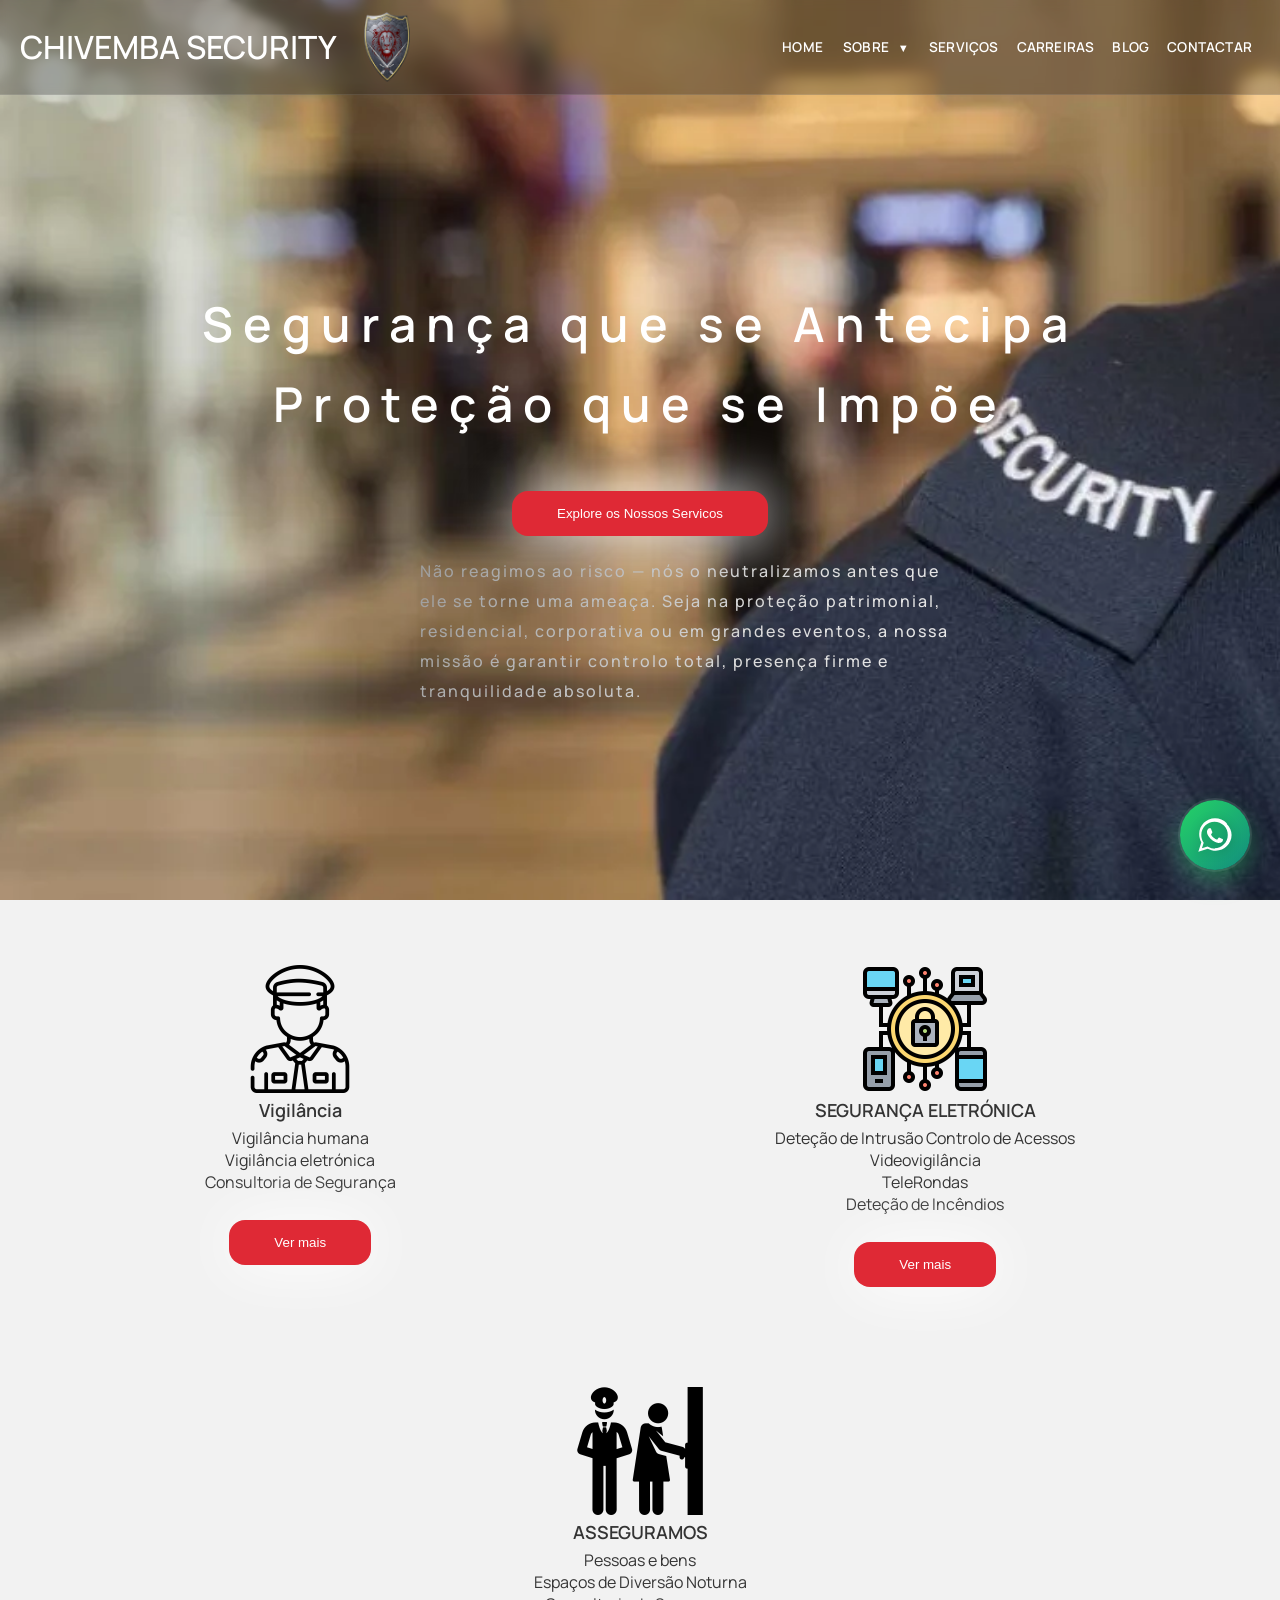
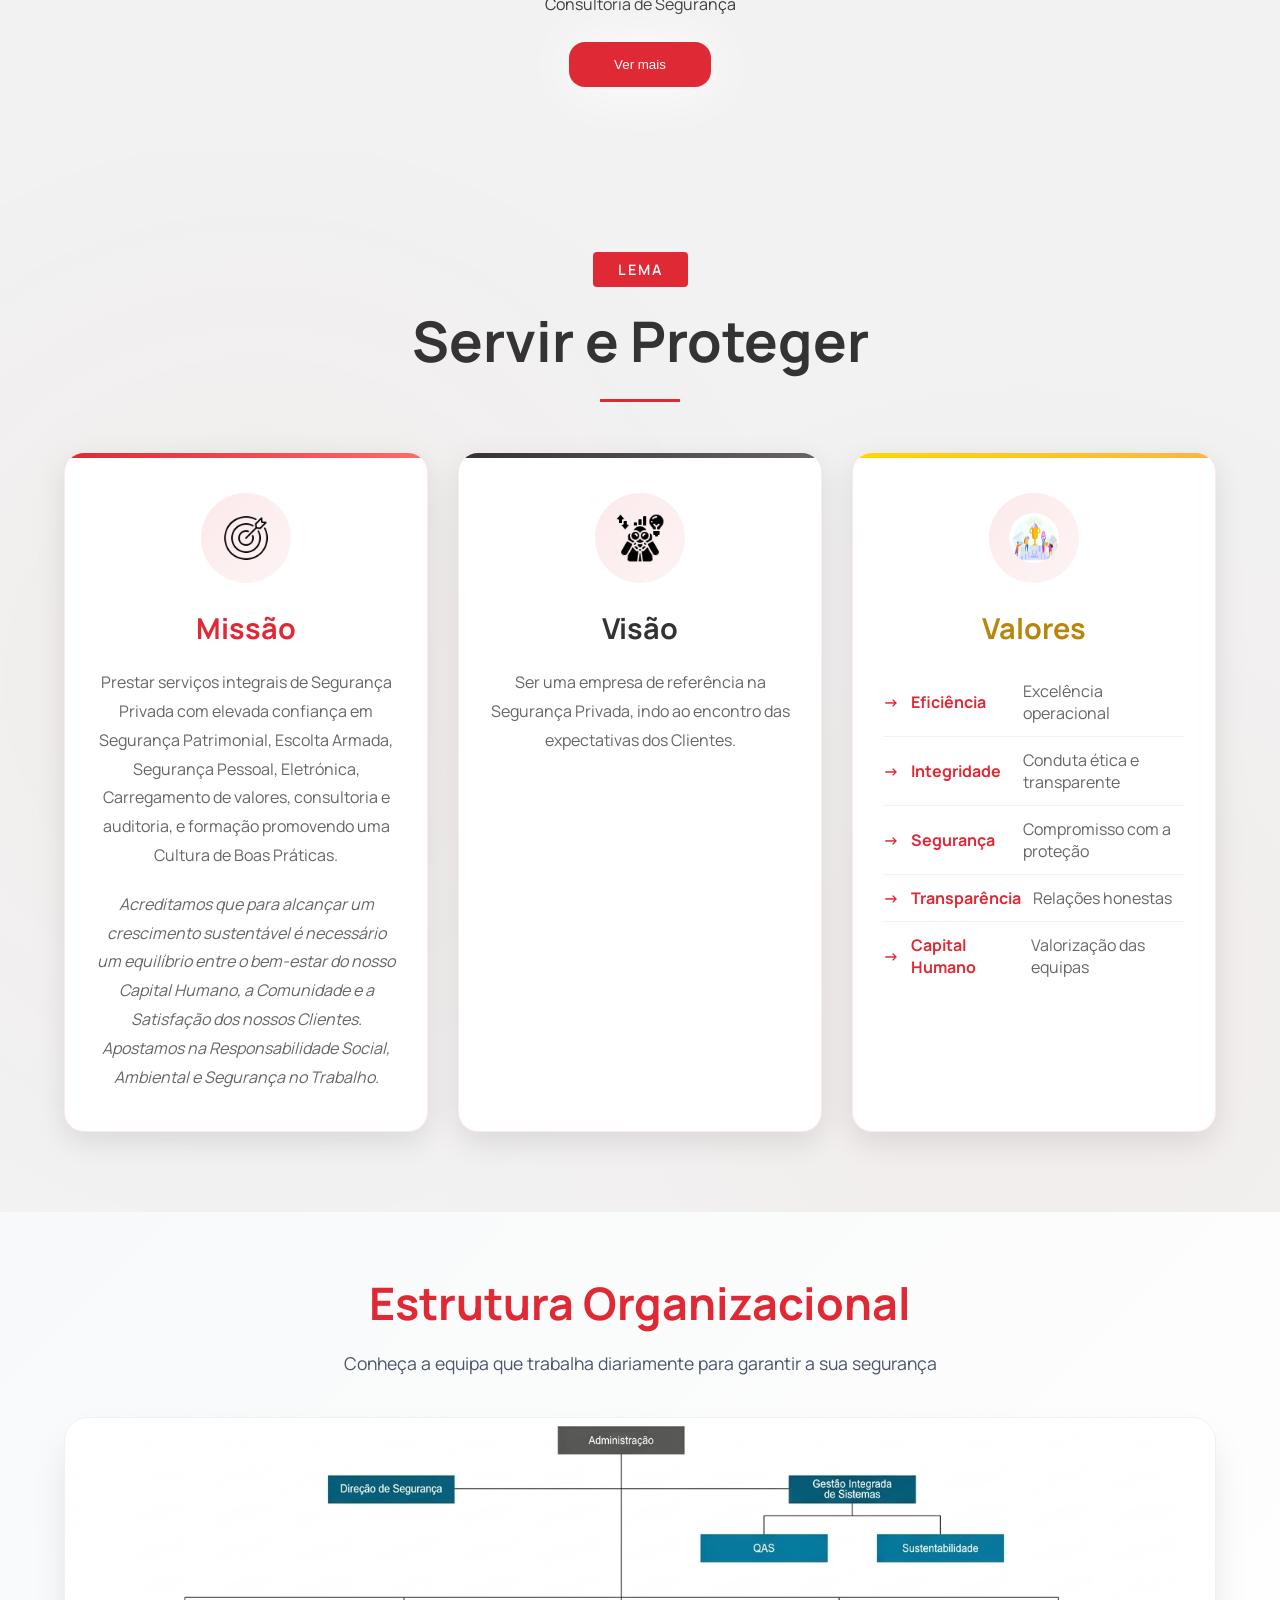
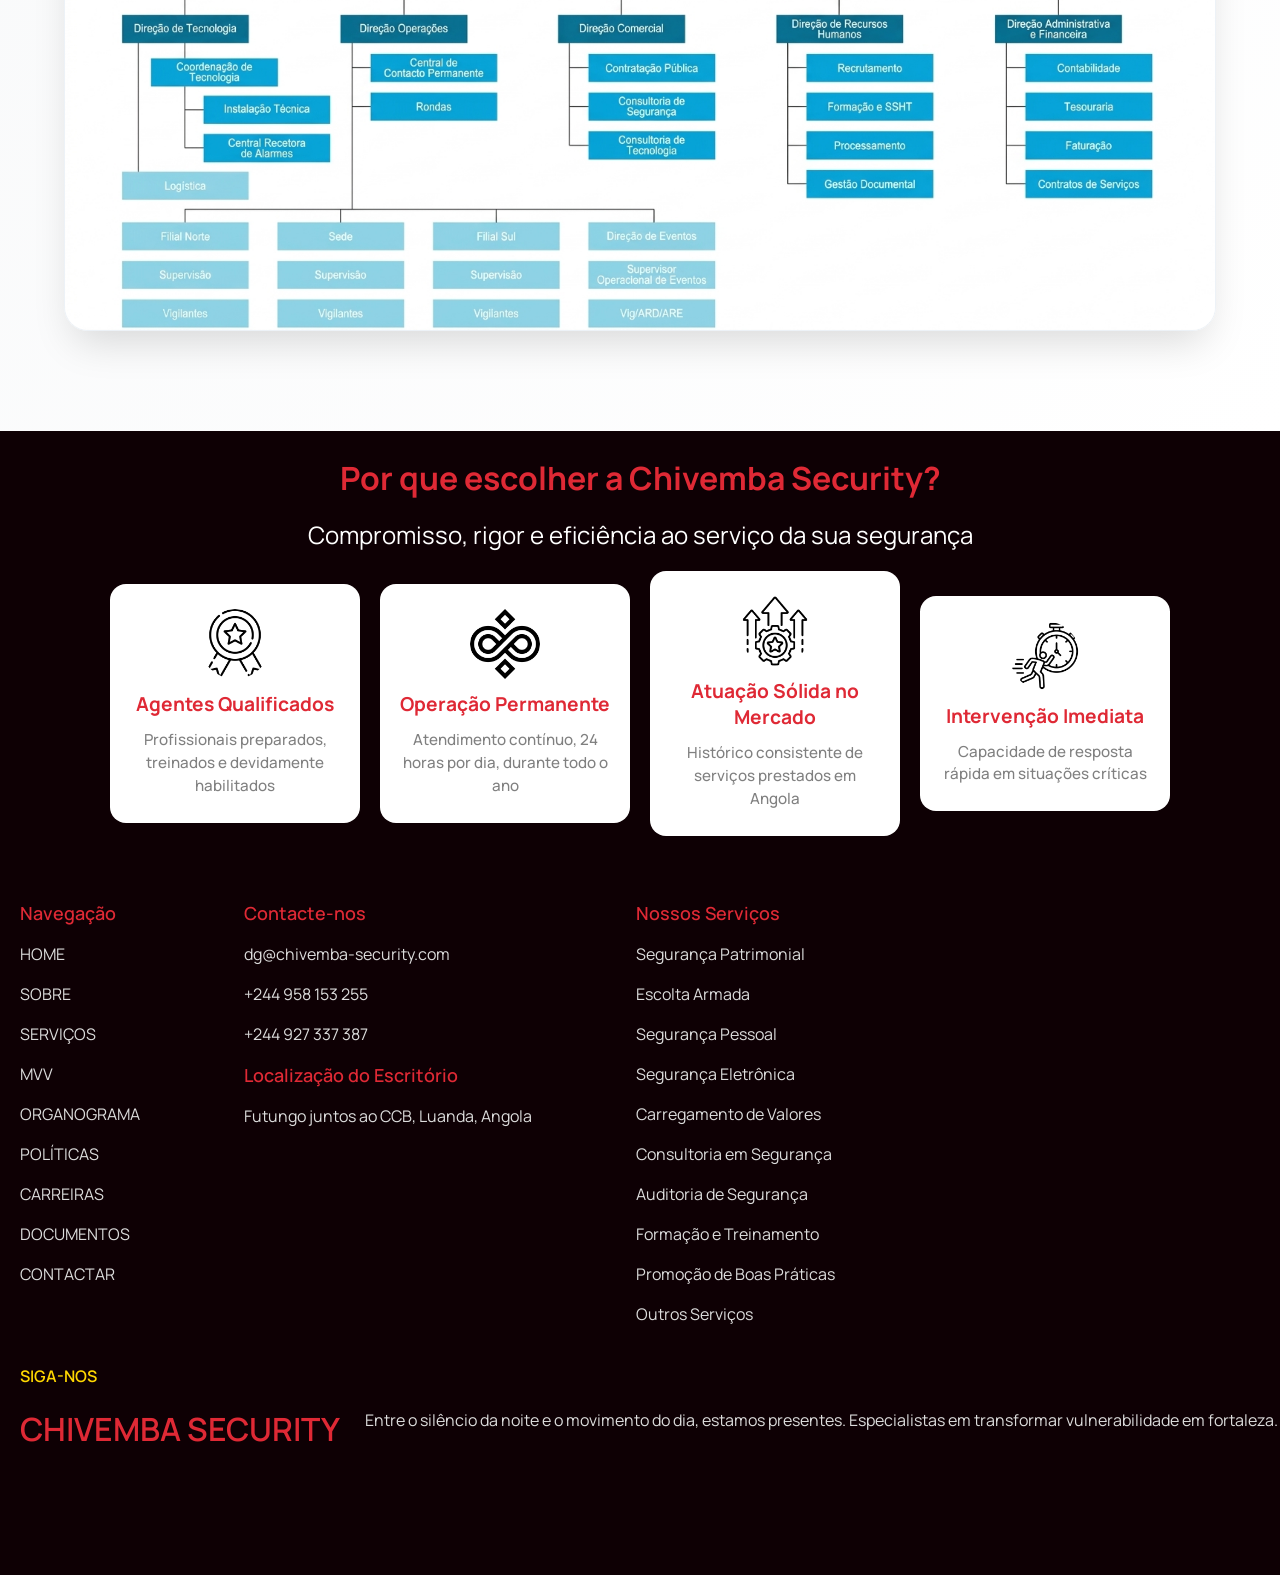
==== index.html @ 6d1ec011 "sem o segundo mvv" ====
<!DOCTYPE html>
<html lang="pt-ao">
<head>
    <meta charset="UTF-8" />
    <meta name="viewport" content="width=device-width, initial-scale=1.0" />
    <meta name="google-site-verification" content="66P3OJf4pydYgvdV8TDS2RHOzUoGbXMP9zAayxoKlvI" />
    
    <!-- SEO PRINCIPAL - OTIMIZADO COM EMAIL E TELEFONE ADICIONAIS -->
    <title>Chivemba Security | Empresa de Segurança Privada em Luanda, Angola - Fundada por Almerindo Chivemba</title>
    <meta name="description" content="Chivemba Security é empresa de segurança privada em Luanda, Angola fundada por Almerindo Chivemba. Oferecemos vigilância 24h, escolta armada, segurança eletrónica e proteção patrimonial. Contacte-nos: dg@chivemba-security.com | +244 958 153 255 | +244 927 337 387" />
    <meta name="keywords" content="segurança privada Luanda, empresa segurança Angola, Almerindo Chivemba, vigilância 24h Luanda, escolta armada, segurança eletrónica Angola, proteção patrimonial, segurança pessoal Luanda, Chivemba Security" />
    <meta name="author" content="Almerindo Chivemba, Fundador da Chivemba Security" />
    <meta name="robots" content="index, follow" />
    <meta name="revisit-after" content="7 days" />
    <meta name="language" content="Portuguese" />
    <meta name="geo.region" content="AO-LUA" />
    <meta name="geo.placename" content="Luanda, Angola" />
    <meta name="geo.position" content="-8.838333;13.234444" />
    <meta name="ICBM" content="-8.838333, 13.234444" />
    
    <!-- CANONICAL URL -->
    <link rel="canonical" href="https://chivemba-security.com/" />
    
    <!-- OPEN GRAPH / FACEBOOK -->
    <meta property="og:type" content="website" />
    <meta property="og:url" content="https://chivemba-security.com/" />
    <meta property="og:title" content="Chivemba Security - Segurança Privada em Luanda - Fundada por Almerindo Chivemba" />
    <meta property="og:description" content="Empresa líder em segurança privada em Luanda fundada por Almerindo Chivemba. Vigilância 24h, escolta armada e segurança eletrónica. Contactos: dg@chivemba-security.com | +244 958 153 255 | +244 927 337 387" />
    <meta property="og:image" content="https://chivemba-security.com/assets/imagens/logo.png" />
    <meta property="og:image:alt" content="Logo da Chivemba Security - Empresa fundada por Almerindo Chivemba" />
    <meta property="og:locale" content="pt_AO" />
    <meta property="og:site_name" content="Chivemba Security" />
    
    <!-- TWITTER CARD -->
    <meta name="twitter:card" content="summary_large_image" />
    <meta name="twitter:title" content="Chivemba Security - Segurança Privada em Luanda" />
    <meta name="twitter:description" content="Proteção patrimonial, vigilância 24h e escolta armada em Luanda. Empresa fundada por Almerindo Chivemba." />
    <meta name="twitter:image" content="https://chivemba-security.com/assets/imagens/logo.png" />
    
    <!-- META TAGS ADICIONAIS PARA SEO -->
    <meta name="format-detection" content="telephone=no" />
    <meta name="theme-color" content="#df2935" />
    <meta name="mobile-web-app-capable" content="yes" />
    <meta name="apple-mobile-web-app-capable" content="yes" />
    <meta name="apple-mobile-web-app-status-bar-style" content="black-translucent" />
    <meta name="apple-mobile-web-app-title" content="Chivemba Security" />
    
    <!-- FAVICON E TOUCH ICONS -->
    <link rel="icon" type="image/jpeg" href="assets/imagens/logo.png" />
    <link rel="apple-touch-icon" href="assets/imagens/logo.png" />
    <link rel="shortcut icon" href="assets/imagens/logo.png" type="image/jpeg" />
    
    <!-- FONTES -->
    <link rel="preconnect" href="https://fonts.googleapis.com" />
    <link rel="preconnect" href="https://fonts.gstatic.com" crossorigin />
    <link href="https://fonts.googleapis.com/css2?family=Manrope:wght@400;500;600;700;800&display=swap" rel="stylesheet" />
    
    <!-- CSS EXISTENTE - INALTERADO -->
    <link rel="stylesheet" href="assets/css/header.css" />
    <link rel="stylesheet" href="assets/css/main.css" />
    
    <!-- DADOS ESTRUTURADOS - ORGANIZAÇÃO ATUALIZADO COM FUNDADOR E CONTACTOS -->
    <script type="application/ld+json">
    {
      "@context": "https://schema.org",
      "@type": "Organization",
      "@id": "https://chivemba-security.com/#organization",
      "name": "Chivemba Security",
      "url": "https://chivemba-security.com/",
      "logo": {
        "@type": "ImageObject",
        "url": "https://chivemba-security.com/assets/imagens/logo.png",
        "width": "200",
        "height": "200"
      },
      "founder": {
        "@type": "Person",
        "name": "Almerindo Chivemba",
        "jobTitle": "Fundador & Diretor Geral"
      },
      "description": "Empresa de segurança privada em Luanda, Angola, fundada por Almerindo Chivemba, especializada em vigilância patrimonial, escolta armada e segurança eletrónica.",
      "address": {
        "@type": "PostalAddress",
        "addressLocality": "Luanda",
        "addressRegion": "Luanda",
        "addressCountry": "AO"
      },
      "contactPoint": [
        {
          "@type": "ContactPoint",
          "telephone": "+244-958-153-255",
          "contactType": "customer service",
          "availableLanguage": ["Portuguese"]
        },
        {
          "@type": "ContactPoint",
          "telephone": "+244-927-337-387",
          "contactType": "customer service",
          "availableLanguage": ["Portuguese"]
        },
        {
          "@type": "ContactPoint",
          "email": "dg@chivemba-security.com",
          "contactType": "customer service",
          "availableLanguage": ["Portuguese"]
        }
      ],
      "sameAs": [
        "https://www.facebook.com/chivembasecurity",
        "https://www.instagram.com/chivembasecurity",
        "https://www.linkedin.com/company/chivemba-security"
      ]
    }
    </script>
    
    <!-- DADOS ESTRUTURADOS - LOCAL BUSINESS (ATUALIZADO) -->
    <script type="application/ld+json">
    {
      "@context": "https://schema.org",
      "@type": "SecurityService",
      "@id": "https://chivemba-security.com/#business",
      "name": "Chivemba Security - Segurança Privada",
      "image": "https://chivemba-security.com/assets/imagens/logo.png",
      "url": "https://chivemba-security.com/",
      "telephone": "+244958153255",
      "priceRange": "$$",
      "address": {
        "@type": "PostalAddress",
        "streetAddress": "Futungo, junto ao CCB",
        "addressLocality": "Luanda",
        "addressRegion": "Luanda",
        "postalCode": "1000",
        "addressCountry": "AO"
      },
      "founder": {
        "@type": "Person",
        "name": "Almerindo Chivemba"
      },
      "geo": {
        "@type": "GeoCoordinates",
        "latitude": "-8.838333",
        "longitude": "13.234444"
      },
      "openingHoursSpecification": [
        {
          "@type": "OpeningHoursSpecification",
          "dayOfWeek": ["Monday", "Tuesday", "Wednesday", "Thursday", "Friday", "Saturday", "Sunday"],
          "opens": "00:00",
          "closes": "23:59"
        }
      ],
      "areaServed": {
        "@type": "City",
        "name": "Luanda"
      },
      "description": "Empresa de segurança privada em Luanda fundada por Almerindo Chivemba, com serviços de vigilância 24h, escolta armada, segurança eletrónica e proteção patrimonial.",
      "hasOfferCatalog": {
        "@type": "OfferCatalog",
        "name": "Serviços de Segurança",
        "itemListElement": [
          {
            "@type": "Offer",
            "itemOffered": {
              "@type": "Service",
              "name": "Vigilância Patrimonial"
            }
          },
          {
            "@type": "Offer",
            "itemOffered": {
              "@type": "Service",
              "name": "Escolta Armada"
            }
          },
          {
            "@type": "Offer",
            "itemOffered": {
              "@type": "Service",
              "name": "Segurança Eletrónica"
            }
          }
        ]
      }
    }
    </script>
    
    <!-- DADOS ESTRUTURADOS - FAQ (ATUALIZADO) -->
    <script type="application/ld+json">
    {
      "@context": "https://schema.org",
      "@type": "FAQPage",
      "@id": "https://chivemba-security.com/#faq",
      "mainEntity": [
        {
          "@type": "Question",
          "name": "Quem é o fundador da Chivemba Security?",
          "acceptedAnswer": {
            "@type": "Answer",
            "text": "A Chivemba Security foi fundada por Almerindo Chivemba, profissional com vasta experiência no setor de segurança privada em Angola, que lidera a empresa com visão estratégica e compromisso com a excelência."
          }
        },
        {
          "@type": "Question",
          "name": "Como contratar segurança privada em Luanda?",
          "acceptedAnswer": {
            "@type": "Answer",
            "text": "Para contratar os serviços da Chivemba Security em Luanda, basta preencher o formulário de contato em nosso site ou ligar para +244 958 153 255 ou +244 927 337 387. Nossa equipe responderá rapidamente com um orçamento personalizado."
          }
        },
        {
          "@type": "Question",
          "name": "Quanto custa um serviço de vigilância 24h em Luanda?",
          "acceptedAnswer": {
            "@type": "Answer",
            "text": "O valor dos serviços de vigilância 24h em Luanda varia conforme o tipo de proteção necessária, área a ser coberta e nível de risco. Entre em contato para um orçamento personalizado e sem compromisso."
          }
        },
        {
          "@type": "Question",
          "name": "A Chivemba Security oferece escolta armada em Angola?",
          "acceptedAnswer": {
            "@type": "Answer",
            "text": "Sim, disponibilizamos serviços de escolta armada em Luanda e em outras províncias de Angola, com profissionais treinados e devidamente habilitados para garantir a segurança durante transportes de valores, executivos ou mercadorias."
          }
        }
      ]
    }
    </script>
    
    <!-- DADOS ESTRUTURADOS - BREADCRUMB (MIGALHAS) -->
    <script type="application/ld+json">
    {
      "@context": "https://schema.org",
      "@type": "BreadcrumbList",
      "@id": "https://chivemba-security.com/#breadcrumb",
      "itemListElement": [
        {
          "@type": "ListItem",
          "position": 1,
          "name": "Início",
          "item": "https://chivemba-security.com/"
        },
        {
          "@type": "ListItem",
          "position": 2,
          "name": "Serviços",
          "item": "https://chivemba-security.com/#servicos"
        },
        {
          "@type": "ListItem",
          "position": 3,
          "name": "MVV",
          "item": "https://chivemba-security.com/#mvv"
        },
        {
          "@type": "ListItem",
          "position": 4,
          "name": "Organograma",
          "item": "https://chivemba-security.com/#organograma"
        },
        {
          "@type": "ListItem",
          "position": 5,
          "name": "Políticas",
          "item": "https://chivemba-security.com/#politicas"
        },
        {
          "@type": "ListItem",
          "position": 6,
          "name": "Carreiras",
          "item": "https://chivemba-security.com/#emprego"
        },
        {
          "@type": "ListItem",
          "position": 7,
          "name": "Documentos",
          "item": "https://chivemba-security.com/#documentos"
        },
        {
          "@type": "ListItem",
          "position": 8,
          "name": "Contacto",
          "item": "https://chivemba-security.com/#contact"
        }
      ]
    }
    </script>
    
    <!-- DADOS ESTRUTURADOS - SITELINKS SEARCH BOX -->
    <script type="application/ld+json">
    {
      "@context": "https://schema.org",
      "@type": "WebSite",
      "@id": "https://chivemba-security.com/#website",
      "url": "https://chivemba-security.com/",
      "name": "Chivemba Security",
      "description": "Empresa de segurança privada em Luanda, Angola, fundada por Almerindo Chivemba",
      "potentialAction": {
        "@type": "SearchAction",
        "target": "https://chivemba-security.com/?s={search_term_string}",
        "query-input": "required name=search_term_string"
      }
    }
    </script>
    
    <!-- CONTEÚDO SEO INVISÍVEL COM INFORMAÇÃO DO FUNDADOR -->
    <style>
      .seo-only {
        position: absolute;
        width: 1px;
        height: 1px;
        padding: 0;
        margin: -1px;
        overflow: hidden;
        clip: rect(0, 0, 0, 0);
        white-space: nowrap;
        border-width: 0;
      }
    </style>
    
    <!-- CSS ADICIONAL PARA MENU HAMBURGER (ORIGINAL - INALTERADO) -->
    <style>
      /* CSS adicional para o menu hamburger */
      .menu-hamburger {
        display: none;
        flex-direction: column;
        justify-content: space-between;
        width: 30px;
        height: 21px;
        cursor: pointer;
        z-index: 1001;
      }

      .menu-hamburger span {
        display: block;
        width: 100%;
        height: 3px;
        background-color: #fff;
        border-radius: 3px;
        transition: all 0.3s ease;
      }

      .menu-hamburger.active span:nth-child(1) {
        transform: rotate(45deg) translate(5px, 5px);
      }

      .menu-hamburger.active span:nth-child(2) {
        opacity: 0;
      }

      .menu-hamburger.active span:nth-child(3) {
        transform: rotate(-45deg) translate(7px, -6px);
      }

      .menu-overlay {
        display: none;
        position: fixed;
        top: 0;
        left: 0;
        width: 100vw;
        height: 100vh;
        background-color: rgba(0, 0, 0, 0.5);
        backdrop-filter: blur(3px);
        z-index: 998;
      }

      .menu-overlay.active {
        display: block;
      }

      @media (max-width: 750px) {
        .menu-hamburger {
          display: flex;
        }

        #linkssecoes {
          position: fixed;
          top: 0;
          right: -100%;
          width: 70%;
          max-width: 300px;
          height: 100vh;
          background-color: rgba(20, 20, 20, 0.95);
          backdrop-filter: blur(10px);
          transition: right 0.3s ease;
          z-index: 1000;
          padding: 80px 20px 20px;
          box-shadow: -2px 0 10px rgba(0, 0, 0, 0.3);
        }

        #linkssecoes.active {
          right: 0;
        }

        
        /* ===== BLOCO A REMOVER DO INDEX.HTML ===== */
/* Estilo dos links no mobile - TAMANHO FIXO SEM ALTERAÇÕES */
#ulsecoes li {
  width: 100%;
  padding: 18px 20px !important;
  font-size: 1.2rem !important;
  font-weight: 600;
  border-radius: 12px;
  background-color: rgba(255, 255, 255, 0.05);
  border: 1px solid rgba(255, 255, 255, 0.1);
  justify-content: flex-start;
  text-transform: uppercase;
  letter-spacing: 0.5px;
  transition: all 0.2s ease;
  margin: 0;
  box-sizing: border-box;
}

/* Efeito hover nos links */
#ulsecoes li:hover,
#ulsecoes li:active {
  padding-left: 28px !important;
  background-color: #df2935;
  color: #fff;
  border-color: #df2935;
  transform: scale(1.02);
}

/* Garantir que todos os links sejam visíveis */
#ulsecoes li:last-child {
  margin-bottom: 20px;
}

        #ulsecoes li:hover {
          padding-left: 30px;
          background-color: rgb(248, 38, 52);
          color: #fff;
          transform: scale(1);
        }
      }

      /* ===== NOVOS ESTILOS MODERNOS ===== */
      
      /* Seções modernas */
      .modern-section {
        padding: 80px 5%;
        position: relative;
        overflow: hidden;
      }

      .modern-section-title {
        font-size: clamp(2rem, 5vw, 2.8rem);
        font-weight: 700;
        text-align: center;
        margin-bottom: 1rem;
        font-family: "Manrope", sans-serif;
        color: #df2935;
      }

      .modern-section-subtitle {
        text-align: center;
        color: #666;
        font-size: 1.1rem;
        max-width: 700px;
        margin: 0 auto 50px;
        line-height: 1.8;
        font-family: "Manrope", sans-serif;
      }

      /* MVV Cards Modernos */
      .mvv-grid-moderno {
        display: grid;
        grid-template-columns: repeat(auto-fit, minmax(300px, 1fr));
        gap: 30px;
        margin-top: 30px;
      }

      .mvv-card-moderno {
        background: white;
        border-radius: 20px;
        padding: 40px 30px;
        box-shadow: 0 10px 30px rgba(0,0,0,0.1);
        transition: all 0.3s;
        border: 1px solid rgba(223, 41, 53, 0.1);
        position: relative;
        overflow: hidden;
      }

      .mvv-card-moderno:hover {
        transform: translateY(-10px);
        box-shadow: 0 20px 40px rgba(223, 41, 53, 0.15);
      }

      .mvv-card-moderno::before {
        content: '';
        position: absolute;
        top: 0;
        left: 0;
        width: 100%;
        height: 5px;
      }

      .mvv-card-moderno.missao::before { background: linear-gradient(90deg, #df2935, #ff6b6b); }
      .mvv-card-moderno.visao::before { background: linear-gradient(90deg, #333, #666); }
      .mvv-card-moderno.valores::before { background: linear-gradient(90deg, #FFD700, #ffb347); }

      .mvv-icon-moderno {
        width: 90px;
        height: 90px;
        background: linear-gradient(135deg, rgba(223, 41, 53, 0.1), rgba(223, 41, 53, 0.05));
        border-radius: 50%;
        display: flex;
        align-items: center;
        justify-content: center;
        margin: 0 auto 25px;
      }

      .mvv-icon-moderno img {
        width: 50px;
        height: 50px;
      }

      .mvv-card-moderno h3 {
        font-size: 1.8rem;
        text-align: center;
        margin-bottom: 20px;
        font-weight: 700;
      }

      .mvv-card-moderno.missao h3 { color: #df2935; }
      .mvv-card-moderno.visao h3 { color: #333; }
      .mvv-card-moderno.valores h3 { color: #b8860b; }

      .mvv-card-moderno p {
        color: #666;
        line-height: 1.8;
        text-align: center;
        font-size: 1rem;
      }

      .valores-lista-moderna {
        list-style: none;
        padding: 0;
      }

      .valores-lista-moderna li {
        padding: 12px 0;
        border-bottom: 1px solid rgba(0,0,0,0.05);
        display: flex;
        align-items: center;
        gap: 12px;
        color: #666;
      }

      .valores-lista-moderna li:last-child {
        border-bottom: none;
      }

      .valores-lista-moderna li strong {
        color: #df2935;
        min-width: 100px;
      }

      .valores-lista-moderna li::before {
        content: "→";
        color: #df2935;
        font-weight: bold;
      }

      /* Organograma Moderno */
      .organograma-wrapper-moderno {
        background: linear-gradient(135deg, #f8f9fa 0%, #e9ecef 100%);
        border-radius: 40px;
        padding: 50px 30px;
        margin: 30px 0;
      }

      .org-tree-moderno {
        display: flex;
        flex-direction: column;
        align-items: center;
        gap: 30px;
      }

      .org-node-main-moderno {
        background: linear-gradient(135deg, #df2935, #ff4d4d);
        padding: 20px 50px;
        border-radius: 50px;
        color: white;
        text-align: center;
        box-shadow: 0 10px 20px rgba(223, 41, 53, 0.3);
        position: relative;
      }

      .org-node-main-moderno::after {
        content: '';
        position: absolute;
        bottom: -20px;
        left: 50%;
        transform: translateX(-50%);
        width: 2px;
        height: 20px;
        background: #df2935;
      }

      .org-children-moderno {
        display: flex;
        flex-wrap: wrap;
        justify-content: center;
        gap: 20px;
        position: relative;
        padding-top: 30px;
      }

      .org-children-moderno::before {
        content: '';
        position: absolute;
        top: 0;
        left: 10%;
        right: 10%;
        height: 1px;
        background: linear-gradient(90deg, transparent, #df2935, transparent);
      }

      .org-card-moderno {
        background: white;
        padding: 20px;
        border-radius: 20px;
        min-width: 180px;
        text-align: center;
        box-shadow: 0 5px 15px rgba(0,0,0,0.1);
        transition: all 0.3s;
        border: 1px solid rgba(223, 41, 53, 0.1);
      }

      .org-card-moderno:hover {
        transform: translateY(-5px);
        box-shadow: 0 15px 30px rgba(223, 41, 53, 0.15);
        border-color: #df2935;
      }

      .org-card-moderno .cargo {
        color: #df2935;
        font-weight: 700;
        margin-bottom: 8px;
        font-size: 1.1rem;
      }

      .org-card-moderno .nome {
        color: #666;
        font-size: 0.95rem;
      }

      /* Políticas Modernas */
      .politicas-grid-moderno {
        display: grid;
        grid-template-columns: repeat(auto-fit, minmax(280px, 1fr));
        gap: 25px;
        margin-top: 30px;
      }

      .politica-card-moderno {
        background: white;
        border-radius: 20px;
        padding: 30px;
        box-shadow: 0 10px 30px rgba(0,0,0,0.1);
        transition: all 0.3s;
        border-left: 4px solid #df2935;
        position: relative;
        overflow: hidden;
      }

      .politica-card-moderno:hover {
        transform: translateY(-5px);
        box-shadow: 0 20px 40px rgba(223, 41, 53, 0.15);
      }

      .politica-icon-moderno {
        font-size: 2.5rem;
        margin-bottom: 20px;
      }

      .politica-card-moderno h3 {
        font-size: 1.4rem;
        margin-bottom: 15px;
        color: #333;
      }

      .politica-card-moderno p {
        color: #666;
        line-height: 1.6;
        margin-bottom: 25px;
      }

      .btn-download-moderno {
        display: inline-flex;
        align-items: center;
        gap: 10px;
        padding: 10px 20px;
        background: transparent;
        border: 2px solid #df2935;
        color: #df2935;
        border-radius: 50px;
        text-decoration: none;
        font-weight: 600;
        transition: all 0.3s;
      }

      .btn-download-moderno:hover {
        background: #df2935;
        color: white;
        gap: 15px;
      }

      /* Vagas Modernas */
      .vagas-destaque-moderno {
        background: linear-gradient(135deg, #0E0004 0%, #2a0a1a 100%);
        border-radius: 40px;
        padding: 50px 30px;
        margin: 30px 0;
      }

      .vagas-grid-moderno {
        display: grid;
        grid-template-columns: repeat(auto-fit, minmax(280px, 1fr));
        gap: 25px;
      }

      .vaga-card-premium {
        background: rgba(255, 255, 255, 0.1);
        backdrop-filter: blur(10px);
        border: 1px solid rgba(255, 255, 255, 0.1);
        border-radius: 20px;
        padding: 30px;
        transition: all 0.3s;
        color: white;
      }

      .vaga-card-premium:hover {
        background: rgba(255, 255, 255, 0.15);
        transform: translateY(-5px);
        border-color: #df2935;
      }

      .vaga-tag-moderno {
        display: inline-block;
        padding: 5px 15px;
        background: #df2935;
        border-radius: 50px;
        font-size: 0.8rem;
        margin-bottom: 15px;
      }

      .vaga-card-premium h3 {
        font-size: 1.4rem;
        margin-bottom: 15px;
        color: white;
      }

      .vaga-meta-moderno {
        display: flex;
        gap: 20px;
        margin-bottom: 15px;
        color: rgba(255, 255, 255, 0.7);
        font-size: 0.9rem;
      }

      .vaga-meta-moderno span {
        display: flex;
        align-items: center;
        gap: 5px;
      }

      .btn-candidatar-premium {
        width: 100%;
        padding: 12px;
        background: transparent;
        border: 2px solid #df2935;
        color: white;
        border-radius: 50px;
        font-weight: 600;
        cursor: pointer;
        transition: all 0.3s;
        margin-top: 20px;
      }

      .btn-candidatar-premium:hover {
        background: #df2935;
        border-color: #df2935;
      }

      /* Documentos Modernos */
      .documentos-showcase-moderno {
        background: white;
        border-radius: 40px;
        padding: 40px;
        box-shadow: 0 20px 40px rgba(0,0,0,0.1);
      }

      .documentos-categorias-moderno {
        display: flex;
        flex-wrap: wrap;
        gap: 15px;
        justify-content: center;
        margin-bottom: 30px;
      }

      .categoria-btn-moderno {
        padding: 12px 25px;
        background: #f8f9fa;
        border: none;
        border-radius: 50px;
        cursor: pointer;
        font-weight: 600;
        color: #666;
        transition: all 0.3s;
      }

      .categoria-btn-moderno.active,
      .categoria-btn-moderno:hover {
        background: #df2935;
        color: white;
      }

      .documentos-grid-moderno {
        display: grid;
        grid-template-columns: repeat(auto-fit, minmax(250px, 1fr));
        gap: 20px;
      }

      .documento-item-premium {
        display: flex;
        align-items: center;
        gap: 15px;
        padding: 20px;
        background: #f8f9fa;
        border-radius: 20px;
        transition: all 0.3s;
        border: 1px solid transparent;
      }

      .documento-item-premium:hover {
        border-color: #df2935;
        background: white;
        transform: translateX(5px);
      }

      .doc-icon-moderno {
        width: 50px;
        height: 50px;
        background: white;
        border-radius: 15px;
        display: flex;
        align-items: center;
        justify-content: center;
        font-size: 1.5rem;
        color: #df2935;
        box-shadow: 0 5px 10px rgba(0,0,0,0.05);
      }

      .doc-info-moderno h4 {
        font-size: 1rem;
        margin-bottom: 5px;
        color: #333;
      }

      .doc-info-moderno p {
        font-size: 0.8rem;
        color: #999;
      }

      .download-link-premium {
        margin-left: auto;
        color: #df2935;
        text-decoration: none;
        font-size: 1.2rem;
        opacity: 0;
        transition: opacity 0.3s;
      }

      .documento-item-premium:hover .download-link-premium {
        opacity: 1;
      }

      .bg-pattern {
        position: absolute;
        top: 0;
        left: 0;
        right: 0;
        bottom: 0;
        background-image: 
          radial-gradient(circle at 20% 50%, rgba(223, 41, 53, 0.03) 0%, transparent 50%),
          radial-gradient(circle at 80% 80%, rgba(223, 41, 53, 0.03) 0%, transparent 50%);
        pointer-events: none;
      }

      @keyframes float {
        0%, 100% { transform: translateY(0); }
        50% { transform: translateY(-10px); }
      }

      .float-animation {
        animation: float 4s ease-in-out infinite;
      }

      /* Esconder seções inicialmente */
      #inicio, #servicos, #sobre, #why, #missao, #in, #allservices, 
      #contact, #mvv, #organograma, #politicas, #emprego, #documentos {
        display: none;
      }

      /* Estilo para mensagem de sucesso */
      .success-message {
        background: #4CAF50;
        color: white;
        padding: 15px;
        border-radius: 10px;
        text-align: center;
        margin-top: 20px;
        animation: slideIn 0.5s ease;
      }

      @keyframes slideIn {
        from {
          transform: translateY(-20px);
          opacity: 0;
        }
        to {
          transform: translateY(0);
          opacity: 1;
        }
      }
    </style>
    
    <!-- NOVA SEÇÃO SOBRE REDESENHADA - UI/UX NÍVEL HARD -->
    <style>
      /* ===== NOVA SEÇÃO SOBRE - UI/UX NÍVEL HARD ===== */
      .about-premium {
        position: relative;
        background: linear-gradient(135deg, #0b0c10 0%, #1a1f2e 100%);
        color: #fff;
        padding: 100px 5%;
        overflow: hidden;
      }

      .about-premium::before {
        content: '';
        position: absolute;
        top: -50%;
        right: -50%;
        width: 100%;
        height: 200%;
        background: radial-gradient(circle, rgba(223, 41, 53, 0.1) 0%, transparent 70%);
        animation: rotate 30s linear infinite;
      }

      @keyframes rotate {
        from { transform: rotate(0deg); }
        to { transform: rotate(360deg); }
      }

      .about-container {
        position: relative;
        z-index: 2;
        max-width: 1400px;
        margin: 0 auto;
      }

      /* Header da seção */
      .about-header {
        text-align: center;
        margin-bottom: 80px;
      }

      .about-tag {
        display: inline-block;
        padding: 8px 20px;
        background: rgba(223, 41, 53, 0.2);
        border: 1px solid rgba(223, 41, 53, 0.4);
        border-radius: 50px;
        color: #df2935;
        font-size: 0.9rem;
        font-weight: 600;
        letter-spacing: 2px;
        margin-bottom: 20px;
        backdrop-filter: blur(10px);
      }

      .about-header h2 {
        font-size: clamp(2.5rem, 8vw, 4.5rem);
        font-weight: 800;
        line-height: 1.2;
        margin-bottom: 30px;
        background: linear-gradient(135deg, #fff 0%, #df2935 100%);
        -webkit-background-clip: text;
        -webkit-text-fill-color: transparent;
      }

      .about-header p {
        font-size: 1.2rem;
        max-width: 800px;
        margin: 0 auto;
        color: #a0aec0;
        line-height: 1.8;
      }

      /* Grid de cards principais */
      .about-grid {
        display: grid;
        grid-template-columns: repeat(auto-fit, minmax(350px, 1fr));
        gap: 30px;
        margin-bottom: 80px;
      }

      .about-card {
        background: rgba(255, 255, 255, 0.03);
        backdrop-filter: blur(10px);
        border: 1px solid rgba(255, 255, 255, 0.05);
        border-radius: 40px;
        padding: 40px;
        transition: all 0.4s cubic-bezier(0.175, 0.885, 0.32, 1.275);
        position: relative;
        overflow: hidden;
      }

      .about-card::before {
        content: '';
        position: absolute;
        top: 0;
        left: 0;
        width: 100%;
        height: 100%;
        background: linear-gradient(135deg, rgba(223, 41, 53, 0.1) 0%, transparent 100%);
        opacity: 0;
        transition: opacity 0.4s;
      }

      .about-card:hover {
        transform: translateY(-20px) scale(1.02);
        border-color: #df2935;
        box-shadow: 0 30px 50px rgba(223, 41, 53, 0.2);
      }

      .about-card:hover::before {
        opacity: 1;
      }

      .card-icon {
        width: 80px;
        height: 80px;
        background: linear-gradient(135deg, #df2935, #ff6b6b);
        border-radius: 20px;
        display: flex;
        align-items: center;
        justify-content: center;
        margin-bottom: 30px;
        font-size: 2.5rem;
        position: relative;
        z-index: 2;
      }

      .about-card h3 {
        font-size: 2rem;
        font-weight: 700;
        margin-bottom: 20px;
        color: #fff;
        position: relative;
        z-index: 2;
      }

      .about-card p {
        color: #a0aec0;
        line-height: 1.8;
        margin-bottom: 30px;
        position: relative;
        z-index: 2;
      }

      .card-stats {
        display: flex;
        gap: 20px;
        border-top: 1px solid rgba(255, 255, 255, 0.1);
        padding-top: 30px;
        position: relative;
        z-index: 2;
      }

      .stat-item {
        flex: 1;
      }

      .stat-number {
        font-size: 1.8rem;
        font-weight: 800;
        color: #df2935;
        display: block;
      }

      .stat-label {
        font-size: 0.9rem;
        color: #718096;
      }

      /* Timeline/fundador */
      .founder-section {
        display: grid;
        grid-template-columns: 1fr 1fr;
        gap: 60px;
        align-items: center;
        margin-bottom: 80px;
        background: rgba(0, 0, 0, 0.3);
        border-radius: 60px;
        padding: 60px;
        border: 1px solid rgba(255, 255, 255, 0.05);
      }

      .founder-content {
        position: relative;
      }

      .founder-label {
        color: #df2935;
        font-weight: 600;
        letter-spacing: 3px;
        margin-bottom: 20px;
      }

      .founder-content h3 {
        font-size: 3rem;
        font-weight: 800;
        margin-bottom: 30px;
        line-height: 1.2;
      }

      .founder-content p {
        color: #a0aec0;
        line-height: 1.8;
        margin-bottom: 30px;
        font-size: 1.1rem;
      }

      .founder-quote {
        font-size: 1.3rem !important;
        font-style: italic;
        color: #fff !important;
        border-left: 4px solid #df2935;
        padding-left: 30px;
        margin: 40px 0;
      }

      .founder-image {
        position: relative;
      }

      .image-frame {
        position: relative;
        border-radius: 40px;
        overflow: hidden;
      }

      .image-frame::before {
        content: '';
        position: absolute;
        top: -2px;
        left: -2px;
        right: -2px;
        bottom: -2px;
        background: linear-gradient(135deg, #df2935, transparent);
        border-radius: 42px;
        z-index: 1;
      }

      .founder-image img {
        width: 100%;
        height: auto;
        border-radius: 40px;
        position: relative;
        z-index: 2;
        transform: scale(1);
        transition: transform 0.6s;
      }

      .founder-image:hover img {
        transform: scale(1.05);
      }

      .experience-badge {
        position: absolute;
        bottom: 30px;
        right: 30px;
        background: #df2935;
        padding: 20px;
        border-radius: 30px;
        text-align: center;
        z-index: 3;
        box-shadow: 0 10px 30px rgba(223, 41, 53, 0.4);
      }

      .experience-badge .years {
        font-size: 2.5rem;
        font-weight: 800;
        display: block;
        line-height: 1;
      }

      .experience-badge .text {
        font-size: 0.9rem;
        opacity: 0.9;
      }

      /* Métricas */
      .metrics-grid {
        display: grid;
        grid-template-columns: repeat(4, 1fr);
        gap: 30px;
        margin-top: 60px;
      }

      .metric-item {
        text-align: center;
        padding: 30px;
        background: rgba(255, 255, 255, 0.02);
        border-radius: 30px;
        border: 1px solid rgba(255, 255, 255, 0.05);
        transition: all 0.3s;
      }

      .metric-item:hover {
        background: rgba(223, 41, 53, 0.1);
        border-color: #df2935;
      }

      .metric-number {
        font-size: 3rem;
        font-weight: 800;
        color: #df2935;
        display: block;
        margin-bottom: 10px;
      }

      .metric-label {
        color: #a0aec0;
        font-size: 1rem;
        text-transform: uppercase;
        letter-spacing: 1px;
      }

      @media (max-width: 1024px) {
        .founder-section {
          grid-template-columns: 1fr;
          padding: 40px;
        }
        
        .metrics-grid {
          grid-template-columns: repeat(2, 1fr);
        }
      }

      @media (max-width: 768px) {
        .about-grid {
          grid-template-columns: 1fr;
        }
        
        .metrics-grid {
          grid-template-columns: 1fr;
        }
        
        .founder-content h3 {
          font-size: 2rem;
        }
      }

      /* Mantendo a seção original */
      #sobre {
        display: block;
      }
    </style>
    
    <style>
      /* Ajustes finos no design do organograma */
      .org-card-moderno {
        background: white;
        padding: 12px 18px;
        border-radius: 12px;
        min-width: 160px;
        text-align: center;
        box-shadow: 0 2px 8px rgba(0,0,0,0.03);
        transition: all 0.2s ease;
        border: 1px solid #edf2f7;
      }
      
      .org-card-moderno:hover {
        transform: translateY(-2px);
        box-shadow: 0 8px 16px rgba(0,0,0,0.05);
        border-color: #cbd5e1;
      }
      
      .org-node-main-moderno {
        background: linear-gradient(135deg, #1e2b3c, #2c3e50);
        padding: 18px 40px;
        border-radius: 40px;
        color: white;
        text-align: center;
        box-shadow: 0 10px 20px rgba(0,0,0,0.1);
        display: inline-block;
        margin-bottom: 20px;
      }
      
      .org-children-moderno {
        display: flex;
        flex-wrap: wrap;
        justify-content: center;
        gap: 16px;
        position: relative;
        padding: 20px 0;
        margin: 10px 0;
      }
      
      .org-children-moderno::before {
        content: '';
        position: absolute;
        top: 0;
        left: 15%;
        right: 15%;
        height: 1px;
        background: linear-gradient(90deg, transparent, #cbd5e1, transparent);
      }
      
      /* Remover a linha do primeiro nível */
      .org-node > .org-children-moderno:first-of-type::before {
        display: none;
      }
      
      /* Responsividade */
      @media (max-width: 768px) {
        .org-card-moderno {
          min-width: 120px;
          padding: 10px 12px;
          font-size: 0.85rem;
        }
        
        .org-node-main-moderno {
          padding: 14px 25px;
          font-size: 1rem;
        }
        
        .org-children-moderno {
          gap: 10px;
        }
      }
    </style>
    
    <style>
      .error-message {
        background: #f44336;
        color: white;
        padding: 15px;
        border-radius: 10px;
        text-align: center;
        margin-top: 20px;
        animation: slideIn 0.5s ease;
      }
    </style>

    <style>
      /* ÍCONES DE CDNs - NÃO PRECISA BAIXAR NADA */
.politica-icon-moderno,
.doc-icon-moderno,
.vaga-meta-moderno span {
    display: flex;
    align-items: center;
    justify-content: center;
}

.politica-icon-moderno svg,
.doc-icon-moderno svg {
    width: 40px;
    height: 40px;
    fill: none;
    stroke: #df2935;
    stroke-width: 2;
    stroke-linecap: round;
    stroke-linejoin: round;
}

.doc-icon-moderno svg {
    width: 28px;
    height: 28px;
}

.vaga-meta-moderno span svg {
    width: 16px;
    height: 16px;
    fill: none;
    stroke: white;
    stroke-width: 2;
    margin-right: 4px;
}

.vaga-tag-moderno {
    display: inline-block;
    padding: 4px 12px;
    background: #df2935;
    color: white;
    border-radius: 20px;
    font-size: 0.75rem;
    font-weight: 600;
    text-transform: uppercase;
    letter-spacing: 0.5px;
}
    </style>

    <style>
  /* BLOG PREMIUM - CORRIGIDO */
  .blog-premium {
    padding: 80px 5%;
    background: #f8fafc;
    position: relative;
    overflow: hidden;
    scroll-margin-top: 100px;
  }

  .blog-premium::before {
    content: '';
    position: absolute;
    top: 0;
    left: 0;
    width: 100%;
    height: 100%;
    background: radial-gradient(circle at 0% 0%, rgba(223, 41, 53, 0.03) 0%, transparent 50%);
    pointer-events: none;
  }

  .blog-container {
    max-width: 1400px;
    margin: 0 auto;
    position: relative;
    z-index: 2;
  }

  .blog-header {
    text-align: center;
    margin-bottom: 60px;
  }

  .blog-tag {
    display: inline-block;
    padding: 8px 20px;
    background: rgba(223, 41, 53, 0.1);
    border-radius: 50px;
    color: #df2935;
    font-weight: 600;
    font-size: 0.9rem;
    letter-spacing: 1px;
    margin-bottom: 20px;
  }

  .blog-header h2 {
    font-size: clamp(2rem, 5vw, 3rem);
    color: #1e293b;
    margin-bottom: 15px;
    font-weight: 700;
  }

  .blog-header p {
    color: #64748b;
    font-size: 1.1rem;
    max-width: 600px;
    margin: 0 auto;
  }

  .blog-grid {
    display: grid;
    grid-template-columns: repeat(auto-fit, minmax(300px, 1fr));
    gap: 30px;
    margin-bottom: 50px;
  }

  /* Card com imagem */
  .blog-card {
    background: white;
    border-radius: 24px;
    overflow: hidden;
    box-shadow: 0 10px 30px -10px rgba(0,0,0,0.1);
    transition: all 0.3s ease;
    height: fit-content;
    border: 1px solid rgba(0,0,0,0.05);
  }

  .blog-card.featured {
    grid-column: span 2;
    display: grid;
    grid-template-columns: 1.2fr 0.8fr;
  }

  /* CORREÇÃO: Imagem ocupa toda altura */
  .blog-card.featured .blog-image {
    height: 100%;
    min-height: 100%;
  }

  .blog-card.featured .blog-image img {
    width: 100%;
    height: 100%;
    object-fit: cover;
  }

  .blog-card:hover {
    transform: translateY(-5px);
    box-shadow: 0 20px 40px -10px rgba(223, 41, 53, 0.2);
  }

  .blog-image {
    width: 100%;
    height: 220px;
    overflow: hidden;
    position: relative;
  }

  .blog-image img {
    width: 100%;
    height: 100%;
    object-fit: cover;
    transition: transform 0.6s;
  }

  .blog-card:hover .blog-image img {
    transform: scale(1.05);
  }

  .blog-category {
    position: absolute;
    top: 15px;
    left: 15px;
    background: #df2935;
    color: white;
    padding: 5px 15px;
    border-radius: 50px;
    font-size: 0.8rem;
    font-weight: 600;
    z-index: 2;
  }

  .blog-content {
    padding: 25px;
  }

  .blog-meta {
    display: flex;
    gap: 15px;
    margin-bottom: 15px;
    color: #64748b;
    font-size: 0.9rem;
  }

  .blog-meta span {
    display: flex;
    align-items: center;
    gap: 5px;
  }

  .blog-meta svg {
    width: 16px;
    height: 16px;
    stroke: #df2935;
  }

  .blog-content h3 {
    font-size: 1.3rem;
    font-weight: 700;
    color: #1e293b;
    margin-bottom: 15px;
    line-height: 1.4;
  }

  .blog-content p {
    color: #475569;
    line-height: 1.6;
    margin-bottom: 20px;
    font-size: 0.95rem;
  }

  .blog-link {
    display: inline-flex;
    align-items: center;
    gap: 8px;
    color: #df2935;
    font-weight: 600;
    text-decoration: none;
    transition: gap 0.3s;
  }

  .blog-link:hover {
    gap: 12px;
  }

  /* Card sem imagem */
  .blog-card.minimal {
    background: linear-gradient(135deg, #fff 0%, #f8fafc 100%);
    border: 1px dashed rgba(223, 41, 53, 0.2);
  }

  .blog-card.minimal .blog-content {
    padding: 30px;
  }

  .blog-icon {
    width: 50px;
    height: 50px;
    background: rgba(223, 41, 53, 0.1);
    border-radius: 16px;
    display: flex;
    align-items: center;
    justify-content: center;
    margin-bottom: 20px;
  }

  .blog-icon svg {
    width: 28px;
    height: 28px;
    stroke: #df2935;
    fill: none;
    stroke-width: 2;
  }

  /* Newsletter */
  .blog-newsletter {
    background: linear-gradient(135deg, #1e293b 0%, #0f172a 100%);
    border-radius: 40px;
    padding: 60px;
    margin-top: 60px;
    display: grid;
    grid-template-columns: 1.5fr 1fr;
    align-items: center;
    gap: 40px;
    color: white;
  }

  .newsletter-content h3 {
    font-size: 2rem;
    font-weight: 700;
    margin-bottom: 15px;
  }

  .newsletter-content p {
    color: #94a3b8;
    line-height: 1.6;
  }

  .newsletter-form {
    display: flex;
    gap: 10px;
  }

  .newsletter-form input {
    flex: 1;
    padding: 15px 20px;
    border: none;
    border-radius: 16px;
    background: rgba(255,255,255,0.1);
    color: white;
    font-size: 1rem;
    border: 1px solid rgba(255,255,255,0.1);
  }

  .newsletter-form input::placeholder {
    color: rgba(255,255,255,0.5);
  }

  .newsletter-form button {
    padding: 15px 30px;
    background: #df2935;
    border: none;
    border-radius: 16px;
    color: white;
    font-weight: 600;
    cursor: pointer;
    transition: background 0.3s;
    white-space: nowrap;
  }

  .newsletter-form button:hover {
    background: #b71c1c;
  }

  /* Responsivo */
  @media (max-width: 1024px) {
    .blog-card.featured {
      grid-column: span 1;
      grid-template-columns: 1fr;
    }
    
    .blog-card.featured .blog-image {
      height: 220px; /* Altura fixa no mobile */
    }
    
    .blog-newsletter {
      grid-template-columns: 1fr;
      padding: 40px;
    }
    
    .newsletter-form {
      flex-direction: column;
    }
  }

  @media (max-width: 768px) {
    .blog-grid {
      grid-template-columns: 1fr;
    }
    
    .blog-newsletter {
      padding: 30px;
    }
    
    .newsletter-form button {
      width: 100%;
    }
  }
</style>

</head>
<body>
    <!-- CONTEÚDO SEO INVISÍVEL COM INFORMAÇÃO DO FUNDADOR -->
    <div class="seo-only">
        <h1>Chivemba Security - Empresa de Segurança Privada em Luanda, Angola - Fundada por Almerindo Chivemba</h1>
        <h2>Serviços de Vigilância 24h, Escolta Armada e Segurança Eletrónica em Luanda</h2>
        <p>A Chivemba Security, fundada por Almerindo Chivemba, é a principal empresa de segurança privada em Luanda, oferecendo soluções completas de proteção patrimonial, vigilância 24 horas, escolta armada, segurança eletrónica e proteção pessoal para clientes residenciais e corporativos em toda a província de Luanda.</p>
        <p>Sob a liderança do fundador Almerindo Chivemba, nossa equipe altamente treinada e equipamentos de última geração garantem a máxima proteção para seu patrimônio, família ou negócio. Atendemos em todas as áreas de Luanda: Ingombotas, Maianga, Kilamba Kiaxi, Rangel, Samba, Cazenga, Viana, Belas e Cacuaco.</p>
        <p>Contactos da empresa fundada por Almerindo Chivemba: Email: dg@chivemba-security.com | Telefones: +244 958 153 255 | +244 927 337 387</p>
    </div>

    <header id="cabecalho">
        <div id="emp">
            <span id="nomemph">CHIVEMBA SECURITY</span>
            <span id="imgl">
                <img src="assets/imagens/logo.png" id="logoheader" alt="Chivemba Security - Empresa de Segurança Privada em Luanda, Angola fundada por Almerindo Chivemba" title="Chivemba Security - Segurança Privada em Luanda" loading="lazy" />
            </span>
        </div>

        <!-- Menu Hamburger -->
        <div class="menu-hamburger" id="menuHamburger">
            <span></span>
            <span></span>
            <span></span>
        </div>

    <nav id="linkssecoes" aria-label="Menu principal">
    <ul id="ulsecoes">
        <li onclick="home(); closeMenu();" role="button" tabindex="0">HOME</li>
        
        <!-- Item SOBRE com dropdown -->
        <li class="has-dropdown" id="sobreDropdown">
            <span class="dropdown-trigger" onclick="sobre(); closeMenu();">SOBRE</span>
            <ul class="dropdown-menu">
                <li onclick="mvv(); closeMenu();">MVV</li>
                <li onclick="organograma(); closeMenu();">ORGANOGRAMA</li>
                <li onclick="politicas(); closeMenu();">POLÍTICAS</li>
                <li onclick="documentos(); closeMenu();">DOCUMENTOS</li>
            </ul>
        </li>
        
        <li onclick="servico(); closeMenu();" role="button" tabindex="0">SERVIÇOS</li>
        <li onclick="carreiras(); closeMenu();" role="button" tabindex="0">CARREIRAS</li>
        <li onclick="blog(); closeMenu();" role="button" tabindex="0">BLOG</li>
        <li onclick="contactar(); closeMenu();" role="button" tabindex="0">CONTACTAR</li>
    </ul>
</nav>
    
      </header>

    <!-- Overlay para menu mobile -->
    <div class="menu-overlay" id="menuOverlay"></div>

    <main>
        <!-- Seção Início (original) -->
        <section id="inicio" class="sinicio nav-section">
            <section id="inc">
                <div id="titulo1">
                    <div id="t1">Segurança que se Antecipa</div>
                    <div style="text-align: center" id="t2">Proteção que se Impõe</div>
                </div>
                <a href="#" onclick="servico(); return false;" aria-label="Explorar serviços de segurança">
                    <input type="button" class="btnservice" value="Explore os Nossos Servicos" />
                </a>
                <div id="titulo2">
                    <span>Não reagimos ao risco — nós o neutralizamos antes que ele se torne uma ameaça. Seja na proteção patrimonial, residencial, corporativa ou em grandes eventos, a nossa missão é garantir controlo total, presença firme e tranquilidade absoluta.</span>
                </div>
            </section>
        </section>

        <!-- Seção Serviços (original) -->
        <section id="servicos" class="cservicos nav-section">
            <div id="secservice">
                <section class="cardservice">
                    <img src="assets/imagens/observation.png" alt="Vigilância patrimonial em Luanda - Chivemba Security" loading="lazy" />
                    <span class="tituloserv"> Vigilância </span>
                    <span class="descserv">
                        <div>Vigilância humana</div>
                        <div class="descc">Vigilância eletrónica</div>
                        <div>Consultoria de Segurança</div>
                        <a href="#" onclick="contactar(); return false;" aria-label="Ver mais sobre vigilância">
                            <input type="button" class="btnservice" value="Ver mais" />
                        </a>
                    </span>
                </section>
                <section class="cardservice">
                    <img src="assets/imagens/cyber-security.png" alt="Segurança eletrónica em Luanda - CFTV e controlo de acessos" loading="lazy" />
                    <span class="tituloserv"> SEGURANÇA ELETRÓNICA </span>
                    <span class="descserv">
                        Deteção de Intrusão Controlo de Acessos
                        <div>Videovigilância</div>
                        <div>TeleRondas</div>
                        <div>Deteção de Incêndios</div>
                        <a href="#" onclick="contactar(); return false;" aria-label="Ver mais sobre segurança eletrónica">
                            <input type="button" class="btnservice" value="Ver mais" />
                        </a>
                    </span>
                </section>
                <section class="cardservice">
                    <img src="assets/imagens/bodyguard.png" alt="Escolta armada e segurança pessoal em Luanda" loading="lazy" />
                    <span class="tituloserv"> ASSEGURAMOS </span>
                    <span class="descserv">
                        <div>Pessoas e bens</div>
                        <div>Espaços de Diversão Noturna</div>
                        <div>Consultoria de Segurança</div>
                        <a href="#" onclick="contactar(); return false;" aria-label="Ver mais sobre serviços de segurança">
                            <input type="button" class="btnservice" value="Ver mais" />
                        </a>
                    </span>
                </section>
            </div>
        </section>

        <!-- BLOCO: MINHA HISTÓRIA - APARECE SOMENTE NO MVV -->
<section id="historia-mvv" class="minha-historia-hero">
    <div class="container-historia">
        <div class="rotulo-historia">
            <span>📖 MINHA HISTÓRIA</span>
        </div>
        <h2>Uma Jornada de Compromisso e Inovação</h2>
        <p>
            A história da Chivemba Security é construída sobre valores sólidos, trabalho árduo e a crença inabalável de que a segurança vai além da vigilância — é sobre confiança, 
            cuidado e antecipação. Desde o primeiro dia, cada passo foi guiado pela visão de criar uma empresa que colocasse as pessoas no centro, com soluções personalizadas e 
            tecnologia aplicada à proteção real.
        </p>
        <p>
            Mais do que números ou contratos, construímos relações baseadas na transparência e no respeito. Cada desafio superado nos ensinou que a excelência exige dedicação 
            constante e um olhar atento para as necessidades de quem nos confia o que há de mais valioso: a tranquilidade.
        </p>
    </div>
</section>
   <!-- NOVA SEÇÃO SOBRE REDESENHADA - SEM EMOJIS, COM SVGs -->
<section id="sobre-premium" class="about-premium nav-section">
    <div class="about-container">
        <div class="about-header">
            <span class="about-tag">DESDE 2025 • ANGOLA</span>
            <h2>Protegendo o Futuro com Excelência</h2>
            <p>Fundada por Almerindo Chivemba, a Chivemba Security nasceu com a missão de elevar os padrões de segurança privada em Angola, combinando experiência, tecnologia de ponta e um profundo compromisso com a proteção de pessoas e património.</p>
        </div>

        <div class="about-grid">
            <div class="about-card">
                <div class="card-icon">
                    <svg viewBox="0 0 24 24" width="40" height="40" fill="none" stroke="white" stroke-width="2">
                        <circle cx="12" cy="12" r="10"/>
                        <path d="M12 6v6l4 2"/>
                        <path d="M12 2v4"/>
                    </svg>
                </div>
                <h3>Nossa História</h3>
                <p>O que começou como uma visão ousada de Almerindo Chivemba transformou-se na mais respeitada empresa de segurança privada de Luanda. Mais de 1 ano de trajetória marcados pela inovação e excelência.</p>
                <div class="card-stats">
                    <div class="stat-item">
                        <span class="stat-number">1+</span>
                        <span class="stat-label">Anos</span>
                    </div>
                    <div class="stat-item">
                        <span class="stat-number">50+</span>
                        <span class="stat-label">Profissionais</span>
                    </div>
                    <div class="stat-item">
                        <span class="stat-number">10+</span>
                        <span class="stat-label">Clientes</span>
                    </div>
                </div>
            </div>

            <div class="about-card">
                <div class="card-icon">
                    <svg viewBox="0 0 24 24" width="40" height="40" fill="none" stroke="white" stroke-width="2">
                        <path d="M12 2L2 7l10 5 10-5-10-5z"/>
                        <path d="M2 17l10 5 10-5"/>
                        <path d="M2 12l10 5 10-5"/>
                    </svg>
                </div>
                <h3>Diferenciais</h3>
                <p>Nossa abordagem proativa antecipa ameaças antes que se concretizem. Cada protocolo é meticulosamente desenhado para garantir a máxima eficácia em todas as situações.</p>
                <div class="card-stats">
                    <div class="stat-item">
                        <span class="stat-number">99.8%</span>
                        <span class="stat-label">Eficácia</span>
                    </div>
                    <div class="stat-item">
                        <span class="stat-number">&lt;5min</span>
                        <span class="stat-label">Resposta</span>
                    </div>
                    <div class="stat-item">
                        <span class="stat-number">24/7</span>
                        <span class="stat-label">Operação</span>
                    </div>
                </div>
            </div>

            <div class="about-card">
                <div class="card-icon">
                    <svg viewBox="0 0 24 24" width="40" height="40" fill="none" stroke="white" stroke-width="2">
                        <circle cx="12" cy="12" r="10"/>
                        <path d="M12 2v20M2 12h20"/>
                    </svg>
                </div>
                <h3>Presença</h3>
                <p>Atuamos em toda a província de Luanda e expandimos nossos serviços para outras regiões de Angola, sempre mantendo o padrão de excelência que nos caracteriza.</p>
                <div class="card-stats">
                    <div class="stat-item">
                        <span class="stat-number">10+</span>
                        <span class="stat-label">Municípios</span>
                    </div>
                    <div class="stat-item">
                        <span class="stat-number">100%</span>
                        <span class="stat-label">Cobertura</span>
                    </div>
                    <div class="stat-item">
                        <span class="stat-number">24h</span>
                        <span class="stat-label">Suporte</span>
                    </div>
                </div>
            </div>
        </div>

        <!-- Seção do Fundador -->
        <div class="founder-section">
            <div class="founder-content">
                <span class="founder-label">O FUNDADOR</span>
                <h3>Almerindo Chivemba</h3>
                <p>Com mais de 5 anos de experiência no setor de segurança, Almerindo Chivemba construiu um legado baseado na integridade, inovação e compromisso inabalável com a excelência. Sua visão transformou a Chivemba Security na referência que é hoje.</p>
                <p>Graduado em Economia pelo ISPTEC, com especializações em Contabilidade, Finanças Corporativas e Mercados de Capitais. Membro da AFI - Associação Fiscal Angolana. A sua formação em gestão financeira e visão estratégica garante à Chivemba Security uma liderança focada no rigor, transparência e eficiência operacional.</p>
                <div class="founder-quote">
                    "Segurança não é apenas um serviço, é um compromisso sagrado com a tranquilidade de quem confia em nós. Cada cliente é uma família que nos permite proteger o seu legado."
                </div>
                <div class="card-stats" style="border-top: 1px solid rgba(255,255,255,0.1); padding-top: 30px;">
                    <div class="stat-item">
                        <span class="stat-number">5+</span>
                        <span class="stat-label">Anos de Exp.</span>
                    </div>
                    <div class="stat-item">
                        <span class="stat-number">3</span>
                        <span class="stat-label">Certificações</span>
                    </div>
                    <div class="stat-item">
                        <span class="stat-number">∞</span>
                        <span class="stat-label">Compromisso</span>
                    </div>
                </div>
            </div>
            <div class="founder-image">
                <div class="image-frame">
                    <img 
                        src="assets/imagens/almerindo.jpeg" 
                        alt="Almerindo Chivemba - Fundador da Chivemba Security"
                        title="Almerindo Chivemba, Fundador da Chivemba Security"
                        style="width: 100%; height: auto; border-radius: 40px; display: block;"
                        loading="lazy"
                    />
                </div>
                <div class="experience-badge">
                    <span class="years">5+</span>
                    <span class="text">Anos de<br>Excelência</span>
                </div>
            </div>
        </div>

        <!-- Métricas de impacto -->
        <div class="metrics-grid">
            <div class="metric-item">
                <span class="metric-number">50+</span>
                <span class="metric-label">Profissionais</span>
            </div>
            <div class="metric-item">
                <span class="metric-number">10+</span>
                <span class="metric-label">Clientes Ativos</span>
            </div>
            <div class="metric-item">
                <span class="metric-number">1</span>
                <span class="metric-label">Ano de Mercado</span>
            </div>
            <div class="metric-item">
                <span class="metric-number">100%</span>
                <span class="metric-label">Satisfação</span>
            </div>
        </div>
    </div>
</section>

<section id="blog" class="blog-premium nav-section">
  <div class="blog-container">
    <div class="blog-header">
      <span class="blog-tag" style="margin-top: 1.5rem;">BLOG & NOVIDADES</span>
      <h2>Últimas do Mundo da Segurança</h2>
      <p>Fique por dentro das tendências, dicas e novidades do setor</p>
    </div>

    <div class="blog-grid">
      <!-- Post 1 - Destaque com imagem - CFTV com IA -->
      <div class="blog-card featured">
        <div class="blog-image">
          <img src="https://placehold.co/800x600/1e293b/df2935?text=CFTV+IA&font=manrope" alt="Inteligência Artificial na segurança eletrónica">
          <span class="blog-category">Tecnologia</span>
        </div>
        <div class="blog-content">
          <div class="blog-meta">
            <span>
              <svg viewBox="0 0 24 24" width="16" height="16" fill="none" stroke="currentColor" stroke-width="2">
                <circle cx="12" cy="12" r="10"/>
                <polyline points="12 6 12 12 16 14"/>
              </svg>
              15 Mar 2025
            </span>
            <span>
              <svg viewBox="0 0 24 24" width="16" height="16" fill="none" stroke="currentColor" stroke-width="2">
                <path d="M20 21v-2a4 4 0 0 0-4-4H8a4 4 0 0 0-4 4v2"/>
                <circle cx="12" cy="7" r="4"/>
              </svg>
              Redação
            </span>
          </div>
          <h3>CFTV com IA: Como a inteligência artificial está a revolucionar a vigilância</h3>
          <p>Sistemas modernos já identificam comportamentos suspeitos em tempo real, reduzindo falsos alarmes em até 70%.</p>
          <a href="https://www.tecmundo.com.br/seguranca/282909-ia-revoluciona-seguranca-eletronica-como-funciona.htm" class="blog-link" target="_blank" rel="noopener noreferrer">
            Ler artigo completo
            <svg viewBox="0 0 24 24" width="18" height="18" stroke="currentColor" fill="none" stroke-width="2">
              <line x1="5" y1="12" x2="19" y2="12"/>
              <polyline points="12 5 19 12 12 19"/>
            </svg>
          </a>
        </div>
      </div>

      <!-- Post 2 - Sem imagem, minimalista - Nova Lei -->
      <div class="blog-card minimal">
        <div class="blog-content">
          <div class="blog-icon">
            <svg viewBox="0 0 24 24">
              <path d="M12 22s8-4 8-10V5l-8-3-8 3v7c0 6 8 10 8 10z"/>
            </svg>
          </div>
          <div class="blog-meta">
            <span>12 Mar 2025</span>
            <span>Departamento Jurídico</span>
          </div>
          <h3>Nova Lei da Segurança Privada: o que muda para as empresas</h3>
          <p>Conheça as principais alterações legislativas e como se adequar às novas exigências até ao final do ano.</p>
          <a href="https://www.lexpoint.ao/lei-seguranca-privada-angola/" class="blog-link" target="_blank" rel="noopener noreferrer">
            Saber mais →
          </a>
        </div>
      </div>

      <!-- Post 3 - Com imagem - Escolta Armada -->
      <div class="blog-card">
        <div class="blog-image">
          <img src="https://placehold.co/800x600/0f172a/df2935?text=Escolta+Armada&font=manrope" alt="Escolta armada em Angola">
          <span class="blog-category">Operações</span>
        </div>
        <div class="blog-content">
          <div class="blog-meta">
            <span>
              <svg viewBox="0 0 24 24" width="16" height="16" fill="none" stroke="currentColor" stroke-width="2">
                <circle cx="12" cy="12" r="10"/>
                <polyline points="12 6 12 12 16 14"/>
              </svg>
              10 Mar 2025
            </span>
          </div>
          <h3>Procedimentos de escolta armada: o que nunca te contaram</h3>
          <p>Conheça os protocolos rigorosos que garantem a segurança em transportes de valores e executivos.</p>
          <a href="https://www.seguranca.pt/escolta-armada-procedimentos/" class="blog-link" target="_blank" rel="noopener noreferrer">
            Ler mais →
          </a>
        </div>
      </div>

      <!-- Post 4 - Sem imagem, dica rápida - Auditoria -->
      <div class="blog-card minimal">
        <div class="blog-content">
          <div class="blog-icon">
            <svg viewBox="0 0 24 24">
              <circle cx="12" cy="12" r="10"/>
              <line x1="12" y1="8" x2="12" y2="12"/>
              <line x1="12" y1="16" x2="12.01" y2="16"/>
            </svg>
          </div>
          <div class="blog-meta">
            <span>8 Mar 2025</span>
            <span>Dica Rápida</span>
          </div>
          <h3>5 sinais de que a sua empresa precisa de uma auditoria de segurança</h3>
          <p>Identifique vulnerabilidades antes que se tornem problemas. Um checklist essencial para gestores.</p>
          <a href="https://www.portaldoseguranca.pt/auditoria-seguranca-empresa/" class="blog-link" target="_blank" rel="noopener noreferrer">
            Ver lista →
          </a>
        </div>
      </div>
    </div>

    <div class="blog-newsletter">
      <div class="newsletter-content">
        <h3>Receba novidades no seu email</h3>
        <p>Insights, tendências e conteúdos exclusivos sobre segurança privada em Angola.</p>
      </div>
      
      <!-- FORMULÁRIO NEWSLETTER COM FORMSUBMIT -->
      <form class="newsletter-form" action="https://formsubmit.co/dg@chivemba-security.com" method="POST">
        <input type="email" name="email" placeholder="O seu melhor email" required>
        
        <!-- Campos ocultos do FormSubmit -->
        <input type="hidden" name="_subject" value="Nova subscrição newsletter - Chivemba Security">
        <input type="hidden" name="_next" value="https://chivemba-security.com/">
        <input type="hidden" name="_captcha" value="true">
        <input type="hidden" name="_template" value="table">
        <input type="hidden" name="_autoresponse" value="Obrigado por subscrever a newsletter da Chivemba Security! Em breve receberá novidades e insights exclusivos sobre segurança privada em Angola.">
        <input type="text" name="_honey" style="display:none">
        
        <!-- Campo para identificar que é newsletter -->
        <input type="hidden" name="tipo" value="newsletter">
        
        <button type="submit">Subscrever</button>
      </form>
    </div>
  </div>
</section>
<!-- SEÇÃO MVV ATUALIZADA COM OS NOVOS DADOS -->
<section id="mvv" class="modern-section" style="scroll-margin-top: 100px;">
    <div class="bg-pattern"></div>
    
    <!-- Lema em destaque profissional -->
    <div style="text-align: center; margin-bottom: 50px; padding-top: 20px;">
        <span style="display: inline-block; padding: 8px 25px; background: #df2935; color: white; border-radius: 4px; font-weight: 600; font-size: 0.9rem; letter-spacing: 2px; margin-bottom: 20px;">LEMA</span>
        <h2 style="font-size: clamp(2.2rem, 6vw, 3.5rem); font-weight: 700; color: #333; margin: 0; line-height: 1.2;">Servir e Proteger</h2>
        <div style="width: 80px; height: 3px; background: #df2935; margin: 25px auto 0;"></div>
    </div>
    
    <div class="mvv-grid-moderno">
        <div class="mvv-card-moderno missao float-animation">
            <div class="mvv-icon-moderno">
                <img src="assets/imagens/mission.png" alt="Missão da Chivemba Security" loading="lazy" />
            </div>
            <h3>Missão</h3>
            <p>Prestar serviços integrais de Segurança Privada com elevada confiança em Segurança Patrimonial, Escolta Armada, Segurança Pessoal, Eletrónica, Carregamento de valores, consultoria e auditoria, e formação promovendo uma Cultura de Boas Práticas.</p>
            <p style="margin-top: 20px; font-style: italic; color: #666;">Acreditamos que para alcançar um crescimento sustentável é necessário um equilíbrio entre o bem-estar do nosso Capital Humano, a Comunidade e a Satisfação dos nossos Clientes. Apostamos na Responsabilidade Social, Ambiental e Segurança no Trabalho.</p>
        </div>

        <div class="mvv-card-moderno visao float-animation" style="animation-delay: 0.2s">
            <div class="mvv-icon-moderno">
                <img src="assets/imagens/vision.png" alt="Visão da Chivemba Security" loading="lazy" />
            </div>
            <h3>Visão</h3>
            <p>Ser uma empresa de referência na Segurança Privada, indo ao encontro das expectativas dos Clientes.</p>
        </div>

        <div class="mvv-card-moderno valores float-animation" style="animation-delay: 0.4s">
            <div class="mvv-icon-moderno">
                <img  style="border-radius: 50%;"  src="assets/imagens/valor.jpeg" alt="Valores da Chivemba Security" loading="lazy" />
            </div>
            <h3>Valores</h3>
            <ul class="valores-lista-moderna">
                <li><strong>Eficiência</strong> Excelência operacional</li>
                <li><strong>Integridade</strong> Conduta ética e transparente</li>
                <li><strong>Segurança</strong> Compromisso com a proteção</li>
                <li><strong>Transparência</strong> Relações honestas</li>
                <li><strong>Capital Humano</strong> Valorização das equipas</li>
            </ul>
        </div>
    </div>
</section>
        <!-- SEÇÃO ORGANOGRAMA - VERSÃO COM IMAGEM (mantida original) -->
        <section id="organograma" class="modern-section" style="background: linear-gradient(135deg, #f8f9fa 0%, #ffffff 100%); padding: 60px 5%;">
            <h2 class="modern-section-title">Estrutura Organizacional</h2>
            <p class="modern-section-subtitle">Conheça a equipa que trabalha diariamente para garantir a sua segurança</p>

            <div style="display: flex; justify-content: center; align-items: center; margin: 40px auto; max-width: 1300px;">
                <img src="assets/imagens/organograma.png" alt="Organograma da Chivemba Security - Estrutura organizacional completa" title="Organograma Chivemba Security" style="width: 100%; height: auto; max-width: 1200px; border-radius: 24px; box-shadow: 0 20px 40px -10px rgba(0,0,0,0.15); border: 1px solid #edf2f7;" loading="lazy" />
            </div>

        </section>

        <!-- CSS adicional para responsividade (mantido original) -->
        <style>
            /* Garantir que a imagem seja responsiva em todos os dispositivos */
            @media (max-width: 768px) {
                #organograma img {
                    border-radius: 16px;
                    box-shadow: 0 10px 20px -5px rgba(0,0,0,0.1);
                }
            }

            /* Efeito de hover sutil */
            #organograma img:hover {
                transform: scale(1.01);
                box-shadow: 0 25px 50px -12px rgba(0,0,0,0.25);
                transition: all 0.3s ease;
                cursor: zoom-in;
            }

            /* Manter a consistência com o design system */
            .modern-section {
                font-family: 'Manrope', sans-serif;
            }

            .modern-section-title {
                color: #df2935;
                font-weight: 700;
                text-align: center;
                margin-bottom: 1rem;
            }

            .modern-section-subtitle {
                color: #4a5568;
                text-align: center;
                max-width: 700px;
                margin: 0 auto;
                line-height: 1.6;
            }
        </style>

        <!-- SEÇÃO POLÍTICAS MODERNA (mantida original) -->
     <!-- SEÇÃO POLÍTICAS MODERNA - COM SVGs DO CDN -->
<section id="politicas" class="modern-section">
    <h2 class="modern-section-title">Políticas de Qualidade</h2>
    <p class="modern-section-subtitle">O nosso compromisso com a excelência e a melhoria contínua</p>
    
    <div class="politicas-grid-moderno">
        <div class="politica-card-moderno">
            <div class="politica-icon-moderno">
                <svg viewBox="0 0 24 24">
                    <path d="M12 2L2 7v10l10 5 10-5V7l-10-5z"/>
                    <path d="M2 7l10 5 10-5M12 22V12"/>
                </svg>
            </div>
            <h3>Política de Qualidade</h3>
            <p>Compromisso com os mais altos padrões de qualidade através da melhoria contínua dos processos e capacitação dos colaboradores.</p>
            <a href="#" class="btn-download-moderno" onclick="downloadDocumento('politica_qualidade.pdf', 'Política de Qualidade')" aria-label="Download Política de Qualidade">
                <span>Download PDF</span>
                <span>→</span>
            </a>
        </div>

        <div class="politica-card-moderno">
            <div class="politica-icon-moderno">
                <svg viewBox="0 0 24 24">
                    <path d="M12 2C8.13 2 5 5.13 5 9c0 5.25 7 13 7 13s7-7.75 7-13c0-3.87-3.13-7-7-7z"/>
                    <circle cx="12" cy="9" r="2.5"/>
                </svg>
            </div>
            <h3>Política de Segurança</h3>
            <p>Protocolos rigorosos, equipamentos modernos e equipa treinada para atuar com eficiência em todas as situações.</p>
            <a href="#" class="btn-download-moderno" onclick="downloadDocumento('politica_seguranca.pdf', 'Política de Segurança')" aria-label="Download Política de Segurança">
                <span>Download PDF</span>
                <span>→</span>
            </a>
        </div>

        <div class="politica-card-moderno">
            <div class="politica-icon-moderno">
                <svg viewBox="0 0 24 24">
                    <path d="M12 2v20M2 12h20M4 4l16 16M20 4L4 20"/>
                    <circle cx="12" cy="12" r="2"/>
                </svg>
            </div>
            <h3>Política Ambiental</h3>
            <p>Compromisso com a sustentabilidade, adotando práticas que minimizam impactos ambientais.</p>
            <a href="#" class="btn-download-moderno" onclick="downloadDocumento('politica_ambiental.pdf', 'Política Ambiental')" aria-label="Download Política Ambiental">
                <span>Download PDF</span>
                <span>→</span>
            </a>
        </div>

        <div class="politica-card-moderno">
            <div class="politica-icon-moderno">
                <svg viewBox="0 0 24 24">
                    <path d="M20 12H4M12 4v16M4 4l16 16M20 4L4 20"/>
                    <circle cx="12" cy="12" r="2"/>
                </svg>
            </div>
            <h3>Código de Ética</h3>
            <p>Ações guiadas por princípios éticos, integridade e transparência em todas as relações.</p>
            <a href="#" class="btn-download-moderno" onclick="downloadDocumento('codigo_etica.pdf', 'Código de Ética')" aria-label="Download Código de Ética">
                <span>Download PDF</span>
                <span>→</span>
            </a>
        </div>
    </div>
</section>
        <!-- SEÇÃO VAGAS MODERNA (mantida original) -->
        <section id="emprego" class="modern-section">
            <h2 class="modern-section-title">Trabalhe Connosco</h2>
            <p class="modern-section-subtitle">Faça parte da nossa equipa e construa uma carreira de sucesso</p>

            <div class="vagas-destaque-moderno">
                <div class="vagas-grid-moderno">
                    <div class="vaga-card-premium">
                        <span class="vaga-tag-moderno">🔴 URGENTE</span>
                        <h3>Agente de Segurança</h3>
                        <div class="vaga-meta-moderno">
                            <span>📍 Luanda</span>
                            <span>⏰ Período Integral</span>
                        </div>
                        <p>Formação em segurança, disponibilidade para turnos, curso de vigilante válido.</p>
                        <button class="btn-candidatar-premium" onclick="candidatarVaga('Agente de Segurança')" aria-label="Candidatar-se para Agente de Segurança">
                            Candidatar-se →
                        </button>
                    </div>

                    <div class="vaga-card-premium">
                        <span class="vaga-tag-moderno">🟢 NOVA</span>
                        <h3>Técnico de Segurança Eletrónica</h3>
                        <div class="vaga-meta-moderno">
                            <span>📍 Luanda</span>
                            <span>⏰ Período Integral</span>
                        </div>
                        <p>Experiência em CFTV, controle de acesso, alarmes. Formação técnica em eletrónica.</p>
                        <button class="btn-candidatar-premium" onclick="candidatarVaga('Técnico de Segurança Eletrónica')" aria-label="Candidatar-se para Técnico de Segurança Eletrónica">
                            Candidatar-se →
                        </button>
                    </div>

                    <div class="vaga-card-premium">
                        <span class="vaga-tag-moderno">🔵 DESTAQUE</span>
                        <h3>Coordenador de Operações</h3>
                        <div class="vaga-meta-moderno">
                            <span>📍 Luanda</span>
                            <span>⏰ Período Integral</span>
                        </div>
                        <p>Experiência em coordenação de equipas, gestão de escalas, conhecimento em segurança.</p>
                        <button class="btn-candidatar-premium" onclick="candidatarVaga('Coordenador de Operações')" aria-label="Candidatar-se para Coordenador de Operações">
                            Candidatar-se →
                        </button>
                    </div>
                </div>
            </div>
        </section>

   <!-- SEÇÃO DOCUMENTOS MODERNA - COM DOWNLOAD CORRIGIDO -->
<section id="documentos" class="modern-section">
    <h2 class="modern-section-title">Documentos Institucionais</h2>
    <p class="modern-section-subtitle">Aceda às nossas políticas, manuais e documentos oficiais</p>
    
    <div class="documentos-showcase-moderno">
        <div class="documentos-categorias-moderno">
            <button class="categoria-btn-moderno active" onclick="filtrarDocumentos('todos', this)">Todos</button>
            <button class="categoria-btn-moderno" onclick="filtrarDocumentos('estatutos', this)">Estatutos</button>
            <button class="categoria-btn-moderno" onclick="filtrarDocumentos('politicas', this)">Políticas</button>
        </div>

        <div class="documentos-grid-moderno" id="documentos-grid">
           <!-- Estatuto da Empresa (disponível) -->
<div class="documento-item-premium" data-categoria="estatutos">
    <div class="doc-icon-moderno">
        <svg viewBox="0 0 24 24">
            <path d="M14 2H6a2 2 0 0 0-2 2v16a2 2 0 0 0 2 2h12a2 2 0 0 0 2-2V8l-6-6z"/>
            <path d="M14 2v6h6M16 13H8M16 17H8M10 9H8"/>
        </svg>
    </div>
    <div class="doc-info-moderno">
        <h4>Estatuto Chivemba Security</h4>
        <p>PDF • 1.2 MB</p>
    </div>
    <a href="#" onclick="downloadPDF('docs/Estatuto Chivemba-Security.pdf', 'Estatuto Chivemba Security')" class="download-link-premium">↓</a>
</div>

<!-- Política de Emprego (disponível) -->
<div class="documento-item-premium" data-categoria="politicas">
    <div class="doc-icon-moderno">
        <svg viewBox="0 0 24 24">
            <path d="M14 2H6a2 2 0 0 0-2 2v16a2 2 0 0 0 2 2h12a2 2 0 0 0 2-2V8l-6-6z"/>
            <path d="M14 2v6h6M16 13H8M16 17H8M10 9H8"/>
        </svg>
    </div>
    <div class="doc-info-moderno">
        <h4>Política de Emprego</h4>
        <p>PDF • 850 KB</p>
    </div>
    <a href="#" onclick="downloadPDF('docs/politica_emprego.pdf', 'Política de Emprego')" class="download-link-premium">↓</a>
</div>

            <!-- DOCUMENTOS COMENTADOS (INDISPONÍVEIS) -->
            <!-- 
            <div class="documento-item-premium" data-categoria="politicas">
                <div class="doc-icon-moderno">
                    <svg viewBox="0 0 24 24">
                        <path d="M14 2H6a2 2 0 0 0-2 2v16a2 2 0 0 0 2 2h12a2 2 0 0 0 2-2V8l-6-6z"/>
                        <path d="M14 2v6h6M16 13H8M16 17H8M10 9H8"/>
                    </svg>
                </div>
                <div class="doc-info-moderno">
                    <h4>Política de Qualidade</h4>
                    <p>PDF • 245 KB</p>
                </div>
                <a href="#" onclick="downloadPDF('documentos/politica_qualidade.pdf', 'Política de Qualidade')" class="download-link-premium">↓</a>
            </div>

            <div class="documento-item-premium" data-categoria="manuais">
                <div class="doc-icon-moderno">
                    <svg viewBox="0 0 24 24">
                        <path d="M4 19.5A2.5 2.5 0 0 1 6.5 17H20"/>
                        <path d="M6.5 2H20v20H6.5A2.5 2.5 0 0 1 4 19.5v-15A2.5 2.5 0 0 1 6.5 2z"/>
                        <path d="M8 7h8M8 11h6M8 15h4"/>
                    </svg>
                </div>
                <div class="doc-info-moderno">
                    <h4>Manual de Procedimentos</h4>
                    <p>PDF • 1.2 MB</p>
                </div>
                <a href="#" onclick="downloadPDF('documentos/manual_procedimentos.pdf', 'Manual de Procedimentos')" class="download-link-premium">↓</a>
            </div>

            <div class="documento-item-premium" data-categoria="politicas">
                <div class="doc-icon-moderno">
                    <svg viewBox="0 0 24 24">
                        <path d="M14 2H6a2 2 0 0 0-2 2v16a2 2 0 0 0 2 2h12a2 2 0 0 0 2-2V8l-6-6z"/>
                        <path d="M14 2v6h6M12 18v-4M12 9v.01"/>
                    </svg>
                </div>
                <div class="doc-info-moderno">
                    <h4>Política Ambiental</h4>
                    <p>PDF • 180 KB</p>
                </div>
                <a href="#" onclick="downloadPDF('documentos/politica_ambiental.pdf', 'Política Ambiental')" class="download-link-premium">↓</a>
            </div>

            <div class="documento-item-premium" data-categoria="politicas">
                <div class="doc-icon-moderno">
                    <svg viewBox="0 0 24 24">
                        <path d="M14 2H6a2 2 0 0 0-2 2v16a2 2 0 0 0 2 2h12a2 2 0 0 0 2-2V8l-6-6z"/>
                        <path d="M14 2v6h6M9 15h6M9 11h6M9 19h4"/>
                    </svg>
                </div>
                <div class="doc-info-moderno">
                    <h4>Código de Ética</h4>
                    <p>PDF • 320 KB</p>
                </div>
                <a href="#" onclick="downloadPDF('documentos/codigo_etica.pdf', 'Código de Ética')" class="download-link-premium">↓</a>
            </div>

            <div class="documento-item-premium" data-categoria="relatorios">
                <div class="doc-icon-moderno">
                    <svg viewBox="0 0 24 24">
                        <path d="M14 2H6a2 2 0 0 0-2 2v16a2 2 0 0 0 2 2h12a2 2 0 0 0 2-2V8l-6-6z"/>
                        <path d="M14 2v6h6M16 13H8M16 17H8M10 9H8"/>
                        <path d="M8 21v-4M16 21v-4"/>
                    </svg>
                </div>
                <div class="doc-info-moderno">
                    <h4>Relatório de Sustentabilidade</h4>
                    <p>PDF • 850 KB</p>
                </div>
                <a href="#" onclick="downloadPDF('documentos/relatorio_sustentabilidade.pdf', 'Relatório de Sustentabilidade')" class="download-link-premium">↓</a>
            </div>

            <div class="documento-item-premium" data-categoria="politicas">
                <div class="doc-icon-moderno">
                    <svg viewBox="0 0 24 24">
                        <path d="M14 2H6a2 2 0 0 0-2 2v16a2 2 0 0 0 2 2h12a2 2 0 0 0 2-2V8l-6-6z"/>
                        <path d="M14 2v6h6M8 15h8M8 11h8M8 19h4"/>
                    </svg>
                </div>
                <div class="doc-info-moderno">
                    <h4>Política de RH</h4>
                    <p>PDF • 420 KB</p>
                </div>
                <a href="#" onclick="downloadPDF('documentos/politica_rh.pdf', 'Política de RH')" class="download-link-premium">↓</a>
            </div>
            -->
        </div>
    </div>
</section>   
        <section id="why" class="swhy nav-section">
            <div id="w">
                <span id="titulofilho">Por que escolher a Chivemba Security?</span>
                <span id="subtitulofilho">Compromisso, rigor e eficiência ao serviço da sua segurança</span>
            </div>
            <div class="cardsw">
                <div class="cardw">
                    <img src="assets/imagens/medal.png" alt="Agentes qualificados - Chivemba Security" loading="lazy" />
                    <span class="titc">Agentes Qualificados</span>
                    <span class="descc">Profissionais preparados, treinados e devidamente habilitados</span>
                </div>
                <div class="cardw">
                    <img src="assets/imagens/eternity.png" alt="Operação 24 horas - Segurança contínua" loading="lazy" />
                    <span class="titc">Operação Permanente</span>
                    <span class="descc">Atendimento contínuo, 24 horas por dia, durante todo o ano</span>
                </div>
                <div class="cardw">
                    <img src="assets/imagens/reputation-management.png" alt="Atuação sólida no mercado angolano" loading="lazy" />
                    <span class="titc">Atuação Sólida no Mercado</span>
                    <span class="descc">Histórico consistente de serviços prestados em Angola</span>
                </div>
                <div class="cardw">
                    <img src="assets/imagens/immediate.png" alt="Intervenção imediata em situações críticas" loading="lazy" />
                    <span class="titc">Intervenção Imediata</span>
                    <span class="descc">Capacidade de resposta rápida em situações críticas</span>
                </div>
            </div>
        </section>

      
        <div id="in" class="sservicos nav-section">
            <p id="sp">Nossos Serviços</p>
        </div>

        <section id="allservices" class="sservicos nav-section">
            <article id="services">
                <!-- Todos os serviços -->
                <article class="servico">
                    <div class="img"><img src="assets/imagens/patrimonio.jpeg" alt="Segurança patrimonial em Luanda - Proteção de imóveis e instalações" loading="lazy" /></div>
                    <div class="conteudo">
                        <div class="head">Segurança Patrimonial</div>
                        <div class="descc">Proteção completa de imóveis, instalações e património.</div>
                    </div>
                </article>
                <article class="servico">
                    <div class="img"><img src="assets/imagens/escolta.jpeg" alt="Escolta armada em Luanda - Transporte seguro" loading="lazy" /></div>
                    <div class="conteudo">
                        <div class="head">Escolta Armada</div>
                        <div class="descc">Serviços de escolta armada para transporte seguro.</div>
                    </div>
                </article>
                <article class="servico">
                    <div class="img"><img src="assets/imagens/guardacosta.jpeg" alt="Segurança pessoal e VIP em Luanda" loading="lazy" /></div>
                    <div class="conteudo">
                        <div class="head">Segurança Pessoal</div>
                        <div class="descc">Proteção individual de clientes, VIPs e executivos.</div>
                    </div>
                </article>
                <article class="servico">
                    <div class="img"><img src="assets/imagens/seguranaeletronica.jpeg" alt="Segurança eletrónica em Luanda - CFTV e alarmes" loading="lazy" /></div>
                    <div class="conteudo">
                        <div class="head">Segurança Eletrônica</div>
                        <div class="descc">Instalação e monitoramento de sistemas eletrônicos.</div>
                    </div>
                </article>
                <article class="servico">
                    <div class="img"><img src="assets/imagens/valores.jpeg" alt="Carregamento de valores - Transporte de dinheiro" loading="lazy" /></div>
                    <div class="conteudo">
                        <div class="head">Carregamento de Valores</div>
                        <div class="descc">Transporte seguro de dinheiro e valores.</div>
                    </div>
                </article>
                <article class="servico">
                    <div class="img"><img src="assets/imagens/consulturia.jpeg" alt="Consultoria em segurança em Angola" loading="lazy" /></div>
                    <div class="conteudo">
                        <div class="head">Consultoria em Segurança</div>
                        <div class="descc">Análise e recomendações estratégicas.</div>
                    </div>
                </article>
                <article class="servico">
                    <div class="img"><img src="assets/imagens/auditoria.jpeg" alt="Auditoria de segurança em Luanda" loading="lazy" /></div>
                    <div class="conteudo">
                        <div class="head">Auditoria de Segurança</div>
                        <div class="descc">Revisão detalhada de processos de segurança.</div>
                    </div>
                </article>
                <article class="servico">
                    <div class="img"><img src="assets/imagens/treino.jpeg" alt="Formação e treinamento em segurança" loading="lazy" /></div>
                    <div class="conteudo">
                        <div class="head">Formação e Treinamento</div>
                        <div class="descc">Programas de formação especializados.</div>
                    </div>
                </article>
                <article class="servico">
                    <div class="img"><img src="assets/imagens/promocao.jpeg" alt="Promoção de boas práticas de segurança" loading="lazy" /></div>
                    <div class="conteudo">
                        <div class="head">Promoção de Boas Práticas</div>
                        <div class="descc">Incentivo a uma cultura de segurança eficaz.</div>
                    </div>
                </article>
                <article class="servico">
                   <!--  <div class="img"><img src="assets/imagens/lei.jpeg" alt="Outros serviços de segurança permitidos por lei" loading="lazy" /></div>
                    --> <div class="conteudo">
                        <div class="head">Outros Serviços</div>
                        <div class="descc">Serviços adicionais permitidos por lei.</div>
                    </div>
                </article>
            </article>
        </section>

        <!-- SEÇÃO CONTATO (FORMULÁRIO) - mantida original -->
        <section id="contact" class="scontato nav-section">
            <img src="assets/imagens/fale.png" alt="Contacte a Chivemba Security - Empresa de segurança em Luanda" loading="lazy" />
            <div class="contact-top">
                <h2>Venha Falar Conosco</h2>
                <p>Estamos prontos para ouvir você! Entre em contato para dúvidas, sugestões ou informações sobre nossos serviços de segurança.</p>
            </div>

            <div class="contact-faq">
                <h3>Dúvidas Frequentes</h3>
                <div class="faq-item">
                    <div class="question">Como contratar um serviço de Segurança Patrimonial?</div>
                    <div class="answer">Basta preencher o formulário abaixo ou nos contatar pelo telefone/email.</div>
                </div>
                <div class="faq-item">
                    <div class="question">Vocês oferecem Escolta Armada?</div>
                    <div class="answer">Sim, temos equipes treinadas para escolta armada.</div>
                </div>
                <div class="faq-item">
                    <div class="question">Como funciona a Consultoria em Segurança?</div>
                    <div class="answer">Realizamos auditorias completas e recomendações personalizadas.</div>
                </div>
            </div>

            <div class="contact-form-area">
                <h3>Estamos Aqui para Ajudar</h3>
                <p>Envie sua mensagem e nossa equipe responderá o mais rápido possível.</p>

                <!-- FORMSUBMIT - ILIMITADO E GRÁTIS -->
                <form id="contact-form" action="https://formsubmit.co/dg@chivemba-security.com" method="POST">

                    <div class="form-group">
                        <label for="name">Nome</label>
                        <input type="text" id="name" name="nome" placeholder="Seu nome" required />
                    </div>

                    <div class="form-group">
                        <label for="email">Email</label>
                        <input type="email" id="email" name="email" placeholder="seu@email.com" required />
                    </div>

                    <div class="form-group">
                        <label for="subject">Assunto</label>
                        <select id="subject" name="assunto" required>
                            <option value="">Selecione</option>
                            <option value="Reclamação">Reclamação</option>
                            <option value="Recrutamento">Recrutamento</option>
                            <option value="Denúncia">Denúncia</option>
                            <option value="Informação">Pedido de Informação</option>
                            <option value="Contratação">Contratação de Serviços</option>
                        </select>
                    </div>

                    <div class="form-group">
                        <label for="message">Mensagem</label>
                        <textarea id="message" name="mensagem" placeholder="Escreva sua mensagem" required rows="6"></textarea>
                    </div>

                    <!-- Campos de configuração do FormSubmit -->
                    <input type="hidden" name="_subject" value="Novo contacto do site Chivemba Security">
                    <input type="hidden" name="_next" value="https://chivemba-security.com/">
                    <input type="hidden" name="_captcha" value="true">
                    <input type="text" name="_honey" style="display:none">

                    <button type="submit" class="btn-send">Enviar Mensagem</button>
                </form>

                <!-- Div para feedback -->
                <div id="form-message"></div>
            </div>
        </section>

        <!-- JavaScript para feedback sem redirecionar -->
     </main>

    <footer>
        <section class="acesso">
            <span class="navega">
                <span class="v">Navegação</span>
                <span onclick="home(); closeMenu();" role="link" tabindex="0">HOME</span>
                <span onclick="sobre(); closeMenu();" role="link" tabindex="0">SOBRE</span>
                <span onclick="servico(); closeMenu();" role="link" tabindex="0">SERVIÇOS</span>
                <span onclick="mvv(); closeMenu();" role="link" tabindex="0">MVV</span>
                <span onclick="organograma(); closeMenu();" role="link" tabindex="0">ORGANOGRAMA</span>
                <span onclick="politicas(); closeMenu();" role="link" tabindex="0">POLÍTICAS</span>
                <span onclick="carreiras(); closeMenu();" role="link" tabindex="0">CARREIRAS</span>
                <span onclick="documentos(); closeMenu();" role="link" tabindex="0">DOCUMENTOS</span>
                <span onclick="contactar(); closeMenu();" role="link" tabindex="0">CONTACTAR</span>
            </span>
            <span class="contatos">
                <span class="v">Contacte-nos</span>
                <span>dg@chivemba-security.com</span>
                <span>+244 958 153 255</span>
                <span>+244 927 337 387</span>
                <span class="v">Localização do Escritório</span>
                <span>Futungo juntos ao CCB, Luanda, Angola</span>
            </span>
            <span class="loc">
                <span class="v">Nossos Serviços</span>
                <span onclick="servico(); closeMenu();" role="link" tabindex="0">Segurança Patrimonial</span>
                <span onclick="servico(); closeMenu();" role="link" tabindex="0">Escolta Armada</span>
                <span onclick="servico(); closeMenu();" role="link" tabindex="0">Segurança Pessoal</span>
                <span onclick="servico(); closeMenu();" role="link" tabindex="0">Segurança Eletrônica</span>
                <span onclick="servico(); closeMenu();" role="link" tabindex="0">Carregamento de Valores</span>
                <span onclick="servico(); closeMenu();" role="link" tabindex="0">Consultoria em Segurança</span>
                <span onclick="servico(); closeMenu();" role="link" tabindex="0">Auditoria de Segurança</span>
                <span onclick="servico(); closeMenu();" role="link" tabindex="0">Formação e Treinamento</span>
                <span onclick="servico(); closeMenu();" role="link" tabindex="0">Promoção de Boas Práticas</span>
                <span onclick="servico(); closeMenu();" role="link" tabindex="0">Outros Serviços</span>
            </span>
            <iframe src="https://www.google.com/maps/embed?pb=!1m16!1m12!1m3!1d4055767.9950782643!2d10.719797836292!3d-6.925116260690364!2m3!1f0!2f0!3f0!3m2!1i1024!2i768!4f13.1!2m1!1sccb!5e0!3m2!1spt-PT!2sao!4v1766014119132!5m2!1spt-PT!2sao" width="300" height="300" style="border: 0" allowfullscreen="" loading="lazy" referrerpolicy="no-referrer-when-downgrade" title="Localização da Chivemba Security no Futungo, Luanda"></iframe>
        </section>
        <section class="redes">SIGA-NOS</section>
        <section class="infoemp">
            <span id="p">CHIVEMBA SECURITY</span>
            <span id="s">Entre o silêncio da noite e o movimento do dia, estamos presentes. Especialistas em transformar vulnerabilidade em fortaleza.</span>
        </section>
    </footer>

    <!-- BOLINHA FLUTUANTE DO WHATSAPP -->
<style>
  .whatsapp-float {
    position: fixed;
    bottom: 30px;
    right: 30px;
    z-index: 9999;
    width: 70px;
    height: 70px;
    border-radius: 50%;
    background: linear-gradient(135deg, #25d366, #128C7E);
    box-shadow: 0 10px 25px rgba(37, 211, 102, 0.4), 0 0 0 2px rgba(255,255,255,0.1);
    display: flex;
    align-items: center;
    justify-content: center;
    cursor: pointer;
    transition: all 0.3s cubic-bezier(0.175, 0.885, 0.32, 1.275);
    animation: pulse-whatsapp 2s infinite;
  }

  .whatsapp-float:hover {
    transform: scale(1.15);
    box-shadow: 0 15px 35px rgba(37, 211, 102, 0.6);
    animation: none;
  }

  .whatsapp-float svg {
    width: 40px;
    height: 40px;
    filter: drop-shadow(0 2px 5px rgba(0,0,0,0.2));
  }

  @keyframes pulse-whatsapp {
    0% {
      box-shadow: 0 0 0 0 rgba(37, 211, 102, 0.7);
    }
    70% {
      box-shadow: 0 0 0 15px rgba(37, 211, 102, 0);
    }
    100% {
      box-shadow: 0 0 0 0 rgba(37, 211, 102, 0);
    }
  }

  /* Tooltip no hover */
  .whatsapp-float::after {
    content: "Fale connosco";
    position: absolute;
    right: 80px;
    background: #333;
    color: white;
    padding: 8px 15px;
    border-radius: 30px;
    font-size: 0.9rem;
    font-family: 'Manrope', sans-serif;
    white-space: nowrap;
    opacity: 0;
    visibility: hidden;
    transition: all 0.3s;
    box-shadow: 0 5px 15px rgba(0,0,0,0.2);
    pointer-events: none;
  }

  .whatsapp-float:hover::after {
    opacity: 1;
    visibility: visible;
    right: 90px;
  }

  /* Versão mobile */
  @media (max-width: 768px) {
    .whatsapp-float {
      width: 60px;
      height: 60px;
      bottom: 20px;
      right: 20px;
    }
    
    .whatsapp-float svg {
      width: 35px;
      height: 35px;
    }
    
    .whatsapp-float::after {
      display: none;
    }
  }
</style>

<!-- Link WhatsApp -->
<a href="https://wa.me/244958153255?text=Olá!%20Gostaria%20de%20saber%20mais%20sobre%20os%20serviços%20da%20Chivemba%20Security" 
   class="whatsapp-float" 
   target="_blank" 
   rel="noopener noreferrer"
   aria-label="Fale connosco no WhatsApp">
  <svg viewBox="0 0 24 24" fill="white">
    <path d="M19.077 4.928C17.191 3.041 14.683 2 12.006 2 6.798 2 2.537 6.193 2.523 11.396c-.004 1.76.44 3.482 1.286 5.002L2 22l5.666-1.766c1.464.792 3.112 1.218 4.796 1.22h.004c5.204 0 9.47-4.197 9.484-9.404.007-2.511-.964-4.869-2.873-6.722zM12.02 20.255h-.003c-1.488 0-2.95-.4-4.21-1.155l-.302-.18-3.36 1.048 1.076-3.28-.19-.31c-.813-1.323-1.244-2.85-1.241-4.411.011-4.374 3.564-7.928 7.95-7.928 2.124 0 4.12.83 5.62 2.336 1.5 1.505 2.323 3.505 2.318 5.629-.012 4.37-3.565 7.925-7.938 7.925zm4.352-5.904c-.238-.119-1.41-.696-1.628-.775-.218-.08-.377-.119-.536.119-.159.238-.615.775-.754.934-.139.159-.278.179-.516.06-.238-.119-1.005-.37-1.914-1.18-.707-.63-1.185-1.41-1.324-1.648-.139-.238-.015-.366.105-.484.108-.107.238-.278.357-.417.119-.139.159-.238.238-.397.08-.159.04-.298-.02-.417-.06-.119-.536-1.291-.735-1.767-.193-.463-.39-.401-.536-.408-.139-.007-.298-.007-.456-.007-.159 0-.417.06-.635.298-.218.238-.834.815-.834 1.987 0 1.172.853 2.304.973 2.463.119.159 1.66 2.545 4.026 3.47.562.22 1.001.351 1.344.45.565.164 1.079.141 1.485.086.453-.062 1.395-.57 1.591-1.12.196-.55.196-1.021.137-1.12-.059-.099-.218-.159-.457-.278z"/>
  </svg>
</a>


<script>
    // ===== TODAS AS SEÇÕES DO SITE =====
   const sections = [
    "inicio", "servicos", "why", "missao", "in", "allservices", 
    "contact", "mvv", "organograma", "politicas", "emprego", 
    "documentos", "sobre-premium", "blog", "historia-mvv"
];
   
    // ===== MAPEAMENTO DO MENU =====
    const menuMap = {
        'HOME': ['inicio', 'servicos', 'why', 'mvv', 'organograma'],
        'SOBRE': ['sobre-premium', 'why', 'missao', 'mvv', 'organograma', 'politicas', 'documentos', 'blog'],
        'SERVIÇOS': ['in', 'allservices', 'contact', 'emprego'],
        'MVV': ['historia-mvv', 'sobre-premium', 'mvv', 'why', 'missao'],
        'ORGANOGRAMA': ['organograma', 'mvv', 'politicas'],
        'POLÍTICAS': ['politicas', 'documentos', 'mvv'],
        'CARREIRAS': ['emprego', 'contact'],
        'DOCUMENTOS': ['documentos', 'politicas', 'mvv'],
        'BLOG': ['blog', 'emprego', 'contact'],
        'CONTACTAR': ['contact', 'emprego']
    };

    // ===== FUNÇÃO PRINCIPAL DE NAVEGAÇÃO =====
    function navigateTo(menuItem) {
        sections.forEach(sectionId => {
            const section = document.getElementById(sectionId);
            if (section) section.style.display = 'none';
        });

        const sectionsToShow = menuMap[menuItem];
        if (sectionsToShow) {
            sectionsToShow.forEach(sectionId => {
                const section = document.getElementById(sectionId);
                if (section) section.style.display = 'block';
            });

            if (sectionsToShow.length > 0) {
                setTimeout(() => {
                    const firstSection = document.getElementById(sectionsToShow[0]);
                    if (firstSection) {
                        firstSection.scrollIntoView({ behavior: 'smooth', block: 'start' });
                    }
                }, 100);
            }
        }
        closeMenu();
    }

    // ===== FUNÇÕES DE NAVEGAÇÃO DO MENU =====
    function home() { navigateTo('HOME'); }
    function sobre() { navigateTo('SOBRE'); }
    function servico() { navigateTo('SERVIÇOS'); }
    function mvv() { navigateTo('MVV'); }
    function organograma() { navigateTo('ORGANOGRAMA'); }
    function politicas() { navigateTo('POLÍTICAS'); }
    function carreiras() { navigateTo('CARREIRAS'); }
    function documentos() { navigateTo('DOCUMENTOS'); }
    function blog() { navigateTo('BLOG'); }
    function contactar() { navigateTo('CONTACTAR'); }

    // ===== FECHAR MENU MOBILE =====
    function closeMenu() {
        const menuHamburger = document.getElementById('menuHamburger');
        const linkssecoes = document.getElementById('linkssecoes');
        const menuOverlay = document.getElementById('menuOverlay');

        if (menuHamburger) menuHamburger.classList.remove('active');
        if (linkssecoes) linkssecoes.classList.remove('active');
        if (menuOverlay) menuOverlay.classList.remove('active');
        document.body.style.overflow = '';
    }

    // ===== DOWNLOAD DE DOCUMENTOS =====
    function downloadDocumento(nomeArquivo, titulo) {
        alert(`Download iniciado: ${titulo}`);
        const link = document.createElement('a');
        link.href = `documentos/${nomeArquivo}`;
        link.download = nomeArquivo;
        document.body.appendChild(link);
        link.click();
        document.body.removeChild(link);
        return false;
    }

    // ===== CANDIDATAR-SE A VAGA =====
    function candidatarVaga(vaga) {
        contactar();
        setTimeout(() => {
            const subjectSelect = document.getElementById('subject');
            const messageField = document.getElementById('message');
            
            if (subjectSelect) subjectSelect.value = 'Recrutamento';
            if (messageField) {
                messageField.value = `Estou interessado na vaga: ${vaga}\n\nSegue em anexo meu currículo para análise.\n\nAtenciosamente,`;
            }
            document.getElementById('contact').scrollIntoView({ behavior: 'smooth' });
        }, 500);
    }

  // ===== DOWNLOAD DE PDF CORRIGIDO =====
function downloadPDF(caminho, nome) {
    // Criar um link temporário
    const link = document.createElement('a');
    link.href = caminho;
    link.download = nome + '.pdf';
    link.target = '_blank';
    
    // Adicionar ao documento, clicar e remover
    document.body.appendChild(link);
    link.click();
    document.body.removeChild(link);
    
    // Feedback
    alert('A descarregar: ' + nome);
    
    return false;
}
  
// ===== FILTRAR DOCUMENTOS =====
function filtrarDocumentos(categoria, botao) {
    // Atualizar botões ativos
    const botoes = document.querySelectorAll('.categoria-btn-moderno');
    botoes.forEach(btn => btn.classList.remove('active'));
    botao.classList.add('active');

    // Filtrar documentos - considerar TODOS os elementos, mesmo os ocultos
    const documentos = document.querySelectorAll('.documento-item-premium');
    
    documentos.forEach(doc => {
        // Verificar se o documento está comentado (verificar se o elemento existe no DOM)
        // Se o elemento estiver comentado, ele não vai existir no DOM, então ignoramos
        
        if (categoria === 'todos') {
            doc.style.display = 'flex';
        } else {
            const docCategoria = doc.getAttribute('data-categoria');
            // Mostrar apenas documentos da categoria selecionada
            if (docCategoria === categoria) {
                doc.style.display = 'flex';
            } else {
                doc.style.display = 'none';
            }
        }
    });
}  

// ===== INICIALIZAÇÃO =====
    window.addEventListener('DOMContentLoaded', () => {
        sections.forEach(sectionId => {
            const section = document.getElementById(sectionId);
            if (section) section.style.display = 'none';
        });
        setTimeout(() => navigateTo('HOME'), 50);
    });

    // ===== MENU HAMBURGER =====
    document.addEventListener('DOMContentLoaded', function() {
        const menuHamburger = document.getElementById('menuHamburger');
        const linkssecoes = document.getElementById('linkssecoes');
        const menuOverlay = document.getElementById('menuOverlay');
        
        const closeMenuFn = function() {
            menuHamburger.classList.remove('active');
            linkssecoes.classList.remove('active');
            menuOverlay.classList.remove('active');
            document.body.style.overflow = '';
        };

        function toggleMenu() {
            menuHamburger.classList.toggle('active');
            linkssecoes.classList.toggle('active');
            menuOverlay.classList.toggle('active');
            document.body.style.overflow = linkssecoes.classList.contains('active') ? 'hidden' : '';
        }

        if (menuHamburger) menuHamburger.addEventListener('click', toggleMenu);
        if (menuOverlay) menuOverlay.addEventListener('click', closeMenuFn);

        const menuItems = document.querySelectorAll('#ulsecoes li');
        menuItems.forEach(item => {
            item.addEventListener('click', closeMenuFn);
        });

        window.addEventListener('resize', function() {
            if (window.innerWidth > 750) closeMenuFn();
        });
    });

    // ===== HEADER SCROLL EFFECT =====
    window.addEventListener('scroll', function() {
        const header = document.getElementById('cabecalho');
        if (window.scrollY > 50) {
            header.classList.add('scrolled');
        } else {
            header.classList.remove('scrolled');
        }
    });

    // ===== FORMULÁRIO DE CONTATO (FormSubmit) =====
    const form = document.getElementById('contact-form');
    if (form) {
        form.addEventListener('submit', async (e) => {
            e.preventDefault();
            const formData = new FormData(form);
            
            try {
                const response = await fetch(form.action, {
                    method: 'POST',
                    body: formData,
                    headers: { 'Accept': 'application/json' }
                });
                
                if (response.ok) {
                    document.getElementById('form-message').innerHTML =
                        '<div class="success-message">✓ Mensagem enviada com sucesso! Entraremos em contato em breve.</div>';
                    form.reset();
                    setTimeout(() => {
                        document.getElementById('form-message').innerHTML = '';
                    }, 5000);
                } else {
                    throw new Error('Erro no envio');
                }
            } catch (error) {
                document.getElementById('form-message').innerHTML =
                    '<div class="error-message">✗ Erro ao enviar. Tente novamente ou ligue para +244 958 153 255 ou +244 927 337 387.</div>';
                setTimeout(() => {
                    document.getElementById('form-message').innerHTML = '';
                }, 5000);
            }
        });
    }

    // ===== NEWSLETTER (FormSubmit) =====
    const newsletterForm = document.querySelector('.newsletter-form');
    if (newsletterForm) {
        newsletterForm.addEventListener('submit', async (e) => {
            e.preventDefault();
            
            const formData = new FormData(newsletterForm);
            
            // Função para mostrar mensagem flutuante
            function showMessage(text, isSuccess = true) {
                const msg = document.createElement('div');
                msg.style.cssText = `
                    position: fixed;
                    bottom: 100px;
                    right: 30px;
                    background: ${isSuccess ? '#10b981' : '#ef4444'};
                    color: white;
                    padding: 15px 25px;
                    border-radius: 50px;
                    font-family: 'Manrope', sans-serif;
                    box-shadow: 0 10px 25px rgba(0,0,0,0.1);
                    z-index: 10000;
                    animation: slideIn 0.3s ease;
                `;
                msg.textContent = text;
                document.body.appendChild(msg);
                
                setTimeout(() => {
                    msg.remove();
                }, 5000);
            }
            
            try {
                const response = await fetch(newsletterForm.action, {
                    method: 'POST',
                    body: formData,
                    headers: { 'Accept': 'application/json' }
                });
                
                if (response.ok) {
                    showMessage('✓ Newsletter subscrita com sucesso!');
                    newsletterForm.reset();
                } else {
                    throw new Error('Erro no envio');
                }
            } catch (error) {
                showMessage('✗ Erro ao subscrever. Tente novamente.', false);
            }
        });
    }

    // ===== BARRA DE MENU FIXA (se existir) =====
    const barmenu = document.getElementById('barmenu');
    if (barmenu) {
        const offsetTop = barmenu.offsetTop;
        window.addEventListener('scroll', () => {
            barmenu.classList.toggle('is-fixed', window.scrollY >= offsetTop);
        });
    }
</script>
</body>
</html>
---- assets/css/header.css ----
@import url('https://fonts.googleapis.com/css2?family=Manrope:wght@200..800&display=swap');
@import url('https://fonts.googleapis.com/css2?family=Manrope:wght@200..800&family=Smooch+Sans:wght@100..900&display=swap');

/* ===== RESET E BASE ===== */
* {
  margin: 0;
  padding: 0;
  box-sizing: border-box;
}

body,
html {
  width: 100%;
  overflow-x: hidden;
  background-color: #F2F2F2;
  font-family: "Manrope", sans-serif;
}

/* CORREÇÃO: Remover padding-top do main */
main {
  padding-top: 0 !important;
}

a {
  text-decoration: none;
}

/* ===== HEADER FIXO ===== */
#cabecalho {
  position: fixed;
  top: 0;
  left: 0;
  width: 100%;
  display: flex;
  justify-content: space-between;
  align-items: center;
  padding: 12px 20px;
  color: #fff;
  z-index: 1000;
  transition: all 0.3s ease-in-out;
  background: rgba(23, 23, 23, 0.27);
  backdrop-filter: blur(5px);
  border-bottom: 1px solid rgba(255, 255, 255, 0.1);
  min-height: 70px;
}

#cabecalho:hover {
  background: rgba(32, 32, 32, 0.8);
  backdrop-filter: blur(8px);
}

#cabecalho.scrolled {
  background: rgba(23, 23, 23, 0.95);
  backdrop-filter: blur(10px);
  box-shadow: 0 4px 20px rgba(0, 0, 0, 0.3);
  padding: 5px 20px;
  min-height: 60px;
}

/* ===== LOGO E NOME ===== */
#emp {
  display: flex;
  align-items: center;
  gap: 15px;
  flex-shrink: 0;
}

#nomemph {
  white-space: nowrap;
  font-size: clamp(1.3rem, 4vw, 2rem);
  font-weight: 550;
  transition: all 0.3s ease;
  line-height: 1.2;
}

#cabecalho.scrolled #nomemph {
  font-size: clamp(1.1rem, 3.5vw, 1.7rem);
}

#imgl {
  display: flex;
  align-items: center;
  justify-content: center;
  line-height: 0;
}

#logoheader {
  width: 70px;
  height: 70px;
  object-fit: contain;
  object-position: center;
  transition: all 0.3s ease;
}

#cabecalho.scrolled #logoheader {
  width: 55px;
  height: 55px;
}

/* ===== MENU HAMBURGER ===== */
.menu-hamburger {
  display: none;
  flex-direction: column;
  justify-content: space-between;
  width: 30px;
  height: 21px;
  cursor: pointer;
  z-index: 1002;
}

.menu-hamburger span {
  display: block;
  width: 100%;
  height: 3px;
  background-color: #fff;
  border-radius: 3px;
  transition: all 0.3s ease;
}

.menu-hamburger.active span:nth-child(1) {
  transform: rotate(45deg) translate(5px, 5px);
}

.menu-hamburger.active span:nth-child(2) {
  opacity: 0;
}

.menu-hamburger.active span:nth-child(3) {
  transform: rotate(-45deg) translate(7px, -6px);
}

/* ===== MENU DE NAVEGAÇÃO (DESKTOP) ===== */
@media (min-width: 751px) {
  #linkssecoes {
    display: flex;
    align-items: center;
  }

  #ulsecoes {
    display: flex;
    list-style: none;
    gap: 2px;
    flex-wrap: nowrap;
  }

  #ulsecoes li {
    transition: all 0.2s ease-in-out;
    cursor: pointer;
    display: flex;
    align-items: center;
    padding: 8px 10px;
    font-weight: 600;
    white-space: nowrap;
    border-radius: 30px;
    font-size: 0.9rem;
    letter-spacing: 0.2px;
    text-transform: uppercase;
    color: #fff;
  }

  #ulsecoes li:hover {
    color: rgb(248, 38, 52);
    background-color: rgba(255, 255, 255, 0.15);
    padding-left: 14px;
    padding-right: 14px;
    transform: scale(0.98);
    font-weight: 700;
  }

  /* Estado scrolled no desktop */
  #cabecalho.scrolled #ulsecoes li {
    padding: 6px 8px;
    font-size: 0.85rem;
  }

  #cabecalho.scrolled #ulsecoes {
    gap: 1px;
  }
}

/* ===== DROPDOWN MENU MODERNO ===== */
#ulsecoes li.has-dropdown {
    position: relative;
    cursor: default;
    padding: 8px 10px;
}

#ulsecoes li.has-dropdown .dropdown-trigger {
    cursor: pointer;
    display: block;
}

/* Menu dropdown escondido inicialmente */
.dropdown-menu {
    position: absolute;
    top: calc(100% + 10px);
    left: 50%;
    transform: translateX(-50%) translateY(-10px);
    background: linear-gradient(135deg, rgba(30, 30, 40, 0.98), rgba(20, 20, 28, 0.98));
    backdrop-filter: blur(12px);
    border-radius: 20px;
    padding: 12px 0;
    min-width: 200px;
    list-style: none;
    opacity: 0;
    visibility: hidden;
    transition: all 0.3s cubic-bezier(0.2, 0.9, 0.4, 1.1);
    box-shadow: 0 20px 35px -10px rgba(0, 0, 0, 0.3), 0 0 0 1px rgba(255, 255, 255, 0.1);
    z-index: 1002;
}

/* Seta do dropdown */
.dropdown-menu::before {
    content: '';
    position: absolute;
    top: -8px;
    left: 50%;
    transform: translateX(-50%) rotate(45deg);
    width: 16px;
    height: 16px;
    background: linear-gradient(135deg, rgba(30, 30, 40, 0.98), rgba(20, 20, 28, 0.98));
    border-top: 1px solid rgba(255, 255, 255, 0.1);
    border-left: 1px solid rgba(255, 255, 255, 0.1);
    z-index: -1;
}

/* Itens do dropdown */
.dropdown-menu li {
    padding: 12px 24px !important;
    margin: 0 !important;
    font-size: 0.85rem !important;
    font-weight: 500 !important;
    text-transform: none !important;
    letter-spacing: 0.3px !important;
    white-space: nowrap;
    color: rgba(255, 255, 255, 0.9);
    background: transparent !important;
    border-radius: 0 !important;
    transition: all 0.2s ease;
    cursor: pointer;
    text-align: center;
}

.dropdown-menu li:hover {
    background: rgba(223, 41, 53, 0.2) !important;
    color: #df2935 !important;
    padding-left: 28px !important;
    padding-right: 20px !important;
}

/* Mostrar dropdown no hover */
#ulsecoes li.has-dropdown:hover .dropdown-menu {
    opacity: 1;
    visibility: visible;
    transform: translateX(-50%) translateY(0);
}

/* Indicador visual de que tem submenu */
.has-dropdown .dropdown-trigger {
    position: relative;
    padding-right: 20px;
}

.has-dropdown .dropdown-trigger::after {
    content: '▼';
    font-size: 0.7rem;
    position: absolute;
    right: 0;
    top: 50%;
    transform: translateY(-50%);
    transition: transform 0.3s ease;
}

.has-dropdown:hover .dropdown-trigger::after {
    transform: translateY(-50%) rotate(180deg);
}

/* ===== ESTADO SCROLLED (mantém consistência) ===== */
#cabecalho.scrolled .dropdown-menu {
    top: calc(100% + 8px);
}

#cabecalho.scrolled .dropdown-menu li {
    padding: 10px 20px !important;
    font-size: 0.8rem !important;
}

/* ===== OVERLAY ===== */
.menu-overlay {
  display: none;
  position: fixed;
  top: 0;
  left: 0;
  width: 100vw;
  height: 100vh;
  background-color: rgba(0, 0, 0, 0.7);
  backdrop-filter: blur(5px);
  z-index: 1000;
  opacity: 0;
  transition: opacity 0.3s ease;
}

.menu-overlay.active {
  display: block;
  opacity: 1;
}

/* ===== CORREÇÃO PARA A PRIMEIRA SEÇÃO ===== */
#inicio {
  position: relative;
  margin-top: 0;
  padding-top: 0;
}

#inicio #inc {
  padding-top: 90px;
  height: 100vh;
}

#cabecalho.scrolled ~ main #inicio #inc {
  padding-top: 70px;
}

section {
  scroll-margin-top: 90px;
}

#cabecalho.scrolled ~ main section {
  scroll-margin-top: 70px;
}

/* ===== MEDIA QUERIES PARA DESKTOP (AJUSTES DE TAMANHO) ===== */
@media (min-width: 751px) and (max-width: 1400px) {
  @media (max-width: 1300px) {
    #ulsecoes li {
      padding: 7px 8px;
      font-size: 0.85rem;
    }
  }

  @media (max-width: 1200px) {
    #ulsecoes li {
      padding: 6px 7px;
      font-size: 0.8rem;
    }
    
    #nomemph {
      font-size: clamp(1.2rem, 3.5vw, 1.8rem);
    }
    
    #logoheader {
      width: 60px;
      height: 60px;
    }
  }

  @media (max-width: 1100px) {
    #ulsecoes li {
      padding: 5px 6px;
      font-size: 0.75rem;
    }
  }

  @media (max-width: 1000px) {
    #ulsecoes li {
      padding: 4px 5px;
      font-size: 0.7rem;
    }
  }
}

@media (min-width: 1400px) {
  #ulsecoes li {
    font-size: 0.95rem;
    padding: 9px 14px;
  }
}

/* ===== AJUSTES RESPONSIVOS (MOBILE) - CORRIGIDO ===== */
@media (max-width: 750px) {
  /* Ajustes de padding */
  .dropdown-menu li:hover {
    background: rgba(223, 41, 53, 0.2) !important;
    color: #343335 !important;
}
  #inicio #inc {
    padding-top: 75px;
  }
  
  section {
    scroll-margin-top: 75px;
  }
  
  #cabecalho.scrolled ~ main #inicio #inc {
    padding-top: 65px;
  }
  
  #cabecalho.scrolled ~ main section {
    scroll-margin-top: 65px;
  }

  /* Header mobile */
  #cabecalho {
    padding: 10px 15px;
    background: rgba(23, 23, 23, 0.98);
    min-height: 65px;
  }

  #cabecalho.scrolled {
    padding: 5px 15px;
    min-height: 55px;
  }

  #logoheader {
    width: 50px;
    height: 50px;
  }

  #cabecalho.scrolled #logoheader {
    width: 45px;
    height: 45px;
  }

  #nomemph {
    font-size: clamp(1rem, 4vw, 1.4rem);
  }

  #cabecalho.scrolled #nomemph {
    font-size: clamp(0.9rem, 3.5vw, 1.2rem);
  }

  /* Mostrar hamburger */
  .menu-hamburger {
    display: flex;
  }

  /* Esconder menu desktop e mostrar versão mobile */
  #linkssecoes {
    position: fixed;
    top: 0;
    right: -100%;
    width: 85%;
    max-width: 320px;
    height: 100vh;
    background: linear-gradient(135deg, #1a1a1a 0%, #2d2d2d 100%);
    transition: right 0.3s ease;
    z-index: 1001;
    padding: 80px 0 20px 0;
    box-shadow: -5px 0 30px rgba(0, 0, 0, 0.5);
    display: block;
    overflow-y: auto;
  }

  #linkssecoes.active {
    right: 0;
  }

  /* Container dos links mobile */
  #ulsecoes {
    display: flex;
    flex-direction: column;
    width: 100%;
    padding: 0 15px;
    gap: 8px;
    margin: 0;
    box-sizing: border-box;
  }

  /* Itens do menu mobile - TAMANHO AJUSTADO */
  #ulsecoes li {
    display: flex;
    align-items: center;
    width: 100%;
    min-height: 56px;
    height: auto;
    padding: 12px 18px;
    font-size: 1.1rem;
    font-weight: 600;
    color: #fff;
    background-color: rgba(255, 255, 255, 0.05);
    border: 1px solid rgba(255, 255, 255, 0.1);
    border-radius: 12px;
    text-transform: uppercase;
    letter-spacing: 0.5px;
    transition: all 0.2s ease;
    cursor: pointer;
    box-sizing: border-box;
    margin: 0;
  }

  /* Hover effect mobile */
  #ulsecoes li:hover,
  #ulsecoes li:active {
    background-color: #df2935;
    border-color: #df2935;
    padding-left: 24px;
    padding-right: 18px;
  }

  /* MOBILE: DROPDOWN - transforma em itens aninhados CORRIGIDO */
  .has-dropdown {
    position: static !important;
    flex-direction: column;
    align-items: flex-start;
    height: auto !important;
    min-height: auto !important;
    padding: 12px 18px !important;
    background-color: rgba(255, 255, 255, 0.05);
    width: 100% !important;
    box-sizing: border-box;
  }
  
  .dropdown-menu {
    position: static !important;
    opacity: 1 !important;
    visibility: visible !important;
    transform: none !important;
    background: transparent !important;
    backdrop-filter: none !important;
    box-shadow: none !important;
    padding: 0 !important;
    margin: 0 !important;
    width: 100% !important;
    min-width: auto !important;
    display: flex;
    flex-direction: column;
    gap: 6px;
    box-sizing: border-box;
  }
  
  .dropdown-menu::before {
    display: none;
  }
  
  .dropdown-menu li {
    width: 100% !important;
    margin: 0 !important;
    padding: 10px 16px !important;
    font-size: 0.95rem !important;
    background-color: rgba(255, 255, 255, 0.03) !important;
    border-left: 2px solid #df2935;
    text-align: left !important;
    border-radius: 8px;
    min-height: auto;
    height: auto;
    box-sizing: border-box;
  }
  
  .dropdown-menu li:hover,
  .dropdown-menu li:active {
    background-color: rgba(223, 41, 53, 0.2) !important;
    color: #df2935 !important;
    padding-left: 20px !important;
  }
  
  .has-dropdown .dropdown-trigger::after {
    display: none;
  }
  
  .has-dropdown .dropdown-trigger {
    width: 100%;
    margin-bottom: 4px;
    font-weight: 700;
    display: block;
  }

  /* Overlay */
  .menu-overlay {
    height: 100vh;
  }

  /* Reset do scrolled para mobile */
  #cabecalho.scrolled #ulsecoes li {
    min-height: auto;
    height: auto;
    padding: 12px 18px;
    font-size: 1.1rem;
    line-height: normal;
  }

  #cabecalho.scrolled #ulsecoes {
    gap: 8px;
  }

  #cabecalho.scrolled #ulsecoes li:hover {
    padding-left: 24px;
    padding-right: 18px;
  }

  /* Scrolled para has-dropdown no mobile */
  #cabecalho.scrolled .has-dropdown {
    height: auto !important;
    min-height: auto !important;
    padding: 12px 18px !important;
  }
  
  #cabecalho.scrolled .dropdown-menu li {
    padding: 10px 16px !important;
  }
}

/* ===== TELEMÓVEIS PEQUENOS - CORRIGIDO ===== */
@media (max-width: 480px) {
  #inicio #inc {
    padding-top: 65px;
  }
  
  section {
    scroll-margin-top: 65px;
  }
  
  #cabecalho.scrolled ~ main #inicio #inc {
    padding-top: 55px;
  }
  
  #cabecalho.scrolled ~ main section {
    scroll-margin-top: 55px;
  }

  #cabecalho {
    padding: 8px 12px;
    min-height: 60px;
  }

  #cabecalho.scrolled {
    padding: 5px 12px;
    min-height: 50px;
  }

  #logoheader {
    width: 45px;
    height: 45px;
  }

  #cabecalho.scrolled #logoheader {
    width: 40px;
    height: 40px;
  }

  #nomemph {
    font-size: clamp(0.9rem, 3.5vw, 1.2rem);
  }

  #linkssecoes {
    width: 90%;
    max-width: 280px;
    padding: 70px 0 15px 0;
  }

  #ulsecoes {
    padding: 0 12px;
    gap: 6px;
  }

  /* Itens do menu - 480px */
  #ulsecoes li {
    min-height: auto;
    height: auto;
    padding: 10px 14px;
    font-size: 1rem;
    line-height: normal;
  }
  
  #ulsecoes li:hover,
  #ulsecoes li:active {
    padding-left: 18px;
    padding-right: 14px;
  }

  /* Reset scrolled para 480px */
  #cabecalho.scrolled #ulsecoes li {
    min-height: auto;
    height: auto;
    padding: 10px 14px;
    font-size: 1rem;
    line-height: normal;
  }

  #cabecalho.scrolled #ulsecoes {
    gap: 6px;
  }

  /* Dropdown mobile 480px - CORRIGIDO */
  .has-dropdown {
    padding: 10px 14px !important;
  }
  
  .dropdown-menu li {
    padding: 8px 14px !important;
    font-size: 0.9rem !important;
  }
  
  .dropdown-menu li:hover,
  .dropdown-menu li:active {
    padding-left: 18px !important;
  }
  .dropdown-menu li:hover {
    background: rgba(223, 41, 53, 0.2) !important;
    color: #343335 !important;
}
}

/* ===== UTILITÁRIOS ===== */
.no-background {
  background: transparent !important;
}

/* ===== BLOCO MINHA HISTÓRIA (MVV) ===== */
.minha-historia-hero {
    background: linear-gradient(135deg, #0a0f1e 0%, #141b2b 100%);
    padding: 120px 5% 80px 5%; /* Aumentado o padding-top para 120px */
    position: relative;
    overflow: hidden;
    border-bottom: 1px solid rgba(223, 41, 53, 0.2);
    scroll-margin-top: 100px; /* Garante que o scroll pare antes do header */
}

.minha-historia-hero::before {
    content: '';
    position: absolute;
    top: 0;
    left: 0;
    width: 100%;
    height: 100%;
    background-image: radial-gradient(circle at 10% 20%, rgba(223, 41, 53, 0.05) 0%, transparent 50%);
    pointer-events: none;
}

.container-historia {
    max-width: 1200px;
    margin: 0 auto;
    position: relative;
    z-index: 2;
    text-align: center;
}

.rotulo-historia {
    margin-bottom: 25px;
}

.rotulo-historia span {
    display: inline-block;
    padding: 8px 24px;
    background: rgba(223, 41, 53, 0.15);
    border: 1px solid rgba(223, 41, 53, 0.4);
    border-radius: 60px;
    color: #df2935;
    font-weight: 700;
    font-size: 0.85rem;
    letter-spacing: 2px;
    backdrop-filter: blur(5px);
}

.minha-historia-hero h2 {
    font-size: clamp(2rem, 6vw, 3.5rem);
    font-weight: 800;
    margin-bottom: 30px;
    background: linear-gradient(135deg, #fff, #df2935);
    -webkit-background-clip: text;
    -webkit-text-fill-color: transparent;
}

.minha-historia-hero p {
    font-size: 1.15rem;
    line-height: 1.8;
    color: #cbd5e1;
    max-width: 800px;
    margin: 0 auto 25px auto;
}

.minha-historia-hero p strong {
    color: #df2935;
}

/* Ajustes para mobile */
@media (max-width: 768px) {
    .minha-historia-hero {
        padding: 100px 5% 60px 5%; /* Aumentado padding-top no mobile */
        scroll-margin-top: 80px;
    }
    .minha-historia-hero p {
        font-size: 1rem;
    }
}

/* Ajuste adicional para telas muito pequenas */
@media (max-width: 480px) {
    .minha-historia-hero {
        padding: 90px 5% 50px 5%;
        scroll-margin-top: 70px;
    }
}
---- assets/css/main.css ----
main {
  display: flex;
  flex-direction: column;
  width: 100%;
  background-color: #F2F2F2;
}

/* Estilo opcional para indicar visualmente a transição */
section {
  transition: opacity 0.3s ease;
}

/* ===== SEÇÃO INÍCIO ===== */
#inicio {
  height: 100vh;
  background-image: url('../imagens/y.webp');
  background-size: cover;
  background-position: center;
  background-repeat: no-repeat;
  display: flex;
}

#inc {
  height: 100%;
  display: flex;
  flex-direction: column;
  padding-top: 8vh;
  justify-content: center;
  gap: 20px;
  align-items: center;
}

#titulo1 {
  font-size: clamp(1rem, 5vw, 3rem);
  font-weight: 600;
  letter-spacing: 5px;
  line-height: 50px;
  width: 100%;
  display: flex;
  flex-direction: column;
  justify-content: center;
  align-items: center;
  color: #fff;
}

#titulo1 div {
  white-space: nowrap;
}

#titulo2 {
  width: 50%;
  position: relative;
  left: 0;
  padding-left: 100px;
  line-height: 25px;
  font-family: "Manrope", sans-serif;
  font-weight: 500;
  background: linear-gradient(
    120deg,
    rgb(140,140,140),
    rgb(220,220,220),
    rgb(255,255,255),
    rgb(220,220,220),
    rgb(140,140,140)
  );
  background-size: 300% 100%;
  background-position: 0% 50%;
  -webkit-background-clip: text;
  -webkit-text-fill-color: transparent;
  animation: silverSweep 4s ease-in-out infinite;
}

@keyframes silverSweep {
  0% { background-position: 0% 50%; }
  50% { background-position: 100% 50%; }
  100% { background-position: 0% 50%; }
}

.btnservice {
  color: #ffff;
  margin-top: 3vh;
  background-color: #df2935;
  box-shadow: 1px 2px 60px #fff;
  border: none;
  padding: 15px 45px;
  border-radius: 16px;
  transition: .2s ease-in;
  cursor: pointer;
}

.btnservice:hover {
  box-shadow: 1px 2px 30px #fff;
}

@media (min-width: 751px) {
  #titulo1 {
    letter-spacing: 10px;
    line-height: 80px;
  }

  #titulo2 {
    letter-spacing: 2px;
    line-height: 30px;
  }
}

@media (max-width: 752px) {
  .intro {
    margin-top: 20vh;
  }
}

/* ===== SERVIÇOS ===== */
#header {
  font-size: xx-large;
  background-color: #F2F2F2;
  text-align: center;
  font-family: "Manrope", sans-serif;
}

#servicos {
  width: 100%;
  display: flex;
  flex-direction: column;
  background-color: azure;
}

#barmenu {
  background: rgba(255, 255, 255, 0.15);
  backdrop-filter: blur(2px);
  position: relative;
  transition: all .3s ease;
  display: flex;
  flex-direction: row;
  width: fit-content;
  font-size: large;
  margin: 0 auto;
  color: #fff;
  gap: 5px;
  border-radius: 16px;
  background: rgb(74, 24, 24, .3);
  backdrop-filter: blur(20px);
}

#barmenu span {
  padding: 4vh 2px;
}

#barmenu #h {
  border-top-left-radius: 16px;
  border-bottom-left-radius: 16px;
}

#barmenu #c {
  border-top-right-radius: 16px;
  border-bottom-right-radius: 16px;
}

#barmenu .b:hover {
  cursor: pointer;
  background-color: rgb(0, 0, 0, .3);
}

#barmenu.is-fixed {
  border-radius: 16px;
  position: fixed;
  top: 85%;
  left: 50%;
  color: #fff;
  display: flex;
  flex-direction: row;
  width: fit-content;
  font-size: large;
  background: rgb(74, 24, 24, .3);
  backdrop-filter: blur(20px);
  transform: translateX(-50%);
  gap: 5px;
  z-index: 999;
}

#secservice {
  display: flex;
  flex-wrap: wrap;
  padding: 20px;
  justify-content: space-around;
  gap: 10px;
  background-color: #F2F2F2;
}

.cardservice {
  padding: 5vh 10vh;
  display: flex;
  flex-direction: column;
  width: fit-content;
  align-items: center;
  gap: 5px;
  font-family: "Manrope", sans-serif;
}

.cardservice img {
  width: 10vw;
  height: 10vw;
}

.cardservice .tituloserv {
  font-size: large;
  font-weight: 600;
  color: #343434;
}

.cardservice .descserv {
  color: #343434;
  display: flex;
  flex-direction: column;
  align-items: center;
}

.cardservice > * {
  text-align: center;
}

/* ===== SEÇÃO WHY (CORRIGIDA) ===== */
#why {
  display: flex;
  flex-direction: column;
  padding: 2vw;
  gap: 2vh;
  background-color: #0E0004;
  font-family: "Manrope", sans-serif;
}

#why #w {
  display: flex;
  flex-direction: column;
  align-items: center;
  gap: 2vh;
}

#why #titulofilho {
  font-size: xx-large;
  font-weight: 700;
  color: #df2935;
  font-family: "Manrope", sans-serif;
}

#why #subtitulofilho {
  color: #fff;
  font-size: x-large;
}

#why .cardsw {
  position: relative;
  display: flex;
  flex-wrap: wrap;
  gap: 20px;
  justify-content: center;
  align-items: center;
  padding: 20px 10px;
}

#why .cardw {
  display: flex;
  position: relative;
  flex-direction: column;
  justify-content: center;
  align-items: center;
  background-color: #fff;
  width: 250px;
  min-height: 200px;
  height: auto;
  padding: 25px 20px;
  border-radius: 16px;
  box-sizing: border-box;
  gap: 12px;
}

#why .cardw img {
  width: 70px;
  height: 70px;
  border-radius: 50%;
  object-fit: cover;
  flex-shrink: 0;
}

#why .titc {
  font-weight: 700;
  font-size: 1.2rem;
  color: #df2935;
  text-align: center;
  width: 100%;
}

#why .descc {
  font-weight: 500;
  color: gray;
  text-align: center;
  width: 100%;
  line-height: 1.5;
  font-size: 0.95rem;
  word-wrap: break-word;
  overflow-wrap: break-word;
}

/* ===== SEÇÃO MISSÃO (CORRIGIDA) ===== */
#missao {
  display: flex;
  flex-direction: column;
  padding: 2vw;
  gap: 2vh;
  font-family: "Manrope", sans-serif;
}

#missao #wm {
  display: flex;
  flex-direction: column;
  align-items: center;
  gap: 2vh;
}

#missao #titulofilhom {
  font-size: xx-large;
  font-weight: 700;
  font-family: "Manrope", sans-serif;
}

#missao #subtitulofilhom {
  color: gray;
  font-size: x-large;
}

#missao .cardsw {
  position: relative;
  display: flex;
  flex-wrap: wrap;
  gap: 20px;
  justify-content: center;
  align-items: center;
  padding: 20px 10px;
}

#missao .cardw {
  display: flex;
  position: relative;
  flex-direction: column;
  background-color: #fff;
  width: 250px;
  min-height: 200px;
  height: auto;
  padding: 25px 20px;
  border-radius: 16px;
  box-sizing: border-box;
  gap: 12px;
}

#missao .cardw img {
  width: 70px;
  height: 70px;
  border-radius: 50%;
  object-fit: cover;
  flex-shrink: 0;
}

#missao .titc {
  font-weight: 700;
  font-size: 1.2rem;
  color: #df2935;
  text-align: center;
  width: 100%;
}

#missao .descc {
  font-weight: 500;
  color: gray;
  text-align: center;
  width: 100%;
  line-height: 1.5;
  font-size: 0.95rem;
  word-wrap: break-word;
  overflow-wrap: break-word;
}

/* ===== SEÇÃO SOBRE ===== */
#sobre {
  background-image: url('../imagens/y.webp');
  background-size: cover;
  background-position: center;
  background-repeat: no-repeat;
  font-family: "Manrope", sans-serif;
  padding: 6vw;
  color: #fff;
}

#sobre .intro {
  background-color: rgb(0, 0, 0, .3);
  border-top-right-radius: 16px;
  border-bottom-left-radius: 16px;
  padding: 5vw;
}

#sobre #titulosobre {
  font-size: 5vh;
  font-weight: 600;
  color: gainsboro;
}

/* ===== SEÇÃO TODOS OS SERVIÇOS ===== */
#allservices {
  padding: 3vw;
  font-family: "Manrope", sans-serif;
}

/* título */
#in {
  font-size: 6vw;
  font-weight: 1000;
  color: #df2935;
  display: flex;
  justify-content: center;
  align-items: center;
  height: 30vh;
  text-shadow: 1px 1px 10px black;
  font-family: "Manrope", sans-serif;
  background-image: url('../imagens/servicos.png');
  background-size: cover;
  background-position: center;
  background-repeat: no-repeat;
  padding: 4rem 1rem;
  text-align: center;
  color: white;
}

/* container dos serviços */
#services {
  display: flex;
  flex-direction: column;
  gap: 3rem;
}

.head {
  font-size: 5vw;
  font-weight: 1000;
}

.descc {
  color: #343434;
}

/* cada serviço */
.servico {
  display: flex;
  flex-direction: column;
  gap: 1.5rem;
}

/* container da imagem */
.servico .img {
  width: 100%;
  aspect-ratio: 1 / 1;
  overflow: hidden;
  border-radius: 16px;
  box-shadow: 1px 1px 8px rgb(0, 0, 0, .5);
}

/* imagem */
.servico .img img {
  width: 100%;
  height: 100%;
  object-fit: cover;
  display: block;
}

.conteudo {
  display: flex;
  flex-direction: column;
}

/* ===== SEÇÃO CONTATO ===== */
#contact {
  background-color: #FEFFEA;
  color: #000;
  font-family: "Manrope", sans-serif;
}

#contact img {
  width: 100%;
  height: 70vh;
}

/* Topo */
.contact-top {
  text-align: center;
  margin-bottom: 3rem;
}

.contact-top h2 {
  font-size: 2.5rem;
  color: rgb(227,0,15);
  margin-bottom: 1rem;
}

.contact-top p {
  font-size: 1.1rem;
  max-width: 700px;
  margin: 0 auto;
}

/* FAQ */
.contact-faq {
  max-width: 900px;
  margin: 0 auto 3rem auto;
  padding: 20px;
}

.contact-faq h3 {
  font-size: 1.8rem;
  color: rgb(227,0,15);
  margin-bottom: 1.5rem;
}

.faq-item {
  background: #f9f9f9;
  border-left: 4px solid rgb(227,0,15);
  padding: 1rem 1.5rem;
  margin-bottom: 1rem;
  border-radius: 8px;
}

.faq-item .question {
  font-weight: 600;
  margin-bottom: 0.5rem;
}

.faq-item .answer {
  font-size: 0.95rem;
  color: #333;
}

/* Formulário */
.contact-form-area {
  max-width: 800px;
  margin: 0 auto;
  background: #fff;
  padding: 2rem 2.5rem;
  border-radius: 12px;
  box-shadow: 0 6px 20px rgba(0,0,0,0.1);
}

.contact-form-area h3 {
  color: rgb(227,0,15);
  margin-bottom: 0.5rem;
  font-size: 2rem;
}

.contact-form-area p {
  margin-bottom: 2rem;
  font-size: 1rem;
  color: #333;
}

#contact-form .form-group {
  display: flex;
  flex-direction: column;
  margin-bottom: 1.5rem;
}

#contact-form label {
  margin-bottom: 0.5rem;
  font-weight: 500;
}

#contact-form input,
#contact-form select,
#contact-form textarea {
  padding: 0.75rem 1rem;
  border: 1px solid #ccc;
  border-radius: 8px;
  font-size: 1rem;
  outline: none;
  transition: border-color 0.2s;
}

#contact-form input:focus,
#contact-form select:focus,
#contact-form textarea:focus {
  border-color: rgb(227,0,15);
}

#contact-form textarea {
  resize: none;
  min-height: 150px;
}

.btn-send {
  width: 100%;
  padding: 0.85rem;
  background-color: rgb(227,0,15);
  color: #fff;
  border: none;
  border-radius: 10px;
  font-size: 1.1rem;
  font-weight: 600;
  cursor: pointer;
  transition: background-color 0.3s;
}

.btn-send:hover {
  background-color: #c70012;
}

/* ===== FOOTER ===== */
footer {
  display: flex;
  flex-direction: column;
  padding-bottom: 4vh;
  font-family: "Manrope", sans-serif;
  color: gainsboro;
  background-color: #0E0004;
}

footer span:hover {
  cursor: pointer;
}

.infoemp {
  display: flex;
  justify-content: space-between;
  flex-wrap: wrap;
}

.infoemp #p {
  padding-left: 20px;
  font-weight: 600;
  font-size: xx-large;
  color: #df2935;
}

.infoemp #s {
  padding: 2px 2px 12vh 20px;
}

.acesso {
  display: flex;
  gap: 5vw;
  flex-wrap: wrap;
}

.acesso .navega,
.acesso .contatos,
.acesso .loc {
  display: flex;
  flex-direction: column;
  gap: 2vh;
  padding: 20px;
}

iframe {
  margin: 0 auto;
  margin-top: 20px;
}

.redes {
  padding: 20px;
  color: gold;
  font-weight: 600;
}

.v {
  font-size: large;
  font-weight: 550;
  color: #df2935;
}

/* ===== MEDIA QUERIES ===== */
@media (max-width: 750px) {
  #in {
    font-size: 10vw;
  }
  
  #in #sp {
    padding-top: 10vh;
    height: 30vh;
  }

  /* Cards responsivos */
  #why .cardw,
  #missao .cardw {
    width: 100%;
    max-width: 300px;
    min-height: 180px;
    padding: 20px 15px;
  }
  
  #why .cardsw,
  #missao .cardsw {
    gap: 15px;
    padding: 10px;
  }
}

@media (max-width: 480px) {
  #why .cardw,
  #missao .cardw {
    min-height: 160px;
    padding: 18px 12px;
  }
  
  #why .descc,
  #missao .descc {
    font-size: 0.9rem;
  }
}

@media (min-width: 600px) {
  #contact-form .form-group {
    flex-direction: row;
    align-items: center;
  }

  #contact-form label {
    width: 150px;
    margin-bottom: 0;
  }

  #contact-form input,
  #contact-form select,
  #contact-form textarea {
    flex: 1;
  }
}

@media (min-width: 900px) {
  .servico {
    flex-direction: row;
    align-items: flex-start;
  }

  .servico .img,
  .servico .conteudo {
    flex: 1 1 50%;
  }

  /* alternância */
  .servico:nth-child(even) {
    flex-direction: row-reverse;
  }
}


/* ===== AJUSTES MOBILE PARA O TEXTO PRINCIPAL ===== */
@media (max-width: 750px) {
  #titulo2 {
    width: 90% !important;
    padding-left: 0 !important;
    margin: 0 auto;
    text-align: center;
    line-height: 1.6 !important;
    font-size: 1.1rem;
    font-weight: 500;
    background: linear-gradient(
      120deg,
      rgb(180, 180, 180),
      rgb(230, 230, 230),
      rgb(255, 255, 255),
      rgb(230, 230, 230),
      rgb(180, 180, 180)
    );
    background-size: 300% 100%;
    -webkit-background-clip: text;
    -webkit-text-fill-color: transparent;
    animation: silverSweep 4s ease-in-out infinite;
  }

  #titulo2 span {
    display: block;
    width: 100%;
  }
}

@media (max-width: 480px) {
  #titulo2 {
    width: 95% !important;
    font-size: 1rem;
    line-height: 1.5 !important;
  }
}

/* Opcional: Ajuste também para tablets */
@media (min-width: 751px) and (max-width: 1024px) {
  #titulo2 {
    width: 70% !important;
    padding-left: 50px !important;
    font-size: 1.2rem;
  }
}
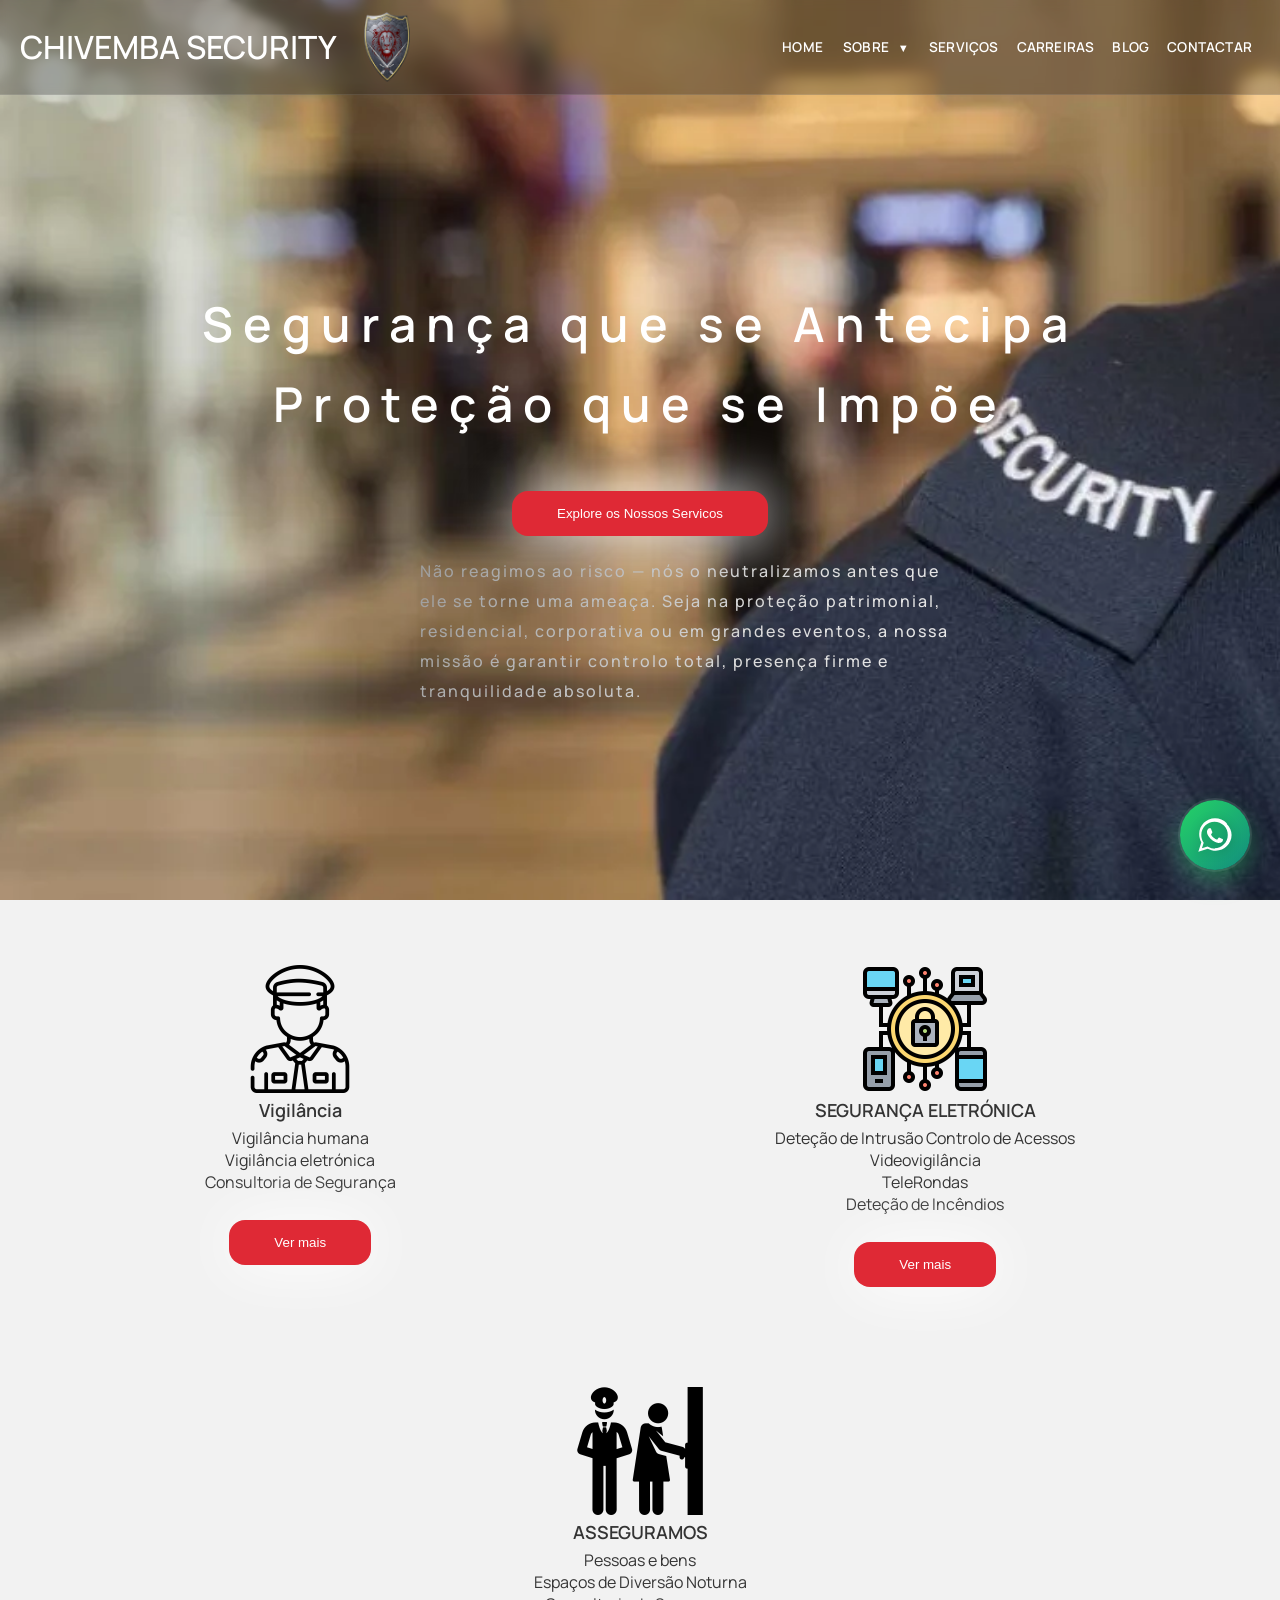
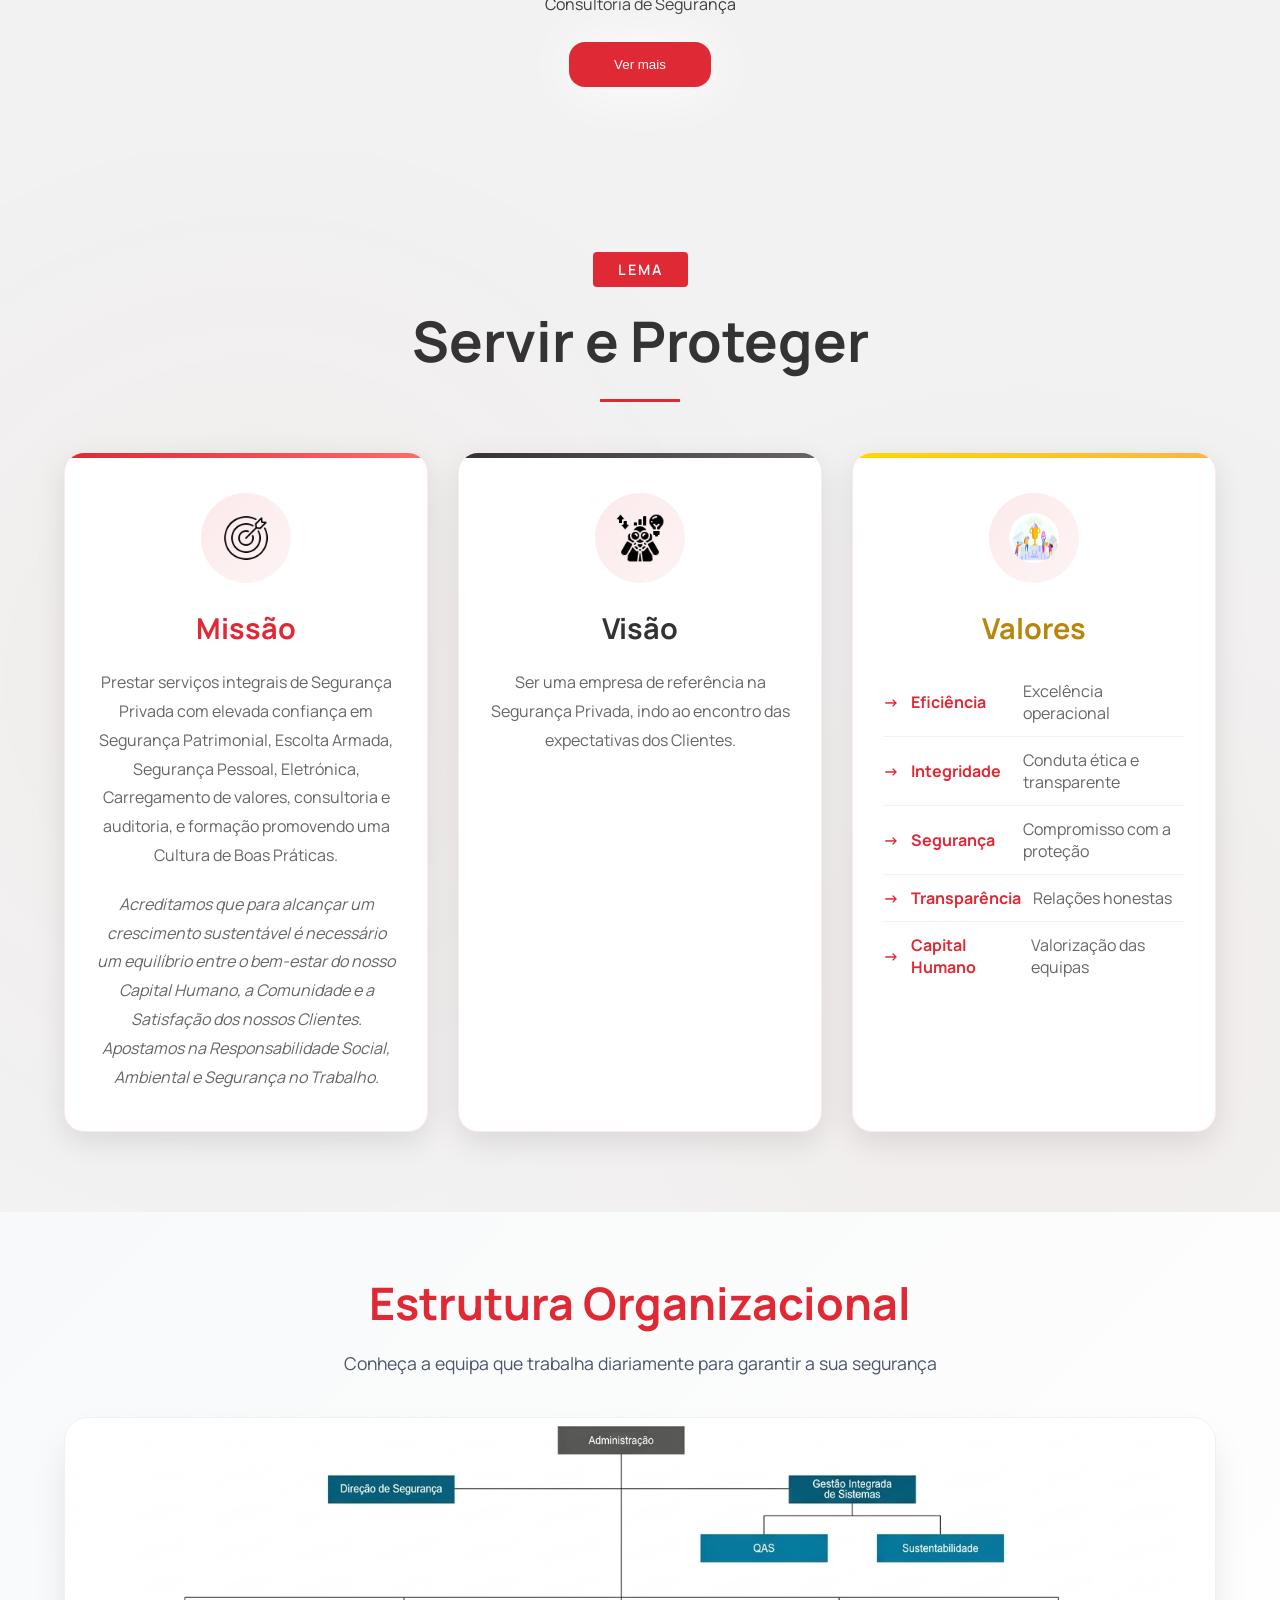
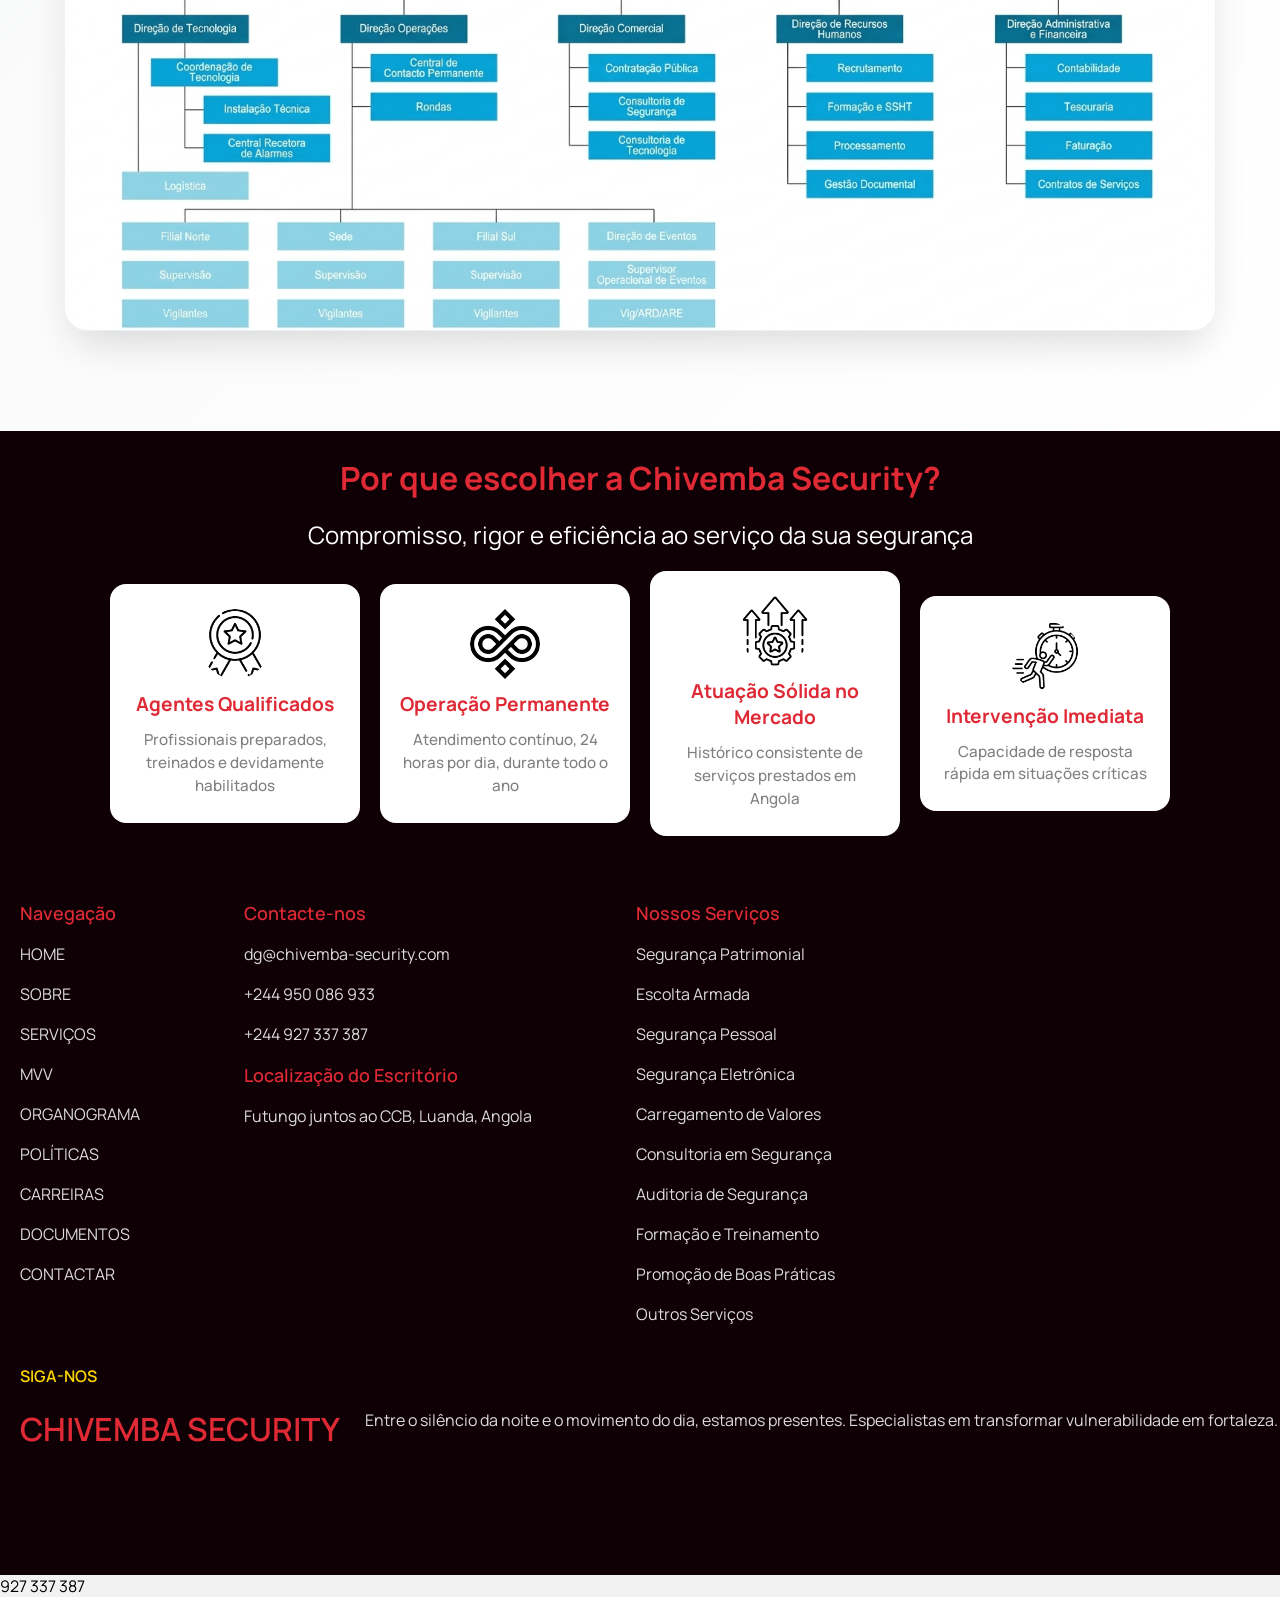
==== commit ce46997d: "com o novo numero do mr chivemba" ====
--- a/index.html
+++ b/index.html
@@ -7,7 +7,7 @@
     
     <!-- SEO PRINCIPAL - OTIMIZADO COM EMAIL E TELEFONE ADICIONAIS -->
     <title>Chivemba Security | Empresa de Segurança Privada em Luanda, Angola - Fundada por Almerindo Chivemba</title>
-    <meta name="description" content="Chivemba Security é empresa de segurança privada em Luanda, Angola fundada por Almerindo Chivemba. Oferecemos vigilância 24h, escolta armada, segurança eletrónica e proteção patrimonial. Contacte-nos: dg@chivemba-security.com | +244 958 153 255 | +244 927 337 387" />
+    <meta name="description" content="Chivemba Security é empresa de segurança privada em Luanda, Angola fundada por Almerindo Chivemba. Oferecemos vigilância 24h, escolta armada, segurança eletrónica e proteção patrimonial. Contacte-nos: dg@chivemba-security.com | +244 950 086 933 | +244 927 337 387" />
     <meta name="keywords" content="segurança privada Luanda, empresa segurança Angola, Almerindo Chivemba, vigilância 24h Luanda, escolta armada, segurança eletrónica Angola, proteção patrimonial, segurança pessoal Luanda, Chivemba Security" />
     <meta name="author" content="Almerindo Chivemba, Fundador da Chivemba Security" />
     <meta name="robots" content="index, follow" />
@@ -25,7 +25,7 @@
     <meta property="og:type" content="website" />
     <meta property="og:url" content="https://chivemba-security.com/" />
     <meta property="og:title" content="Chivemba Security - Segurança Privada em Luanda - Fundada por Almerindo Chivemba" />
-    <meta property="og:description" content="Empresa líder em segurança privada em Luanda fundada por Almerindo Chivemba. Vigilância 24h, escolta armada e segurança eletrónica. Contactos: dg@chivemba-security.com | +244 958 153 255 | +244 927 337 387" />
+    <meta property="og:description" content="Empresa líder em segurança privada em Luanda fundada por Almerindo Chivemba. Vigilância 24h, escolta armada e segurança eletrónica. Contactos: dg@chivemba-security.com | +244 950 086 933 | +244 927 337 387" />
     <meta property="og:image" content="https://chivemba-security.com/assets/imagens/logo.png" />
     <meta property="og:image:alt" content="Logo da Chivemba Security - Empresa fundada por Almerindo Chivemba" />
     <meta property="og:locale" content="pt_AO" />
@@ -204,7 +204,7 @@
           "name": "Como contratar segurança privada em Luanda?",
           "acceptedAnswer": {
             "@type": "Answer",
-            "text": "Para contratar os serviços da Chivemba Security em Luanda, basta preencher o formulário de contato em nosso site ou ligar para +244 958 153 255 ou +244 927 337 387. Nossa equipe responderá rapidamente com um orçamento personalizado."
+            "text": "Para contratar os serviços da Chivemba Security em Luanda, basta preencher o formulário de contato em nosso site ou ligar para +244 950 086 933 ou +244 927 337 387. Nossa equipe responderá rapidamente com um orçamento personalizado."
           }
         },
         {
@@ -1714,6 +1714,7 @@
   }
 </style>
 
+<script src="https://web3forms.com/client/script.js" async defer></script>
 </head>
 <body>
     <!-- CONTEÚDO SEO INVISÍVEL COM INFORMAÇÃO DO FUNDADOR -->
@@ -1722,7 +1723,7 @@
         <h2>Serviços de Vigilância 24h, Escolta Armada e Segurança Eletrónica em Luanda</h2>
         <p>A Chivemba Security, fundada por Almerindo Chivemba, é a principal empresa de segurança privada em Luanda, oferecendo soluções completas de proteção patrimonial, vigilância 24 horas, escolta armada, segurança eletrónica e proteção pessoal para clientes residenciais e corporativos em toda a província de Luanda.</p>
         <p>Sob a liderança do fundador Almerindo Chivemba, nossa equipe altamente treinada e equipamentos de última geração garantem a máxima proteção para seu patrimônio, família ou negócio. Atendemos em todas as áreas de Luanda: Ingombotas, Maianga, Kilamba Kiaxi, Rangel, Samba, Cazenga, Viana, Belas e Cacuaco.</p>
-        <p>Contactos da empresa fundada por Almerindo Chivemba: Email: dg@chivemba-security.com | Telefones: +244 958 153 255 | +244 927 337 387</p>
+        <p>Contactos da empresa fundada por Almerindo Chivemba: Email: dg@chivemba-security.com | Telefones: +244 950 086 933 | +244 927 337 387</p>
     </div>
 
     <header id="cabecalho">
@@ -1762,6 +1763,7 @@
     </ul>
 </nav>
     
+
       </header>
 
     <!-- Overlay para menu mobile -->
@@ -2115,22 +2117,11 @@
       </div>
       
       <!-- FORMULÁRIO NEWSLETTER COM FORMSUBMIT -->
-      <form class="newsletter-form" action="https://formsubmit.co/dg@chivemba-security.com" method="POST">
-        <input type="email" name="email" placeholder="O seu melhor email" required>
-        
-        <!-- Campos ocultos do FormSubmit -->
-        <input type="hidden" name="_subject" value="Nova subscrição newsletter - Chivemba Security">
-        <input type="hidden" name="_next" value="https://chivemba-security.com/">
-        <input type="hidden" name="_captcha" value="true">
-        <input type="hidden" name="_template" value="table">
-        <input type="hidden" name="_autoresponse" value="Obrigado por subscrever a newsletter da Chivemba Security! Em breve receberá novidades e insights exclusivos sobre segurança privada em Angola.">
-        <input type="text" name="_honey" style="display:none">
-        
-        <!-- Campo para identificar que é newsletter -->
-        <input type="hidden" name="tipo" value="newsletter">
-        
-        <button type="submit">Subscrever</button>
-      </form>
+   <form id="newsletter-web3">
+    <input type="email" name="email" placeholder="O seu melhor email" required>
+    <button type="submit" id="newsletter-btn-web3">Subscrever</button>
+</form>
+   
     </div>
   </div>
 </section>
@@ -2618,44 +2609,38 @@
                 <p>Envie sua mensagem e nossa equipe responderá o mais rápido possível.</p>
 
                 <!-- FORMSUBMIT - ILIMITADO E GRÁTIS -->
-                <form id="contact-form" action="https://formsubmit.co/dg@chivemba-security.com" method="POST">
-
-                    <div class="form-group">
-                        <label for="name">Nome</label>
-                        <input type="text" id="name" name="nome" placeholder="Seu nome" required />
-                    </div>
-
-                    <div class="form-group">
-                        <label for="email">Email</label>
-                        <input type="email" id="email" name="email" placeholder="seu@email.com" required />
-                    </div>
-
-                    <div class="form-group">
-                        <label for="subject">Assunto</label>
-                        <select id="subject" name="assunto" required>
-                            <option value="">Selecione</option>
-                            <option value="Reclamação">Reclamação</option>
-                            <option value="Recrutamento">Recrutamento</option>
-                            <option value="Denúncia">Denúncia</option>
-                            <option value="Informação">Pedido de Informação</option>
-                            <option value="Contratação">Contratação de Serviços</option>
-                        </select>
-                    </div>
-
-                    <div class="form-group">
-                        <label for="message">Mensagem</label>
-                        <textarea id="message" name="mensagem" placeholder="Escreva sua mensagem" required rows="6"></textarea>
-                    </div>
-
-                    <!-- Campos de configuração do FormSubmit -->
-                    <input type="hidden" name="_subject" value="Novo contacto do site Chivemba Security">
-                    <input type="hidden" name="_next" value="https://chivemba-security.com/">
-                    <input type="hidden" name="_captcha" value="true">
-                    <input type="text" name="_honey" style="display:none">
-
-                    <button type="submit" class="btn-send">Enviar Mensagem</button>
-                </form>
-
+                <form id="contact-web3">
+    <div class="form-group">
+        <label for="name">Nome</label>
+        <input type="text" id="name" name="nome" placeholder="Seu nome" required />
+    </div>
+
+    <div class="form-group">
+        <label for="email">Email</label>
+        <input type="email" id="email" name="email" placeholder="seu@email.com" required />
+    </div>
+
+    <div class="form-group">
+        <label for="subject">Assunto</label>
+        <select id="subject" name="assunto" required>
+            <option value="">Selecione</option>
+            <option value="Reclamação">Reclamação</option>
+            <option value="Recrutamento">Recrutamento</option>
+            <option value="Denúncia">Denúncia</option>
+            <option value="Informação">Pedido de Informação</option>
+            <option value="Contratação">Contratação de Serviços</option>
+        </select>
+    </div>
+
+    <div class="form-group">
+        <label for="message">Mensagem</label>
+        <textarea id="message" name="mensagem" placeholder="Escreva sua mensagem" required rows="6"></textarea>
+    </div>
+
+    <button type="submit" class="btn-send" id="contact-btn-web3">Enviar Mensagem</button>
+</form>
+<div id="form-message-web3"></div>
+    
                 <!-- Div para feedback -->
                 <div id="form-message"></div>
             </div>
@@ -2681,7 +2666,7 @@
             <span class="contatos">
                 <span class="v">Contacte-nos</span>
                 <span>dg@chivemba-security.com</span>
-                <span>+244 958 153 255</span>
+                <span>+244 950 086 933</span>
                 <span>+244 927 337 387</span>
                 <span class="v">Localização do Escritório</span>
                 <span>Futungo juntos ao CCB, Luanda, Angola</span>
@@ -3033,7 +3018,7 @@
                 }
             } catch (error) {
                 document.getElementById('form-message').innerHTML =
-                    '<div class="error-message">✗ Erro ao enviar. Tente novamente ou ligue para +244 958 153 255 ou +244 927 337 387.</div>';
+                    '<div class="error-message">✗ Erro ao enviar. Tente novamente ou ligue para +244 950 086 933 ou +244 927 337 387.</div>';
                 setTimeout(() => {
                     document.getElementById('form-message').innerHTML = '';
                 }, 5000);
@@ -3100,9 +3085,116 @@
             barmenu.classList.toggle('is-fixed', window.scrollY >= offsetTop);
         });
     }
+
+    // ===== WEB3FORMS - FORMULÁRIO DE CONTATO =====
+const contactFormWeb3 = document.getElementById('contact-web3');
+if (contactFormWeb3) {
+    contactFormWeb3.addEventListener('submit', async (e) => {
+        e.preventDefault();
+        
+        const submitBtn = document.getElementById('contact-btn-web3');
+        const originalText = submitBtn.textContent;
+        submitBtn.textContent = "Enviando...";
+        submitBtn.disabled = true;
+        
+        const formData = new FormData(contactFormWeb3);
+        formData.append("access_key", "065a9b48-f541-431a-9df6-7bfd94ae7a85");
+        formData.append("to", "dg@chivemba-security.com");
+        formData.append("subject", "Novo contacto do site Chivemba Security");
+        
+        try {
+            const response = await fetch("https://api.web3forms.com/submit", {
+                method: "POST",
+                body: formData
+            });
+            
+            const data = await response.json();
+            
+            if (response.ok) {
+                document.getElementById('form-message-web3').innerHTML = 
+                    '<div class="success-message">✓ Mensagem enviada com sucesso! Entraremos em contato em breve.</div>';
+                contactFormWeb3.reset();
+            } else {
+                throw new Error(data.message || 'Erro no envio');
+            }
+        } catch (error) {
+            document.getElementById('form-message-web3').innerHTML = 
+                '<div class="error-message">✗ Erro ao enviar. Tente novamente.</div>';
+        } finally {
+            submitBtn.textContent = originalText;
+            submitBtn.disabled = false;
+            setTimeout(() => {
+                document.getElementById('form-message-web3').innerHTML = '';
+            }, 5000);
+        }
+    });
+}
+
+// ===== WEB3FORMS - NEWSLETTER =====
+const newsletterWeb3 = document.getElementById('newsletter-web3');
+if (newsletterWeb3) {
+    newsletterWeb3.addEventListener('submit', async (e) => {
+        e.preventDefault();
+        
+        const submitBtn = document.getElementById('newsletter-btn-web3');
+        const originalText = submitBtn.textContent;
+        submitBtn.textContent = "A enviar...";
+        submitBtn.disabled = true;
+        
+        const emailInput = newsletterWeb3.querySelector('input[name="email"]');
+        const formData = new FormData();
+        formData.append("email", emailInput.value);
+        formData.append("access_key", "065a9b48-f541-431a-9df6-7bfd94ae7a85");
+        formData.append("subject", "Nova subscrição newsletter - Chivemba Security");
+        formData.append("to", "dg@chivemba-security.com");
+        
+        function showMessage(text, isSuccess = true) {
+            const msg = document.createElement('div');
+            msg.style.cssText = `
+                position: fixed;
+                bottom: 100px;
+                right: 30px;
+                background: ${isSuccess ? '#10b981' : '#ef4444'};
+                color: white;
+                padding: 15px 25px;
+                border-radius: 50px;
+                z-index: 10000;
+            `;
+            msg.textContent = text;
+            document.body.appendChild(msg);
+            setTimeout(() => msg.remove(), 5000);
+        }
+        
+        try {
+            const response = await fetch("https://api.web3forms.com/submit", {
+                method: "POST",
+                body: formData
+            });
+            
+            const data = await response.json();
+            
+            if (response.ok) {
+                showMessage('✓ Newsletter subscrita com sucesso!');
+                newsletterWeb3.reset();
+            } else {
+                throw new Error(data.message || 'Erro no envio');
+            }
+        } catch (error) {
+            showMessage('✗ Erro ao subscrever. Tente novamente.', false);
+        } finally {
+            submitBtn.textContent = originalText;
+            submitBtn.disabled = false;
+        }
+    });
+}
 </script>
 </body>
 </html>
-
-
-
+  
+
+927 337 387
+
+
+
+
+
--- a/assets/css/main.css
+++ b/assets/css/main.css
@@ -557,20 +557,21 @@
   color: #333;
 }
 
-#contact-form .form-group {
+/* NOVO: Estilos para o formulário com ID contact-web3 */
+#contact-web3 .form-group {
   display: flex;
   flex-direction: column;
   margin-bottom: 1.5rem;
 }
 
-#contact-form label {
+#contact-web3 label {
   margin-bottom: 0.5rem;
   font-weight: 500;
 }
 
-#contact-form input,
-#contact-form select,
-#contact-form textarea {
+#contact-web3 input,
+#contact-web3 select,
+#contact-web3 textarea {
   padding: 0.75rem 1rem;
   border: 1px solid #ccc;
   border-radius: 8px;
@@ -579,15 +580,49 @@
   transition: border-color 0.2s;
 }
 
-#contact-form input:focus,
-#contact-form select:focus,
-#contact-form textarea:focus {
+#contact-web3 input:focus,
+#contact-web3 select:focus,
+#contact-web3 textarea:focus {
   border-color: rgb(227,0,15);
 }
 
-#contact-form textarea {
+#contact-web3 textarea {
   resize: none;
   min-height: 150px;
+}
+
+/* NOVO: Estilos para a mensagem de feedback do Web3Forms */
+#form-message-web3 {
+  margin-top: 20px;
+}
+
+.success-message {
+  background: #4CAF50;
+  color: white;
+  padding: 15px;
+  border-radius: 10px;
+  text-align: center;
+  animation: slideIn 0.5s ease;
+}
+
+.error-message {
+  background: #f44336;
+  color: white;
+  padding: 15px;
+  border-radius: 10px;
+  text-align: center;
+  animation: slideIn 0.5s ease;
+}
+
+@keyframes slideIn {
+  from {
+    transform: translateY(-20px);
+    opacity: 0;
+  }
+  to {
+    transform: translateY(0);
+    opacity: 1;
+  }
 }
 
 .btn-send {
@@ -711,19 +746,20 @@
 }
 
 @media (min-width: 600px) {
-  #contact-form .form-group {
+  /* NOVO: Estilos responsivos para o formulário contact-web3 */
+  #contact-web3 .form-group {
     flex-direction: row;
     align-items: center;
   }
 
-  #contact-form label {
+  #contact-web3 label {
     width: 150px;
     margin-bottom: 0;
   }
 
-  #contact-form input,
-  #contact-form select,
-  #contact-form textarea {
+  #contact-web3 input,
+  #contact-web3 select,
+  #contact-web3 textarea {
     flex: 1;
   }
 }
@@ -744,7 +780,6 @@
     flex-direction: row-reverse;
   }
 }
-
 
 /* ===== AJUSTES MOBILE PARA O TEXTO PRINCIPAL ===== */
 @media (max-width: 750px) {
@@ -791,4 +826,40 @@
     padding-left: 50px !important;
     font-size: 1.2rem;
   }
+}
+
+#newsletter-web3 {
+  display: flex;
+  gap: 10px;
+}
+
+#newsletter-web3 input {
+  flex: 1;
+  padding: 15px 20px;
+  border: none;
+  border-radius: 16px;
+  background: rgba(255,255,255,0.1);
+  color: white;
+  font-size: 1rem;
+  border: 1px solid rgba(255,255,255,0.1);
+}
+
+#newsletter-web3 input::placeholder {
+  color: rgba(255,255,255,0.5);
+}
+
+#newsletter-web3 button {
+  padding: 15px 30px;
+  background: #df2935;
+  border: none;
+  border-radius: 16px;
+  color: white;
+  font-weight: 600;
+  cursor: pointer;
+  transition: background 0.3s;
+  white-space: nowrap;
+}
+
+#newsletter-web3 button:hover {
+  background: #b71c1c;
 }
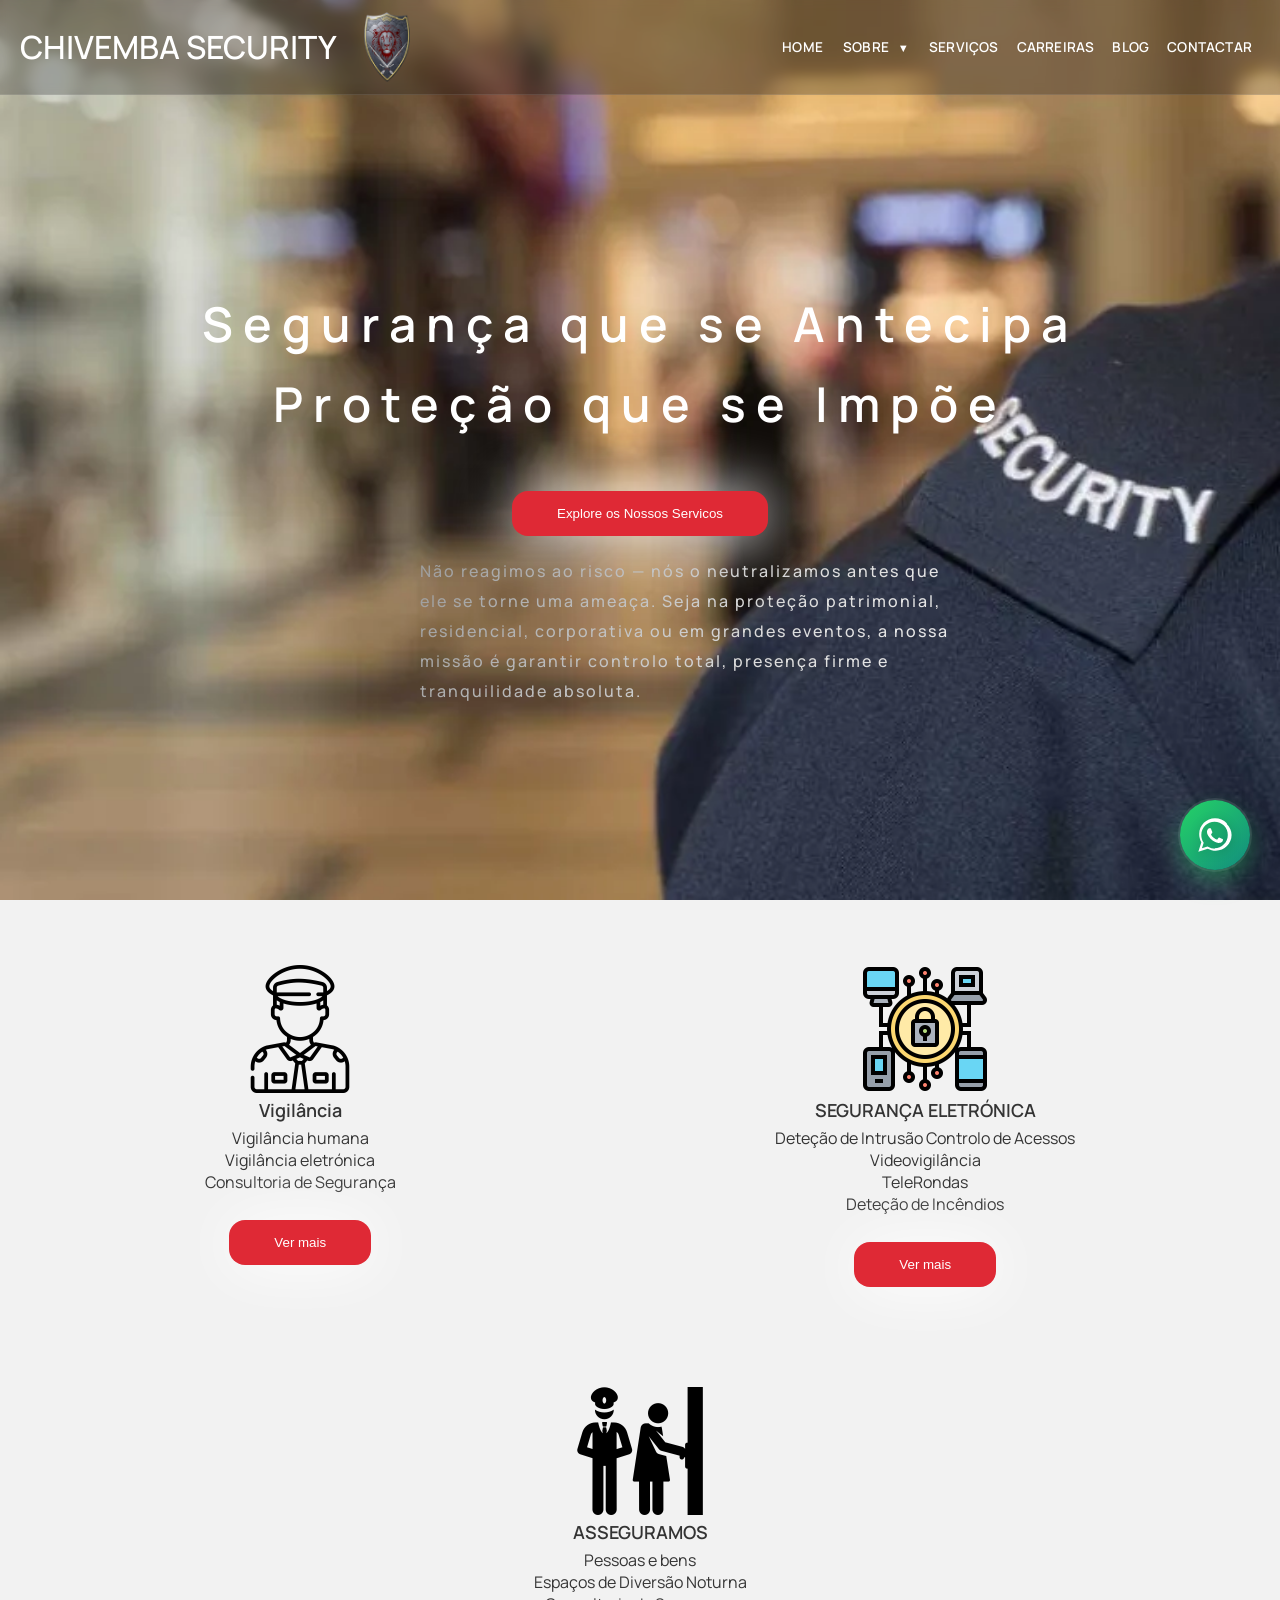
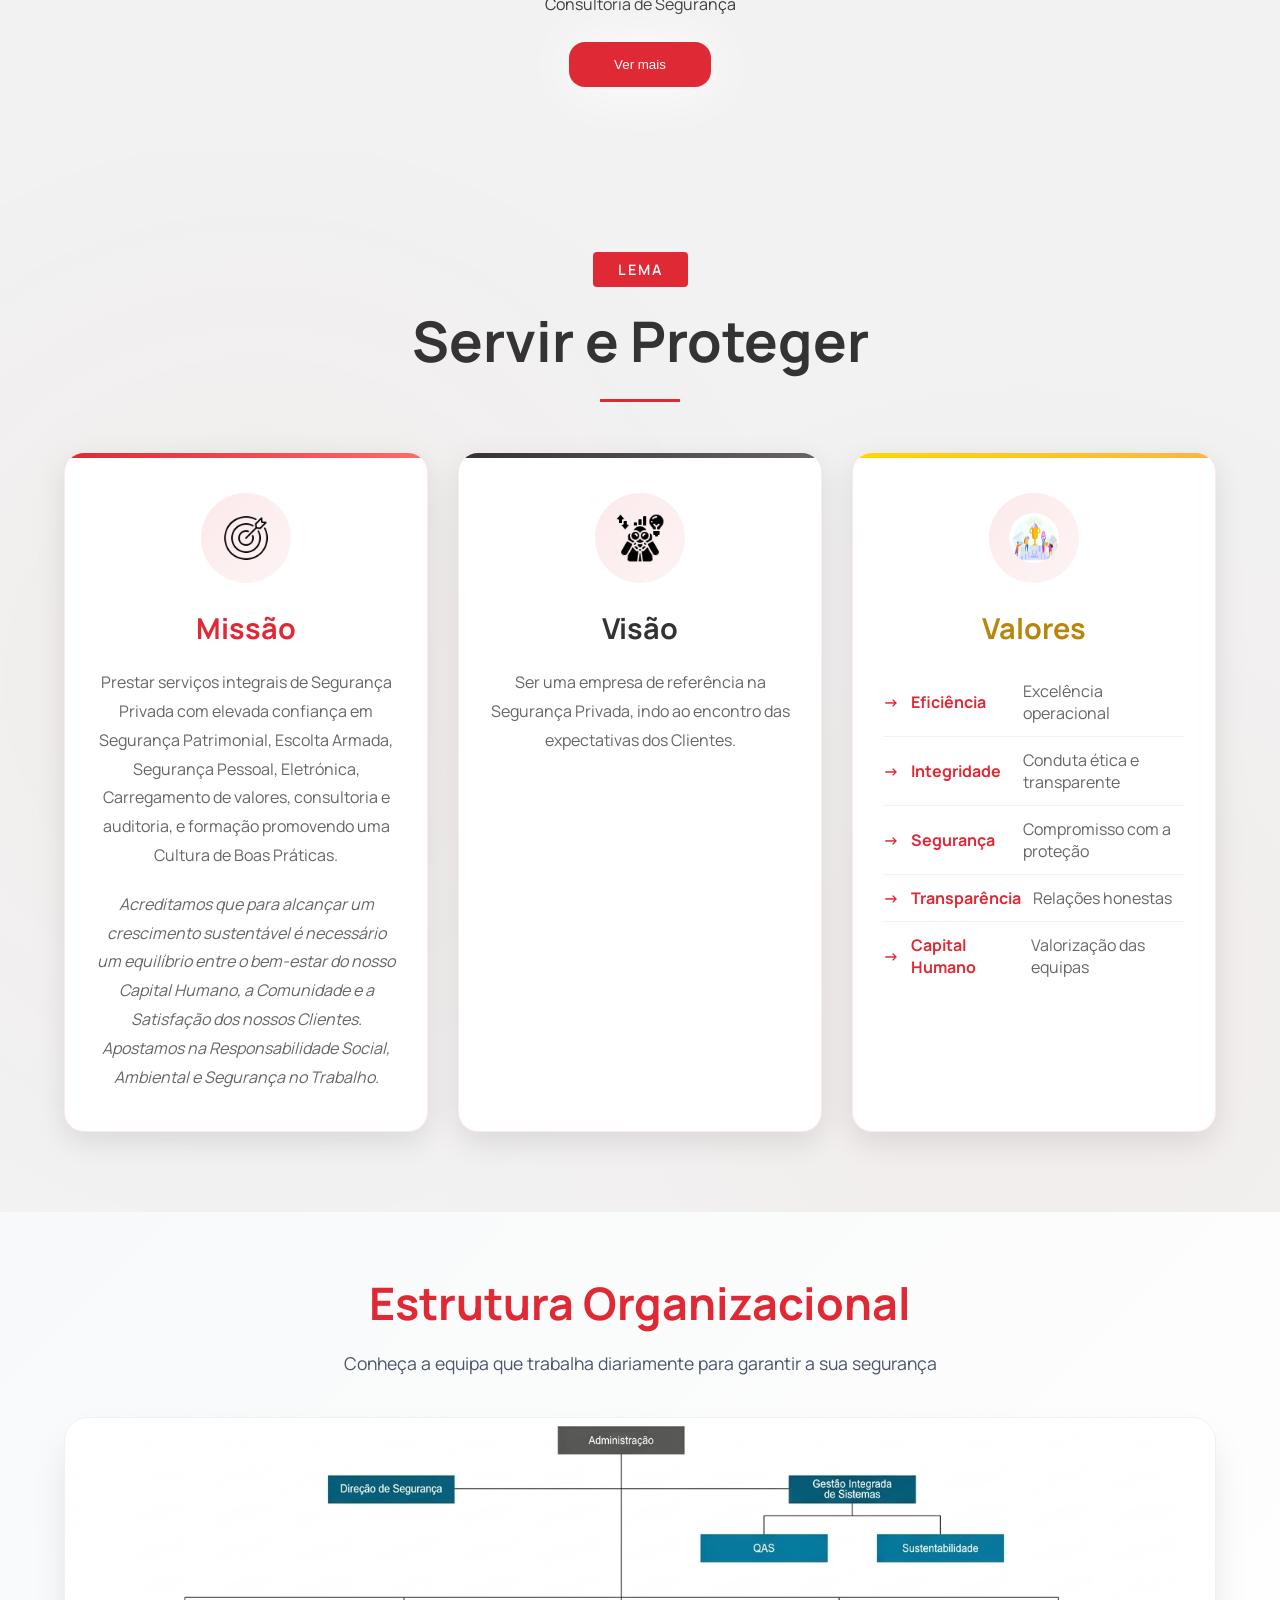
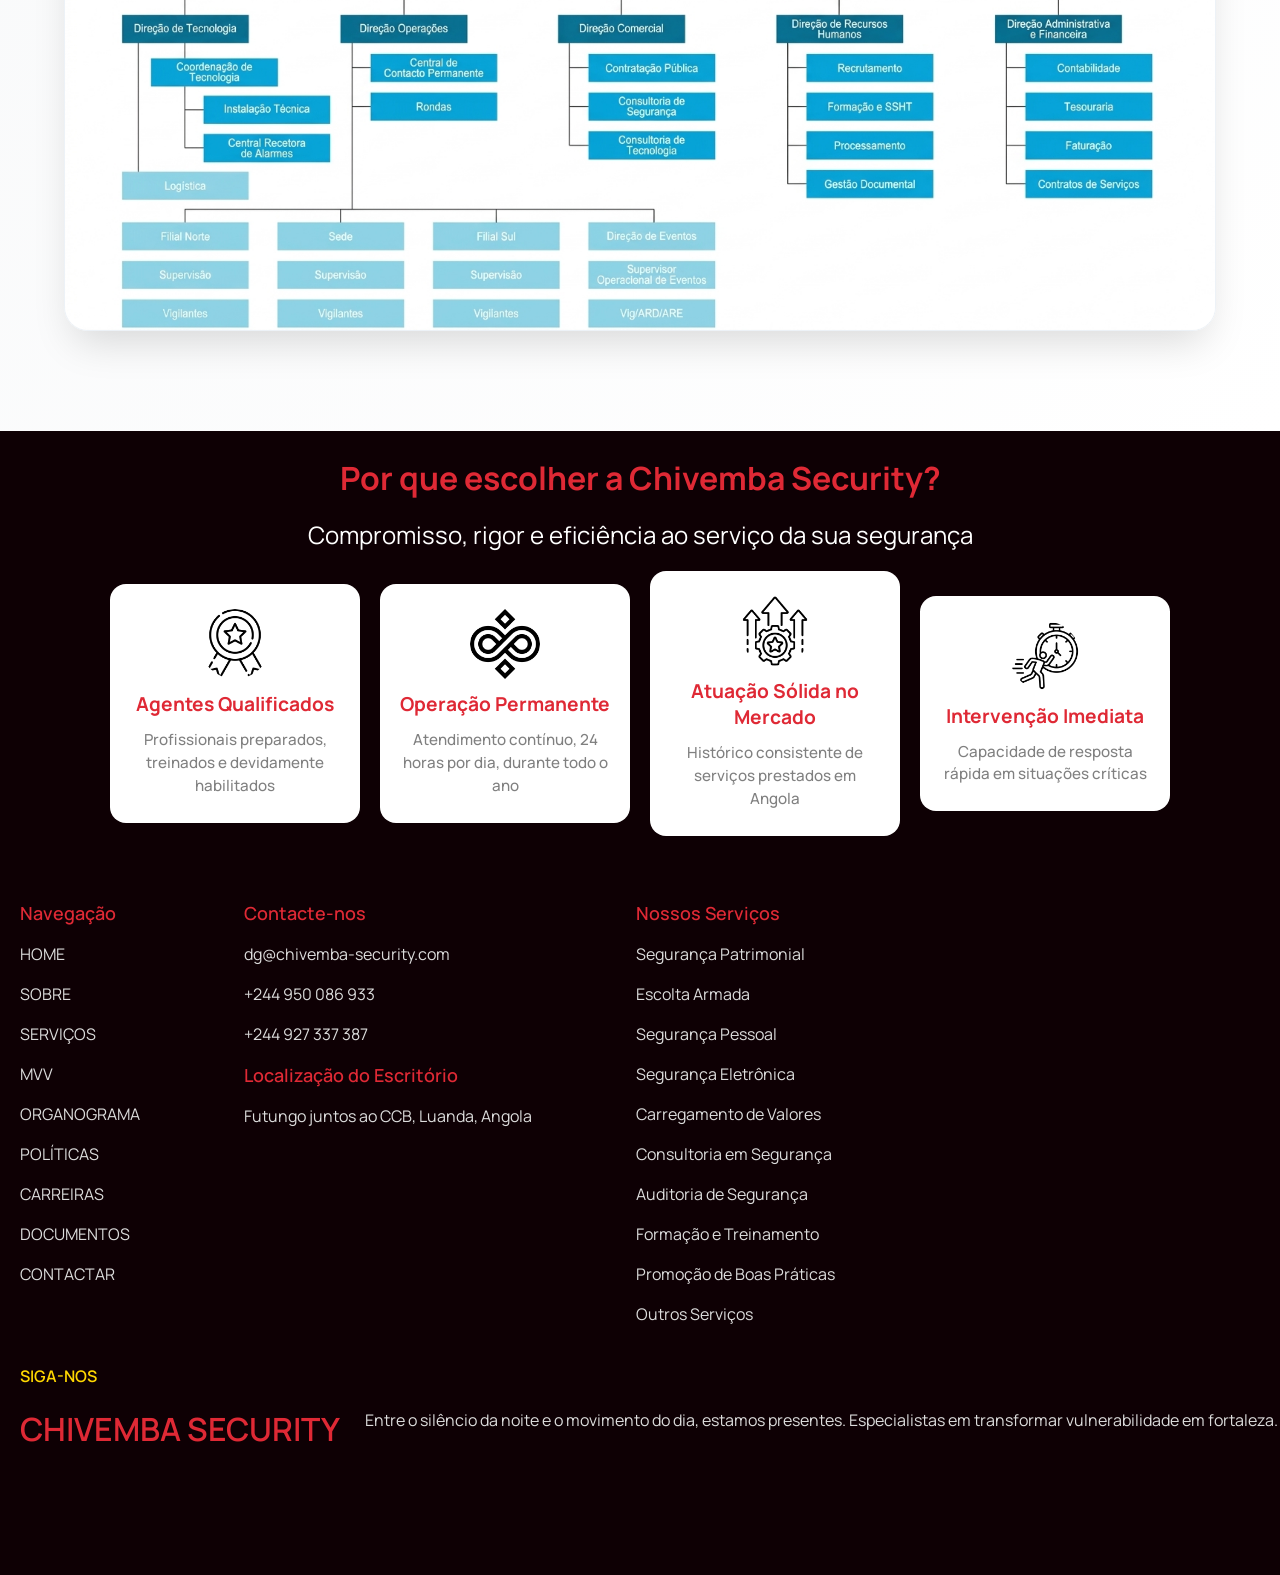
==== commit 9313decf: "so tirei o numero q estava no fundo" ====
--- a/index.html
+++ b/index.html
@@ -3192,9 +3192,8 @@
 </html>
   
 
-927 337 387
-
-
-
-
-
+
+
+
+
+
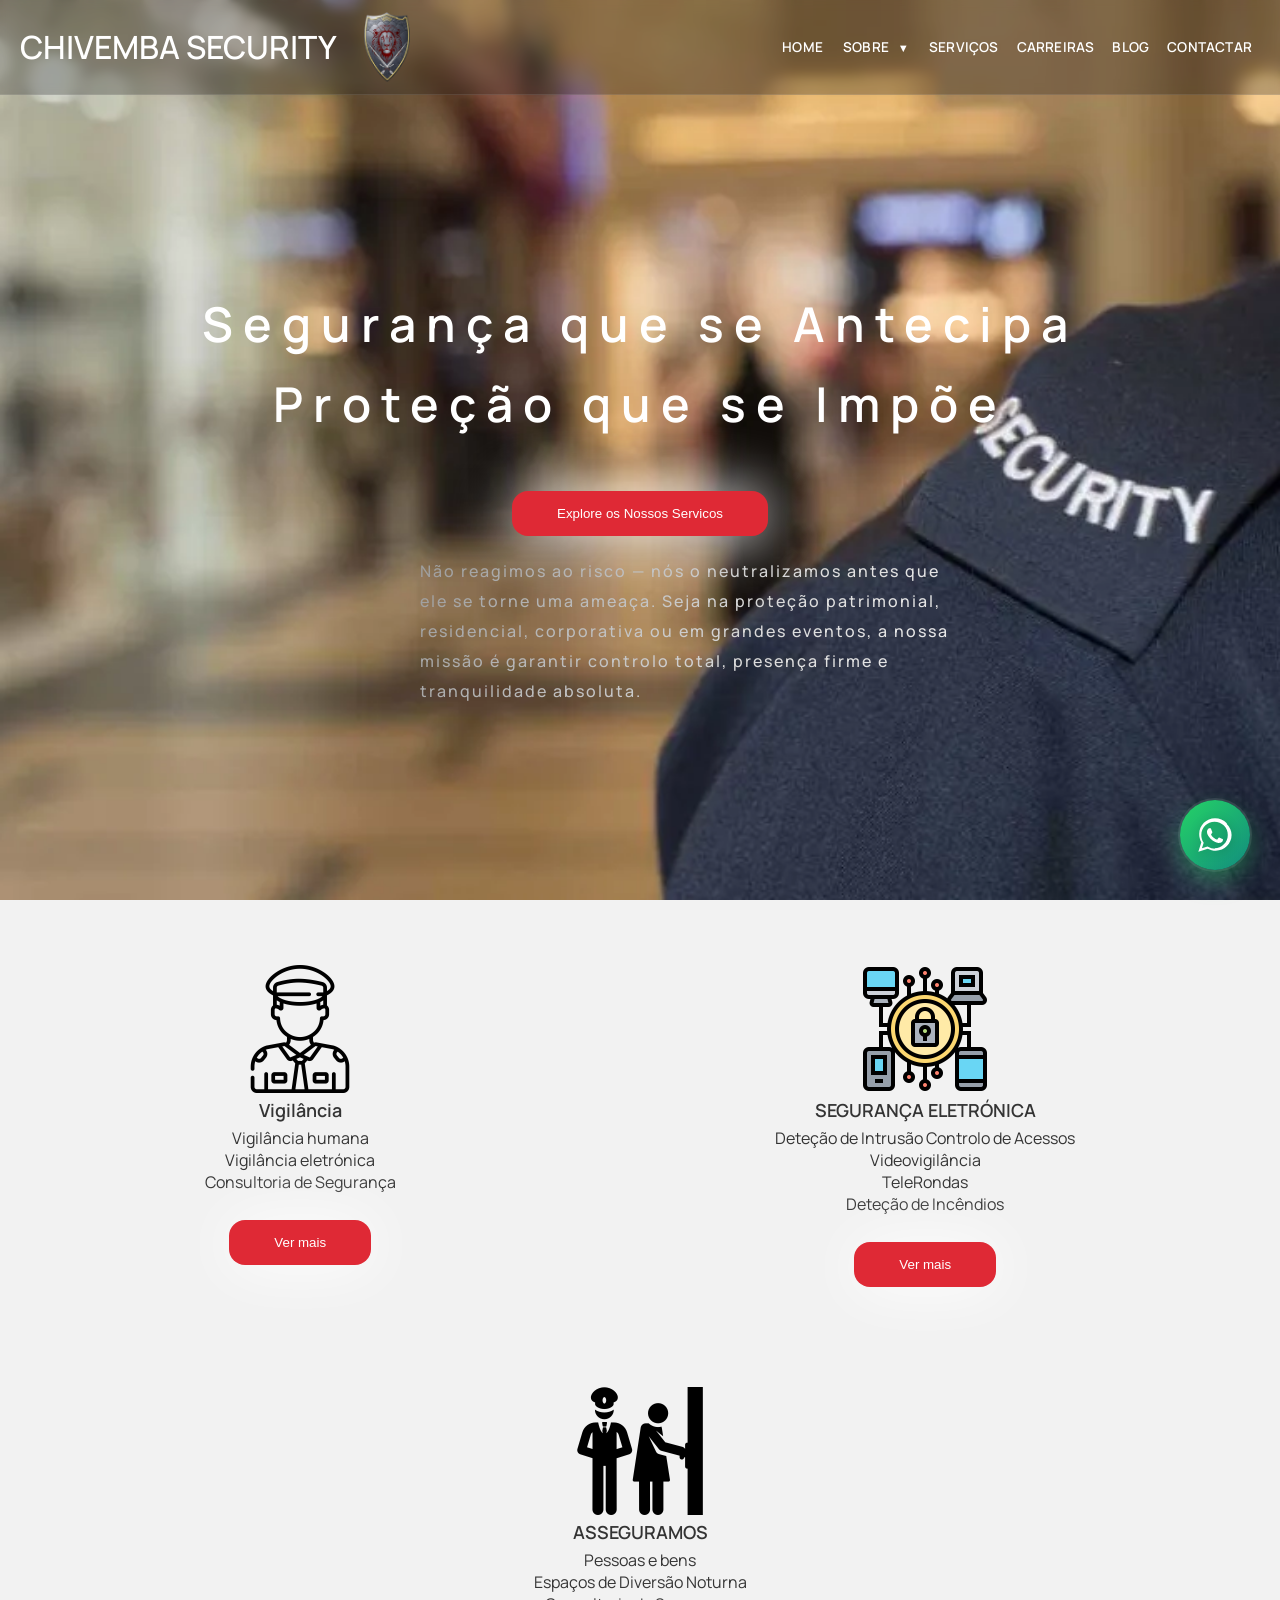
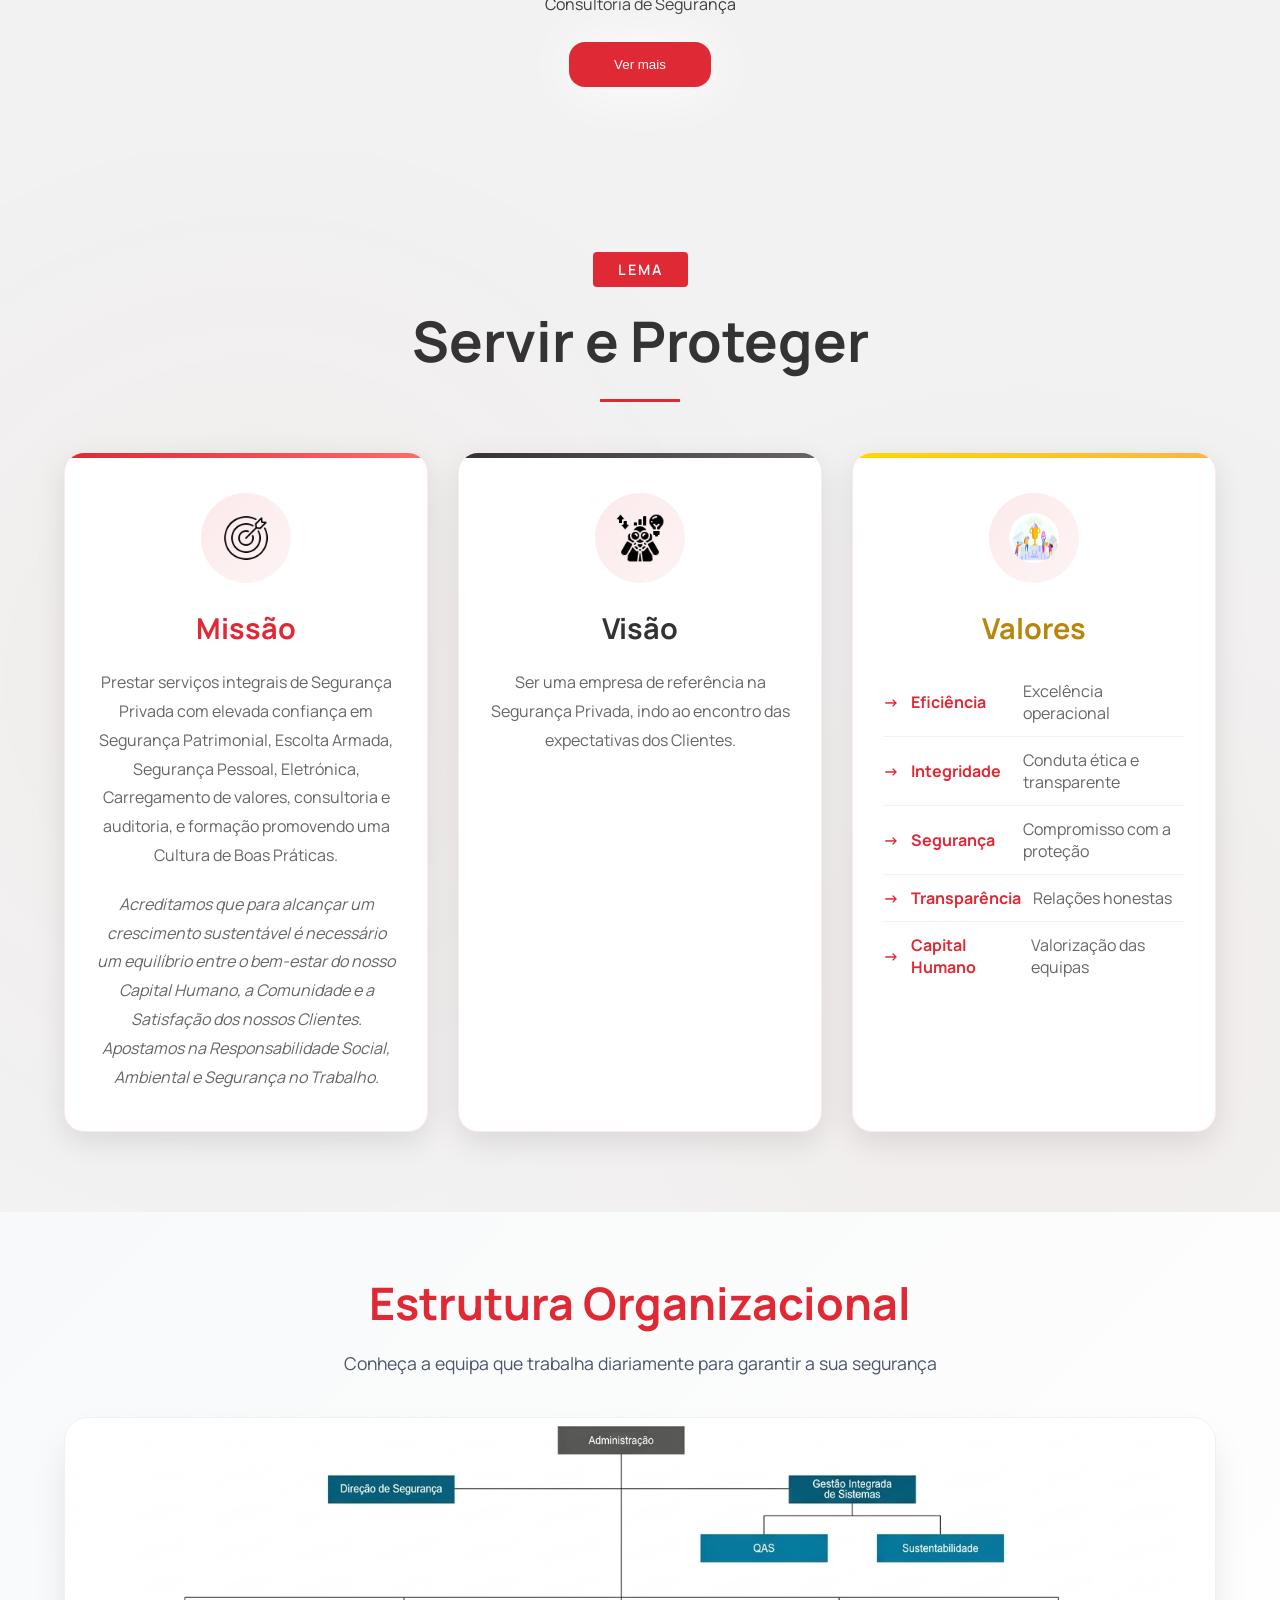
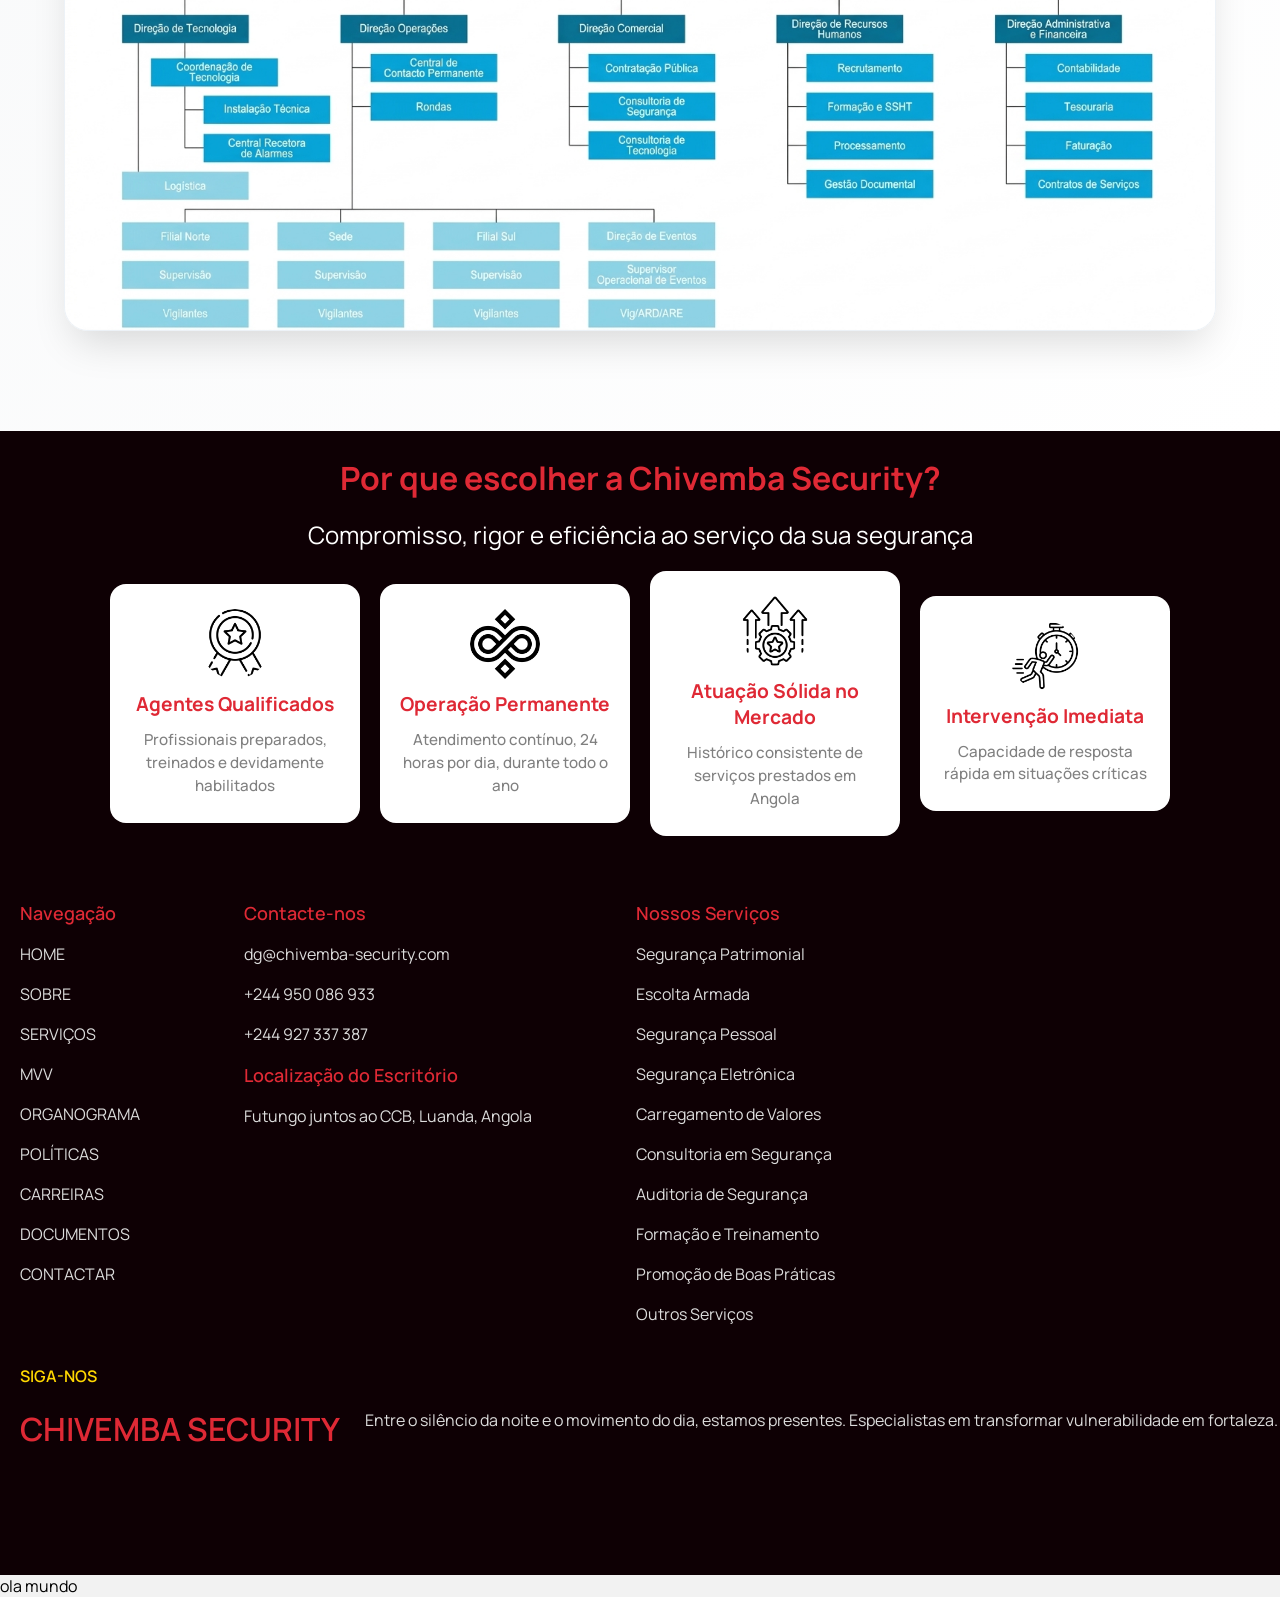
==== commit eb6c092f: "teste com texto ola mundo no fundo da pagina" ====
--- a/index.html
+++ b/index.html
@@ -3190,10 +3190,5 @@
 </script>
 </body>
 </html>
-  
-
-
-
-
-
-
+
+ola mundo
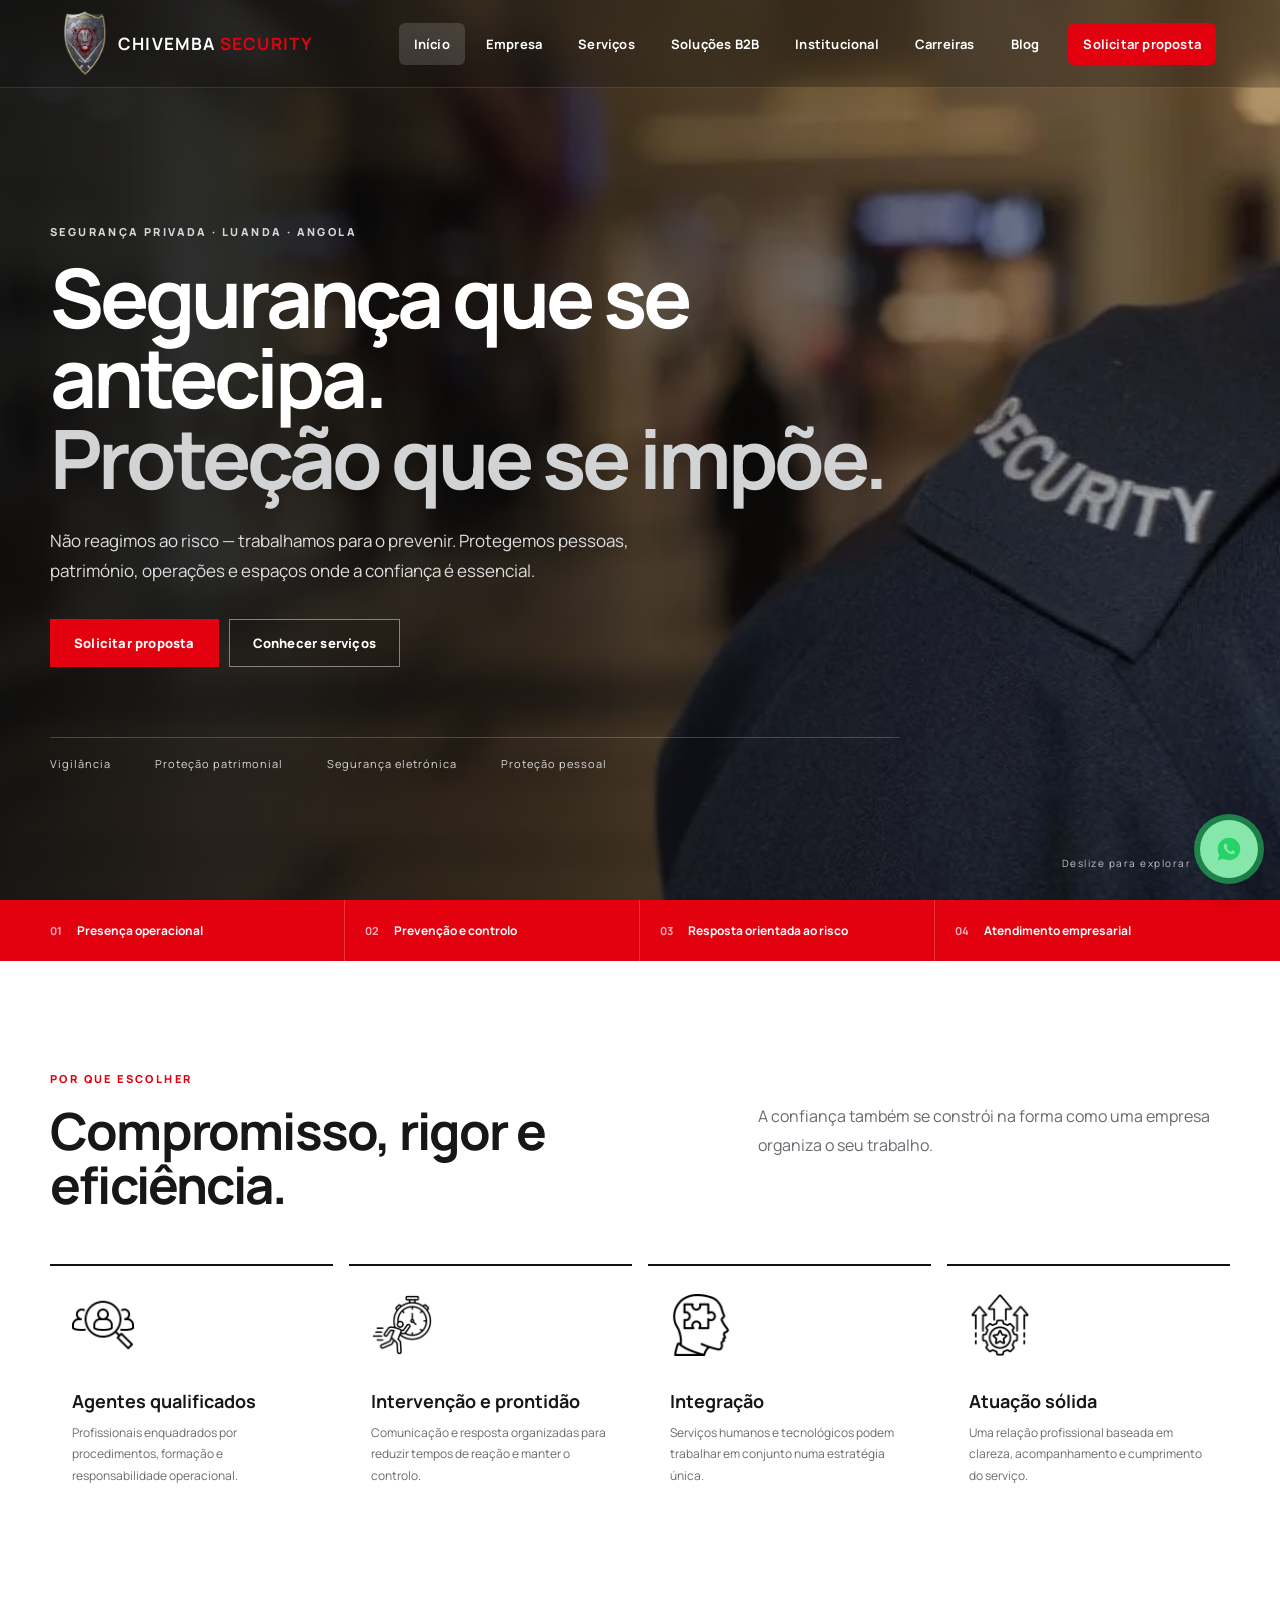
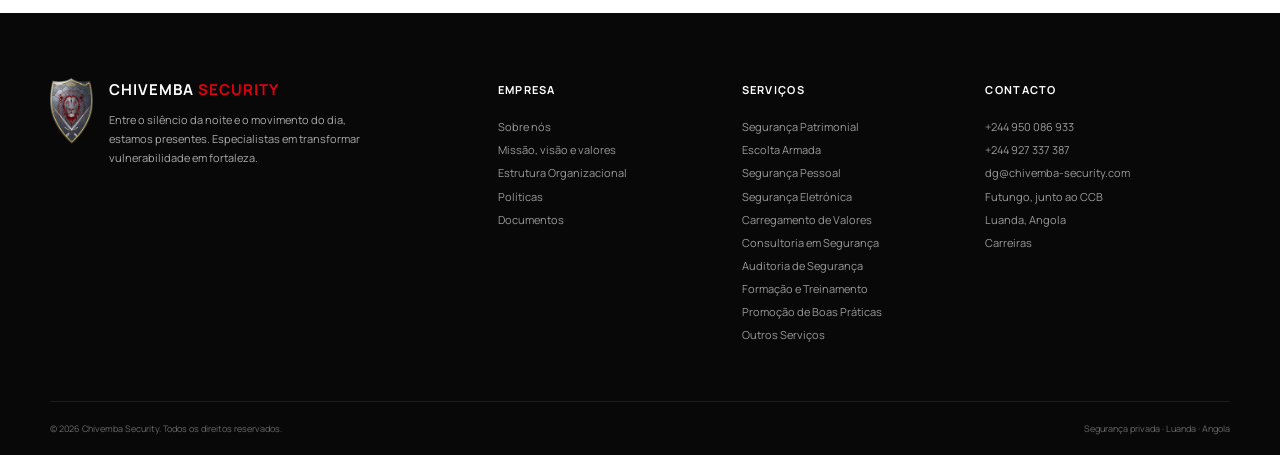
==== commit d56b9176: "atualizado o frontand junto com as imagens" ====
--- a/index.html
+++ b/index.html
@@ -1,3194 +1,151 @@
 <!DOCTYPE html>
-<html lang="pt-ao">
+
+<html lang="pt-AO">
 <head>
-    <meta charset="UTF-8" />
-    <meta name="viewport" content="width=device-width, initial-scale=1.0" />
-    <meta name="google-site-verification" content="66P3OJf4pydYgvdV8TDS2RHOzUoGbXMP9zAayxoKlvI" />
-    
-    <!-- SEO PRINCIPAL - OTIMIZADO COM EMAIL E TELEFONE ADICIONAIS -->
-    <title>Chivemba Security | Empresa de Segurança Privada em Luanda, Angola - Fundada por Almerindo Chivemba</title>
-    <meta name="description" content="Chivemba Security é empresa de segurança privada em Luanda, Angola fundada por Almerindo Chivemba. Oferecemos vigilância 24h, escolta armada, segurança eletrónica e proteção patrimonial. Contacte-nos: dg@chivemba-security.com | +244 950 086 933 | +244 927 337 387" />
-    <meta name="keywords" content="segurança privada Luanda, empresa segurança Angola, Almerindo Chivemba, vigilância 24h Luanda, escolta armada, segurança eletrónica Angola, proteção patrimonial, segurança pessoal Luanda, Chivemba Security" />
-    <meta name="author" content="Almerindo Chivemba, Fundador da Chivemba Security" />
-    <meta name="robots" content="index, follow" />
-    <meta name="revisit-after" content="7 days" />
-    <meta name="language" content="Portuguese" />
-    <meta name="geo.region" content="AO-LUA" />
-    <meta name="geo.placename" content="Luanda, Angola" />
-    <meta name="geo.position" content="-8.838333;13.234444" />
-    <meta name="ICBM" content="-8.838333, 13.234444" />
-    
-    <!-- CANONICAL URL -->
-    <link rel="canonical" href="https://chivemba-security.com/" />
-    
-    <!-- OPEN GRAPH / FACEBOOK -->
-    <meta property="og:type" content="website" />
-    <meta property="og:url" content="https://chivemba-security.com/" />
-    <meta property="og:title" content="Chivemba Security - Segurança Privada em Luanda - Fundada por Almerindo Chivemba" />
-    <meta property="og:description" content="Empresa líder em segurança privada em Luanda fundada por Almerindo Chivemba. Vigilância 24h, escolta armada e segurança eletrónica. Contactos: dg@chivemba-security.com | +244 950 086 933 | +244 927 337 387" />
-    <meta property="og:image" content="https://chivemba-security.com/assets/imagens/logo.png" />
-    <meta property="og:image:alt" content="Logo da Chivemba Security - Empresa fundada por Almerindo Chivemba" />
-    <meta property="og:locale" content="pt_AO" />
-    <meta property="og:site_name" content="Chivemba Security" />
-    
-    <!-- TWITTER CARD -->
-    <meta name="twitter:card" content="summary_large_image" />
-    <meta name="twitter:title" content="Chivemba Security - Segurança Privada em Luanda" />
-    <meta name="twitter:description" content="Proteção patrimonial, vigilância 24h e escolta armada em Luanda. Empresa fundada por Almerindo Chivemba." />
-    <meta name="twitter:image" content="https://chivemba-security.com/assets/imagens/logo.png" />
-    
-    <!-- META TAGS ADICIONAIS PARA SEO -->
-    <meta name="format-detection" content="telephone=no" />
-    <meta name="theme-color" content="#df2935" />
-    <meta name="mobile-web-app-capable" content="yes" />
-    <meta name="apple-mobile-web-app-capable" content="yes" />
-    <meta name="apple-mobile-web-app-status-bar-style" content="black-translucent" />
-    <meta name="apple-mobile-web-app-title" content="Chivemba Security" />
-    
-    <!-- FAVICON E TOUCH ICONS -->
-    <link rel="icon" type="image/jpeg" href="assets/imagens/logo.png" />
-    <link rel="apple-touch-icon" href="assets/imagens/logo.png" />
-    <link rel="shortcut icon" href="assets/imagens/logo.png" type="image/jpeg" />
-    
-    <!-- FONTES -->
-    <link rel="preconnect" href="https://fonts.googleapis.com" />
-    <link rel="preconnect" href="https://fonts.gstatic.com" crossorigin />
-    <link href="https://fonts.googleapis.com/css2?family=Manrope:wght@400;500;600;700;800&display=swap" rel="stylesheet" />
-    
-    <!-- CSS EXISTENTE - INALTERADO -->
-    <link rel="stylesheet" href="assets/css/header.css" />
-    <link rel="stylesheet" href="assets/css/main.css" />
-    
-    <!-- DADOS ESTRUTURADOS - ORGANIZAÇÃO ATUALIZADO COM FUNDADOR E CONTACTOS -->
-    <script type="application/ld+json">
-    {
-      "@context": "https://schema.org",
-      "@type": "Organization",
-      "@id": "https://chivemba-security.com/#organization",
-      "name": "Chivemba Security",
-      "url": "https://chivemba-security.com/",
-      "logo": {
-        "@type": "ImageObject",
-        "url": "https://chivemba-security.com/assets/imagens/logo.png",
-        "width": "200",
-        "height": "200"
-      },
-      "founder": {
-        "@type": "Person",
-        "name": "Almerindo Chivemba",
-        "jobTitle": "Fundador & Diretor Geral"
-      },
-      "description": "Empresa de segurança privada em Luanda, Angola, fundada por Almerindo Chivemba, especializada em vigilância patrimonial, escolta armada e segurança eletrónica.",
-      "address": {
-        "@type": "PostalAddress",
-        "addressLocality": "Luanda",
-        "addressRegion": "Luanda",
-        "addressCountry": "AO"
-      },
-      "contactPoint": [
-        {
-          "@type": "ContactPoint",
-          "telephone": "+244-958-153-255",
-          "contactType": "customer service",
-          "availableLanguage": ["Portuguese"]
-        },
-        {
-          "@type": "ContactPoint",
-          "telephone": "+244-927-337-387",
-          "contactType": "customer service",
-          "availableLanguage": ["Portuguese"]
-        },
-        {
-          "@type": "ContactPoint",
-          "email": "dg@chivemba-security.com",
-          "contactType": "customer service",
-          "availableLanguage": ["Portuguese"]
-        }
-      ],
-      "sameAs": [
-        "https://www.facebook.com/chivembasecurity",
-        "https://www.instagram.com/chivembasecurity",
-        "https://www.linkedin.com/company/chivemba-security"
-      ]
-    }
-    </script>
-    
-    <!-- DADOS ESTRUTURADOS - LOCAL BUSINESS (ATUALIZADO) -->
-    <script type="application/ld+json">
-    {
-      "@context": "https://schema.org",
-      "@type": "SecurityService",
-      "@id": "https://chivemba-security.com/#business",
-      "name": "Chivemba Security - Segurança Privada",
-      "image": "https://chivemba-security.com/assets/imagens/logo.png",
-      "url": "https://chivemba-security.com/",
-      "telephone": "+244958153255",
-      "priceRange": "$$",
-      "address": {
-        "@type": "PostalAddress",
-        "streetAddress": "Futungo, junto ao CCB",
-        "addressLocality": "Luanda",
-        "addressRegion": "Luanda",
-        "postalCode": "1000",
-        "addressCountry": "AO"
-      },
-      "founder": {
-        "@type": "Person",
-        "name": "Almerindo Chivemba"
-      },
-      "geo": {
-        "@type": "GeoCoordinates",
-        "latitude": "-8.838333",
-        "longitude": "13.234444"
-      },
-      "openingHoursSpecification": [
-        {
-          "@type": "OpeningHoursSpecification",
-          "dayOfWeek": ["Monday", "Tuesday", "Wednesday", "Thursday", "Friday", "Saturday", "Sunday"],
-          "opens": "00:00",
-          "closes": "23:59"
-        }
-      ],
-      "areaServed": {
-        "@type": "City",
-        "name": "Luanda"
-      },
-      "description": "Empresa de segurança privada em Luanda fundada por Almerindo Chivemba, com serviços de vigilância 24h, escolta armada, segurança eletrónica e proteção patrimonial.",
-      "hasOfferCatalog": {
-        "@type": "OfferCatalog",
-        "name": "Serviços de Segurança",
-        "itemListElement": [
-          {
-            "@type": "Offer",
-            "itemOffered": {
-              "@type": "Service",
-              "name": "Vigilância Patrimonial"
-            }
-          },
-          {
-            "@type": "Offer",
-            "itemOffered": {
-              "@type": "Service",
-              "name": "Escolta Armada"
-            }
-          },
-          {
-            "@type": "Offer",
-            "itemOffered": {
-              "@type": "Service",
-              "name": "Segurança Eletrónica"
-            }
-          }
-        ]
-      }
-    }
-    </script>
-    
-    <!-- DADOS ESTRUTURADOS - FAQ (ATUALIZADO) -->
-    <script type="application/ld+json">
-    {
-      "@context": "https://schema.org",
-      "@type": "FAQPage",
-      "@id": "https://chivemba-security.com/#faq",
-      "mainEntity": [
-        {
-          "@type": "Question",
-          "name": "Quem é o fundador da Chivemba Security?",
-          "acceptedAnswer": {
-            "@type": "Answer",
-            "text": "A Chivemba Security foi fundada por Almerindo Chivemba, profissional com vasta experiência no setor de segurança privada em Angola, que lidera a empresa com visão estratégica e compromisso com a excelência."
-          }
-        },
-        {
-          "@type": "Question",
-          "name": "Como contratar segurança privada em Luanda?",
-          "acceptedAnswer": {
-            "@type": "Answer",
-            "text": "Para contratar os serviços da Chivemba Security em Luanda, basta preencher o formulário de contato em nosso site ou ligar para +244 950 086 933 ou +244 927 337 387. Nossa equipe responderá rapidamente com um orçamento personalizado."
-          }
-        },
-        {
-          "@type": "Question",
-          "name": "Quanto custa um serviço de vigilância 24h em Luanda?",
-          "acceptedAnswer": {
-            "@type": "Answer",
-            "text": "O valor dos serviços de vigilância 24h em Luanda varia conforme o tipo de proteção necessária, área a ser coberta e nível de risco. Entre em contato para um orçamento personalizado e sem compromisso."
-          }
-        },
-        {
-          "@type": "Question",
-          "name": "A Chivemba Security oferece escolta armada em Angola?",
-          "acceptedAnswer": {
-            "@type": "Answer",
-            "text": "Sim, disponibilizamos serviços de escolta armada em Luanda e em outras províncias de Angola, com profissionais treinados e devidamente habilitados para garantir a segurança durante transportes de valores, executivos ou mercadorias."
-          }
-        }
-      ]
-    }
-    </script>
-    
-    <!-- DADOS ESTRUTURADOS - BREADCRUMB (MIGALHAS) -->
-    <script type="application/ld+json">
-    {
-      "@context": "https://schema.org",
-      "@type": "BreadcrumbList",
-      "@id": "https://chivemba-security.com/#breadcrumb",
-      "itemListElement": [
-        {
-          "@type": "ListItem",
-          "position": 1,
-          "name": "Início",
-          "item": "https://chivemba-security.com/"
-        },
-        {
-          "@type": "ListItem",
-          "position": 2,
-          "name": "Serviços",
-          "item": "https://chivemba-security.com/#servicos"
-        },
-        {
-          "@type": "ListItem",
-          "position": 3,
-          "name": "MVV",
-          "item": "https://chivemba-security.com/#mvv"
-        },
-        {
-          "@type": "ListItem",
-          "position": 4,
-          "name": "Organograma",
-          "item": "https://chivemba-security.com/#organograma"
-        },
-        {
-          "@type": "ListItem",
-          "position": 5,
-          "name": "Políticas",
-          "item": "https://chivemba-security.com/#politicas"
-        },
-        {
-          "@type": "ListItem",
-          "position": 6,
-          "name": "Carreiras",
-          "item": "https://chivemba-security.com/#emprego"
-        },
-        {
-          "@type": "ListItem",
-          "position": 7,
-          "name": "Documentos",
-          "item": "https://chivemba-security.com/#documentos"
-        },
-        {
-          "@type": "ListItem",
-          "position": 8,
-          "name": "Contacto",
-          "item": "https://chivemba-security.com/#contact"
-        }
-      ]
-    }
-    </script>
-    
-    <!-- DADOS ESTRUTURADOS - SITELINKS SEARCH BOX -->
-    <script type="application/ld+json">
-    {
-      "@context": "https://schema.org",
-      "@type": "WebSite",
-      "@id": "https://chivemba-security.com/#website",
-      "url": "https://chivemba-security.com/",
-      "name": "Chivemba Security",
-      "description": "Empresa de segurança privada em Luanda, Angola, fundada por Almerindo Chivemba",
-      "potentialAction": {
-        "@type": "SearchAction",
-        "target": "https://chivemba-security.com/?s={search_term_string}",
-        "query-input": "required name=search_term_string"
-      }
-    }
-    </script>
-    
-    <!-- CONTEÚDO SEO INVISÍVEL COM INFORMAÇÃO DO FUNDADOR -->
-    <style>
-      .seo-only {
-        position: absolute;
-        width: 1px;
-        height: 1px;
-        padding: 0;
-        margin: -1px;
-        overflow: hidden;
-        clip: rect(0, 0, 0, 0);
-        white-space: nowrap;
-        border-width: 0;
-      }
-    </style>
-    
-    <!-- CSS ADICIONAL PARA MENU HAMBURGER (ORIGINAL - INALTERADO) -->
-    <style>
-      /* CSS adicional para o menu hamburger */
-      .menu-hamburger {
-        display: none;
-        flex-direction: column;
-        justify-content: space-between;
-        width: 30px;
-        height: 21px;
-        cursor: pointer;
-        z-index: 1001;
-      }
-
-      .menu-hamburger span {
-        display: block;
-        width: 100%;
-        height: 3px;
-        background-color: #fff;
-        border-radius: 3px;
-        transition: all 0.3s ease;
-      }
-
-      .menu-hamburger.active span:nth-child(1) {
-        transform: rotate(45deg) translate(5px, 5px);
-      }
-
-      .menu-hamburger.active span:nth-child(2) {
-        opacity: 0;
-      }
-
-      .menu-hamburger.active span:nth-child(3) {
-        transform: rotate(-45deg) translate(7px, -6px);
-      }
-
-      .menu-overlay {
-        display: none;
-        position: fixed;
-        top: 0;
-        left: 0;
-        width: 100vw;
-        height: 100vh;
-        background-color: rgba(0, 0, 0, 0.5);
-        backdrop-filter: blur(3px);
-        z-index: 998;
-      }
-
-      .menu-overlay.active {
-        display: block;
-      }
-
-      @media (max-width: 750px) {
-        .menu-hamburger {
-          display: flex;
-        }
-
-        #linkssecoes {
-          position: fixed;
-          top: 0;
-          right: -100%;
-          width: 70%;
-          max-width: 300px;
-          height: 100vh;
-          background-color: rgba(20, 20, 20, 0.95);
-          backdrop-filter: blur(10px);
-          transition: right 0.3s ease;
-          z-index: 1000;
-          padding: 80px 20px 20px;
-          box-shadow: -2px 0 10px rgba(0, 0, 0, 0.3);
-        }
-
-        #linkssecoes.active {
-          right: 0;
-        }
-
-        
-        /* ===== BLOCO A REMOVER DO INDEX.HTML ===== */
-/* Estilo dos links no mobile - TAMANHO FIXO SEM ALTERAÇÕES */
-#ulsecoes li {
-  width: 100%;
-  padding: 18px 20px !important;
-  font-size: 1.2rem !important;
-  font-weight: 600;
-  border-radius: 12px;
-  background-color: rgba(255, 255, 255, 0.05);
-  border: 1px solid rgba(255, 255, 255, 0.1);
-  justify-content: flex-start;
-  text-transform: uppercase;
-  letter-spacing: 0.5px;
-  transition: all 0.2s ease;
-  margin: 0;
-  box-sizing: border-box;
-}
-
-/* Efeito hover nos links */
-#ulsecoes li:hover,
-#ulsecoes li:active {
-  padding-left: 28px !important;
-  background-color: #df2935;
-  color: #fff;
-  border-color: #df2935;
-  transform: scale(1.02);
-}
-
-/* Garantir que todos os links sejam visíveis */
-#ulsecoes li:last-child {
-  margin-bottom: 20px;
-}
-
-        #ulsecoes li:hover {
-          padding-left: 30px;
-          background-color: rgb(248, 38, 52);
-          color: #fff;
-          transform: scale(1);
-        }
-      }
-
-      /* ===== NOVOS ESTILOS MODERNOS ===== */
-      
-      /* Seções modernas */
-      .modern-section {
-        padding: 80px 5%;
-        position: relative;
-        overflow: hidden;
-      }
-
-      .modern-section-title {
-        font-size: clamp(2rem, 5vw, 2.8rem);
-        font-weight: 700;
-        text-align: center;
-        margin-bottom: 1rem;
-        font-family: "Manrope", sans-serif;
-        color: #df2935;
-      }
-
-      .modern-section-subtitle {
-        text-align: center;
-        color: #666;
-        font-size: 1.1rem;
-        max-width: 700px;
-        margin: 0 auto 50px;
-        line-height: 1.8;
-        font-family: "Manrope", sans-serif;
-      }
-
-      /* MVV Cards Modernos */
-      .mvv-grid-moderno {
-        display: grid;
-        grid-template-columns: repeat(auto-fit, minmax(300px, 1fr));
-        gap: 30px;
-        margin-top: 30px;
-      }
-
-      .mvv-card-moderno {
-        background: white;
-        border-radius: 20px;
-        padding: 40px 30px;
-        box-shadow: 0 10px 30px rgba(0,0,0,0.1);
-        transition: all 0.3s;
-        border: 1px solid rgba(223, 41, 53, 0.1);
-        position: relative;
-        overflow: hidden;
-      }
-
-      .mvv-card-moderno:hover {
-        transform: translateY(-10px);
-        box-shadow: 0 20px 40px rgba(223, 41, 53, 0.15);
-      }
-
-      .mvv-card-moderno::before {
-        content: '';
-        position: absolute;
-        top: 0;
-        left: 0;
-        width: 100%;
-        height: 5px;
-      }
-
-      .mvv-card-moderno.missao::before { background: linear-gradient(90deg, #df2935, #ff6b6b); }
-      .mvv-card-moderno.visao::before { background: linear-gradient(90deg, #333, #666); }
-      .mvv-card-moderno.valores::before { background: linear-gradient(90deg, #FFD700, #ffb347); }
-
-      .mvv-icon-moderno {
-        width: 90px;
-        height: 90px;
-        background: linear-gradient(135deg, rgba(223, 41, 53, 0.1), rgba(223, 41, 53, 0.05));
-        border-radius: 50%;
-        display: flex;
-        align-items: center;
-        justify-content: center;
-        margin: 0 auto 25px;
-      }
-
-      .mvv-icon-moderno img {
-        width: 50px;
-        height: 50px;
-      }
-
-      .mvv-card-moderno h3 {
-        font-size: 1.8rem;
-        text-align: center;
-        margin-bottom: 20px;
-        font-weight: 700;
-      }
-
-      .mvv-card-moderno.missao h3 { color: #df2935; }
-      .mvv-card-moderno.visao h3 { color: #333; }
-      .mvv-card-moderno.valores h3 { color: #b8860b; }
-
-      .mvv-card-moderno p {
-        color: #666;
-        line-height: 1.8;
-        text-align: center;
-        font-size: 1rem;
-      }
-
-      .valores-lista-moderna {
-        list-style: none;
-        padding: 0;
-      }
-
-      .valores-lista-moderna li {
-        padding: 12px 0;
-        border-bottom: 1px solid rgba(0,0,0,0.05);
-        display: flex;
-        align-items: center;
-        gap: 12px;
-        color: #666;
-      }
-
-      .valores-lista-moderna li:last-child {
-        border-bottom: none;
-      }
-
-      .valores-lista-moderna li strong {
-        color: #df2935;
-        min-width: 100px;
-      }
-
-      .valores-lista-moderna li::before {
-        content: "→";
-        color: #df2935;
-        font-weight: bold;
-      }
-
-      /* Organograma Moderno */
-      .organograma-wrapper-moderno {
-        background: linear-gradient(135deg, #f8f9fa 0%, #e9ecef 100%);
-        border-radius: 40px;
-        padding: 50px 30px;
-        margin: 30px 0;
-      }
-
-      .org-tree-moderno {
-        display: flex;
-        flex-direction: column;
-        align-items: center;
-        gap: 30px;
-      }
-
-      .org-node-main-moderno {
-        background: linear-gradient(135deg, #df2935, #ff4d4d);
-        padding: 20px 50px;
-        border-radius: 50px;
-        color: white;
-        text-align: center;
-        box-shadow: 0 10px 20px rgba(223, 41, 53, 0.3);
-        position: relative;
-      }
-
-      .org-node-main-moderno::after {
-        content: '';
-        position: absolute;
-        bottom: -20px;
-        left: 50%;
-        transform: translateX(-50%);
-        width: 2px;
-        height: 20px;
-        background: #df2935;
-      }
-
-      .org-children-moderno {
-        display: flex;
-        flex-wrap: wrap;
-        justify-content: center;
-        gap: 20px;
-        position: relative;
-        padding-top: 30px;
-      }
-
-      .org-children-moderno::before {
-        content: '';
-        position: absolute;
-        top: 0;
-        left: 10%;
-        right: 10%;
-        height: 1px;
-        background: linear-gradient(90deg, transparent, #df2935, transparent);
-      }
-
-      .org-card-moderno {
-        background: white;
-        padding: 20px;
-        border-radius: 20px;
-        min-width: 180px;
-        text-align: center;
-        box-shadow: 0 5px 15px rgba(0,0,0,0.1);
-        transition: all 0.3s;
-        border: 1px solid rgba(223, 41, 53, 0.1);
-      }
-
-      .org-card-moderno:hover {
-        transform: translateY(-5px);
-        box-shadow: 0 15px 30px rgba(223, 41, 53, 0.15);
-        border-color: #df2935;
-      }
-
-      .org-card-moderno .cargo {
-        color: #df2935;
-        font-weight: 700;
-        margin-bottom: 8px;
-        font-size: 1.1rem;
-      }
-
-      .org-card-moderno .nome {
-        color: #666;
-        font-size: 0.95rem;
-      }
-
-      /* Políticas Modernas */
-      .politicas-grid-moderno {
-        display: grid;
-        grid-template-columns: repeat(auto-fit, minmax(280px, 1fr));
-        gap: 25px;
-        margin-top: 30px;
-      }
-
-      .politica-card-moderno {
-        background: white;
-        border-radius: 20px;
-        padding: 30px;
-        box-shadow: 0 10px 30px rgba(0,0,0,0.1);
-        transition: all 0.3s;
-        border-left: 4px solid #df2935;
-        position: relative;
-        overflow: hidden;
-      }
-
-      .politica-card-moderno:hover {
-        transform: translateY(-5px);
-        box-shadow: 0 20px 40px rgba(223, 41, 53, 0.15);
-      }
-
-      .politica-icon-moderno {
-        font-size: 2.5rem;
-        margin-bottom: 20px;
-      }
-
-      .politica-card-moderno h3 {
-        font-size: 1.4rem;
-        margin-bottom: 15px;
-        color: #333;
-      }
-
-      .politica-card-moderno p {
-        color: #666;
-        line-height: 1.6;
-        margin-bottom: 25px;
-      }
-
-      .btn-download-moderno {
-        display: inline-flex;
-        align-items: center;
-        gap: 10px;
-        padding: 10px 20px;
-        background: transparent;
-        border: 2px solid #df2935;
-        color: #df2935;
-        border-radius: 50px;
-        text-decoration: none;
-        font-weight: 600;
-        transition: all 0.3s;
-      }
-
-      .btn-download-moderno:hover {
-        background: #df2935;
-        color: white;
-        gap: 15px;
-      }
-
-      /* Vagas Modernas */
-      .vagas-destaque-moderno {
-        background: linear-gradient(135deg, #0E0004 0%, #2a0a1a 100%);
-        border-radius: 40px;
-        padding: 50px 30px;
-        margin: 30px 0;
-      }
-
-      .vagas-grid-moderno {
-        display: grid;
-        grid-template-columns: repeat(auto-fit, minmax(280px, 1fr));
-        gap: 25px;
-      }
-
-      .vaga-card-premium {
-        background: rgba(255, 255, 255, 0.1);
-        backdrop-filter: blur(10px);
-        border: 1px solid rgba(255, 255, 255, 0.1);
-        border-radius: 20px;
-        padding: 30px;
-        transition: all 0.3s;
-        color: white;
-      }
-
-      .vaga-card-premium:hover {
-        background: rgba(255, 255, 255, 0.15);
-        transform: translateY(-5px);
-        border-color: #df2935;
-      }
-
-      .vaga-tag-moderno {
-        display: inline-block;
-        padding: 5px 15px;
-        background: #df2935;
-        border-radius: 50px;
-        font-size: 0.8rem;
-        margin-bottom: 15px;
-      }
-
-      .vaga-card-premium h3 {
-        font-size: 1.4rem;
-        margin-bottom: 15px;
-        color: white;
-      }
-
-      .vaga-meta-moderno {
-        display: flex;
-        gap: 20px;
-        margin-bottom: 15px;
-        color: rgba(255, 255, 255, 0.7);
-        font-size: 0.9rem;
-      }
-
-      .vaga-meta-moderno span {
-        display: flex;
-        align-items: center;
-        gap: 5px;
-      }
-
-      .btn-candidatar-premium {
-        width: 100%;
-        padding: 12px;
-        background: transparent;
-        border: 2px solid #df2935;
-        color: white;
-        border-radius: 50px;
-        font-weight: 600;
-        cursor: pointer;
-        transition: all 0.3s;
-        margin-top: 20px;
-      }
-
-      .btn-candidatar-premium:hover {
-        background: #df2935;
-        border-color: #df2935;
-      }
-
-      /* Documentos Modernos */
-      .documentos-showcase-moderno {
-        background: white;
-        border-radius: 40px;
-        padding: 40px;
-        box-shadow: 0 20px 40px rgba(0,0,0,0.1);
-      }
-
-      .documentos-categorias-moderno {
-        display: flex;
-        flex-wrap: wrap;
-        gap: 15px;
-        justify-content: center;
-        margin-bottom: 30px;
-      }
-
-      .categoria-btn-moderno {
-        padding: 12px 25px;
-        background: #f8f9fa;
-        border: none;
-        border-radius: 50px;
-        cursor: pointer;
-        font-weight: 600;
-        color: #666;
-        transition: all 0.3s;
-      }
-
-      .categoria-btn-moderno.active,
-      .categoria-btn-moderno:hover {
-        background: #df2935;
-        color: white;
-      }
-
-      .documentos-grid-moderno {
-        display: grid;
-        grid-template-columns: repeat(auto-fit, minmax(250px, 1fr));
-        gap: 20px;
-      }
-
-      .documento-item-premium {
-        display: flex;
-        align-items: center;
-        gap: 15px;
-        padding: 20px;
-        background: #f8f9fa;
-        border-radius: 20px;
-        transition: all 0.3s;
-        border: 1px solid transparent;
-      }
-
-      .documento-item-premium:hover {
-        border-color: #df2935;
-        background: white;
-        transform: translateX(5px);
-      }
-
-      .doc-icon-moderno {
-        width: 50px;
-        height: 50px;
-        background: white;
-        border-radius: 15px;
-        display: flex;
-        align-items: center;
-        justify-content: center;
-        font-size: 1.5rem;
-        color: #df2935;
-        box-shadow: 0 5px 10px rgba(0,0,0,0.05);
-      }
-
-      .doc-info-moderno h4 {
-        font-size: 1rem;
-        margin-bottom: 5px;
-        color: #333;
-      }
-
-      .doc-info-moderno p {
-        font-size: 0.8rem;
-        color: #999;
-      }
-
-      .download-link-premium {
-        margin-left: auto;
-        color: #df2935;
-        text-decoration: none;
-        font-size: 1.2rem;
-        opacity: 0;
-        transition: opacity 0.3s;
-      }
-
-      .documento-item-premium:hover .download-link-premium {
-        opacity: 1;
-      }
-
-      .bg-pattern {
-        position: absolute;
-        top: 0;
-        left: 0;
-        right: 0;
-        bottom: 0;
-        background-image: 
-          radial-gradient(circle at 20% 50%, rgba(223, 41, 53, 0.03) 0%, transparent 50%),
-          radial-gradient(circle at 80% 80%, rgba(223, 41, 53, 0.03) 0%, transparent 50%);
-        pointer-events: none;
-      }
-
-      @keyframes float {
-        0%, 100% { transform: translateY(0); }
-        50% { transform: translateY(-10px); }
-      }
-
-      .float-animation {
-        animation: float 4s ease-in-out infinite;
-      }
-
-      /* Esconder seções inicialmente */
-      #inicio, #servicos, #sobre, #why, #missao, #in, #allservices, 
-      #contact, #mvv, #organograma, #politicas, #emprego, #documentos {
-        display: none;
-      }
-
-      /* Estilo para mensagem de sucesso */
-      .success-message {
-        background: #4CAF50;
-        color: white;
-        padding: 15px;
-        border-radius: 10px;
-        text-align: center;
-        margin-top: 20px;
-        animation: slideIn 0.5s ease;
-      }
-
-      @keyframes slideIn {
-        from {
-          transform: translateY(-20px);
-          opacity: 0;
-        }
-        to {
-          transform: translateY(0);
-          opacity: 1;
-        }
-      }
-    </style>
-    
-    <!-- NOVA SEÇÃO SOBRE REDESENHADA - UI/UX NÍVEL HARD -->
-    <style>
-      /* ===== NOVA SEÇÃO SOBRE - UI/UX NÍVEL HARD ===== */
-      .about-premium {
-        position: relative;
-        background: linear-gradient(135deg, #0b0c10 0%, #1a1f2e 100%);
-        color: #fff;
-        padding: 100px 5%;
-        overflow: hidden;
-      }
-
-      .about-premium::before {
-        content: '';
-        position: absolute;
-        top: -50%;
-        right: -50%;
-        width: 100%;
-        height: 200%;
-        background: radial-gradient(circle, rgba(223, 41, 53, 0.1) 0%, transparent 70%);
-        animation: rotate 30s linear infinite;
-      }
-
-      @keyframes rotate {
-        from { transform: rotate(0deg); }
-        to { transform: rotate(360deg); }
-      }
-
-      .about-container {
-        position: relative;
-        z-index: 2;
-        max-width: 1400px;
-        margin: 0 auto;
-      }
-
-      /* Header da seção */
-      .about-header {
-        text-align: center;
-        margin-bottom: 80px;
-      }
-
-      .about-tag {
-        display: inline-block;
-        padding: 8px 20px;
-        background: rgba(223, 41, 53, 0.2);
-        border: 1px solid rgba(223, 41, 53, 0.4);
-        border-radius: 50px;
-        color: #df2935;
-        font-size: 0.9rem;
-        font-weight: 600;
-        letter-spacing: 2px;
-        margin-bottom: 20px;
-        backdrop-filter: blur(10px);
-      }
-
-      .about-header h2 {
-        font-size: clamp(2.5rem, 8vw, 4.5rem);
-        font-weight: 800;
-        line-height: 1.2;
-        margin-bottom: 30px;
-        background: linear-gradient(135deg, #fff 0%, #df2935 100%);
-        -webkit-background-clip: text;
-        -webkit-text-fill-color: transparent;
-      }
-
-      .about-header p {
-        font-size: 1.2rem;
-        max-width: 800px;
-        margin: 0 auto;
-        color: #a0aec0;
-        line-height: 1.8;
-      }
-
-      /* Grid de cards principais */
-      .about-grid {
-        display: grid;
-        grid-template-columns: repeat(auto-fit, minmax(350px, 1fr));
-        gap: 30px;
-        margin-bottom: 80px;
-      }
-
-      .about-card {
-        background: rgba(255, 255, 255, 0.03);
-        backdrop-filter: blur(10px);
-        border: 1px solid rgba(255, 255, 255, 0.05);
-        border-radius: 40px;
-        padding: 40px;
-        transition: all 0.4s cubic-bezier(0.175, 0.885, 0.32, 1.275);
-        position: relative;
-        overflow: hidden;
-      }
-
-      .about-card::before {
-        content: '';
-        position: absolute;
-        top: 0;
-        left: 0;
-        width: 100%;
-        height: 100%;
-        background: linear-gradient(135deg, rgba(223, 41, 53, 0.1) 0%, transparent 100%);
-        opacity: 0;
-        transition: opacity 0.4s;
-      }
-
-      .about-card:hover {
-        transform: translateY(-20px) scale(1.02);
-        border-color: #df2935;
-        box-shadow: 0 30px 50px rgba(223, 41, 53, 0.2);
-      }
-
-      .about-card:hover::before {
-        opacity: 1;
-      }
-
-      .card-icon {
-        width: 80px;
-        height: 80px;
-        background: linear-gradient(135deg, #df2935, #ff6b6b);
-        border-radius: 20px;
-        display: flex;
-        align-items: center;
-        justify-content: center;
-        margin-bottom: 30px;
-        font-size: 2.5rem;
-        position: relative;
-        z-index: 2;
-      }
-
-      .about-card h3 {
-        font-size: 2rem;
-        font-weight: 700;
-        margin-bottom: 20px;
-        color: #fff;
-        position: relative;
-        z-index: 2;
-      }
-
-      .about-card p {
-        color: #a0aec0;
-        line-height: 1.8;
-        margin-bottom: 30px;
-        position: relative;
-        z-index: 2;
-      }
-
-      .card-stats {
-        display: flex;
-        gap: 20px;
-        border-top: 1px solid rgba(255, 255, 255, 0.1);
-        padding-top: 30px;
-        position: relative;
-        z-index: 2;
-      }
-
-      .stat-item {
-        flex: 1;
-      }
-
-      .stat-number {
-        font-size: 1.8rem;
-        font-weight: 800;
-        color: #df2935;
-        display: block;
-      }
-
-      .stat-label {
-        font-size: 0.9rem;
-        color: #718096;
-      }
-
-      /* Timeline/fundador */
-      .founder-section {
-        display: grid;
-        grid-template-columns: 1fr 1fr;
-        gap: 60px;
-        align-items: center;
-        margin-bottom: 80px;
-        background: rgba(0, 0, 0, 0.3);
-        border-radius: 60px;
-        padding: 60px;
-        border: 1px solid rgba(255, 255, 255, 0.05);
-      }
-
-      .founder-content {
-        position: relative;
-      }
-
-      .founder-label {
-        color: #df2935;
-        font-weight: 600;
-        letter-spacing: 3px;
-        margin-bottom: 20px;
-      }
-
-      .founder-content h3 {
-        font-size: 3rem;
-        font-weight: 800;
-        margin-bottom: 30px;
-        line-height: 1.2;
-      }
-
-      .founder-content p {
-        color: #a0aec0;
-        line-height: 1.8;
-        margin-bottom: 30px;
-        font-size: 1.1rem;
-      }
-
-      .founder-quote {
-        font-size: 1.3rem !important;
-        font-style: italic;
-        color: #fff !important;
-        border-left: 4px solid #df2935;
-        padding-left: 30px;
-        margin: 40px 0;
-      }
-
-      .founder-image {
-        position: relative;
-      }
-
-      .image-frame {
-        position: relative;
-        border-radius: 40px;
-        overflow: hidden;
-      }
-
-      .image-frame::before {
-        content: '';
-        position: absolute;
-        top: -2px;
-        left: -2px;
-        right: -2px;
-        bottom: -2px;
-        background: linear-gradient(135deg, #df2935, transparent);
-        border-radius: 42px;
-        z-index: 1;
-      }
-
-      .founder-image img {
-        width: 100%;
-        height: auto;
-        border-radius: 40px;
-        position: relative;
-        z-index: 2;
-        transform: scale(1);
-        transition: transform 0.6s;
-      }
-
-      .founder-image:hover img {
-        transform: scale(1.05);
-      }
-
-      .experience-badge {
-        position: absolute;
-        bottom: 30px;
-        right: 30px;
-        background: #df2935;
-        padding: 20px;
-        border-radius: 30px;
-        text-align: center;
-        z-index: 3;
-        box-shadow: 0 10px 30px rgba(223, 41, 53, 0.4);
-      }
-
-      .experience-badge .years {
-        font-size: 2.5rem;
-        font-weight: 800;
-        display: block;
-        line-height: 1;
-      }
-
-      .experience-badge .text {
-        font-size: 0.9rem;
-        opacity: 0.9;
-      }
-
-      /* Métricas */
-      .metrics-grid {
-        display: grid;
-        grid-template-columns: repeat(4, 1fr);
-        gap: 30px;
-        margin-top: 60px;
-      }
-
-      .metric-item {
-        text-align: center;
-        padding: 30px;
-        background: rgba(255, 255, 255, 0.02);
-        border-radius: 30px;
-        border: 1px solid rgba(255, 255, 255, 0.05);
-        transition: all 0.3s;
-      }
-
-      .metric-item:hover {
-        background: rgba(223, 41, 53, 0.1);
-        border-color: #df2935;
-      }
-
-      .metric-number {
-        font-size: 3rem;
-        font-weight: 800;
-        color: #df2935;
-        display: block;
-        margin-bottom: 10px;
-      }
-
-      .metric-label {
-        color: #a0aec0;
-        font-size: 1rem;
-        text-transform: uppercase;
-        letter-spacing: 1px;
-      }
-
-      @media (max-width: 1024px) {
-        .founder-section {
-          grid-template-columns: 1fr;
-          padding: 40px;
-        }
-        
-        .metrics-grid {
-          grid-template-columns: repeat(2, 1fr);
-        }
-      }
-
-      @media (max-width: 768px) {
-        .about-grid {
-          grid-template-columns: 1fr;
-        }
-        
-        .metrics-grid {
-          grid-template-columns: 1fr;
-        }
-        
-        .founder-content h3 {
-          font-size: 2rem;
-        }
-      }
-
-      /* Mantendo a seção original */
-      #sobre {
-        display: block;
-      }
-    </style>
-    
-    <style>
-      /* Ajustes finos no design do organograma */
-      .org-card-moderno {
-        background: white;
-        padding: 12px 18px;
-        border-radius: 12px;
-        min-width: 160px;
-        text-align: center;
-        box-shadow: 0 2px 8px rgba(0,0,0,0.03);
-        transition: all 0.2s ease;
-        border: 1px solid #edf2f7;
-      }
-      
-      .org-card-moderno:hover {
-        transform: translateY(-2px);
-        box-shadow: 0 8px 16px rgba(0,0,0,0.05);
-        border-color: #cbd5e1;
-      }
-      
-      .org-node-main-moderno {
-        background: linear-gradient(135deg, #1e2b3c, #2c3e50);
-        padding: 18px 40px;
-        border-radius: 40px;
-        color: white;
-        text-align: center;
-        box-shadow: 0 10px 20px rgba(0,0,0,0.1);
-        display: inline-block;
-        margin-bottom: 20px;
-      }
-      
-      .org-children-moderno {
-        display: flex;
-        flex-wrap: wrap;
-        justify-content: center;
-        gap: 16px;
-        position: relative;
-        padding: 20px 0;
-        margin: 10px 0;
-      }
-      
-      .org-children-moderno::before {
-        content: '';
-        position: absolute;
-        top: 0;
-        left: 15%;
-        right: 15%;
-        height: 1px;
-        background: linear-gradient(90deg, transparent, #cbd5e1, transparent);
-      }
-      
-      /* Remover a linha do primeiro nível */
-      .org-node > .org-children-moderno:first-of-type::before {
-        display: none;
-      }
-      
-      /* Responsividade */
-      @media (max-width: 768px) {
-        .org-card-moderno {
-          min-width: 120px;
-          padding: 10px 12px;
-          font-size: 0.85rem;
-        }
-        
-        .org-node-main-moderno {
-          padding: 14px 25px;
-          font-size: 1rem;
-        }
-        
-        .org-children-moderno {
-          gap: 10px;
-        }
-      }
-    </style>
-    
-    <style>
-      .error-message {
-        background: #f44336;
-        color: white;
-        padding: 15px;
-        border-radius: 10px;
-        text-align: center;
-        margin-top: 20px;
-        animation: slideIn 0.5s ease;
-      }
-    </style>
-
-    <style>
-      /* ÍCONES DE CDNs - NÃO PRECISA BAIXAR NADA */
-.politica-icon-moderno,
-.doc-icon-moderno,
-.vaga-meta-moderno span {
-    display: flex;
-    align-items: center;
-    justify-content: center;
-}
-
-.politica-icon-moderno svg,
-.doc-icon-moderno svg {
-    width: 40px;
-    height: 40px;
-    fill: none;
-    stroke: #df2935;
-    stroke-width: 2;
-    stroke-linecap: round;
-    stroke-linejoin: round;
-}
-
-.doc-icon-moderno svg {
-    width: 28px;
-    height: 28px;
-}
-
-.vaga-meta-moderno span svg {
-    width: 16px;
-    height: 16px;
-    fill: none;
-    stroke: white;
-    stroke-width: 2;
-    margin-right: 4px;
-}
-
-.vaga-tag-moderno {
-    display: inline-block;
-    padding: 4px 12px;
-    background: #df2935;
-    color: white;
-    border-radius: 20px;
-    font-size: 0.75rem;
-    font-weight: 600;
-    text-transform: uppercase;
-    letter-spacing: 0.5px;
-}
-    </style>
-
-    <style>
-  /* BLOG PREMIUM - CORRIGIDO */
-  .blog-premium {
-    padding: 80px 5%;
-    background: #f8fafc;
-    position: relative;
-    overflow: hidden;
-    scroll-margin-top: 100px;
-  }
-
-  .blog-premium::before {
-    content: '';
-    position: absolute;
-    top: 0;
-    left: 0;
-    width: 100%;
-    height: 100%;
-    background: radial-gradient(circle at 0% 0%, rgba(223, 41, 53, 0.03) 0%, transparent 50%);
-    pointer-events: none;
-  }
-
-  .blog-container {
-    max-width: 1400px;
-    margin: 0 auto;
-    position: relative;
-    z-index: 2;
-  }
-
-  .blog-header {
-    text-align: center;
-    margin-bottom: 60px;
-  }
-
-  .blog-tag {
-    display: inline-block;
-    padding: 8px 20px;
-    background: rgba(223, 41, 53, 0.1);
-    border-radius: 50px;
-    color: #df2935;
-    font-weight: 600;
-    font-size: 0.9rem;
-    letter-spacing: 1px;
-    margin-bottom: 20px;
-  }
-
-  .blog-header h2 {
-    font-size: clamp(2rem, 5vw, 3rem);
-    color: #1e293b;
-    margin-bottom: 15px;
-    font-weight: 700;
-  }
-
-  .blog-header p {
-    color: #64748b;
-    font-size: 1.1rem;
-    max-width: 600px;
-    margin: 0 auto;
-  }
-
-  .blog-grid {
-    display: grid;
-    grid-template-columns: repeat(auto-fit, minmax(300px, 1fr));
-    gap: 30px;
-    margin-bottom: 50px;
-  }
-
-  /* Card com imagem */
-  .blog-card {
-    background: white;
-    border-radius: 24px;
-    overflow: hidden;
-    box-shadow: 0 10px 30px -10px rgba(0,0,0,0.1);
-    transition: all 0.3s ease;
-    height: fit-content;
-    border: 1px solid rgba(0,0,0,0.05);
-  }
-
-  .blog-card.featured {
-    grid-column: span 2;
-    display: grid;
-    grid-template-columns: 1.2fr 0.8fr;
-  }
-
-  /* CORREÇÃO: Imagem ocupa toda altura */
-  .blog-card.featured .blog-image {
-    height: 100%;
-    min-height: 100%;
-  }
-
-  .blog-card.featured .blog-image img {
-    width: 100%;
-    height: 100%;
-    object-fit: cover;
-  }
-
-  .blog-card:hover {
-    transform: translateY(-5px);
-    box-shadow: 0 20px 40px -10px rgba(223, 41, 53, 0.2);
-  }
-
-  .blog-image {
-    width: 100%;
-    height: 220px;
-    overflow: hidden;
-    position: relative;
-  }
-
-  .blog-image img {
-    width: 100%;
-    height: 100%;
-    object-fit: cover;
-    transition: transform 0.6s;
-  }
-
-  .blog-card:hover .blog-image img {
-    transform: scale(1.05);
-  }
-
-  .blog-category {
-    position: absolute;
-    top: 15px;
-    left: 15px;
-    background: #df2935;
-    color: white;
-    padding: 5px 15px;
-    border-radius: 50px;
-    font-size: 0.8rem;
-    font-weight: 600;
-    z-index: 2;
-  }
-
-  .blog-content {
-    padding: 25px;
-  }
-
-  .blog-meta {
-    display: flex;
-    gap: 15px;
-    margin-bottom: 15px;
-    color: #64748b;
-    font-size: 0.9rem;
-  }
-
-  .blog-meta span {
-    display: flex;
-    align-items: center;
-    gap: 5px;
-  }
-
-  .blog-meta svg {
-    width: 16px;
-    height: 16px;
-    stroke: #df2935;
-  }
-
-  .blog-content h3 {
-    font-size: 1.3rem;
-    font-weight: 700;
-    color: #1e293b;
-    margin-bottom: 15px;
-    line-height: 1.4;
-  }
-
-  .blog-content p {
-    color: #475569;
-    line-height: 1.6;
-    margin-bottom: 20px;
-    font-size: 0.95rem;
-  }
-
-  .blog-link {
-    display: inline-flex;
-    align-items: center;
-    gap: 8px;
-    color: #df2935;
-    font-weight: 600;
-    text-decoration: none;
-    transition: gap 0.3s;
-  }
-
-  .blog-link:hover {
-    gap: 12px;
-  }
-
-  /* Card sem imagem */
-  .blog-card.minimal {
-    background: linear-gradient(135deg, #fff 0%, #f8fafc 100%);
-    border: 1px dashed rgba(223, 41, 53, 0.2);
-  }
-
-  .blog-card.minimal .blog-content {
-    padding: 30px;
-  }
-
-  .blog-icon {
-    width: 50px;
-    height: 50px;
-    background: rgba(223, 41, 53, 0.1);
-    border-radius: 16px;
-    display: flex;
-    align-items: center;
-    justify-content: center;
-    margin-bottom: 20px;
-  }
-
-  .blog-icon svg {
-    width: 28px;
-    height: 28px;
-    stroke: #df2935;
-    fill: none;
-    stroke-width: 2;
-  }
-
-  /* Newsletter */
-  .blog-newsletter {
-    background: linear-gradient(135deg, #1e293b 0%, #0f172a 100%);
-    border-radius: 40px;
-    padding: 60px;
-    margin-top: 60px;
-    display: grid;
-    grid-template-columns: 1.5fr 1fr;
-    align-items: center;
-    gap: 40px;
-    color: white;
-  }
-
-  .newsletter-content h3 {
-    font-size: 2rem;
-    font-weight: 700;
-    margin-bottom: 15px;
-  }
-
-  .newsletter-content p {
-    color: #94a3b8;
-    line-height: 1.6;
-  }
-
-  .newsletter-form {
-    display: flex;
-    gap: 10px;
-  }
-
-  .newsletter-form input {
-    flex: 1;
-    padding: 15px 20px;
-    border: none;
-    border-radius: 16px;
-    background: rgba(255,255,255,0.1);
-    color: white;
-    font-size: 1rem;
-    border: 1px solid rgba(255,255,255,0.1);
-  }
-
-  .newsletter-form input::placeholder {
-    color: rgba(255,255,255,0.5);
-  }
-
-  .newsletter-form button {
-    padding: 15px 30px;
-    background: #df2935;
-    border: none;
-    border-radius: 16px;
-    color: white;
-    font-weight: 600;
-    cursor: pointer;
-    transition: background 0.3s;
-    white-space: nowrap;
-  }
-
-  .newsletter-form button:hover {
-    background: #b71c1c;
-  }
-
-  /* Responsivo */
-  @media (max-width: 1024px) {
-    .blog-card.featured {
-      grid-column: span 1;
-      grid-template-columns: 1fr;
-    }
-    
-    .blog-card.featured .blog-image {
-      height: 220px; /* Altura fixa no mobile */
-    }
-    
-    .blog-newsletter {
-      grid-template-columns: 1fr;
-      padding: 40px;
-    }
-    
-    .newsletter-form {
-      flex-direction: column;
-    }
-  }
-
-  @media (max-width: 768px) {
-    .blog-grid {
-      grid-template-columns: 1fr;
-    }
-    
-    .blog-newsletter {
-      padding: 30px;
-    }
-    
-    .newsletter-form button {
-      width: 100%;
-    }
-  }
-</style>
-
-<script src="https://web3forms.com/client/script.js" async defer></script>
+<meta charset="utf-8"/>
+<meta content="width=device-width, initial-scale=1.0" name="viewport"/>
+<title>Chivemba Security | Empresa de Segurança Privada em Luanda, Angola</title>
+<meta content="Chivemba Security — soluções de segurança privada, vigilância, segurança eletrónica, proteção patrimonial e serviços especializados em Luanda e Angola." name="description"/>
+<meta content="segurança privada Luanda, empresa segurança Angola, vigilância 24h Luanda, escolta armada, segurança eletrónica Angola, proteção patrimonial, segurança pessoal Luanda, Chivemba Security" name="keywords"/>
+<meta content="Chivemba Security" name="author"/><meta content="index, follow" name="robots"/><meta content="#e3000f" name="theme-color"/>
+<link href="https://chivemba-security.com/" rel="canonical"/>
+<meta content="website" property="og:type"/><meta content="https://chivemba-security.com/" property="og:url"/><meta content="Chivemba Security | Segurança Privada em Angola" property="og:title"/><meta content="Segurança patrimonial, vigilância, proteção pessoal e soluções de segurança eletrónica para empresas, condomínios e organizações." property="og:description"/><meta content="https://chivemba-security.com/assets/imagens/emblema.png" property="og:image"/><meta content="pt_AO" property="og:locale"/><meta content="Chivemba Security" property="og:site_name"/>
+<meta content="summary_large_image" name="twitter:card"/><meta content="Chivemba Security | Segurança Privada em Angola" name="twitter:title"/><meta content="Soluções de segurança para empresas, condomínios, património e pessoas." name="twitter:description"/><meta content="https://chivemba-security.com/assets/imagens/logo.png" name="twitter:image"/>
+<link href="assets/imagens/logo.png" rel="icon" type="image/png"/><link href="assets/imagens/logo.png" rel="apple-touch-icon"/>
+<link href="https://fonts.googleapis.com" rel="preconnect"/><link crossorigin="" href="https://fonts.gstatic.com" rel="preconnect"/><link href="https://fonts.googleapis.com/css2?family=Manrope:wght@400;500;600;700;800&amp;display=swap" rel="stylesheet"/>
+<link href="assets/css/header.css" rel="stylesheet"/><link href="assets/css/main.css" rel="stylesheet"/><link href="assets/css/site-complete.css" rel="stylesheet"/>
+<script type="application/ld+json">{"@context":"https://schema.org","@type":"SecurityService","@id":"https://chivemba-security.com/#business","name":"Chivemba Security","url":"https://chivemba-security.com/","logo":"https://chivemba-security.com/assets/imagens/logo.png","telephone":["+244950086933","+244927337387"],"email":"dg@chivemba-security.com","description":"Empresa de segurança privada com soluções de vigilância, proteção patrimonial, segurança pessoal e segurança eletrónica.","address":{"@type":"PostalAddress","streetAddress":"Futungo, junto ao CCB","addressLocality":"Luanda","addressRegion":"Luanda","addressCountry":"AO"},"areaServed":["Luanda","Angola"],"sameAs":["https://www.facebook.com/chivembasecurity","https://www.instagram.com/chivembasecurity","https://www.linkedin.com/company/chivemba-security"]}</script>
 </head>
 <body>
-    <!-- CONTEÚDO SEO INVISÍVEL COM INFORMAÇÃO DO FUNDADOR -->
-    <div class="seo-only">
-        <h1>Chivemba Security - Empresa de Segurança Privada em Luanda, Angola - Fundada por Almerindo Chivemba</h1>
-        <h2>Serviços de Vigilância 24h, Escolta Armada e Segurança Eletrónica em Luanda</h2>
-        <p>A Chivemba Security, fundada por Almerindo Chivemba, é a principal empresa de segurança privada em Luanda, oferecendo soluções completas de proteção patrimonial, vigilância 24 horas, escolta armada, segurança eletrónica e proteção pessoal para clientes residenciais e corporativos em toda a província de Luanda.</p>
-        <p>Sob a liderança do fundador Almerindo Chivemba, nossa equipe altamente treinada e equipamentos de última geração garantem a máxima proteção para seu patrimônio, família ou negócio. Atendemos em todas as áreas de Luanda: Ingombotas, Maianga, Kilamba Kiaxi, Rangel, Samba, Cazenga, Viana, Belas e Cacuaco.</p>
-        <p>Contactos da empresa fundada por Almerindo Chivemba: Email: dg@chivemba-security.com | Telefones: +244 950 086 933 | +244 927 337 387</p>
-    </div>
-
-    <header id="cabecalho">
-        <div id="emp">
-            <span id="nomemph">CHIVEMBA SECURITY</span>
-            <span id="imgl">
-                <img src="assets/imagens/logo.png" id="logoheader" alt="Chivemba Security - Empresa de Segurança Privada em Luanda, Angola fundada por Almerindo Chivemba" title="Chivemba Security - Segurança Privada em Luanda" loading="lazy" />
-            </span>
-        </div>
-
-        <!-- Menu Hamburger -->
-        <div class="menu-hamburger" id="menuHamburger">
-            <span></span>
-            <span></span>
-            <span></span>
-        </div>
-
-    <nav id="linkssecoes" aria-label="Menu principal">
-    <ul id="ulsecoes">
-        <li onclick="home(); closeMenu();" role="button" tabindex="0">HOME</li>
-        
-        <!-- Item SOBRE com dropdown -->
-        <li class="has-dropdown" id="sobreDropdown">
-            <span class="dropdown-trigger" onclick="sobre(); closeMenu();">SOBRE</span>
-            <ul class="dropdown-menu">
-                <li onclick="mvv(); closeMenu();">MVV</li>
-                <li onclick="organograma(); closeMenu();">ORGANOGRAMA</li>
-                <li onclick="politicas(); closeMenu();">POLÍTICAS</li>
-                <li onclick="documentos(); closeMenu();">DOCUMENTOS</li>
-            </ul>
-        </li>
-        
-        <li onclick="servico(); closeMenu();" role="button" tabindex="0">SERVIÇOS</li>
-        <li onclick="carreiras(); closeMenu();" role="button" tabindex="0">CARREIRAS</li>
-        <li onclick="blog(); closeMenu();" role="button" tabindex="0">BLOG</li>
-        <li onclick="contactar(); closeMenu();" role="button" tabindex="0">CONTACTAR</li>
-    </ul>
-</nav>
-    
-
-      </header>
-
-    <!-- Overlay para menu mobile -->
-    <div class="menu-overlay" id="menuOverlay"></div>
-
-    <main>
-        <!-- Seção Início (original) -->
-        <section id="inicio" class="sinicio nav-section">
-            <section id="inc">
-                <div id="titulo1">
-                    <div id="t1">Segurança que se Antecipa</div>
-                    <div style="text-align: center" id="t2">Proteção que se Impõe</div>
-                </div>
-                <a href="#" onclick="servico(); return false;" aria-label="Explorar serviços de segurança">
-                    <input type="button" class="btnservice" value="Explore os Nossos Servicos" />
-                </a>
-                <div id="titulo2">
-                    <span>Não reagimos ao risco — nós o neutralizamos antes que ele se torne uma ameaça. Seja na proteção patrimonial, residencial, corporativa ou em grandes eventos, a nossa missão é garantir controlo total, presença firme e tranquilidade absoluta.</span>
-                </div>
-            </section>
-        </section>
-
-        <!-- Seção Serviços (original) -->
-        <section id="servicos" class="cservicos nav-section">
-            <div id="secservice">
-                <section class="cardservice">
-                    <img src="assets/imagens/observation.png" alt="Vigilância patrimonial em Luanda - Chivemba Security" loading="lazy" />
-                    <span class="tituloserv"> Vigilância </span>
-                    <span class="descserv">
-                        <div>Vigilância humana</div>
-                        <div class="descc">Vigilância eletrónica</div>
-                        <div>Consultoria de Segurança</div>
-                        <a href="#" onclick="contactar(); return false;" aria-label="Ver mais sobre vigilância">
-                            <input type="button" class="btnservice" value="Ver mais" />
-                        </a>
-                    </span>
-                </section>
-                <section class="cardservice">
-                    <img src="assets/imagens/cyber-security.png" alt="Segurança eletrónica em Luanda - CFTV e controlo de acessos" loading="lazy" />
-                    <span class="tituloserv"> SEGURANÇA ELETRÓNICA </span>
-                    <span class="descserv">
-                        Deteção de Intrusão Controlo de Acessos
-                        <div>Videovigilância</div>
-                        <div>TeleRondas</div>
-                        <div>Deteção de Incêndios</div>
-                        <a href="#" onclick="contactar(); return false;" aria-label="Ver mais sobre segurança eletrónica">
-                            <input type="button" class="btnservice" value="Ver mais" />
-                        </a>
-                    </span>
-                </section>
-                <section class="cardservice">
-                    <img src="assets/imagens/bodyguard.png" alt="Escolta armada e segurança pessoal em Luanda" loading="lazy" />
-                    <span class="tituloserv"> ASSEGURAMOS </span>
-                    <span class="descserv">
-                        <div>Pessoas e bens</div>
-                        <div>Espaços de Diversão Noturna</div>
-                        <div>Consultoria de Segurança</div>
-                        <a href="#" onclick="contactar(); return false;" aria-label="Ver mais sobre serviços de segurança">
-                            <input type="button" class="btnservice" value="Ver mais" />
-                        </a>
-                    </span>
-                </section>
-            </div>
-        </section>
-
-        <!-- BLOCO: MINHA HISTÓRIA - APARECE SOMENTE NO MVV -->
-<section id="historia-mvv" class="minha-historia-hero">
-    <div class="container-historia">
-        <div class="rotulo-historia">
-            <span>📖 MINHA HISTÓRIA</span>
-        </div>
-        <h2>Uma Jornada de Compromisso e Inovação</h2>
-        <p>
-            A história da Chivemba Security é construída sobre valores sólidos, trabalho árduo e a crença inabalável de que a segurança vai além da vigilância — é sobre confiança, 
-            cuidado e antecipação. Desde o primeiro dia, cada passo foi guiado pela visão de criar uma empresa que colocasse as pessoas no centro, com soluções personalizadas e 
-            tecnologia aplicada à proteção real.
-        </p>
-        <p>
-            Mais do que números ou contratos, construímos relações baseadas na transparência e no respeito. Cada desafio superado nos ensinou que a excelência exige dedicação 
-            constante e um olhar atento para as necessidades de quem nos confia o que há de mais valioso: a tranquilidade.
-        </p>
-    </div>
+<a class="skip-link" href="#conteudo">Saltar para o conteúdo</a>
+<header class="site-header" id="cabecalho">
+<a aria-label="Chivemba Security — início" class="brand" href="#inicio"><img alt="Logotipo Chivemba Security" src="assets/imagens/logo.png"/><span>CHIVEMBA <b>SECURITY</b></span></a>
+<button aria-expanded="false" aria-label="Abrir menu" class="menu-toggle" id="menuToggle" type="button"><span></span><span></span><span></span></button>
+<nav aria-label="Navegação principal" class="site-nav" id="siteNav">
+<a data-page-link="home" href="#inicio">Início</a>
+<a data-page-link="empresa" href="#sobre">Empresa</a>
+<a data-page-link="servicos" href="#servicos">Serviços</a>
+<a data-page-link="b2b" href="#setores">Soluções B2B</a>
+<a data-page-link="institucional" href="#institucional">Institucional</a>
+<a data-page-link="contacto" href="#emprego">Carreiras</a>
+<a data-page-link="institucional" href="#blog">Blog</a>
+<a class="nav-cta" data-page-link="contacto" href="#contacto">Solicitar proposta</a>
+</nav></header>
+<main id="conteudo">
+<section aria-labelledby="hero-title" class="hero" data-page="home" id="inicio"><div class="hero-overlay"></div><div class="hero-content container"><p class="eyebrow">SEGURANÇA PRIVADA · LUANDA · ANGOLA</p><h1 id="hero-title">Segurança que se antecipa.<br/><span>Proteção que se impõe.</span></h1><p class="hero-copy">Não reagimos ao risco — trabalhamos para o prevenir. Protegemos pessoas, património, operações e espaços onde a confiança é essencial.</p><div class="hero-actions"><a class="btn btn-primary" href="#contacto">Solicitar proposta</a><a class="btn btn-ghost" href="#servicos">Conhecer serviços</a></div><div class="hero-points"><span>Vigilância</span><span>Proteção patrimonial</span><span>Segurança eletrónica</span><span>Proteção pessoal</span></div></div><div class="hero-scroll">Deslize para explorar <span>↓</span></div></section>
+<section aria-label="Compromissos" class="trust-strip" data-page="home" id="trust"><div class="container trust-grid"><div><strong>01</strong><span>Presença operacional</span></div><div><strong>02</strong><span>Prevenção e controlo</span></div><div><strong>03</strong><span>Resposta orientada ao risco</span></div><div><strong>04</strong><span>Atendimento empresarial</span></div></div></section>
+<section aria-labelledby="servicos-title" class="section services-overview" data-page="servicos" id="servicos"><div class="container"><div class="section-heading split-heading"><div><p class="eyebrow red">SERVIÇOS</p><h2 id="servicos-title">Soluções de segurança para diferentes níveis de risco.</h2></div><p>Da vigilância diária à proteção especializada, estruturamos o serviço de acordo com o espaço, a operação e as necessidades de cada cliente.</p></div><div class="service-cards"><article class="service-card featured"><div class="service-icon"><img alt="Vigilância" src="assets/imagens/observation.png"/></div><div><span class="card-number">01</span><h3>Vigilância</h3><p>Vigilância humana, vigilância eletrónica e consultoria de segurança para apoiar a proteção de pessoas, instalações e operações.</p><a class="text-link" href="#allservices">Ver portfólio <span>→</span></a></div></article><article class="service-card"><div class="service-icon"><img alt="Segurança eletrónica" src="assets/imagens/cyber-security.png"/></div><div><span class="card-number">02</span><h3>Segurança eletrónica</h3><p>Deteção de intrusão, controlo de acessos, videovigilância, TeleRondas e deteção de incêndios.</p><a class="text-link" href="#allservices">Ver soluções <span>→</span></a></div></article><article class="service-card dark"><div class="service-icon"><img alt="Proteção pessoal" src="assets/imagens/bodyguard.png"/></div><div><span class="card-number">03</span><h3>Proteção pessoal e especializada</h3><p>Serviços orientados para pessoas, executivos, eventos, transportes e situações que exigem atenção reforçada.</p><a class="text-link" href="#allservices">Ver soluções <span>→</span></a></div></article></div></div></section>
+<section aria-labelledby="familias-title" class="section service-families" data-page="servicos" id="areas"><div class="container"><div class="section-heading centered"><p class="eyebrow red">ÁREAS DE ATUAÇÃO</p><h2 id="familias-title">Proteção humana, tecnologia e consultoria.</h2><p>As áreas apresentadas na versão original continuam reunidas numa experiência mais clara, sem retirar nenhum serviço.</p></div><div class="family-grid"><article><div class="family-icon" aria-hidden="true"><svg viewBox="0 0 48 48" fill="none"><path d="M24 5 39 11v11c0 10-6.4 16.8-15 21-8.6-4.2-15-11-15-21V11L24 5Z" stroke="currentColor" stroke-width="2.4" stroke-linejoin="round"/><path d="M17 23.5 22 28l9-10" stroke="currentColor" stroke-width="2.4" stroke-linecap="round" stroke-linejoin="round"/></svg></div><h3>Vigilância humana</h3><p>Presença operacional e controlo no terreno.</p></article><article><div class="family-icon" aria-hidden="true"><svg viewBox="0 0 48 48" fill="none"><rect x="7" y="13" width="34" height="25" rx="3" stroke="currentColor" stroke-width="2.4"/><path d="m15 13 3-6h12l3 6M16 25h.1M24 25h.1M32 25h.1M16 32h16" stroke="currentColor" stroke-width="2.4" stroke-linecap="round"/></svg></div><h3>Vigilância eletrónica</h3><p>Recursos tecnológicos para observação e controlo.</p></article><article><div class="family-icon" aria-hidden="true"><svg viewBox="0 0 48 48" fill="none"><circle cx="21" cy="17" r="8" stroke="currentColor" stroke-width="2.4"/><path d="M7 40c1.5-8 6.5-12 14-12 4 0 7 1 9.5 3M31 10l3 3 6-6M31 23h9M35.5 18.5v9" stroke="currentColor" stroke-width="2.4" stroke-linecap="round" stroke-linejoin="round"/></svg></div><h3>Consultoria de Segurança</h3><p>Análise e recomendações para reforçar a segurança.</p></article><article><div class="family-icon" aria-hidden="true"><svg viewBox="0 0 48 48" fill="none"><circle cx="24" cy="24" r="17" stroke="currentColor" stroke-width="2.4"/><path d="M24 12v12l8 5M18 5h12" stroke="currentColor" stroke-width="2.4" stroke-linecap="round" stroke-linejoin="round"/></svg></div><h3>Proteção contínua</h3><p>Uma abordagem integrada para pessoas, bens e espaços.</p></article></div></div></section>
+<section aria-labelledby="setores-title" class="section sectors" data-page="b2b" id="setores"><div class="container"><div class="section-heading centered"><p class="eyebrow red">SOLUÇÕES B2B</p><h2 id="setores-title">Segurança integrada ao seu negócio.</h2><p>Uma jornada orientada para empresas, condomínios, comércio, indústria e organizações que precisam de controlo, continuidade e confiança.</p></div><div class="sector-grid"><article><img alt="Proteção patrimonial para empresas" src="assets/imagens/instalacoes.png"/><div><span>01</span><h3>Empresas e instalações</h3><p>Proteção de escritórios, armazéns, instalações industriais e áreas operacionais.</p></div></article><article><img alt="Operação de segurança" src="assets/imagens/patrimonio.jpeg"/><div><span>02</span><h3>Condomínios e residências</h3><p>Controlo de acessos, vigilância e organização da segurança das áreas comuns.</p></div></article><article><img alt="Equipa de segurança" src="assets/imagens/evento.png"/><div><span>03</span><h3>Comércio, eventos e organizações</h3><p>Presença preventiva e apoio à gestão de fluxos, acessos e situações de risco.</p></div></article></div><div class="b2b-callout"><div><span class="eyebrow">PARA EMPRESAS E CONDOMÍNIOS</span><h3>Transformamos a necessidade numa proposta de segurança.</h3><p>Escolha o seu cenário, indique o que pretende proteger e deixe os dados essenciais já encaminhados para a equipa comercial.</p></div><a class="btn btn-primary" data-client-type="Empresa" data-message="Pretendo solicitar uma proposta de segurança para a minha empresa/organização." data-prefill="proposta" data-service="Pedido de proposta" href="#contacto">Iniciar pedido</a></div><div aria-labelledby="b2b-journey-title" class="b2b-journey"><div class="b2b-journey-head"><div><p class="eyebrow red">JORNADA B2B</p><h3 id="b2b-journey-title">Do primeiro contacto à solução.</h3></div><p>Uma sequência simples para empresas, condomínios e organizações. O visitante começa pelo contexto e chega ao formulário com informação relevante já preenchida.</p></div><ol class="b2b-steps"><li><span>01</span><div><strong>Identificar o cenário</strong><p>Empresa, condomínio, comércio, indústria ou outra organização.</p></div></li><li><span>02</span><div><strong>Definir o que precisa</strong><p>Vigilância, segurança patrimonial, eletrónica, proteção pessoal, auditoria ou consultoria.</p></div></li><li><span>03</span><div><strong>Descrever a operação</strong><p>Local, dimensão, horários, quantidade de postos e pontos críticos.</p></div></li><li><span>04</span><div><strong>Receber orientação</strong><p>A equipa analisa as informações e dá seguimento ao pedido comercial.</p></div></li></ol><div aria-label="Escolha rápida de cenário" class="b2b-scenarios" role="list"><button data-b2b-scenario="Empresa" data-message="Pretendo uma solução de segurança para a minha empresa. Gostaria de receber orientação sobre vigilância, controlo de acessos e proteção patrimonial." data-service="Segurança Patrimonial" role="listitem" type="button"><span>Empresa</span><small>Instalações, escritórios e operações</small></button><button data-b2b-scenario="Condomínio" data-message="Pretendo uma solução de segurança para um condomínio. Gostaria de avaliar vigilância, controlo de acessos e proteção das áreas comuns." data-service="Vigilância" role="listitem" type="button"><span>Condomínio</span><small>Acessos, áreas comuns e residentes</small></button><button data-b2b-scenario="Instituição" data-message="Pretendo uma solução de segurança para uma instituição/organização. Gostaria de avaliar as necessidades do local e receber uma proposta adequada." data-service="Pedido de proposta" role="listitem" type="button"><span>Instituição</span><small>Continuidade e controlo operacional</small></button></div></div></div></section>
+<section aria-labelledby="historia-title" class="section history-complete" data-page="empresa" id="historia-mvv">
+<div class="container history-grid">
+<div>
+<p class="eyebrow red">MINHA HISTÓRIA</p>
+<h2 id="historia-title">Uma Jornada de Compromisso e Inovação</h2>
+</div>
+<div class="history-copy">
+<p>A história da Chivemba Security é construída sobre valores sólidos, trabalho árduo e a crença de que a segurança vai além da vigilância — é sobre confiança, cuidado e antecipação.</p>
+<p>Desde o início, cada passo foi guiado pela visão de criar uma empresa que colocasse as pessoas no centro, com soluções personalizadas e tecnologia aplicada à proteção real.</p>
+<p>Mais do que números ou contratos, construímos relações baseadas na transparência e no respeito. Cada desafio reforça a importância da dedicação constante e de um olhar atento às necessidades de quem nos confia o que há de mais valioso: a tranquilidade.</p>
+</div>
+</div>
 </section>
-   <!-- NOVA SEÇÃO SOBRE REDESENHADA - SEM EMOJIS, COM SVGs -->
-<section id="sobre-premium" class="about-premium nav-section">
-    <div class="about-container">
-        <div class="about-header">
-            <span class="about-tag">DESDE 2025 • ANGOLA</span>
-            <h2>Protegendo o Futuro com Excelência</h2>
-            <p>Fundada por Almerindo Chivemba, a Chivemba Security nasceu com a missão de elevar os padrões de segurança privada em Angola, combinando experiência, tecnologia de ponta e um profundo compromisso com a proteção de pessoas e património.</p>
-        </div>
-
-        <div class="about-grid">
-            <div class="about-card">
-                <div class="card-icon">
-                    <svg viewBox="0 0 24 24" width="40" height="40" fill="none" stroke="white" stroke-width="2">
-                        <circle cx="12" cy="12" r="10"/>
-                        <path d="M12 6v6l4 2"/>
-                        <path d="M12 2v4"/>
-                    </svg>
-                </div>
-                <h3>Nossa História</h3>
-                <p>O que começou como uma visão ousada de Almerindo Chivemba transformou-se na mais respeitada empresa de segurança privada de Luanda. Mais de 1 ano de trajetória marcados pela inovação e excelência.</p>
-                <div class="card-stats">
-                    <div class="stat-item">
-                        <span class="stat-number">1+</span>
-                        <span class="stat-label">Anos</span>
-                    </div>
-                    <div class="stat-item">
-                        <span class="stat-number">50+</span>
-                        <span class="stat-label">Profissionais</span>
-                    </div>
-                    <div class="stat-item">
-                        <span class="stat-number">10+</span>
-                        <span class="stat-label">Clientes</span>
-                    </div>
-                </div>
-            </div>
-
-            <div class="about-card">
-                <div class="card-icon">
-                    <svg viewBox="0 0 24 24" width="40" height="40" fill="none" stroke="white" stroke-width="2">
-                        <path d="M12 2L2 7l10 5 10-5-10-5z"/>
-                        <path d="M2 17l10 5 10-5"/>
-                        <path d="M2 12l10 5 10-5"/>
-                    </svg>
-                </div>
-                <h3>Diferenciais</h3>
-                <p>Nossa abordagem proativa antecipa ameaças antes que se concretizem. Cada protocolo é meticulosamente desenhado para garantir a máxima eficácia em todas as situações.</p>
-                <div class="card-stats">
-                    <div class="stat-item">
-                        <span class="stat-number">99.8%</span>
-                        <span class="stat-label">Eficácia</span>
-                    </div>
-                    <div class="stat-item">
-                        <span class="stat-number">&lt;5min</span>
-                        <span class="stat-label">Resposta</span>
-                    </div>
-                    <div class="stat-item">
-                        <span class="stat-number">24/7</span>
-                        <span class="stat-label">Operação</span>
-                    </div>
-                </div>
-            </div>
-
-            <div class="about-card">
-                <div class="card-icon">
-                    <svg viewBox="0 0 24 24" width="40" height="40" fill="none" stroke="white" stroke-width="2">
-                        <circle cx="12" cy="12" r="10"/>
-                        <path d="M12 2v20M2 12h20"/>
-                    </svg>
-                </div>
-                <h3>Presença</h3>
-                <p>Atuamos em toda a província de Luanda e expandimos nossos serviços para outras regiões de Angola, sempre mantendo o padrão de excelência que nos caracteriza.</p>
-                <div class="card-stats">
-                    <div class="stat-item">
-                        <span class="stat-number">10+</span>
-                        <span class="stat-label">Municípios</span>
-                    </div>
-                    <div class="stat-item">
-                        <span class="stat-number">100%</span>
-                        <span class="stat-label">Cobertura</span>
-                    </div>
-                    <div class="stat-item">
-                        <span class="stat-number">24h</span>
-                        <span class="stat-label">Suporte</span>
-                    </div>
-                </div>
-            </div>
-        </div>
-
-        <!-- Seção do Fundador -->
-        <div class="founder-section">
-            <div class="founder-content">
-                <span class="founder-label">O FUNDADOR</span>
-                <h3>Almerindo Chivemba</h3>
-                <p>Com mais de 5 anos de experiência no setor de segurança, Almerindo Chivemba construiu um legado baseado na integridade, inovação e compromisso inabalável com a excelência. Sua visão transformou a Chivemba Security na referência que é hoje.</p>
-                <p>Graduado em Economia pelo ISPTEC, com especializações em Contabilidade, Finanças Corporativas e Mercados de Capitais. Membro da AFI - Associação Fiscal Angolana. A sua formação em gestão financeira e visão estratégica garante à Chivemba Security uma liderança focada no rigor, transparência e eficiência operacional.</p>
-                <div class="founder-quote">
-                    "Segurança não é apenas um serviço, é um compromisso sagrado com a tranquilidade de quem confia em nós. Cada cliente é uma família que nos permite proteger o seu legado."
-                </div>
-                <div class="card-stats" style="border-top: 1px solid rgba(255,255,255,0.1); padding-top: 30px;">
-                    <div class="stat-item">
-                        <span class="stat-number">5+</span>
-                        <span class="stat-label">Anos de Exp.</span>
-                    </div>
-                    <div class="stat-item">
-                        <span class="stat-number">3</span>
-                        <span class="stat-label">Certificações</span>
-                    </div>
-                    <div class="stat-item">
-                        <span class="stat-number">∞</span>
-                        <span class="stat-label">Compromisso</span>
-                    </div>
-                </div>
-            </div>
-            <div class="founder-image">
-                <div class="image-frame">
-                    <img 
-                        src="assets/imagens/almerindo.jpeg" 
-                        alt="Almerindo Chivemba - Fundador da Chivemba Security"
-                        title="Almerindo Chivemba, Fundador da Chivemba Security"
-                        style="width: 100%; height: auto; border-radius: 40px; display: block;"
-                        loading="lazy"
-                    />
-                </div>
-                <div class="experience-badge">
-                    <span class="years">5+</span>
-                    <span class="text">Anos de<br>Excelência</span>
-                </div>
-            </div>
-        </div>
-
-        <!-- Métricas de impacto -->
-        <div class="metrics-grid">
-            <div class="metric-item">
-                <span class="metric-number">50+</span>
-                <span class="metric-label">Profissionais</span>
-            </div>
-            <div class="metric-item">
-                <span class="metric-number">10+</span>
-                <span class="metric-label">Clientes Ativos</span>
-            </div>
-            <div class="metric-item">
-                <span class="metric-number">1</span>
-                <span class="metric-label">Ano de Mercado</span>
-            </div>
-            <div class="metric-item">
-                <span class="metric-number">100%</span>
-                <span class="metric-label">Satisfação</span>
-            </div>
-        </div>
-    </div>
+<section aria-labelledby="sobre-title" class="section company" data-page="empresa" id="sobre"><div class="container company-grid"><div class="company-visual"><div class="visual-main"><img alt="Profissional de segurança da Chivemba Security" src="assets/imagens/y.webp"/></div><div class="visual-small"><img alt="Compromisso com qualidade" src="assets/imagens/medal.png"/></div><div class="visual-caption"><strong>CHIVEMBA SECURITY</strong><span>Presença. Rigor. Responsabilidade.</span></div></div><div class="company-content"><p class="eyebrow red">SOBRE A CHIVEMBA SECURITY</p><h2 id="sobre-title">Não apenas protegemos propriedades — protegemos o que importa.</h2><p>Na Chivemba Security, trabalhamos para proteger pessoas, património e operações. O nosso trabalho parte da prevenção: compreender o contexto, identificar vulnerabilidades e organizar uma resposta adequada.</p><p>Com tecnologia, procedimentos e uma equipa preparada, procuramos transformar vulnerabilidade em controlo e confiança.</p><div class="company-stats"><div><strong>24h</strong><span>Operação de vigilância conforme o serviço contratado.</span></div><div><strong>360°</strong><span>Visão integrada entre pessoas, processos e tecnologia.</span></div></div><a class="text-link" href="#institucional">Conhecer a nossa estrutura <span>→</span></a></div></div></section>
+<section aria-labelledby="cred-title" class="section credibility" data-page="home" id="credibilidade"><div class="container"><div class="section-heading split-heading"><div><p class="eyebrow red">POR QUE ESCOLHER</p><h2 id="cred-title">Compromisso, rigor e eficiência.</h2></div><p>A confiança também se constrói na forma como uma empresa organiza o seu trabalho.</p></div><div class="cred-grid"><article><img alt="Agentes qualificados" src="assets/imagens/people.png"/><h3>Agentes qualificados</h3><p>Profissionais enquadrados por procedimentos, formação e responsabilidade operacional.</p></article><article><img alt="Intervenção imediata" src="assets/imagens/immediate.png"/><h3>Intervenção e prontidão</h3><p>Comunicação e resposta organizadas para reduzir tempos de reação e manter o controlo.</p></article><article><img alt="Integração" src="assets/imagens/puzzle.png"/><h3>Integração</h3><p>Serviços humanos e tecnológicos podem trabalhar em conjunto numa estratégia única.</p></article><article><img alt="Confiança" src="assets/imagens/reputation-management.png"/><h3>Atuação sólida</h3><p>Uma relação profissional baseada em clareza, acompanhamento e cumprimento do serviço.</p></article></div></div></section>
+<section aria-labelledby="inst-title" class="section dark-section" data-page="institucional" id="institucional"><div class="container"><div class="section-heading light"><p class="eyebrow red">INSTITUCIONAL</p><h2 id="inst-title">Missão, visão e valores.</h2><p>Os princípios que orientam a forma como a Chivemba Security pretende servir os seus clientes.</p></div><div class="mvv-grid"><article class="mvv-card"><div class="mvv-icon" aria-hidden="true"><svg viewBox="0 0 48 48" fill="none"><circle cx="24" cy="24" r="18" stroke="currentColor" stroke-width="2.4"/><path d="m14 25 7 7 14-16" stroke="currentColor" stroke-width="2.8" stroke-linecap="round" stroke-linejoin="round"/></svg></div><span>01</span><h3>Missão</h3><p>Proporcionar soluções de segurança privada adequadas às necessidades dos clientes, com foco em prevenção, profissionalismo e melhoria contínua.</p></article><article class="mvv-card"><div class="mvv-icon" aria-hidden="true"><svg viewBox="0 0 48 48" fill="none"><path d="M4 24s7-13 20-13 20 13 20 13-7 13-20 13S4 24 4 24Z" stroke="currentColor" stroke-width="2.4" stroke-linejoin="round"/><circle cx="24" cy="24" r="6" stroke="currentColor" stroke-width="2.4"/></svg></div><span>02</span><h3>Visão</h3><p>Consolidar uma atuação reconhecida pela qualidade do serviço, organização operacional, inovação e responsabilidade.</p></article><article class="mvv-card"><div class="mvv-icon" aria-hidden="true"><svg viewBox="0 0 48 48" fill="none"><path d="m24 4 6 4 7-1 3 7 5 5-3 7 1 7-7 3-5 6-7-3-7 1-3-7-5-5 3-7-1-7 7-3 5-6 5 3Z" stroke="currentColor" stroke-width="2.2" stroke-linejoin="round"/><path d="m16 24 5 5 11-12" stroke="currentColor" stroke-width="2.6" stroke-linecap="round" stroke-linejoin="round"/></svg></div><span>03</span><h3>Valores</h3><p>Integridade, compromisso, excelência, responsabilidade, respeito e procura constante por soluções melhores.</p></article></div></div></section>
+<section aria-labelledby="org-title" class="section organograma-section" data-page="institucional" id="organograma">
+<div class="container">
+<div class="section-heading centered">
+<p class="eyebrow red">ORGANIZAÇÃO</p>
+<h2 id="org-title">Estrutura Organizacional</h2>
+<p>Consulte a estrutura organizacional apresentada no material institucional da Chivemba Security.</p>
+</div>
+<div class="org-image-wrap">
+<img alt="Organograma oficial da Chivemba Security — estrutura organizacional" loading="lazy" src="assets/imagens/organograma.png"/>
+</div>
+</div>
 </section>
-
-<section id="blog" class="blog-premium nav-section">
-  <div class="blog-container">
-    <div class="blog-header">
-      <span class="blog-tag" style="margin-top: 1.5rem;">BLOG & NOVIDADES</span>
-      <h2>Últimas do Mundo da Segurança</h2>
-      <p>Fique por dentro das tendências, dicas e novidades do setor</p>
-    </div>
-
-    <div class="blog-grid">
-      <!-- Post 1 - Destaque com imagem - CFTV com IA -->
-      <div class="blog-card featured">
-        <div class="blog-image">
-          <img src="https://placehold.co/800x600/1e293b/df2935?text=CFTV+IA&font=manrope" alt="Inteligência Artificial na segurança eletrónica">
-          <span class="blog-category">Tecnologia</span>
-        </div>
-        <div class="blog-content">
-          <div class="blog-meta">
-            <span>
-              <svg viewBox="0 0 24 24" width="16" height="16" fill="none" stroke="currentColor" stroke-width="2">
-                <circle cx="12" cy="12" r="10"/>
-                <polyline points="12 6 12 12 16 14"/>
-              </svg>
-              15 Mar 2025
-            </span>
-            <span>
-              <svg viewBox="0 0 24 24" width="16" height="16" fill="none" stroke="currentColor" stroke-width="2">
-                <path d="M20 21v-2a4 4 0 0 0-4-4H8a4 4 0 0 0-4 4v2"/>
-                <circle cx="12" cy="7" r="4"/>
-              </svg>
-              Redação
-            </span>
-          </div>
-          <h3>CFTV com IA: Como a inteligência artificial está a revolucionar a vigilância</h3>
-          <p>Sistemas modernos já identificam comportamentos suspeitos em tempo real, reduzindo falsos alarmes em até 70%.</p>
-          <a href="https://www.tecmundo.com.br/seguranca/282909-ia-revoluciona-seguranca-eletronica-como-funciona.htm" class="blog-link" target="_blank" rel="noopener noreferrer">
-            Ler artigo completo
-            <svg viewBox="0 0 24 24" width="18" height="18" stroke="currentColor" fill="none" stroke-width="2">
-              <line x1="5" y1="12" x2="19" y2="12"/>
-              <polyline points="12 5 19 12 12 19"/>
-            </svg>
-          </a>
-        </div>
-      </div>
-
-      <!-- Post 2 - Sem imagem, minimalista - Nova Lei -->
-      <div class="blog-card minimal">
-        <div class="blog-content">
-          <div class="blog-icon">
-            <svg viewBox="0 0 24 24">
-              <path d="M12 22s8-4 8-10V5l-8-3-8 3v7c0 6 8 10 8 10z"/>
-            </svg>
-          </div>
-          <div class="blog-meta">
-            <span>12 Mar 2025</span>
-            <span>Departamento Jurídico</span>
-          </div>
-          <h3>Nova Lei da Segurança Privada: o que muda para as empresas</h3>
-          <p>Conheça as principais alterações legislativas e como se adequar às novas exigências até ao final do ano.</p>
-          <a href="https://www.lexpoint.ao/lei-seguranca-privada-angola/" class="blog-link" target="_blank" rel="noopener noreferrer">
-            Saber mais →
-          </a>
-        </div>
-      </div>
-
-      <!-- Post 3 - Com imagem - Escolta Armada -->
-      <div class="blog-card">
-        <div class="blog-image">
-          <img src="https://placehold.co/800x600/0f172a/df2935?text=Escolta+Armada&font=manrope" alt="Escolta armada em Angola">
-          <span class="blog-category">Operações</span>
-        </div>
-        <div class="blog-content">
-          <div class="blog-meta">
-            <span>
-              <svg viewBox="0 0 24 24" width="16" height="16" fill="none" stroke="currentColor" stroke-width="2">
-                <circle cx="12" cy="12" r="10"/>
-                <polyline points="12 6 12 12 16 14"/>
-              </svg>
-              10 Mar 2025
-            </span>
-          </div>
-          <h3>Procedimentos de escolta armada: o que nunca te contaram</h3>
-          <p>Conheça os protocolos rigorosos que garantem a segurança em transportes de valores e executivos.</p>
-          <a href="https://www.seguranca.pt/escolta-armada-procedimentos/" class="blog-link" target="_blank" rel="noopener noreferrer">
-            Ler mais →
-          </a>
-        </div>
-      </div>
-
-      <!-- Post 4 - Sem imagem, dica rápida - Auditoria -->
-      <div class="blog-card minimal">
-        <div class="blog-content">
-          <div class="blog-icon">
-            <svg viewBox="0 0 24 24">
-              <circle cx="12" cy="12" r="10"/>
-              <line x1="12" y1="8" x2="12" y2="12"/>
-              <line x1="12" y1="16" x2="12.01" y2="16"/>
-            </svg>
-          </div>
-          <div class="blog-meta">
-            <span>8 Mar 2025</span>
-            <span>Dica Rápida</span>
-          </div>
-          <h3>5 sinais de que a sua empresa precisa de uma auditoria de segurança</h3>
-          <p>Identifique vulnerabilidades antes que se tornem problemas. Um checklist essencial para gestores.</p>
-          <a href="https://www.portaldoseguranca.pt/auditoria-seguranca-empresa/" class="blog-link" target="_blank" rel="noopener noreferrer">
-            Ver lista →
-          </a>
-        </div>
-      </div>
-    </div>
-
-    <div class="blog-newsletter">
-      <div class="newsletter-content">
-        <h3>Receba novidades no seu email</h3>
-        <p>Insights, tendências e conteúdos exclusivos sobre segurança privada em Angola.</p>
-      </div>
-      
-      <!-- FORMULÁRIO NEWSLETTER COM FORMSUBMIT -->
-   <form id="newsletter-web3">
-    <input type="email" name="email" placeholder="O seu melhor email" required>
-    <button type="submit" id="newsletter-btn-web3">Subscrever</button>
-</form>
-   
-    </div>
-  </div>
+<section aria-labelledby="fundador-title" class="section founder-complete" data-page="empresa" id="lideranca">
+<div class="container founder-grid">
+<div class="founder-copy">
+<p class="eyebrow red">O FUNDADOR</p>
+<h2 id="fundador-title">Almerindo Chivemba</h2>
+<p>Com experiência no setor de segurança, Almerindo Chivemba construiu a Chivemba Security com uma visão assente na integridade, inovação e compromisso com a excelência.</p>
+<p>A liderança da empresa combina visão estratégica, rigor de gestão e foco na qualidade da operação e no relacionamento com os clientes.</p>
+<blockquote>“Segurança não é apenas um serviço, é um compromisso com a tranquilidade de quem confia em nós.”</blockquote>
+<div class="founder-stats"><div><strong>5+</strong><span>Anos de experiência</span></div><div><strong>24/7</strong><span>Foco operacional</span></div><div><strong>100%</strong><span>Compromisso</span></div></div>
+</div>
+<div class="founder-photo">
+<img alt="Almerindo Chivemba — Fundador da Chivemba Security" loading="lazy" src="assets/imagens/almerindo.jpeg"/>
+<div class="founder-badge"><strong>Fundador</strong><span>Chivemba Security</span></div>
+</div>
+</div>
 </section>
-<!-- SEÇÃO MVV ATUALIZADA COM OS NOVOS DADOS -->
-<section id="mvv" class="modern-section" style="scroll-margin-top: 100px;">
-    <div class="bg-pattern"></div>
-    
-    <!-- Lema em destaque profissional -->
-    <div style="text-align: center; margin-bottom: 50px; padding-top: 20px;">
-        <span style="display: inline-block; padding: 8px 25px; background: #df2935; color: white; border-radius: 4px; font-weight: 600; font-size: 0.9rem; letter-spacing: 2px; margin-bottom: 20px;">LEMA</span>
-        <h2 style="font-size: clamp(2.2rem, 6vw, 3.5rem); font-weight: 700; color: #333; margin: 0; line-height: 1.2;">Servir e Proteger</h2>
-        <div style="width: 80px; height: 3px; background: #df2935; margin: 25px auto 0;"></div>
-    </div>
-    
-    <div class="mvv-grid-moderno">
-        <div class="mvv-card-moderno missao float-animation">
-            <div class="mvv-icon-moderno">
-                <img src="assets/imagens/mission.png" alt="Missão da Chivemba Security" loading="lazy" />
-            </div>
-            <h3>Missão</h3>
-            <p>Prestar serviços integrais de Segurança Privada com elevada confiança em Segurança Patrimonial, Escolta Armada, Segurança Pessoal, Eletrónica, Carregamento de valores, consultoria e auditoria, e formação promovendo uma Cultura de Boas Práticas.</p>
-            <p style="margin-top: 20px; font-style: italic; color: #666;">Acreditamos que para alcançar um crescimento sustentável é necessário um equilíbrio entre o bem-estar do nosso Capital Humano, a Comunidade e a Satisfação dos nossos Clientes. Apostamos na Responsabilidade Social, Ambiental e Segurança no Trabalho.</p>
-        </div>
-
-        <div class="mvv-card-moderno visao float-animation" style="animation-delay: 0.2s">
-            <div class="mvv-icon-moderno">
-                <img src="assets/imagens/vision.png" alt="Visão da Chivemba Security" loading="lazy" />
-            </div>
-            <h3>Visão</h3>
-            <p>Ser uma empresa de referência na Segurança Privada, indo ao encontro das expectativas dos Clientes.</p>
-        </div>
-
-        <div class="mvv-card-moderno valores float-animation" style="animation-delay: 0.4s">
-            <div class="mvv-icon-moderno">
-                <img  style="border-radius: 50%;"  src="assets/imagens/valor.jpeg" alt="Valores da Chivemba Security" loading="lazy" />
-            </div>
-            <h3>Valores</h3>
-            <ul class="valores-lista-moderna">
-                <li><strong>Eficiência</strong> Excelência operacional</li>
-                <li><strong>Integridade</strong> Conduta ética e transparente</li>
-                <li><strong>Segurança</strong> Compromisso com a proteção</li>
-                <li><strong>Transparência</strong> Relações honestas</li>
-                <li><strong>Capital Humano</strong> Valorização das equipas</li>
-            </ul>
-        </div>
-    </div>
+<section aria-labelledby="gallery-title" class="section gallery-section" data-page="empresa" id="operacao"><div class="container"><div class="section-heading split-heading"><div><p class="eyebrow red">OPERAÇÃO</p><h2 id="gallery-title">Segurança é presença no terreno.</h2></div><p>As imagens existentes nos assets originais foram reaproveitadas e distribuídas numa apresentação mais coerente.</p></div><div class="gallery-grid gallery-complete"><figure class="gallery-large"><img alt="Vigilância patrimonial" src="assets/imagens/patrimonio.jpeg"/></figure><figure><img alt="Operação de escolta" src="assets/imagens/escolta.jpeg"/></figure><figure><img alt="Proteção pessoal" src="assets/imagens/guardacosta.jpeg"/></figure><figure><img alt="Transporte de valores" src="assets/imagens/valores.jpeg"/></figure></div></div></section>
+<section aria-labelledby="allservices-title" class="section detailed-services" data-page="servicos" id="allservices"><div class="container"><div class="section-heading split-heading"><div><p class="eyebrow red">PORTFÓLIO</p><h2 id="allservices-title">Serviços especializados.</h2></div><p>O portfólio completo da versão original permanece disponível, organizado para consulta rápida.</p></div><div class="detailed-list"><article><div class="detail-image"><img alt="Segurança Patrimonial" src="assets/imagens/patrimonio.jpeg"/></div><div><span>01</span><h3>Segurança Patrimonial</h3><p>Proteção completa de imóveis, instalações e património.</p><a class="service-request" data-message="Pretendo obter informações e uma proposta para o serviço de Segurança Patrimonial." data-service="Segurança Patrimonial" href="#contacto">Solicitar proposta →</a></div></article><article><div class="detail-image"><img alt="Escolta Armada" src="assets/imagens/escolta.jpeg"/></div><div><span>02</span><h3>Escolta Armada</h3><p>Serviços de escolta armada para transporte seguro, dentro das condições legais aplicáveis.</p><a class="service-request" data-message="Pretendo obter informações e uma proposta para o serviço de Escolta Armada." data-service="Escolta Armada" href="#contacto">Solicitar proposta →</a></div></article><article><div class="detail-image"><img alt="Segurança Pessoal" src="assets/imagens/guardacosta.jpeg"/></div><div><span>03</span><h3>Segurança Pessoal</h3><p>Proteção individual de clientes, VIPs e executivos.</p><a class="service-request" data-message="Pretendo obter informações e uma proposta para o serviço de Segurança Pessoal." data-service="Segurança Pessoal" href="#contacto">Solicitar proposta →</a></div></article><article><div class="detail-image"><img alt="Segurança Eletrónica" src="assets/imagens/seguranaeletronica.jpeg"/></div><div><span>04</span><h3>Segurança Eletrónica</h3><p>Instalação e monitorização de sistemas eletrónicos.</p><a class="service-request" data-message="Pretendo obter informações e uma proposta para o serviço de Segurança Eletrónica." data-service="Segurança Eletrónica" href="#contacto">Solicitar proposta →</a></div></article><article><div class="detail-image"><img alt="Carregamento de Valores" src="assets/imagens/valores.jpeg"/></div><div><span>05</span><h3>Carregamento de Valores</h3><p>Transporte seguro de dinheiro e valores, sujeito às condições e procedimentos aplicáveis.</p><a class="service-request" data-message="Pretendo obter informações e uma proposta para o serviço de Carregamento de Valores." data-service="Carregamento de Valores" href="#contacto">Solicitar proposta →</a></div></article><article><div class="detail-image"><img alt="Consultoria em Segurança" src="assets/imagens/consulturia.jpeg"/></div><div><span>06</span><h3>Consultoria em Segurança</h3><p>Análise do contexto, identificação de vulnerabilidades e recomendações estratégicas.</p><a class="service-request" data-message="Pretendo obter informações e uma proposta para o serviço de Consultoria em Segurança." data-service="Consultoria em Segurança" href="#contacto">Solicitar proposta →</a></div></article><article><div class="detail-image"><img alt="Auditoria de Segurança" src="assets/imagens/auditoria.jpeg"/></div><div><span>07</span><h3>Auditoria de Segurança</h3><p>Revisão detalhada de processos, controlos e condições de segurança.</p><a class="service-request" data-message="Pretendo obter informações e uma proposta para o serviço de Auditoria de Segurança." data-service="Auditoria de Segurança" href="#contacto">Solicitar proposta →</a></div></article><article><div class="detail-image"><img alt="Formação e Treinamento" src="assets/imagens/treino.jpeg"/></div><div><span>08</span><h3>Formação e Treinamento</h3><p>Programas de formação especializados e orientação para práticas de segurança.</p><a class="service-request" data-message="Pretendo obter informações e uma proposta para o serviço de Formação e Treinamento." data-service="Formação e Treinamento" href="#contacto">Solicitar proposta →</a></div></article><article><div class="detail-image"><img alt="Promoção de Boas Práticas" src="assets/imagens/promocao.jpeg"/></div><div><span>09</span><h3>Promoção de Boas Práticas</h3><p>Incentivo a uma cultura de segurança eficaz, prevenção e cumprimento de procedimentos.</p><a class="service-request" data-message="Pretendo obter informações e uma proposta para o serviço de Promoção de Boas Práticas." data-service="Promoção de Boas Práticas" href="#contacto">Solicitar proposta →</a></div></article><article><div class="detail-image"><img alt="Outros serviços" src="assets/imagens/lei.jpeg"/></div><div><span>10</span><h3>Outros Serviços</h3><p>Serviços adicionais dentro do âmbito de atuação e das condições legalmente aplicáveis.</p><a class="service-request" data-message="Pretendo obter informações e uma proposta para o serviço de Outros Serviços." data-service="Outros Serviços" href="#contacto">Solicitar proposta →</a></div></article></div></div></section>
+<section aria-labelledby="tech-title" class="section technology-section" data-page="servicos" id="tecnologia"><div class="container"><div class="section-heading centered"><p class="eyebrow red">SEGURANÇA ELETRÓNICA</p><h2 id="tech-title">Tecnologia aplicada à prevenção.</h2><p>As áreas tecnológicas que constavam da versão original continuam visíveis.</p></div><div class="tech-grid"><article><img alt="Deteção de intrusão" src="assets/imagens/camera.png"/><h3>Deteção de Intrusão</h3></article><article><img alt="Controlo de acessos" src="assets/imagens/cyber-security.png"/><h3>Controlo de Acessos</h3></article><article><img alt="Videovigilância" src="assets/imagens/observation.png"/><h3>Videovigilância</h3></article><article><img alt="TeleRondas" src="assets/imagens/eternity.png"/><h3>TeleRondas</h3></article><article><img alt="Deteção de incêndios" src="assets/imagens/immediate.png"/><h3>Deteção de Incêndios</h3></article></div></div></section>
+<section aria-labelledby="process-title" class="section approach" data-page="servicos" id="processo"><div class="container approach-grid"><div><p class="eyebrow red">COMO TRABALHAMOS</p><h2 id="process-title">Uma proposta começa por entender o risco.</h2><p>Em vez de apresentar um pacote igual para todos, organizamos a conversa em quatro etapas simples.</p></div><ol class="steps"><li><span>01</span><div><h3>Pedido</h3><p>Recebemos os dados básicos da necessidade.</p></div></li><li><span>02</span><div><h3>Análise</h3><p>Entendemos o espaço, operação, horários e pontos críticos.</p></div></li><li><span>03</span><div><h3>Proposta</h3><p>Apresentamos a solução e os serviços adequados ao cenário.</p></div></li><li><span>04</span><div><h3>Acompanhamento</h3><p>Definimos os canais de contacto e o acompanhamento do serviço.</p></div></li></ol></div></section>
+<section aria-labelledby="pol-title" class="section policies" data-page="institucional" id="politicas"><div class="container"><div class="section-heading split-heading"><p class="eyebrow red">ORGANIZAÇÃO</p><h2 id="pol-title">Políticas de Qualidade e responsabilidade.</h2><p>As áreas institucionais da versão original permanecem reunidas numa apresentação mais profissional.</p></div><div class="policy-grid"><article><div>01</div><h3>Política de Qualidade</h3><p>Compromisso com os mais altos padrões de qualidade através da melhoria contínua dos processos e capacitação dos colaboradores.</p><a class="doc-request" data-document="Política de Qualidade" href="#contacto">Solicitar documento →</a></article><article><div>02</div><h3>Política de Segurança</h3><p>Protocolos rigorosos, equipamentos modernos e equipa treinada para atuar com eficiência em todas as situações.</p><a class="doc-request" data-document="Política de Segurança" href="#contacto">Solicitar documento →</a></article><article><div>03</div><h3>Política Ambiental</h3><p>Compromisso com a sustentabilidade, adotando práticas que minimizam impactos ambientais.</p><a class="doc-request" data-document="Política Ambiental" href="#contacto">Solicitar documento →</a></article><article><div>04</div><h3>Código de Ética</h3><p>Ações guiadas por princípios éticos, integridade e transparência em todas as relações.</p><a class="doc-request" data-document="Código de Ética" href="#contacto">Solicitar documento →</a></article></div></div></section>
+<section aria-labelledby="docs-title" class="section documents" data-page="institucional" id="documentos"><div class="container"><div class="section-heading split-heading"><div><p class="eyebrow red">DOCUMENTAÇÃO</p><h2 id="docs-title">Documentos Institucionais.</h2></div><p>A listagem e categorias existentes foram preservadas. Os PDFs não foram inventados: quando o ficheiro não estiver publicado no pacote, pode ser solicitado à empresa.</p></div><div aria-label="Filtrar documentos" class="doc-toolbar" role="group"><button class="doc-filter active" data-filter="all">Todos</button><button class="doc-filter" data-filter="politicas">Políticas</button><button class="doc-filter" data-filter="manuais">Manuais</button><button class="doc-filter" data-filter="relatorios">Relatórios</button></div><div class="documents-grid"><article data-category="politicas"><div class="doc-icon">📋</div><div><b>Política de Qualidade</b><span>PDF • 245 KB</span></div><a data-document="Política de Qualidade" href="#contacto">Solicitar →</a></article><article data-category="manuais"><div class="doc-icon">🛡️</div><div><b>Manual de Procedimentos</b><span>PDF • 1.2 MB</span></div><a data-document="Manual de Procedimentos" href="#contacto">Solicitar →</a></article><article data-category="politicas"><div class="doc-icon">🌱</div><div><b>Política Ambiental</b><span>PDF • 180 KB</span></div><a data-document="Política Ambiental" href="#contacto">Solicitar →</a></article><article data-category="politicas"><div class="doc-icon">⚖️</div><div><b>Código de Ética</b><span>PDF • 320 KB</span></div><a data-document="Código de Ética" href="#contacto">Solicitar →</a></article><article data-category="relatorios"><div class="doc-icon">📊</div><div><b>Relatório de Sustentabilidade</b><span>PDF • 850 KB</span></div><a data-document="Relatório de Sustentabilidade" href="#contacto">Solicitar →</a></article><article data-category="politicas"><div class="doc-icon">👥</div><div><b>Política de RH</b><span>PDF • 420 KB</span></div><a data-document="Política de RH" href="#contacto">Solicitar →</a></article></div></div></section>
+<section aria-labelledby="careers-title" class="section careers" data-page="contacto" id="emprego"><div class="container careers-grid"><div class="careers-image"><img alt="Formação e recrutamento na Chivemba Security" src="assets/imagens/Cartaz.png"/></div><div><p class="eyebrow red">TRABALHE CONNOSCO</p><h2 id="careers-title">Faça parte da nossa equipa.</h2><p>Apresente o seu perfil profissional através do formulário. Selecione “Recrutamento” e indique a vaga ou área em que pretende trabalhar.</p><div class="job-list"><article><span>URGENTE</span><h3>Agente de Segurança</h3><p>Luanda · Período Integral</p><small>Formação em segurança, disponibilidade para turnos e curso de vigilante válido.</small><button class="job-apply" data-job="Agente de Segurança" type="button">Candidatar-me a esta vaga →</button></article><article><span>NOVA</span><h3>Técnico de Segurança Eletrónica</h3><p>Luanda · Período Integral</p><small>Experiência em CFTV, controlo de acesso e alarmes. Formação técnica em eletrónica.</small><button class="job-apply" data-job="Técnico de Segurança Eletrónica" type="button">Candidatar-me a esta vaga →</button></article><article><span>DESTAQUE</span><h3>Coordenador de Operações</h3><p>Luanda · Período Integral</p><small>Experiência em coordenação de equipas, gestão de escalas e conhecimento em segurança.</small><button class="job-apply" data-job="Coordenador de Operações" type="button">Candidatar-me a esta vaga →</button></article></div><a class="btn btn-dark" data-career="" href="#contacto">Enviar candidatura</a></div></div></section>
+<section aria-labelledby="contact-title" class="section contact-section" data-page="contacto" id="contacto"><div class="container contact-grid"><div class="contact-intro"><p class="eyebrow red">FALE CONNOSCO</p><h2 id="contact-title">Solicite uma proposta ou esclareça uma questão.</h2><p>Para empresas e condomínios, quanto mais informação houver sobre o local e a operação, mais objetiva poderá ser a análise inicial.</p><div class="contact-details"><a href="tel:+244950086933"><span>Telefone 1</span><strong>+244 950 086 933</strong></a><a href="tel:+244927337387"><span>Telefone 2</span><strong>+244 927 337 387</strong></a><a href="mailto:dg@chivemba-security.com"><span>Email</span><strong>dg@chivemba-security.com</strong></a><div><span>Escritório</span><strong>Futungo, junto ao CCB, Luanda</strong></div><a href="https://www.google.com/maps/search/?api=1&amp;query=Futungo%20CCB%20Luanda" rel="noopener" target="_blank"><span>Localização</span><strong>Ver no mapa →</strong></a></div><div class="contact-image"><img alt="Fale com a Chivemba Security" src="assets/imagens/fale.png"/></div><div class="contact-map"><iframe allowfullscreen="" height="200" loading="lazy" referrerpolicy="no-referrer-when-downgrade" src="https://www.google.com/maps/embed?pb=!1m16!1m12!1m3!1d4055767.9950782643!2d10.719797836292!3d-6.925116260690364!2m3!1f0!2f0!3f0!3m2!1i1024!2i768!4f13.1!2m1!1sccb!5e0!3m2!1spt-PT!2sao!4v1766014119132!5m2!1spt-PT!2sao" style="border:0" title="Localização da Chivemba Security no Futungo, Luanda" width="100%"></iframe></div></div><div class="quote-panel"><div class="quote-heading"><span>ATENDIMENTO · B2B · RECRUTAMENTO</span><h3>Conte-nos o que precisa.</h3><p>Preencha o formulário. O pedido será enviado pela integração de email configurada no projeto, quando as credenciais EmailJS estiverem disponíveis; caso contrário, será preparado no email do dispositivo.</p></div><form id="contact-form" novalidate="">
+<input id="form-type" name="form_type" type="hidden" value="Pedido de informação"/>
+<input id="requested-document" name="requested_document" type="hidden" value=""/>
+<div class="form-intent-block">
+<label for="request-kind">Como podemos ajudar?<select id="request-kind" name="request_kind"><option value="servico">Solicitar um serviço / proposta</option><option value="emprego">Candidatar-me a uma vaga</option><option value="informacao">Pedido de informação / documento</option></select></label>
+<p class="form-intent-hint" id="form-intent-hint">Indique os dados essenciais para prepararmos uma proposta adequada.</p>
+</div>
+<div class="form-row">
+<label>Nome completo<input autocomplete="name" id="name" name="name" required="" type="text"/></label>
+<label>Telefone<input autocomplete="tel" id="phone" name="phone" required="" type="tel"/></label>
+</div>
+<div class="form-row">
+<label>Email<input autocomplete="email" id="email" name="email" required="" type="email"/></label>
+<label data-form-group="servico,emprego">Empresa / Organização<input autocomplete="organization" id="company" name="company" type="text"/></label>
+</div>
+<div class="form-row" data-form-group="servico">
+<label>Cargo (opcional)<input autocomplete="organization-title" id="role" name="role" type="text"/></label>
+<label>Sou<select id="client_type" name="client_type"><option value="Empresa">Empresa</option><option value="Condomínio">Condomínio</option><option value="Instituição">Instituição</option><option value="Particular">Particular</option><option value="Outro">Outro</option></select></label>
+</div>
+<div class="form-row" data-form-group="servico">
+<label>Serviço pretendido<select id="service" name="service"><option>Pedido de proposta</option><option>Segurança Patrimonial</option><option>Vigilância</option><option>Escolta Armada</option><option>Segurança Eletrónica</option><option>Segurança Pessoal</option><option>Carregamento de Valores</option><option>Consultoria em Segurança</option><option>Auditoria de Segurança</option><option>Formação e Treinamento</option><option>Outro</option></select></label>
+<label>Quantidade / necessidade<input id="quantity" name="quantity" placeholder="Ex.: 4 agentes, 1 instalação..." type="text"/></label>
+</div>
+<div class="form-row" data-form-group="servico">
+<label>Localização do serviço<input id="location" name="location" placeholder="Município / zona" type="text"/></label>
+<label>Melhor horário para contacto<input id="schedule" name="schedule" placeholder="Ex.: 09h–12h" type="text"/></label>
+</div>
+<div class="form-row" data-form-group="emprego" hidden>
+<label for="job-position">Vaga / área a que se candidata<select id="job-position" name="job_position"><option value="">Selecione uma vaga ou área</option><option>Agente de Segurança</option><option>Técnico de Segurança Eletrónica</option><option>Coordenador de Operações</option><option>Candidatura espontânea</option><option>Outra área</option></select></label>
+<label for="job-availability">Disponibilidade<input id="job-availability" name="job_availability" placeholder="Ex.: imediata, por turnos..." type="text"/></label>
+</div>
+<div data-form-group="servico" class="form-row">
+<label>Prioridade do pedido<select id="urgency" name="urgency"><option value="Normal">Normal</option><option value="Urgente (24-48h)">Urgente (24–48h)</option></select></label>
+<label>Prefere ser contactado por<select id="contact_pref" name="contact_pref"><option value="Telefone">Telefone</option><option value="WhatsApp">WhatsApp</option><option value="Email">Email</option></select></label>
+</div>
+<div data-form-group="emprego,informacao" class="form-row" hidden>
+<label>Prefere ser contactado por<select id="contact_pref_general" name="contact_pref_general"><option value="Telefone">Telefone</option><option value="WhatsApp">WhatsApp</option><option value="Email">Email</option></select></label>
+<div class="form-note" id="general-form-note">Para candidatura, indique a vaga e apresente brevemente a sua experiência.</div>
+</div>
+<label>Mensagem<textarea id="message" name="message" placeholder="Descreva brevemente o que pretende proteger ou esclarecer." required="" rows="5"></textarea></label>
+<div class="form-footer"><small>Os dados enviados serão usados apenas para responder ao pedido.</small><button class="btn btn-primary" id="submit-btn" type="submit">Enviar pedido</button></div>
+<a class="whatsapp-inline-link" href="https://wa.me/244950086933?text=Ol%C3%A1%2C%20gostaria%20de%20solicitar%20uma%20proposta%20de%20seguran%C3%A7a." rel="noopener" target="_blank">Prefere mais rápido? Fale já no WhatsApp →</a>
+<div aria-live="polite" class="form-message" id="form-message" role="status"></div>
+</form></div></div></section>
+<section aria-labelledby="faq-title" class="section faq-section" data-page="contacto" id="faq"><div class="container"><div class="section-heading centered"><p class="eyebrow red">DÚVIDAS FREQUENTES</p><h2 id="faq-title">Respostas rápidas antes de falar connosco.</h2></div><div class="faq-grid"><details><summary>Como contratar um serviço de Segurança Patrimonial?</summary><p>Basta preencher o formulário de contacto ou falar connosco pelo telefone/email. A equipa poderá recolher os dados necessários para uma análise inicial.</p></details><details><summary>Vocês oferecem Escolta Armada?</summary><p>O portfólio institucional inclui Escolta Armada, sujeita às condições, procedimentos e enquadramento legal aplicáveis.</p></details><details><summary>Como funciona a Consultoria em Segurança?</summary><p>O serviço parte da análise do contexto, identificação de vulnerabilidades e elaboração de recomendações adequadas ao cenário.</p></details><details><summary>A Chivemba atende empresas e condomínios?</summary><p>O site foi estruturado para apresentar uma jornada B2B dedicada a empresas, condomínios e organizações.</p></details></div></div></section>
+<section aria-labelledby="blog-title" class="section blog-complete" data-page="institucional" id="blog">
+<div class="container">
+<div class="section-heading split-heading"><div><p class="eyebrow red">BLOG &amp; NOVIDADES</p><h2 id="blog-title">Últimas do Mundo da Segurança</h2></div><p>Conteúdos e temas relevantes sobre prevenção, tecnologia, operações e gestão de segurança.</p></div>
+<div class="blog-grid-complete">
+<article><img alt="Tecnologia e videovigilância" src="assets/imagens/camera.png"/><div><span>TECNOLOGIA</span><h3>CFTV e tecnologia: prevenção com informação em tempo real</h3><p>A tecnologia de videovigilância pode apoiar a observação, o controlo e a resposta das equipas.</p></div></article>
+<article><img alt="Operação de escolta" src="assets/imagens/escolta.jpeg"/><div><span>OPERAÇÕES</span><h3>Planeamento e procedimentos de escolta</h3><p>Uma operação segura começa com avaliação do contexto, planeamento e procedimentos adequados.</p></div></article>
+<article><img alt="Auditoria de segurança" src="assets/imagens/auditoria.jpeg"/><div><span>GESTÃO DE RISCO</span><h3>Quando uma auditoria de segurança é útil?</h3><p>A revisão de processos e controlos ajuda a identificar vulnerabilidades e oportunidades de melhoria.</p></div></article>
+<article><img alt="Boas práticas de segurança" src="assets/imagens/promocao.jpeg"/><div><span>BOAS PRÁTICAS</span><h3>Construir uma cultura de segurança</h3><p>Procedimentos claros, formação e responsabilidade partilhada contribuem para uma prevenção consistente.</p></div></article>
+</div><div class="blog-newsletter"><div><p class="eyebrow red">NOVIDADES</p><h3>Receba conteúdos sobre segurança.</h3><p>Deixe o seu email para demonstrar interesse em receber novidades e conteúdos da Chivemba Security.</p></div><form id="newsletter-form"><input id="newsletter-email" name="newsletter_email" placeholder="seu@email.com" required="True" type="email"/><button class="btn btn-primary" type="submit">Demonstrar interesse</button><div aria-live="polite" class="newsletter-message" id="newsletter-message" role="status"></div></form></div>
+</div>
 </section>
-        <!-- SEÇÃO ORGANOGRAMA - VERSÃO COM IMAGEM (mantida original) -->
-        <section id="organograma" class="modern-section" style="background: linear-gradient(135deg, #f8f9fa 0%, #ffffff 100%); padding: 60px 5%;">
-            <h2 class="modern-section-title">Estrutura Organizacional</h2>
-            <p class="modern-section-subtitle">Conheça a equipa que trabalha diariamente para garantir a sua segurança</p>
-
-            <div style="display: flex; justify-content: center; align-items: center; margin: 40px auto; max-width: 1300px;">
-                <img src="assets/imagens/organograma.png" alt="Organograma da Chivemba Security - Estrutura organizacional completa" title="Organograma Chivemba Security" style="width: 100%; height: auto; max-width: 1200px; border-radius: 24px; box-shadow: 0 20px 40px -10px rgba(0,0,0,0.15); border: 1px solid #edf2f7;" loading="lazy" />
-            </div>
-
-        </section>
-
-        <!-- CSS adicional para responsividade (mantido original) -->
-        <style>
-            /* Garantir que a imagem seja responsiva em todos os dispositivos */
-            @media (max-width: 768px) {
-                #organograma img {
-                    border-radius: 16px;
-                    box-shadow: 0 10px 20px -5px rgba(0,0,0,0.1);
-                }
-            }
-
-            /* Efeito de hover sutil */
-            #organograma img:hover {
-                transform: scale(1.01);
-                box-shadow: 0 25px 50px -12px rgba(0,0,0,0.25);
-                transition: all 0.3s ease;
-                cursor: zoom-in;
-            }
-
-            /* Manter a consistência com o design system */
-            .modern-section {
-                font-family: 'Manrope', sans-serif;
-            }
-
-            .modern-section-title {
-                color: #df2935;
-                font-weight: 700;
-                text-align: center;
-                margin-bottom: 1rem;
-            }
-
-            .modern-section-subtitle {
-                color: #4a5568;
-                text-align: center;
-                max-width: 700px;
-                margin: 0 auto;
-                line-height: 1.6;
-            }
-        </style>
-
-        <!-- SEÇÃO POLÍTICAS MODERNA (mantida original) -->
-     <!-- SEÇÃO POLÍTICAS MODERNA - COM SVGs DO CDN -->
-<section id="politicas" class="modern-section">
-    <h2 class="modern-section-title">Políticas de Qualidade</h2>
-    <p class="modern-section-subtitle">O nosso compromisso com a excelência e a melhoria contínua</p>
-    
-    <div class="politicas-grid-moderno">
-        <div class="politica-card-moderno">
-            <div class="politica-icon-moderno">
-                <svg viewBox="0 0 24 24">
-                    <path d="M12 2L2 7v10l10 5 10-5V7l-10-5z"/>
-                    <path d="M2 7l10 5 10-5M12 22V12"/>
-                </svg>
-            </div>
-            <h3>Política de Qualidade</h3>
-            <p>Compromisso com os mais altos padrões de qualidade através da melhoria contínua dos processos e capacitação dos colaboradores.</p>
-            <a href="#" class="btn-download-moderno" onclick="downloadDocumento('politica_qualidade.pdf', 'Política de Qualidade')" aria-label="Download Política de Qualidade">
-                <span>Download PDF</span>
-                <span>→</span>
-            </a>
-        </div>
-
-        <div class="politica-card-moderno">
-            <div class="politica-icon-moderno">
-                <svg viewBox="0 0 24 24">
-                    <path d="M12 2C8.13 2 5 5.13 5 9c0 5.25 7 13 7 13s7-7.75 7-13c0-3.87-3.13-7-7-7z"/>
-                    <circle cx="12" cy="9" r="2.5"/>
-                </svg>
-            </div>
-            <h3>Política de Segurança</h3>
-            <p>Protocolos rigorosos, equipamentos modernos e equipa treinada para atuar com eficiência em todas as situações.</p>
-            <a href="#" class="btn-download-moderno" onclick="downloadDocumento('politica_seguranca.pdf', 'Política de Segurança')" aria-label="Download Política de Segurança">
-                <span>Download PDF</span>
-                <span>→</span>
-            </a>
-        </div>
-
-        <div class="politica-card-moderno">
-            <div class="politica-icon-moderno">
-                <svg viewBox="0 0 24 24">
-                    <path d="M12 2v20M2 12h20M4 4l16 16M20 4L4 20"/>
-                    <circle cx="12" cy="12" r="2"/>
-                </svg>
-            </div>
-            <h3>Política Ambiental</h3>
-            <p>Compromisso com a sustentabilidade, adotando práticas que minimizam impactos ambientais.</p>
-            <a href="#" class="btn-download-moderno" onclick="downloadDocumento('politica_ambiental.pdf', 'Política Ambiental')" aria-label="Download Política Ambiental">
-                <span>Download PDF</span>
-                <span>→</span>
-            </a>
-        </div>
-
-        <div class="politica-card-moderno">
-            <div class="politica-icon-moderno">
-                <svg viewBox="0 0 24 24">
-                    <path d="M20 12H4M12 4v16M4 4l16 16M20 4L4 20"/>
-                    <circle cx="12" cy="12" r="2"/>
-                </svg>
-            </div>
-            <h3>Código de Ética</h3>
-            <p>Ações guiadas por princípios éticos, integridade e transparência em todas as relações.</p>
-            <a href="#" class="btn-download-moderno" onclick="downloadDocumento('codigo_etica.pdf', 'Código de Ética')" aria-label="Download Código de Ética">
-                <span>Download PDF</span>
-                <span>→</span>
-            </a>
-        </div>
-    </div>
-</section>
-        <!-- SEÇÃO VAGAS MODERNA (mantida original) -->
-        <section id="emprego" class="modern-section">
-            <h2 class="modern-section-title">Trabalhe Connosco</h2>
-            <p class="modern-section-subtitle">Faça parte da nossa equipa e construa uma carreira de sucesso</p>
-
-            <div class="vagas-destaque-moderno">
-                <div class="vagas-grid-moderno">
-                    <div class="vaga-card-premium">
-                        <span class="vaga-tag-moderno">🔴 URGENTE</span>
-                        <h3>Agente de Segurança</h3>
-                        <div class="vaga-meta-moderno">
-                            <span>📍 Luanda</span>
-                            <span>⏰ Período Integral</span>
-                        </div>
-                        <p>Formação em segurança, disponibilidade para turnos, curso de vigilante válido.</p>
-                        <button class="btn-candidatar-premium" onclick="candidatarVaga('Agente de Segurança')" aria-label="Candidatar-se para Agente de Segurança">
-                            Candidatar-se →
-                        </button>
-                    </div>
-
-                    <div class="vaga-card-premium">
-                        <span class="vaga-tag-moderno">🟢 NOVA</span>
-                        <h3>Técnico de Segurança Eletrónica</h3>
-                        <div class="vaga-meta-moderno">
-                            <span>📍 Luanda</span>
-                            <span>⏰ Período Integral</span>
-                        </div>
-                        <p>Experiência em CFTV, controle de acesso, alarmes. Formação técnica em eletrónica.</p>
-                        <button class="btn-candidatar-premium" onclick="candidatarVaga('Técnico de Segurança Eletrónica')" aria-label="Candidatar-se para Técnico de Segurança Eletrónica">
-                            Candidatar-se →
-                        </button>
-                    </div>
-
-                    <div class="vaga-card-premium">
-                        <span class="vaga-tag-moderno">🔵 DESTAQUE</span>
-                        <h3>Coordenador de Operações</h3>
-                        <div class="vaga-meta-moderno">
-                            <span>📍 Luanda</span>
-                            <span>⏰ Período Integral</span>
-                        </div>
-                        <p>Experiência em coordenação de equipas, gestão de escalas, conhecimento em segurança.</p>
-                        <button class="btn-candidatar-premium" onclick="candidatarVaga('Coordenador de Operações')" aria-label="Candidatar-se para Coordenador de Operações">
-                            Candidatar-se →
-                        </button>
-                    </div>
-                </div>
-            </div>
-        </section>
-
-   <!-- SEÇÃO DOCUMENTOS MODERNA - COM DOWNLOAD CORRIGIDO -->
-<section id="documentos" class="modern-section">
-    <h2 class="modern-section-title">Documentos Institucionais</h2>
-    <p class="modern-section-subtitle">Aceda às nossas políticas, manuais e documentos oficiais</p>
-    
-    <div class="documentos-showcase-moderno">
-        <div class="documentos-categorias-moderno">
-            <button class="categoria-btn-moderno active" onclick="filtrarDocumentos('todos', this)">Todos</button>
-            <button class="categoria-btn-moderno" onclick="filtrarDocumentos('estatutos', this)">Estatutos</button>
-            <button class="categoria-btn-moderno" onclick="filtrarDocumentos('politicas', this)">Políticas</button>
-        </div>
-
-        <div class="documentos-grid-moderno" id="documentos-grid">
-           <!-- Estatuto da Empresa (disponível) -->
-<div class="documento-item-premium" data-categoria="estatutos">
-    <div class="doc-icon-moderno">
-        <svg viewBox="0 0 24 24">
-            <path d="M14 2H6a2 2 0 0 0-2 2v16a2 2 0 0 0 2 2h12a2 2 0 0 0 2-2V8l-6-6z"/>
-            <path d="M14 2v6h6M16 13H8M16 17H8M10 9H8"/>
-        </svg>
-    </div>
-    <div class="doc-info-moderno">
-        <h4>Estatuto Chivemba Security</h4>
-        <p>PDF • 1.2 MB</p>
-    </div>
-    <a href="#" onclick="downloadPDF('docs/Estatuto Chivemba-Security.pdf', 'Estatuto Chivemba Security')" class="download-link-premium">↓</a>
-</div>
-
-<!-- Política de Emprego (disponível) -->
-<div class="documento-item-premium" data-categoria="politicas">
-    <div class="doc-icon-moderno">
-        <svg viewBox="0 0 24 24">
-            <path d="M14 2H6a2 2 0 0 0-2 2v16a2 2 0 0 0 2 2h12a2 2 0 0 0 2-2V8l-6-6z"/>
-            <path d="M14 2v6h6M16 13H8M16 17H8M10 9H8"/>
-        </svg>
-    </div>
-    <div class="doc-info-moderno">
-        <h4>Política de Emprego</h4>
-        <p>PDF • 850 KB</p>
-    </div>
-    <a href="#" onclick="downloadPDF('docs/politica_emprego.pdf', 'Política de Emprego')" class="download-link-premium">↓</a>
-</div>
-
-            <!-- DOCUMENTOS COMENTADOS (INDISPONÍVEIS) -->
-            <!-- 
-            <div class="documento-item-premium" data-categoria="politicas">
-                <div class="doc-icon-moderno">
-                    <svg viewBox="0 0 24 24">
-                        <path d="M14 2H6a2 2 0 0 0-2 2v16a2 2 0 0 0 2 2h12a2 2 0 0 0 2-2V8l-6-6z"/>
-                        <path d="M14 2v6h6M16 13H8M16 17H8M10 9H8"/>
-                    </svg>
-                </div>
-                <div class="doc-info-moderno">
-                    <h4>Política de Qualidade</h4>
-                    <p>PDF • 245 KB</p>
-                </div>
-                <a href="#" onclick="downloadPDF('documentos/politica_qualidade.pdf', 'Política de Qualidade')" class="download-link-premium">↓</a>
-            </div>
-
-            <div class="documento-item-premium" data-categoria="manuais">
-                <div class="doc-icon-moderno">
-                    <svg viewBox="0 0 24 24">
-                        <path d="M4 19.5A2.5 2.5 0 0 1 6.5 17H20"/>
-                        <path d="M6.5 2H20v20H6.5A2.5 2.5 0 0 1 4 19.5v-15A2.5 2.5 0 0 1 6.5 2z"/>
-                        <path d="M8 7h8M8 11h6M8 15h4"/>
-                    </svg>
-                </div>
-                <div class="doc-info-moderno">
-                    <h4>Manual de Procedimentos</h4>
-                    <p>PDF • 1.2 MB</p>
-                </div>
-                <a href="#" onclick="downloadPDF('documentos/manual_procedimentos.pdf', 'Manual de Procedimentos')" class="download-link-premium">↓</a>
-            </div>
-
-            <div class="documento-item-premium" data-categoria="politicas">
-                <div class="doc-icon-moderno">
-                    <svg viewBox="0 0 24 24">
-                        <path d="M14 2H6a2 2 0 0 0-2 2v16a2 2 0 0 0 2 2h12a2 2 0 0 0 2-2V8l-6-6z"/>
-                        <path d="M14 2v6h6M12 18v-4M12 9v.01"/>
-                    </svg>
-                </div>
-                <div class="doc-info-moderno">
-                    <h4>Política Ambiental</h4>
-                    <p>PDF • 180 KB</p>
-                </div>
-                <a href="#" onclick="downloadPDF('documentos/politica_ambiental.pdf', 'Política Ambiental')" class="download-link-premium">↓</a>
-            </div>
-
-            <div class="documento-item-premium" data-categoria="politicas">
-                <div class="doc-icon-moderno">
-                    <svg viewBox="0 0 24 24">
-                        <path d="M14 2H6a2 2 0 0 0-2 2v16a2 2 0 0 0 2 2h12a2 2 0 0 0 2-2V8l-6-6z"/>
-                        <path d="M14 2v6h6M9 15h6M9 11h6M9 19h4"/>
-                    </svg>
-                </div>
-                <div class="doc-info-moderno">
-                    <h4>Código de Ética</h4>
-                    <p>PDF • 320 KB</p>
-                </div>
-                <a href="#" onclick="downloadPDF('documentos/codigo_etica.pdf', 'Código de Ética')" class="download-link-premium">↓</a>
-            </div>
-
-            <div class="documento-item-premium" data-categoria="relatorios">
-                <div class="doc-icon-moderno">
-                    <svg viewBox="0 0 24 24">
-                        <path d="M14 2H6a2 2 0 0 0-2 2v16a2 2 0 0 0 2 2h12a2 2 0 0 0 2-2V8l-6-6z"/>
-                        <path d="M14 2v6h6M16 13H8M16 17H8M10 9H8"/>
-                        <path d="M8 21v-4M16 21v-4"/>
-                    </svg>
-                </div>
-                <div class="doc-info-moderno">
-                    <h4>Relatório de Sustentabilidade</h4>
-                    <p>PDF • 850 KB</p>
-                </div>
-                <a href="#" onclick="downloadPDF('documentos/relatorio_sustentabilidade.pdf', 'Relatório de Sustentabilidade')" class="download-link-premium">↓</a>
-            </div>
-
-            <div class="documento-item-premium" data-categoria="politicas">
-                <div class="doc-icon-moderno">
-                    <svg viewBox="0 0 24 24">
-                        <path d="M14 2H6a2 2 0 0 0-2 2v16a2 2 0 0 0 2 2h12a2 2 0 0 0 2-2V8l-6-6z"/>
-                        <path d="M14 2v6h6M8 15h8M8 11h8M8 19h4"/>
-                    </svg>
-                </div>
-                <div class="doc-info-moderno">
-                    <h4>Política de RH</h4>
-                    <p>PDF • 420 KB</p>
-                </div>
-                <a href="#" onclick="downloadPDF('documentos/politica_rh.pdf', 'Política de RH')" class="download-link-premium">↓</a>
-            </div>
-            -->
-        </div>
-    </div>
-</section>   
-        <section id="why" class="swhy nav-section">
-            <div id="w">
-                <span id="titulofilho">Por que escolher a Chivemba Security?</span>
-                <span id="subtitulofilho">Compromisso, rigor e eficiência ao serviço da sua segurança</span>
-            </div>
-            <div class="cardsw">
-                <div class="cardw">
-                    <img src="assets/imagens/medal.png" alt="Agentes qualificados - Chivemba Security" loading="lazy" />
-                    <span class="titc">Agentes Qualificados</span>
-                    <span class="descc">Profissionais preparados, treinados e devidamente habilitados</span>
-                </div>
-                <div class="cardw">
-                    <img src="assets/imagens/eternity.png" alt="Operação 24 horas - Segurança contínua" loading="lazy" />
-                    <span class="titc">Operação Permanente</span>
-                    <span class="descc">Atendimento contínuo, 24 horas por dia, durante todo o ano</span>
-                </div>
-                <div class="cardw">
-                    <img src="assets/imagens/reputation-management.png" alt="Atuação sólida no mercado angolano" loading="lazy" />
-                    <span class="titc">Atuação Sólida no Mercado</span>
-                    <span class="descc">Histórico consistente de serviços prestados em Angola</span>
-                </div>
-                <div class="cardw">
-                    <img src="assets/imagens/immediate.png" alt="Intervenção imediata em situações críticas" loading="lazy" />
-                    <span class="titc">Intervenção Imediata</span>
-                    <span class="descc">Capacidade de resposta rápida em situações críticas</span>
-                </div>
-            </div>
-        </section>
-
-      
-        <div id="in" class="sservicos nav-section">
-            <p id="sp">Nossos Serviços</p>
-        </div>
-
-        <section id="allservices" class="sservicos nav-section">
-            <article id="services">
-                <!-- Todos os serviços -->
-                <article class="servico">
-                    <div class="img"><img src="assets/imagens/patrimonio.jpeg" alt="Segurança patrimonial em Luanda - Proteção de imóveis e instalações" loading="lazy" /></div>
-                    <div class="conteudo">
-                        <div class="head">Segurança Patrimonial</div>
-                        <div class="descc">Proteção completa de imóveis, instalações e património.</div>
-                    </div>
-                </article>
-                <article class="servico">
-                    <div class="img"><img src="assets/imagens/escolta.jpeg" alt="Escolta armada em Luanda - Transporte seguro" loading="lazy" /></div>
-                    <div class="conteudo">
-                        <div class="head">Escolta Armada</div>
-                        <div class="descc">Serviços de escolta armada para transporte seguro.</div>
-                    </div>
-                </article>
-                <article class="servico">
-                    <div class="img"><img src="assets/imagens/guardacosta.jpeg" alt="Segurança pessoal e VIP em Luanda" loading="lazy" /></div>
-                    <div class="conteudo">
-                        <div class="head">Segurança Pessoal</div>
-                        <div class="descc">Proteção individual de clientes, VIPs e executivos.</div>
-                    </div>
-                </article>
-                <article class="servico">
-                    <div class="img"><img src="assets/imagens/seguranaeletronica.jpeg" alt="Segurança eletrónica em Luanda - CFTV e alarmes" loading="lazy" /></div>
-                    <div class="conteudo">
-                        <div class="head">Segurança Eletrônica</div>
-                        <div class="descc">Instalação e monitoramento de sistemas eletrônicos.</div>
-                    </div>
-                </article>
-                <article class="servico">
-                    <div class="img"><img src="assets/imagens/valores.jpeg" alt="Carregamento de valores - Transporte de dinheiro" loading="lazy" /></div>
-                    <div class="conteudo">
-                        <div class="head">Carregamento de Valores</div>
-                        <div class="descc">Transporte seguro de dinheiro e valores.</div>
-                    </div>
-                </article>
-                <article class="servico">
-                    <div class="img"><img src="assets/imagens/consulturia.jpeg" alt="Consultoria em segurança em Angola" loading="lazy" /></div>
-                    <div class="conteudo">
-                        <div class="head">Consultoria em Segurança</div>
-                        <div class="descc">Análise e recomendações estratégicas.</div>
-                    </div>
-                </article>
-                <article class="servico">
-                    <div class="img"><img src="assets/imagens/auditoria.jpeg" alt="Auditoria de segurança em Luanda" loading="lazy" /></div>
-                    <div class="conteudo">
-                        <div class="head">Auditoria de Segurança</div>
-                        <div class="descc">Revisão detalhada de processos de segurança.</div>
-                    </div>
-                </article>
-                <article class="servico">
-                    <div class="img"><img src="assets/imagens/treino.jpeg" alt="Formação e treinamento em segurança" loading="lazy" /></div>
-                    <div class="conteudo">
-                        <div class="head">Formação e Treinamento</div>
-                        <div class="descc">Programas de formação especializados.</div>
-                    </div>
-                </article>
-                <article class="servico">
-                    <div class="img"><img src="assets/imagens/promocao.jpeg" alt="Promoção de boas práticas de segurança" loading="lazy" /></div>
-                    <div class="conteudo">
-                        <div class="head">Promoção de Boas Práticas</div>
-                        <div class="descc">Incentivo a uma cultura de segurança eficaz.</div>
-                    </div>
-                </article>
-                <article class="servico">
-                   <!--  <div class="img"><img src="assets/imagens/lei.jpeg" alt="Outros serviços de segurança permitidos por lei" loading="lazy" /></div>
-                    --> <div class="conteudo">
-                        <div class="head">Outros Serviços</div>
-                        <div class="descc">Serviços adicionais permitidos por lei.</div>
-                    </div>
-                </article>
-            </article>
-        </section>
-
-        <!-- SEÇÃO CONTATO (FORMULÁRIO) - mantida original -->
-        <section id="contact" class="scontato nav-section">
-            <img src="assets/imagens/fale.png" alt="Contacte a Chivemba Security - Empresa de segurança em Luanda" loading="lazy" />
-            <div class="contact-top">
-                <h2>Venha Falar Conosco</h2>
-                <p>Estamos prontos para ouvir você! Entre em contato para dúvidas, sugestões ou informações sobre nossos serviços de segurança.</p>
-            </div>
-
-            <div class="contact-faq">
-                <h3>Dúvidas Frequentes</h3>
-                <div class="faq-item">
-                    <div class="question">Como contratar um serviço de Segurança Patrimonial?</div>
-                    <div class="answer">Basta preencher o formulário abaixo ou nos contatar pelo telefone/email.</div>
-                </div>
-                <div class="faq-item">
-                    <div class="question">Vocês oferecem Escolta Armada?</div>
-                    <div class="answer">Sim, temos equipes treinadas para escolta armada.</div>
-                </div>
-                <div class="faq-item">
-                    <div class="question">Como funciona a Consultoria em Segurança?</div>
-                    <div class="answer">Realizamos auditorias completas e recomendações personalizadas.</div>
-                </div>
-            </div>
-
-            <div class="contact-form-area">
-                <h3>Estamos Aqui para Ajudar</h3>
-                <p>Envie sua mensagem e nossa equipe responderá o mais rápido possível.</p>
-
-                <!-- FORMSUBMIT - ILIMITADO E GRÁTIS -->
-                <form id="contact-web3">
-    <div class="form-group">
-        <label for="name">Nome</label>
-        <input type="text" id="name" name="nome" placeholder="Seu nome" required />
-    </div>
-
-    <div class="form-group">
-        <label for="email">Email</label>
-        <input type="email" id="email" name="email" placeholder="seu@email.com" required />
-    </div>
-
-    <div class="form-group">
-        <label for="subject">Assunto</label>
-        <select id="subject" name="assunto" required>
-            <option value="">Selecione</option>
-            <option value="Reclamação">Reclamação</option>
-            <option value="Recrutamento">Recrutamento</option>
-            <option value="Denúncia">Denúncia</option>
-            <option value="Informação">Pedido de Informação</option>
-            <option value="Contratação">Contratação de Serviços</option>
-        </select>
-    </div>
-
-    <div class="form-group">
-        <label for="message">Mensagem</label>
-        <textarea id="message" name="mensagem" placeholder="Escreva sua mensagem" required rows="6"></textarea>
-    </div>
-
-    <button type="submit" class="btn-send" id="contact-btn-web3">Enviar Mensagem</button>
-</form>
-<div id="form-message-web3"></div>
-    
-                <!-- Div para feedback -->
-                <div id="form-message"></div>
-            </div>
-        </section>
-
-        <!-- JavaScript para feedback sem redirecionar -->
-     </main>
-
-    <footer>
-        <section class="acesso">
-            <span class="navega">
-                <span class="v">Navegação</span>
-                <span onclick="home(); closeMenu();" role="link" tabindex="0">HOME</span>
-                <span onclick="sobre(); closeMenu();" role="link" tabindex="0">SOBRE</span>
-                <span onclick="servico(); closeMenu();" role="link" tabindex="0">SERVIÇOS</span>
-                <span onclick="mvv(); closeMenu();" role="link" tabindex="0">MVV</span>
-                <span onclick="organograma(); closeMenu();" role="link" tabindex="0">ORGANOGRAMA</span>
-                <span onclick="politicas(); closeMenu();" role="link" tabindex="0">POLÍTICAS</span>
-                <span onclick="carreiras(); closeMenu();" role="link" tabindex="0">CARREIRAS</span>
-                <span onclick="documentos(); closeMenu();" role="link" tabindex="0">DOCUMENTOS</span>
-                <span onclick="contactar(); closeMenu();" role="link" tabindex="0">CONTACTAR</span>
-            </span>
-            <span class="contatos">
-                <span class="v">Contacte-nos</span>
-                <span>dg@chivemba-security.com</span>
-                <span>+244 950 086 933</span>
-                <span>+244 927 337 387</span>
-                <span class="v">Localização do Escritório</span>
-                <span>Futungo juntos ao CCB, Luanda, Angola</span>
-            </span>
-            <span class="loc">
-                <span class="v">Nossos Serviços</span>
-                <span onclick="servico(); closeMenu();" role="link" tabindex="0">Segurança Patrimonial</span>
-                <span onclick="servico(); closeMenu();" role="link" tabindex="0">Escolta Armada</span>
-                <span onclick="servico(); closeMenu();" role="link" tabindex="0">Segurança Pessoal</span>
-                <span onclick="servico(); closeMenu();" role="link" tabindex="0">Segurança Eletrônica</span>
-                <span onclick="servico(); closeMenu();" role="link" tabindex="0">Carregamento de Valores</span>
-                <span onclick="servico(); closeMenu();" role="link" tabindex="0">Consultoria em Segurança</span>
-                <span onclick="servico(); closeMenu();" role="link" tabindex="0">Auditoria de Segurança</span>
-                <span onclick="servico(); closeMenu();" role="link" tabindex="0">Formação e Treinamento</span>
-                <span onclick="servico(); closeMenu();" role="link" tabindex="0">Promoção de Boas Práticas</span>
-                <span onclick="servico(); closeMenu();" role="link" tabindex="0">Outros Serviços</span>
-            </span>
-            <iframe src="https://www.google.com/maps/embed?pb=!1m16!1m12!1m3!1d4055767.9950782643!2d10.719797836292!3d-6.925116260690364!2m3!1f0!2f0!3f0!3m2!1i1024!2i768!4f13.1!2m1!1sccb!5e0!3m2!1spt-PT!2sao!4v1766014119132!5m2!1spt-PT!2sao" width="300" height="300" style="border: 0" allowfullscreen="" loading="lazy" referrerpolicy="no-referrer-when-downgrade" title="Localização da Chivemba Security no Futungo, Luanda"></iframe>
-        </section>
-        <section class="redes">SIGA-NOS</section>
-        <section class="infoemp">
-            <span id="p">CHIVEMBA SECURITY</span>
-            <span id="s">Entre o silêncio da noite e o movimento do dia, estamos presentes. Especialistas em transformar vulnerabilidade em fortaleza.</span>
-        </section>
-    </footer>
-
-    <!-- BOLINHA FLUTUANTE DO WHATSAPP -->
-<style>
-  .whatsapp-float {
-    position: fixed;
-    bottom: 30px;
-    right: 30px;
-    z-index: 9999;
-    width: 70px;
-    height: 70px;
-    border-radius: 50%;
-    background: linear-gradient(135deg, #25d366, #128C7E);
-    box-shadow: 0 10px 25px rgba(37, 211, 102, 0.4), 0 0 0 2px rgba(255,255,255,0.1);
-    display: flex;
-    align-items: center;
-    justify-content: center;
-    cursor: pointer;
-    transition: all 0.3s cubic-bezier(0.175, 0.885, 0.32, 1.275);
-    animation: pulse-whatsapp 2s infinite;
-  }
-
-  .whatsapp-float:hover {
-    transform: scale(1.15);
-    box-shadow: 0 15px 35px rgba(37, 211, 102, 0.6);
-    animation: none;
-  }
-
-  .whatsapp-float svg {
-    width: 40px;
-    height: 40px;
-    filter: drop-shadow(0 2px 5px rgba(0,0,0,0.2));
-  }
-
-  @keyframes pulse-whatsapp {
-    0% {
-      box-shadow: 0 0 0 0 rgba(37, 211, 102, 0.7);
-    }
-    70% {
-      box-shadow: 0 0 0 15px rgba(37, 211, 102, 0);
-    }
-    100% {
-      box-shadow: 0 0 0 0 rgba(37, 211, 102, 0);
-    }
-  }
-
-  /* Tooltip no hover */
-  .whatsapp-float::after {
-    content: "Fale connosco";
-    position: absolute;
-    right: 80px;
-    background: #333;
-    color: white;
-    padding: 8px 15px;
-    border-radius: 30px;
-    font-size: 0.9rem;
-    font-family: 'Manrope', sans-serif;
-    white-space: nowrap;
-    opacity: 0;
-    visibility: hidden;
-    transition: all 0.3s;
-    box-shadow: 0 5px 15px rgba(0,0,0,0.2);
-    pointer-events: none;
-  }
-
-  .whatsapp-float:hover::after {
-    opacity: 1;
-    visibility: visible;
-    right: 90px;
-  }
-
-  /* Versão mobile */
-  @media (max-width: 768px) {
-    .whatsapp-float {
-      width: 60px;
-      height: 60px;
-      bottom: 20px;
-      right: 20px;
-    }
-    
-    .whatsapp-float svg {
-      width: 35px;
-      height: 35px;
-    }
-    
-    .whatsapp-float::after {
-      display: none;
-    }
-  }
-</style>
-
-<!-- Link WhatsApp -->
-<a href="https://wa.me/244958153255?text=Olá!%20Gostaria%20de%20saber%20mais%20sobre%20os%20serviços%20da%20Chivemba%20Security" 
-   class="whatsapp-float" 
-   target="_blank" 
-   rel="noopener noreferrer"
-   aria-label="Fale connosco no WhatsApp">
-  <svg viewBox="0 0 24 24" fill="white">
-    <path d="M19.077 4.928C17.191 3.041 14.683 2 12.006 2 6.798 2 2.537 6.193 2.523 11.396c-.004 1.76.44 3.482 1.286 5.002L2 22l5.666-1.766c1.464.792 3.112 1.218 4.796 1.22h.004c5.204 0 9.47-4.197 9.484-9.404.007-2.511-.964-4.869-2.873-6.722zM12.02 20.255h-.003c-1.488 0-2.95-.4-4.21-1.155l-.302-.18-3.36 1.048 1.076-3.28-.19-.31c-.813-1.323-1.244-2.85-1.241-4.411.011-4.374 3.564-7.928 7.95-7.928 2.124 0 4.12.83 5.62 2.336 1.5 1.505 2.323 3.505 2.318 5.629-.012 4.37-3.565 7.925-7.938 7.925zm4.352-5.904c-.238-.119-1.41-.696-1.628-.775-.218-.08-.377-.119-.536.119-.159.238-.615.775-.754.934-.139.159-.278.179-.516.06-.238-.119-1.005-.37-1.914-1.18-.707-.63-1.185-1.41-1.324-1.648-.139-.238-.015-.366.105-.484.108-.107.238-.278.357-.417.119-.139.159-.238.238-.397.08-.159.04-.298-.02-.417-.06-.119-.536-1.291-.735-1.767-.193-.463-.39-.401-.536-.408-.139-.007-.298-.007-.456-.007-.159 0-.417.06-.635.298-.218.238-.834.815-.834 1.987 0 1.172.853 2.304.973 2.463.119.159 1.66 2.545 4.026 3.47.562.22 1.001.351 1.344.45.565.164 1.079.141 1.485.086.453-.062 1.395-.57 1.591-1.12.196-.55.196-1.021.137-1.12-.059-.099-.218-.159-.457-.278z"/>
-  </svg>
-</a>
-
-
-<script>
-    // ===== TODAS AS SEÇÕES DO SITE =====
-   const sections = [
-    "inicio", "servicos", "why", "missao", "in", "allservices", 
-    "contact", "mvv", "organograma", "politicas", "emprego", 
-    "documentos", "sobre-premium", "blog", "historia-mvv"
-];
-   
-    // ===== MAPEAMENTO DO MENU =====
-    const menuMap = {
-        'HOME': ['inicio', 'servicos', 'why', 'mvv', 'organograma'],
-        'SOBRE': ['sobre-premium', 'why', 'missao', 'mvv', 'organograma', 'politicas', 'documentos', 'blog'],
-        'SERVIÇOS': ['in', 'allservices', 'contact', 'emprego'],
-        'MVV': ['historia-mvv', 'sobre-premium', 'mvv', 'why', 'missao'],
-        'ORGANOGRAMA': ['organograma', 'mvv', 'politicas'],
-        'POLÍTICAS': ['politicas', 'documentos', 'mvv'],
-        'CARREIRAS': ['emprego', 'contact'],
-        'DOCUMENTOS': ['documentos', 'politicas', 'mvv'],
-        'BLOG': ['blog', 'emprego', 'contact'],
-        'CONTACTAR': ['contact', 'emprego']
-    };
-
-    // ===== FUNÇÃO PRINCIPAL DE NAVEGAÇÃO =====
-    function navigateTo(menuItem) {
-        sections.forEach(sectionId => {
-            const section = document.getElementById(sectionId);
-            if (section) section.style.display = 'none';
-        });
-
-        const sectionsToShow = menuMap[menuItem];
-        if (sectionsToShow) {
-            sectionsToShow.forEach(sectionId => {
-                const section = document.getElementById(sectionId);
-                if (section) section.style.display = 'block';
-            });
-
-            if (sectionsToShow.length > 0) {
-                setTimeout(() => {
-                    const firstSection = document.getElementById(sectionsToShow[0]);
-                    if (firstSection) {
-                        firstSection.scrollIntoView({ behavior: 'smooth', block: 'start' });
-                    }
-                }, 100);
-            }
-        }
-        closeMenu();
-    }
-
-    // ===== FUNÇÕES DE NAVEGAÇÃO DO MENU =====
-    function home() { navigateTo('HOME'); }
-    function sobre() { navigateTo('SOBRE'); }
-    function servico() { navigateTo('SERVIÇOS'); }
-    function mvv() { navigateTo('MVV'); }
-    function organograma() { navigateTo('ORGANOGRAMA'); }
-    function politicas() { navigateTo('POLÍTICAS'); }
-    function carreiras() { navigateTo('CARREIRAS'); }
-    function documentos() { navigateTo('DOCUMENTOS'); }
-    function blog() { navigateTo('BLOG'); }
-    function contactar() { navigateTo('CONTACTAR'); }
-
-    // ===== FECHAR MENU MOBILE =====
-    function closeMenu() {
-        const menuHamburger = document.getElementById('menuHamburger');
-        const linkssecoes = document.getElementById('linkssecoes');
-        const menuOverlay = document.getElementById('menuOverlay');
-
-        if (menuHamburger) menuHamburger.classList.remove('active');
-        if (linkssecoes) linkssecoes.classList.remove('active');
-        if (menuOverlay) menuOverlay.classList.remove('active');
-        document.body.style.overflow = '';
-    }
-
-    // ===== DOWNLOAD DE DOCUMENTOS =====
-    function downloadDocumento(nomeArquivo, titulo) {
-        alert(`Download iniciado: ${titulo}`);
-        const link = document.createElement('a');
-        link.href = `documentos/${nomeArquivo}`;
-        link.download = nomeArquivo;
-        document.body.appendChild(link);
-        link.click();
-        document.body.removeChild(link);
-        return false;
-    }
-
-    // ===== CANDIDATAR-SE A VAGA =====
-    function candidatarVaga(vaga) {
-        contactar();
-        setTimeout(() => {
-            const subjectSelect = document.getElementById('subject');
-            const messageField = document.getElementById('message');
-            
-            if (subjectSelect) subjectSelect.value = 'Recrutamento';
-            if (messageField) {
-                messageField.value = `Estou interessado na vaga: ${vaga}\n\nSegue em anexo meu currículo para análise.\n\nAtenciosamente,`;
-            }
-            document.getElementById('contact').scrollIntoView({ behavior: 'smooth' });
-        }, 500);
-    }
-
-  // ===== DOWNLOAD DE PDF CORRIGIDO =====
-function downloadPDF(caminho, nome) {
-    // Criar um link temporário
-    const link = document.createElement('a');
-    link.href = caminho;
-    link.download = nome + '.pdf';
-    link.target = '_blank';
-    
-    // Adicionar ao documento, clicar e remover
-    document.body.appendChild(link);
-    link.click();
-    document.body.removeChild(link);
-    
-    // Feedback
-    alert('A descarregar: ' + nome);
-    
-    return false;
-}
-  
-// ===== FILTRAR DOCUMENTOS =====
-function filtrarDocumentos(categoria, botao) {
-    // Atualizar botões ativos
-    const botoes = document.querySelectorAll('.categoria-btn-moderno');
-    botoes.forEach(btn => btn.classList.remove('active'));
-    botao.classList.add('active');
-
-    // Filtrar documentos - considerar TODOS os elementos, mesmo os ocultos
-    const documentos = document.querySelectorAll('.documento-item-premium');
-    
-    documentos.forEach(doc => {
-        // Verificar se o documento está comentado (verificar se o elemento existe no DOM)
-        // Se o elemento estiver comentado, ele não vai existir no DOM, então ignoramos
-        
-        if (categoria === 'todos') {
-            doc.style.display = 'flex';
-        } else {
-            const docCategoria = doc.getAttribute('data-categoria');
-            // Mostrar apenas documentos da categoria selecionada
-            if (docCategoria === categoria) {
-                doc.style.display = 'flex';
-            } else {
-                doc.style.display = 'none';
-            }
-        }
-    });
-}  
-
-// ===== INICIALIZAÇÃO =====
-    window.addEventListener('DOMContentLoaded', () => {
-        sections.forEach(sectionId => {
-            const section = document.getElementById(sectionId);
-            if (section) section.style.display = 'none';
-        });
-        setTimeout(() => navigateTo('HOME'), 50);
-    });
-
-    // ===== MENU HAMBURGER =====
-    document.addEventListener('DOMContentLoaded', function() {
-        const menuHamburger = document.getElementById('menuHamburger');
-        const linkssecoes = document.getElementById('linkssecoes');
-        const menuOverlay = document.getElementById('menuOverlay');
-        
-        const closeMenuFn = function() {
-            menuHamburger.classList.remove('active');
-            linkssecoes.classList.remove('active');
-            menuOverlay.classList.remove('active');
-            document.body.style.overflow = '';
-        };
-
-        function toggleMenu() {
-            menuHamburger.classList.toggle('active');
-            linkssecoes.classList.toggle('active');
-            menuOverlay.classList.toggle('active');
-            document.body.style.overflow = linkssecoes.classList.contains('active') ? 'hidden' : '';
-        }
-
-        if (menuHamburger) menuHamburger.addEventListener('click', toggleMenu);
-        if (menuOverlay) menuOverlay.addEventListener('click', closeMenuFn);
-
-        const menuItems = document.querySelectorAll('#ulsecoes li');
-        menuItems.forEach(item => {
-            item.addEventListener('click', closeMenuFn);
-        });
-
-        window.addEventListener('resize', function() {
-            if (window.innerWidth > 750) closeMenuFn();
-        });
-    });
-
-    // ===== HEADER SCROLL EFFECT =====
-    window.addEventListener('scroll', function() {
-        const header = document.getElementById('cabecalho');
-        if (window.scrollY > 50) {
-            header.classList.add('scrolled');
-        } else {
-            header.classList.remove('scrolled');
-        }
-    });
-
-    // ===== FORMULÁRIO DE CONTATO (FormSubmit) =====
-    const form = document.getElementById('contact-form');
-    if (form) {
-        form.addEventListener('submit', async (e) => {
-            e.preventDefault();
-            const formData = new FormData(form);
-            
-            try {
-                const response = await fetch(form.action, {
-                    method: 'POST',
-                    body: formData,
-                    headers: { 'Accept': 'application/json' }
-                });
-                
-                if (response.ok) {
-                    document.getElementById('form-message').innerHTML =
-                        '<div class="success-message">✓ Mensagem enviada com sucesso! Entraremos em contato em breve.</div>';
-                    form.reset();
-                    setTimeout(() => {
-                        document.getElementById('form-message').innerHTML = '';
-                    }, 5000);
-                } else {
-                    throw new Error('Erro no envio');
-                }
-            } catch (error) {
-                document.getElementById('form-message').innerHTML =
-                    '<div class="error-message">✗ Erro ao enviar. Tente novamente ou ligue para +244 950 086 933 ou +244 927 337 387.</div>';
-                setTimeout(() => {
-                    document.getElementById('form-message').innerHTML = '';
-                }, 5000);
-            }
-        });
-    }
-
-    // ===== NEWSLETTER (FormSubmit) =====
-    const newsletterForm = document.querySelector('.newsletter-form');
-    if (newsletterForm) {
-        newsletterForm.addEventListener('submit', async (e) => {
-            e.preventDefault();
-            
-            const formData = new FormData(newsletterForm);
-            
-            // Função para mostrar mensagem flutuante
-            function showMessage(text, isSuccess = true) {
-                const msg = document.createElement('div');
-                msg.style.cssText = `
-                    position: fixed;
-                    bottom: 100px;
-                    right: 30px;
-                    background: ${isSuccess ? '#10b981' : '#ef4444'};
-                    color: white;
-                    padding: 15px 25px;
-                    border-radius: 50px;
-                    font-family: 'Manrope', sans-serif;
-                    box-shadow: 0 10px 25px rgba(0,0,0,0.1);
-                    z-index: 10000;
-                    animation: slideIn 0.3s ease;
-                `;
-                msg.textContent = text;
-                document.body.appendChild(msg);
-                
-                setTimeout(() => {
-                    msg.remove();
-                }, 5000);
-            }
-            
-            try {
-                const response = await fetch(newsletterForm.action, {
-                    method: 'POST',
-                    body: formData,
-                    headers: { 'Accept': 'application/json' }
-                });
-                
-                if (response.ok) {
-                    showMessage('✓ Newsletter subscrita com sucesso!');
-                    newsletterForm.reset();
-                } else {
-                    throw new Error('Erro no envio');
-                }
-            } catch (error) {
-                showMessage('✗ Erro ao subscrever. Tente novamente.', false);
-            }
-        });
-    }
-
-    // ===== BARRA DE MENU FIXA (se existir) =====
-    const barmenu = document.getElementById('barmenu');
-    if (barmenu) {
-        const offsetTop = barmenu.offsetTop;
-        window.addEventListener('scroll', () => {
-            barmenu.classList.toggle('is-fixed', window.scrollY >= offsetTop);
-        });
-    }
-
-    // ===== WEB3FORMS - FORMULÁRIO DE CONTATO =====
-const contactFormWeb3 = document.getElementById('contact-web3');
-if (contactFormWeb3) {
-    contactFormWeb3.addEventListener('submit', async (e) => {
-        e.preventDefault();
-        
-        const submitBtn = document.getElementById('contact-btn-web3');
-        const originalText = submitBtn.textContent;
-        submitBtn.textContent = "Enviando...";
-        submitBtn.disabled = true;
-        
-        const formData = new FormData(contactFormWeb3);
-        formData.append("access_key", "065a9b48-f541-431a-9df6-7bfd94ae7a85");
-        formData.append("to", "dg@chivemba-security.com");
-        formData.append("subject", "Novo contacto do site Chivemba Security");
-        
-        try {
-            const response = await fetch("https://api.web3forms.com/submit", {
-                method: "POST",
-                body: formData
-            });
-            
-            const data = await response.json();
-            
-            if (response.ok) {
-                document.getElementById('form-message-web3').innerHTML = 
-                    '<div class="success-message">✓ Mensagem enviada com sucesso! Entraremos em contato em breve.</div>';
-                contactFormWeb3.reset();
-            } else {
-                throw new Error(data.message || 'Erro no envio');
-            }
-        } catch (error) {
-            document.getElementById('form-message-web3').innerHTML = 
-                '<div class="error-message">✗ Erro ao enviar. Tente novamente.</div>';
-        } finally {
-            submitBtn.textContent = originalText;
-            submitBtn.disabled = false;
-            setTimeout(() => {
-                document.getElementById('form-message-web3').innerHTML = '';
-            }, 5000);
-        }
-    });
-}
-
-// ===== WEB3FORMS - NEWSLETTER =====
-const newsletterWeb3 = document.getElementById('newsletter-web3');
-if (newsletterWeb3) {
-    newsletterWeb3.addEventListener('submit', async (e) => {
-        e.preventDefault();
-        
-        const submitBtn = document.getElementById('newsletter-btn-web3');
-        const originalText = submitBtn.textContent;
-        submitBtn.textContent = "A enviar...";
-        submitBtn.disabled = true;
-        
-        const emailInput = newsletterWeb3.querySelector('input[name="email"]');
-        const formData = new FormData();
-        formData.append("email", emailInput.value);
-        formData.append("access_key", "065a9b48-f541-431a-9df6-7bfd94ae7a85");
-        formData.append("subject", "Nova subscrição newsletter - Chivemba Security");
-        formData.append("to", "dg@chivemba-security.com");
-        
-        function showMessage(text, isSuccess = true) {
-            const msg = document.createElement('div');
-            msg.style.cssText = `
-                position: fixed;
-                bottom: 100px;
-                right: 30px;
-                background: ${isSuccess ? '#10b981' : '#ef4444'};
-                color: white;
-                padding: 15px 25px;
-                border-radius: 50px;
-                z-index: 10000;
-            `;
-            msg.textContent = text;
-            document.body.appendChild(msg);
-            setTimeout(() => msg.remove(), 5000);
-        }
-        
-        try {
-            const response = await fetch("https://api.web3forms.com/submit", {
-                method: "POST",
-                body: formData
-            });
-            
-            const data = await response.json();
-            
-            if (response.ok) {
-                showMessage('✓ Newsletter subscrita com sucesso!');
-                newsletterWeb3.reset();
-            } else {
-                throw new Error(data.message || 'Erro no envio');
-            }
-        } catch (error) {
-            showMessage('✗ Erro ao subscrever. Tente novamente.', false);
-        } finally {
-            submitBtn.textContent = originalText;
-            submitBtn.disabled = false;
-        }
-    });
-}
-</script>
-</body>
-</html>
-
-ola mundo+</main>
+<footer class="site-footer"><div class="container footer-main"><div class="footer-brand"><img alt="Logotipo Chivemba Security" src="assets/imagens/logo.png"/><div><strong>CHIVEMBA <b>SECURITY</b></strong><p>Entre o silêncio da noite e o movimento do dia, estamos presentes. Especialistas em transformar vulnerabilidade em fortaleza.</p></div></div><div><h3>Empresa</h3><a href="#sobre">Sobre nós</a><a href="#institucional">Missão, visão e valores</a><a href="#organograma">Estrutura Organizacional</a><a href="#politicas">Políticas</a><a href="#documentos">Documentos</a></div><div><h3>Serviços</h3><a href="#allservices">Segurança Patrimonial</a><a href="#allservices">Escolta Armada</a><a href="#allservices">Segurança Pessoal</a><a href="#allservices">Segurança Eletrónica</a><a href="#allservices">Carregamento de Valores</a><a href="#allservices">Consultoria em Segurança</a><a href="#allservices">Auditoria de Segurança</a><a href="#allservices">Formação e Treinamento</a><a href="#allservices">Promoção de Boas Práticas</a><a href="#allservices">Outros Serviços</a></div><div><h3>Contacto</h3><a href="tel:+244950086933">+244 950 086 933</a><a href="tel:+244927337387">+244 927 337 387</a><a href="mailto:dg@chivemba-security.com">dg@chivemba-security.com</a><span>Futungo, junto ao CCB<br/>Luanda, Angola</span><a href="#emprego">Carreiras</a></div></div><div class="container footer-bottom"><span>© <span id="year"></span> Chivemba Security. Todos os direitos reservados.</span><span>Segurança privada · Luanda · Angola</span></div></footer>
+<a aria-label="Falar connosco no WhatsApp" class="whatsapp-float" href="https://wa.me/244950086933?text=Ol%C3%A1%2C%20gostaria%20de%20falar%20com%20a%20Chivemba%20Security." rel="noopener" target="_blank"><span class="whatsapp-ring"></span><svg aria-hidden="true" fill="none" height="30" viewbox="0 0 32 32" width="30"><path d="M16 4C9.4 4 4 9.4 4 16c0 2.2.6 4.3 1.7 6.2L4 28l6-1.6c1.8 1 3.8 1.5 6 1.5 6.6 0 12-5.4 12-12S22.6 4 16 4Z" fill="#25D366"></path><path d="M22.1 18.6c-.3-.2-1.9-1-2.2-1.1-.3-.1-.5-.2-.7.1-.2.3-.8 1-.9 1.2-.2.2-.3.2-.6.1-.3-.2-1.3-.5-2.4-1.5-.9-.8-1.5-1.8-1.7-2.1-.2-.3 0-.5.1-.6.1-.1.3-.3.4-.5.1-.2.2-.3.3-.5.1-.2 0-.4 0-.5-.1-.2-.7-1.7-1-2.3-.2-.6-.5-.5-.7-.5h-.6c-.2 0-.5.1-.8.4-.3.3-1 1-1 2.4s1.1 2.8 1.2 3c.1.2 2.1 3.2 5.1 4.5.7.3 1.3.5 1.7.6.7.2 1.4.2 1.9.1.6-.1 1.9-.8 2.1-1.5.3-.7.3-1.4.2-1.5-.1-.2-.3-.3-.6-.4Z" fill="#fff"></path></svg></a>
+<script src="assets/js/email-config.js"></script><script src="assets/js/main.js"></script>
+</body></html>
--- a/assets/css/header.css
+++ b/assets/css/header.css
@@ -1,792 +1,2 @@
-@import url('https://fonts.googleapis.com/css2?family=Manrope:wght@200..800&display=swap');
-@import url('https://fonts.googleapis.com/css2?family=Manrope:wght@200..800&family=Smooch+Sans:wght@100..900&display=swap');
-
-/* ===== RESET E BASE ===== */
-* {
-  margin: 0;
-  padding: 0;
-  box-sizing: border-box;
-}
-
-body,
-html {
-  width: 100%;
-  overflow-x: hidden;
-  background-color: #F2F2F2;
-  font-family: "Manrope", sans-serif;
-}
-
-/* CORREÇÃO: Remover padding-top do main */
-main {
-  padding-top: 0 !important;
-}
-
-a {
-  text-decoration: none;
-}
-
-/* ===== HEADER FIXO ===== */
-#cabecalho {
-  position: fixed;
-  top: 0;
-  left: 0;
-  width: 100%;
-  display: flex;
-  justify-content: space-between;
-  align-items: center;
-  padding: 12px 20px;
-  color: #fff;
-  z-index: 1000;
-  transition: all 0.3s ease-in-out;
-  background: rgba(23, 23, 23, 0.27);
-  backdrop-filter: blur(5px);
-  border-bottom: 1px solid rgba(255, 255, 255, 0.1);
-  min-height: 70px;
-}
-
-#cabecalho:hover {
-  background: rgba(32, 32, 32, 0.8);
-  backdrop-filter: blur(8px);
-}
-
-#cabecalho.scrolled {
-  background: rgba(23, 23, 23, 0.95);
-  backdrop-filter: blur(10px);
-  box-shadow: 0 4px 20px rgba(0, 0, 0, 0.3);
-  padding: 5px 20px;
-  min-height: 60px;
-}
-
-/* ===== LOGO E NOME ===== */
-#emp {
-  display: flex;
-  align-items: center;
-  gap: 15px;
-  flex-shrink: 0;
-}
-
-#nomemph {
-  white-space: nowrap;
-  font-size: clamp(1.3rem, 4vw, 2rem);
-  font-weight: 550;
-  transition: all 0.3s ease;
-  line-height: 1.2;
-}
-
-#cabecalho.scrolled #nomemph {
-  font-size: clamp(1.1rem, 3.5vw, 1.7rem);
-}
-
-#imgl {
-  display: flex;
-  align-items: center;
-  justify-content: center;
-  line-height: 0;
-}
-
-#logoheader {
-  width: 70px;
-  height: 70px;
-  object-fit: contain;
-  object-position: center;
-  transition: all 0.3s ease;
-}
-
-#cabecalho.scrolled #logoheader {
-  width: 55px;
-  height: 55px;
-}
-
-/* ===== MENU HAMBURGER ===== */
-.menu-hamburger {
-  display: none;
-  flex-direction: column;
-  justify-content: space-between;
-  width: 30px;
-  height: 21px;
-  cursor: pointer;
-  z-index: 1002;
-}
-
-.menu-hamburger span {
-  display: block;
-  width: 100%;
-  height: 3px;
-  background-color: #fff;
-  border-radius: 3px;
-  transition: all 0.3s ease;
-}
-
-.menu-hamburger.active span:nth-child(1) {
-  transform: rotate(45deg) translate(5px, 5px);
-}
-
-.menu-hamburger.active span:nth-child(2) {
-  opacity: 0;
-}
-
-.menu-hamburger.active span:nth-child(3) {
-  transform: rotate(-45deg) translate(7px, -6px);
-}
-
-/* ===== MENU DE NAVEGAÇÃO (DESKTOP) ===== */
-@media (min-width: 751px) {
-  #linkssecoes {
-    display: flex;
-    align-items: center;
-  }
-
-  #ulsecoes {
-    display: flex;
-    list-style: none;
-    gap: 2px;
-    flex-wrap: nowrap;
-  }
-
-  #ulsecoes li {
-    transition: all 0.2s ease-in-out;
-    cursor: pointer;
-    display: flex;
-    align-items: center;
-    padding: 8px 10px;
-    font-weight: 600;
-    white-space: nowrap;
-    border-radius: 30px;
-    font-size: 0.9rem;
-    letter-spacing: 0.2px;
-    text-transform: uppercase;
-    color: #fff;
-  }
-
-  #ulsecoes li:hover {
-    color: rgb(248, 38, 52);
-    background-color: rgba(255, 255, 255, 0.15);
-    padding-left: 14px;
-    padding-right: 14px;
-    transform: scale(0.98);
-    font-weight: 700;
-  }
-
-  /* Estado scrolled no desktop */
-  #cabecalho.scrolled #ulsecoes li {
-    padding: 6px 8px;
-    font-size: 0.85rem;
-  }
-
-  #cabecalho.scrolled #ulsecoes {
-    gap: 1px;
-  }
-}
-
-/* ===== DROPDOWN MENU MODERNO ===== */
-#ulsecoes li.has-dropdown {
-    position: relative;
-    cursor: default;
-    padding: 8px 10px;
-}
-
-#ulsecoes li.has-dropdown .dropdown-trigger {
-    cursor: pointer;
-    display: block;
-}
-
-/* Menu dropdown escondido inicialmente */
-.dropdown-menu {
-    position: absolute;
-    top: calc(100% + 10px);
-    left: 50%;
-    transform: translateX(-50%) translateY(-10px);
-    background: linear-gradient(135deg, rgba(30, 30, 40, 0.98), rgba(20, 20, 28, 0.98));
-    backdrop-filter: blur(12px);
-    border-radius: 20px;
-    padding: 12px 0;
-    min-width: 200px;
-    list-style: none;
-    opacity: 0;
-    visibility: hidden;
-    transition: all 0.3s cubic-bezier(0.2, 0.9, 0.4, 1.1);
-    box-shadow: 0 20px 35px -10px rgba(0, 0, 0, 0.3), 0 0 0 1px rgba(255, 255, 255, 0.1);
-    z-index: 1002;
-}
-
-/* Seta do dropdown */
-.dropdown-menu::before {
-    content: '';
-    position: absolute;
-    top: -8px;
-    left: 50%;
-    transform: translateX(-50%) rotate(45deg);
-    width: 16px;
-    height: 16px;
-    background: linear-gradient(135deg, rgba(30, 30, 40, 0.98), rgba(20, 20, 28, 0.98));
-    border-top: 1px solid rgba(255, 255, 255, 0.1);
-    border-left: 1px solid rgba(255, 255, 255, 0.1);
-    z-index: -1;
-}
-
-/* Itens do dropdown */
-.dropdown-menu li {
-    padding: 12px 24px !important;
-    margin: 0 !important;
-    font-size: 0.85rem !important;
-    font-weight: 500 !important;
-    text-transform: none !important;
-    letter-spacing: 0.3px !important;
-    white-space: nowrap;
-    color: rgba(255, 255, 255, 0.9);
-    background: transparent !important;
-    border-radius: 0 !important;
-    transition: all 0.2s ease;
-    cursor: pointer;
-    text-align: center;
-}
-
-.dropdown-menu li:hover {
-    background: rgba(223, 41, 53, 0.2) !important;
-    color: #df2935 !important;
-    padding-left: 28px !important;
-    padding-right: 20px !important;
-}
-
-/* Mostrar dropdown no hover */
-#ulsecoes li.has-dropdown:hover .dropdown-menu {
-    opacity: 1;
-    visibility: visible;
-    transform: translateX(-50%) translateY(0);
-}
-
-/* Indicador visual de que tem submenu */
-.has-dropdown .dropdown-trigger {
-    position: relative;
-    padding-right: 20px;
-}
-
-.has-dropdown .dropdown-trigger::after {
-    content: '▼';
-    font-size: 0.7rem;
-    position: absolute;
-    right: 0;
-    top: 50%;
-    transform: translateY(-50%);
-    transition: transform 0.3s ease;
-}
-
-.has-dropdown:hover .dropdown-trigger::after {
-    transform: translateY(-50%) rotate(180deg);
-}
-
-/* ===== ESTADO SCROLLED (mantém consistência) ===== */
-#cabecalho.scrolled .dropdown-menu {
-    top: calc(100% + 8px);
-}
-
-#cabecalho.scrolled .dropdown-menu li {
-    padding: 10px 20px !important;
-    font-size: 0.8rem !important;
-}
-
-/* ===== OVERLAY ===== */
-.menu-overlay {
-  display: none;
-  position: fixed;
-  top: 0;
-  left: 0;
-  width: 100vw;
-  height: 100vh;
-  background-color: rgba(0, 0, 0, 0.7);
-  backdrop-filter: blur(5px);
-  z-index: 1000;
-  opacity: 0;
-  transition: opacity 0.3s ease;
-}
-
-.menu-overlay.active {
-  display: block;
-  opacity: 1;
-}
-
-/* ===== CORREÇÃO PARA A PRIMEIRA SEÇÃO ===== */
-#inicio {
-  position: relative;
-  margin-top: 0;
-  padding-top: 0;
-}
-
-#inicio #inc {
-  padding-top: 90px;
-  height: 100vh;
-}
-
-#cabecalho.scrolled ~ main #inicio #inc {
-  padding-top: 70px;
-}
-
-section {
-  scroll-margin-top: 90px;
-}
-
-#cabecalho.scrolled ~ main section {
-  scroll-margin-top: 70px;
-}
-
-/* ===== MEDIA QUERIES PARA DESKTOP (AJUSTES DE TAMANHO) ===== */
-@media (min-width: 751px) and (max-width: 1400px) {
-  @media (max-width: 1300px) {
-    #ulsecoes li {
-      padding: 7px 8px;
-      font-size: 0.85rem;
-    }
-  }
-
-  @media (max-width: 1200px) {
-    #ulsecoes li {
-      padding: 6px 7px;
-      font-size: 0.8rem;
-    }
-    
-    #nomemph {
-      font-size: clamp(1.2rem, 3.5vw, 1.8rem);
-    }
-    
-    #logoheader {
-      width: 60px;
-      height: 60px;
-    }
-  }
-
-  @media (max-width: 1100px) {
-    #ulsecoes li {
-      padding: 5px 6px;
-      font-size: 0.75rem;
-    }
-  }
-
-  @media (max-width: 1000px) {
-    #ulsecoes li {
-      padding: 4px 5px;
-      font-size: 0.7rem;
-    }
-  }
-}
-
-@media (min-width: 1400px) {
-  #ulsecoes li {
-    font-size: 0.95rem;
-    padding: 9px 14px;
-  }
-}
-
-/* ===== AJUSTES RESPONSIVOS (MOBILE) - CORRIGIDO ===== */
-@media (max-width: 750px) {
-  /* Ajustes de padding */
-  .dropdown-menu li:hover {
-    background: rgba(223, 41, 53, 0.2) !important;
-    color: #343335 !important;
-}
-  #inicio #inc {
-    padding-top: 75px;
-  }
-  
-  section {
-    scroll-margin-top: 75px;
-  }
-  
-  #cabecalho.scrolled ~ main #inicio #inc {
-    padding-top: 65px;
-  }
-  
-  #cabecalho.scrolled ~ main section {
-    scroll-margin-top: 65px;
-  }
-
-  /* Header mobile */
-  #cabecalho {
-    padding: 10px 15px;
-    background: rgba(23, 23, 23, 0.98);
-    min-height: 65px;
-  }
-
-  #cabecalho.scrolled {
-    padding: 5px 15px;
-    min-height: 55px;
-  }
-
-  #logoheader {
-    width: 50px;
-    height: 50px;
-  }
-
-  #cabecalho.scrolled #logoheader {
-    width: 45px;
-    height: 45px;
-  }
-
-  #nomemph {
-    font-size: clamp(1rem, 4vw, 1.4rem);
-  }
-
-  #cabecalho.scrolled #nomemph {
-    font-size: clamp(0.9rem, 3.5vw, 1.2rem);
-  }
-
-  /* Mostrar hamburger */
-  .menu-hamburger {
-    display: flex;
-  }
-
-  /* Esconder menu desktop e mostrar versão mobile */
-  #linkssecoes {
-    position: fixed;
-    top: 0;
-    right: -100%;
-    width: 85%;
-    max-width: 320px;
-    height: 100vh;
-    background: linear-gradient(135deg, #1a1a1a 0%, #2d2d2d 100%);
-    transition: right 0.3s ease;
-    z-index: 1001;
-    padding: 80px 0 20px 0;
-    box-shadow: -5px 0 30px rgba(0, 0, 0, 0.5);
-    display: block;
-    overflow-y: auto;
-  }
-
-  #linkssecoes.active {
-    right: 0;
-  }
-
-  /* Container dos links mobile */
-  #ulsecoes {
-    display: flex;
-    flex-direction: column;
-    width: 100%;
-    padding: 0 15px;
-    gap: 8px;
-    margin: 0;
-    box-sizing: border-box;
-  }
-
-  /* Itens do menu mobile - TAMANHO AJUSTADO */
-  #ulsecoes li {
-    display: flex;
-    align-items: center;
-    width: 100%;
-    min-height: 56px;
-    height: auto;
-    padding: 12px 18px;
-    font-size: 1.1rem;
-    font-weight: 600;
-    color: #fff;
-    background-color: rgba(255, 255, 255, 0.05);
-    border: 1px solid rgba(255, 255, 255, 0.1);
-    border-radius: 12px;
-    text-transform: uppercase;
-    letter-spacing: 0.5px;
-    transition: all 0.2s ease;
-    cursor: pointer;
-    box-sizing: border-box;
-    margin: 0;
-  }
-
-  /* Hover effect mobile */
-  #ulsecoes li:hover,
-  #ulsecoes li:active {
-    background-color: #df2935;
-    border-color: #df2935;
-    padding-left: 24px;
-    padding-right: 18px;
-  }
-
-  /* MOBILE: DROPDOWN - transforma em itens aninhados CORRIGIDO */
-  .has-dropdown {
-    position: static !important;
-    flex-direction: column;
-    align-items: flex-start;
-    height: auto !important;
-    min-height: auto !important;
-    padding: 12px 18px !important;
-    background-color: rgba(255, 255, 255, 0.05);
-    width: 100% !important;
-    box-sizing: border-box;
-  }
-  
-  .dropdown-menu {
-    position: static !important;
-    opacity: 1 !important;
-    visibility: visible !important;
-    transform: none !important;
-    background: transparent !important;
-    backdrop-filter: none !important;
-    box-shadow: none !important;
-    padding: 0 !important;
-    margin: 0 !important;
-    width: 100% !important;
-    min-width: auto !important;
-    display: flex;
-    flex-direction: column;
-    gap: 6px;
-    box-sizing: border-box;
-  }
-  
-  .dropdown-menu::before {
-    display: none;
-  }
-  
-  .dropdown-menu li {
-    width: 100% !important;
-    margin: 0 !important;
-    padding: 10px 16px !important;
-    font-size: 0.95rem !important;
-    background-color: rgba(255, 255, 255, 0.03) !important;
-    border-left: 2px solid #df2935;
-    text-align: left !important;
-    border-radius: 8px;
-    min-height: auto;
-    height: auto;
-    box-sizing: border-box;
-  }
-  
-  .dropdown-menu li:hover,
-  .dropdown-menu li:active {
-    background-color: rgba(223, 41, 53, 0.2) !important;
-    color: #df2935 !important;
-    padding-left: 20px !important;
-  }
-  
-  .has-dropdown .dropdown-trigger::after {
-    display: none;
-  }
-  
-  .has-dropdown .dropdown-trigger {
-    width: 100%;
-    margin-bottom: 4px;
-    font-weight: 700;
-    display: block;
-  }
-
-  /* Overlay */
-  .menu-overlay {
-    height: 100vh;
-  }
-
-  /* Reset do scrolled para mobile */
-  #cabecalho.scrolled #ulsecoes li {
-    min-height: auto;
-    height: auto;
-    padding: 12px 18px;
-    font-size: 1.1rem;
-    line-height: normal;
-  }
-
-  #cabecalho.scrolled #ulsecoes {
-    gap: 8px;
-  }
-
-  #cabecalho.scrolled #ulsecoes li:hover {
-    padding-left: 24px;
-    padding-right: 18px;
-  }
-
-  /* Scrolled para has-dropdown no mobile */
-  #cabecalho.scrolled .has-dropdown {
-    height: auto !important;
-    min-height: auto !important;
-    padding: 12px 18px !important;
-  }
-  
-  #cabecalho.scrolled .dropdown-menu li {
-    padding: 10px 16px !important;
-  }
-}
-
-/* ===== TELEMÓVEIS PEQUENOS - CORRIGIDO ===== */
-@media (max-width: 480px) {
-  #inicio #inc {
-    padding-top: 65px;
-  }
-  
-  section {
-    scroll-margin-top: 65px;
-  }
-  
-  #cabecalho.scrolled ~ main #inicio #inc {
-    padding-top: 55px;
-  }
-  
-  #cabecalho.scrolled ~ main section {
-    scroll-margin-top: 55px;
-  }
-
-  #cabecalho {
-    padding: 8px 12px;
-    min-height: 60px;
-  }
-
-  #cabecalho.scrolled {
-    padding: 5px 12px;
-    min-height: 50px;
-  }
-
-  #logoheader {
-    width: 45px;
-    height: 45px;
-  }
-
-  #cabecalho.scrolled #logoheader {
-    width: 40px;
-    height: 40px;
-  }
-
-  #nomemph {
-    font-size: clamp(0.9rem, 3.5vw, 1.2rem);
-  }
-
-  #linkssecoes {
-    width: 90%;
-    max-width: 280px;
-    padding: 70px 0 15px 0;
-  }
-
-  #ulsecoes {
-    padding: 0 12px;
-    gap: 6px;
-  }
-
-  /* Itens do menu - 480px */
-  #ulsecoes li {
-    min-height: auto;
-    height: auto;
-    padding: 10px 14px;
-    font-size: 1rem;
-    line-height: normal;
-  }
-  
-  #ulsecoes li:hover,
-  #ulsecoes li:active {
-    padding-left: 18px;
-    padding-right: 14px;
-  }
-
-  /* Reset scrolled para 480px */
-  #cabecalho.scrolled #ulsecoes li {
-    min-height: auto;
-    height: auto;
-    padding: 10px 14px;
-    font-size: 1rem;
-    line-height: normal;
-  }
-
-  #cabecalho.scrolled #ulsecoes {
-    gap: 6px;
-  }
-
-  /* Dropdown mobile 480px - CORRIGIDO */
-  .has-dropdown {
-    padding: 10px 14px !important;
-  }
-  
-  .dropdown-menu li {
-    padding: 8px 14px !important;
-    font-size: 0.9rem !important;
-  }
-  
-  .dropdown-menu li:hover,
-  .dropdown-menu li:active {
-    padding-left: 18px !important;
-  }
-  .dropdown-menu li:hover {
-    background: rgba(223, 41, 53, 0.2) !important;
-    color: #343335 !important;
-}
-}
-
-/* ===== UTILITÁRIOS ===== */
-.no-background {
-  background: transparent !important;
-}
-
-/* ===== BLOCO MINHA HISTÓRIA (MVV) ===== */
-.minha-historia-hero {
-    background: linear-gradient(135deg, #0a0f1e 0%, #141b2b 100%);
-    padding: 120px 5% 80px 5%; /* Aumentado o padding-top para 120px */
-    position: relative;
-    overflow: hidden;
-    border-bottom: 1px solid rgba(223, 41, 53, 0.2);
-    scroll-margin-top: 100px; /* Garante que o scroll pare antes do header */
-}
-
-.minha-historia-hero::before {
-    content: '';
-    position: absolute;
-    top: 0;
-    left: 0;
-    width: 100%;
-    height: 100%;
-    background-image: radial-gradient(circle at 10% 20%, rgba(223, 41, 53, 0.05) 0%, transparent 50%);
-    pointer-events: none;
-}
-
-.container-historia {
-    max-width: 1200px;
-    margin: 0 auto;
-    position: relative;
-    z-index: 2;
-    text-align: center;
-}
-
-.rotulo-historia {
-    margin-bottom: 25px;
-}
-
-.rotulo-historia span {
-    display: inline-block;
-    padding: 8px 24px;
-    background: rgba(223, 41, 53, 0.15);
-    border: 1px solid rgba(223, 41, 53, 0.4);
-    border-radius: 60px;
-    color: #df2935;
-    font-weight: 700;
-    font-size: 0.85rem;
-    letter-spacing: 2px;
-    backdrop-filter: blur(5px);
-}
-
-.minha-historia-hero h2 {
-    font-size: clamp(2rem, 6vw, 3.5rem);
-    font-weight: 800;
-    margin-bottom: 30px;
-    background: linear-gradient(135deg, #fff, #df2935);
-    -webkit-background-clip: text;
-    -webkit-text-fill-color: transparent;
-}
-
-.minha-historia-hero p {
-    font-size: 1.15rem;
-    line-height: 1.8;
-    color: #cbd5e1;
-    max-width: 800px;
-    margin: 0 auto 25px auto;
-}
-
-.minha-historia-hero p strong {
-    color: #df2935;
-}
-
-/* Ajustes para mobile */
-@media (max-width: 768px) {
-    .minha-historia-hero {
-        padding: 100px 5% 60px 5%; /* Aumentado padding-top no mobile */
-        scroll-margin-top: 80px;
-    }
-    .minha-historia-hero p {
-        font-size: 1rem;
-    }
-}
-
-/* Ajuste adicional para telas muito pequenas */
-@media (max-width: 480px) {
-    .minha-historia-hero {
-        padding: 90px 5% 50px 5%;
-        scroll-margin-top: 70px;
-    }
-}+:root{--red:#e3000f;--red-dark:#b9000c;--black:#0b0b0c;--ink:#161719;--muted:#66676b;--line:#e5e5e6;--white:#fff;--soft:#f5f5f3;--silver:#b8b9bd}
+*{box-sizing:border-box}html{scroll-behavior:smooth;scroll-padding-top:90px}body{margin:0;font-family:Manrope,Arial,sans-serif;color:var(--ink);background:var(--white)}a{text-decoration:none;color:inherit}.skip-link{position:fixed;left:12px;top:-60px;z-index:2000;background:var(--red);color:#fff;padding:10px 16px}.skip-link:focus{top:12px}.site-header{position:fixed;top:0;left:0;width:100%;height:88px;display:flex;align-items:center;justify-content:space-between;padding:0 5vw;z-index:1000;color:#fff;background:rgba(10,10,11,.22);border-bottom:1px solid rgba(255,255,255,.12);transition:.3s ease;backdrop-filter:blur(12px)}.site-header.scrolled{height:70px;background:rgba(10,10,11,.94);box-shadow:0 8px 30px rgba(0,0,0,.18)}.brand{display:flex;align-items:center;gap:12px;font-size:17px;font-weight:700;letter-spacing:1.2px}.brand img{width:42px;height:65px;object-fit:contain}.brand b{color:var(--red)}.site-nav{display:flex;align-items:center;gap:6px}.site-nav a{font-size:13px;font-weight:700;letter-spacing:.2px;padding:12px 15px;border-radius:6px;transition:.2s ease}.site-nav a:hover{color:#fff;background:rgba(255,255,255,.08)}.site-nav .nav-cta{background:var(--red);margin-left:8px}.site-nav .nav-cta:hover{background:#fff;color:var(--red)}.menu-toggle{display:none;background:none;border:0;width:38px;height:38px;padding:7px;cursor:pointer}.menu-toggle span{display:block;height:2px;background:#fff;margin:5px 0;transition:.25s}.menu-toggle.active span:nth-child(1){transform:translateY(7px) rotate(45deg)}.menu-toggle.active span:nth-child(2){opacity:0}.menu-toggle.active span:nth-child(3){transform:translateY(-7px) rotate(-45deg)}@media(max-width:850px){.site-header{height:72px;padding:0 20px}.brand{font-size:14px}.brand img{width:34px;height:54px}.menu-toggle{display:block}.site-nav{position:fixed;top:72px;right:0;width:min(320px,86vw);height:calc(100vh - 72px);padding:28px 20px;background:#101011;display:flex;flex-direction:column;align-items:stretch;gap:8px;transform:translateX(105%);transition:.3s ease;box-shadow:-20px 0 40px rgba(0,0,0,.25)}.site-nav.open{transform:translateX(0)}.site-nav a{font-size:15px;padding:15px 14px}.site-nav .nav-cta{margin:10px 0 0}}
--- a/assets/css/main.css
+++ b/assets/css/main.css
@@ -1,865 +1,70 @@
-main {
-  display: flex;
-  flex-direction: column;
-  width: 100%;
-  background-color: #F2F2F2;
+:root{--red:#e3000f;--red-dark:#b9000c;--black:#0b0b0c;--ink:#161719;--muted:#686a70;--line:#e4e4e5;--soft:#f5f5f3;--white:#fff;--silver:#b7b8bc;--max:1180px}body{overflow-x:hidden}.container{width:min(var(--max),calc(100% - 48px));margin:auto}.section{padding:105px 0}.eyebrow{display:inline-block;font-size:11px;letter-spacing:2.4px;font-weight:800;color:#c9c9cb;margin:0 0 18px}.eyebrow.red{color:var(--red)}.section-heading{margin-bottom:52px}.section-heading h2{font-size:clamp(32px,4vw,56px);line-height:1.05;letter-spacing:-1.8px;margin:0;max-width:850px}.section-heading p:not(.eyebrow){color:var(--muted);line-height:1.8;max-width:720px}.section-heading.centered{text-align:center}.section-heading.centered p:not(.eyebrow){margin:18px auto 0}.split-heading{display:grid;grid-template-columns:1.15fr .85fr;gap:70px;align-items:end}.split-heading>p{margin:0}.btn{display:inline-flex;align-items:center;justify-content:center;border:1px solid transparent;min-height:48px;padding:0 23px;font-size:13px;font-weight:800;letter-spacing:.2px;cursor:pointer;transition:.2s ease}.btn-primary{background:var(--red);color:#fff}.btn-primary:hover{background:var(--red-dark);transform:translateY(-2px)}.btn-ghost{color:#fff;border-color:rgba(255,255,255,.45);background:rgba(0,0,0,.15)}.btn-ghost:hover{background:#fff;color:#111}.btn-dark{background:#111;color:#fff}.btn-dark:hover{background:var(--red)}.text-link{display:inline-flex;gap:12px;align-items:center;font-weight:800;font-size:13px;margin-top:25px}.text-link span{color:var(--red)}
+.hero{min-height:100vh;position:relative;display:flex;align-items:center;background:url('../imagens/y.webp') center/cover no-repeat;color:#fff}.hero-overlay{position:absolute;inset:0;background:linear-gradient(90deg,rgba(5,5,6,.88) 0%,rgba(5,5,6,.66) 47%,rgba(5,5,6,.28) 100%)}.hero-content{position:relative;padding-top:90px}.hero .eyebrow{color:#d8d8d8}.hero h1{font-size:clamp(43px,6.4vw,82px);line-height:.98;letter-spacing:-4px;max-width:900px;margin:0 0 28px}.hero h1 span{color:#d2d3d5}.hero-copy{font-size:17px;line-height:1.8;color:#dedee0;max-width:650px;margin:0 0 32px}.hero-actions{display:flex;gap:10px;flex-wrap:wrap}.hero-points{display:flex;flex-wrap:wrap;gap:0;margin-top:70px;border-top:1px solid rgba(255,255,255,.2);max-width:850px}.hero-points span{font-size:11px;letter-spacing:1px;color:#d8d8d8;padding:18px 22px 0 0;margin-right:22px}.hero-scroll{position:absolute;bottom:28px;right:5vw;font-size:10px;letter-spacing:1.5px;color:#c6c6c8}.hero-scroll span{color:var(--red);font-size:18px;margin-left:7px}.trust-strip{background:var(--red);color:#fff}.trust-grid{display:grid;grid-template-columns:repeat(4,1fr)}.trust-grid div{display:flex;align-items:center;gap:15px;padding:22px 20px;border-right:1px solid rgba(255,255,255,.2)}.trust-grid div:first-child{padding-left:0}.trust-grid div:last-child{border:0}.trust-grid strong{font-size:11px;opacity:.7}.trust-grid span{font-size:12px;font-weight:700}
+.services-overview{background:var(--soft)}.service-cards{display:grid;grid-template-columns:repeat(3,1fr);gap:16px}.service-card{background:#fff;border:1px solid var(--line);padding:32px;min-height:350px;display:flex;flex-direction:column;justify-content:space-between;transition:.25s}.service-card:hover{transform:translateY(-6px);box-shadow:0 20px 45px rgba(0,0,0,.08)}.service-card.dark{background:#111;color:#fff;border-color:#111}.service-icon{width:58px;height:58px;display:grid;place-items:center}.service-icon img{width:100%;height:100%;object-fit:contain}.card-number{font-size:10px;color:var(--red);font-weight:800;letter-spacing:1px}.service-card h3{font-size:22px;line-height:1.15;margin:10px 0 12px;letter-spacing:-.5px}.service-card p{color:#707176;font-size:13px;line-height:1.75;margin:0 0 20px}.service-card.dark p{color:#b8b8ba}.service-card a{font-size:12px;font-weight:800}.service-card a span{color:var(--red);margin-left:8px}
+.sectors{background:#fff}.sector-grid{display:grid;grid-template-columns:repeat(3,1fr);gap:16px}.sector-grid article{background:#fff;color:#111;overflow:hidden;border:1px solid var(--line)}.sector-grid img{width:100%;height:240px;object-fit:cover;display:block;transition:transform .4s}.sector-grid article:hover img{transform:scale(1.03)}.sector-grid article div{padding:24px}.sector-grid article span{color:var(--red);font-size:11px;font-weight:800}.sector-grid h3{font-size:24px;margin:8px 0}.sector-grid p{font-size:13px;line-height:1.7;color:var(--muted);margin:0;max-width:320px}.b2b-callout{margin-top:16px;background:#111;color:#fff;padding:34px 38px;display:flex;justify-content:space-between;align-items:center;gap:30px}.b2b-callout h3{font-size:25px;line-height:1.15;margin:0 0 8px}.b2b-callout p{color:#bdbdc0;font-size:13px;margin:0;max-width:680px;line-height:1.7}
+.company{background:#f4f4f2}.company-grid{display:grid;grid-template-columns:1fr 1fr;gap:100px;align-items:center}.company-visual{position:relative;min-height:570px}.visual-main{height:540px;overflow:hidden}.visual-main img{width:100%;height:100%;object-fit:cover}.visual-small{position:absolute;right:-30px;top:60px;width:130px;height:130px;background:var(--red);padding:24px}.visual-small img{width:100%;height:100%;object-fit:contain}.visual-caption{position:absolute;left:30px;bottom:25px;color:#fff;background:rgba(0,0,0,.75);padding:15px 18px;display:flex;flex-direction:column;gap:3px}.visual-caption strong{font-size:12px;letter-spacing:1px}.visual-caption span{font-size:10px;color:#d5d5d5}.company-content h2{font-size:clamp(32px,4vw,52px);line-height:1.06;letter-spacing:-1.6px;margin:0 0 25px}.company-content p{font-size:14px;line-height:1.9;color:#666;margin:0 0 15px}.company-stats{display:grid;grid-template-columns:1fr 1fr;border-top:1px solid #d9d9da;margin-top:32px;padding-top:25px;gap:25px}.company-stats strong{font-size:31px;color:var(--red);display:block}.company-stats span{font-size:11px;line-height:1.6;color:#666;display:block;margin-top:5px}
+.credibility{background:#fff}.cred-grid{display:grid;grid-template-columns:repeat(4,1fr);gap:16px}.cred-grid article{border-top:2px solid #111;padding:28px 22px 22px}.cred-grid img{width:62px;height:62px;object-fit:contain;margin-bottom:28px}.cred-grid h3{font-size:18px;margin:0 0 9px}.cred-grid p{font-size:12px;line-height:1.8;color:var(--muted);margin:0}
+.dark-section{background:#0b0b0c;color:#fff}.section-heading.light p:not(.eyebrow){color:#a6a6a9}.mvv-grid{display:grid;grid-template-columns:repeat(3,1fr);gap:16px}.mvv-card{border:1px solid #2b2b2d;padding:35px;min-height:400px;position:relative}.mvv-card:hover{border-color:#555}.mvv-card img{width:65px;height:65px;object-fit:contain;border-radius:50%;margin-bottom:50px}.mvv-card:nth-child(3) img{object-fit:cover}.mvv-card span{position:absolute;top:35px;right:35px;color:var(--red);font-size:11px;font-weight:800}.mvv-card h3{font-size:25px;margin:0 0 12px}.mvv-card p{color:#aaa;line-height:1.8;font-size:13px;margin:0}
+.gallery-grid{display:grid;grid-template-columns:1.4fr .6fr .6fr;grid-template-rows:220px 180px;gap:12px}.gallery-grid figure{margin:0;position:relative;overflow:hidden;background:#111}.gallery-grid figure:first-child{grid-row:1 / 3}.gallery-grid .gallery-large{grid-row:1 / 3}.gallery-grid figure:nth-child(4){grid-column:2 / 4}.gallery-grid img{width:100%;height:100%;object-fit:cover;transition:.4s}.gallery-grid figure:hover img{transform:scale(1.04)}.gallery-grid figcaption{position:absolute;bottom:0;left:0;right:0;padding:12px 15px;color:#fff;font-size:10px;background:linear-gradient(transparent,rgba(0,0,0,.8));padding-top:35px}
+.detailed-services{background:var(--soft)}.detailed-list{display:grid;grid-template-columns:1fr 1fr;gap:14px}.detailed-list article{display:grid;grid-template-columns:190px 1fr;background:#fff;min-height:190px;border:1px solid var(--line)}.detail-image{overflow:hidden}.detail-image img{width:100%;height:100%;object-fit:cover;transition:.35s}.detailed-list article:hover .detail-image img{transform:scale(1.05)}.detailed-list article>div:last-child{padding:26px}.detailed-list span{color:var(--red);font-size:10px;font-weight:800}.detailed-list h3{font-size:20px;margin:7px 0 9px}.detailed-list p{font-size:12px;line-height:1.75;color:var(--muted);margin:0}
+.approach{background:#fff}.approach-grid{display:grid;grid-template-columns:.8fr 1.2fr;gap:100px}.approach h2{font-size:clamp(34px,4vw,53px);line-height:1.05;letter-spacing:-1.5px;margin:0 0 20px}.approach>div>p:not(.eyebrow){font-size:13px;line-height:1.8;color:var(--muted)}.steps{list-style:none;padding:0;margin:0;border-top:1px solid var(--line)}.steps li{display:grid;grid-template-columns:70px 1fr;gap:15px;padding:25px 0;border-bottom:1px solid var(--line)}.steps li>span{font-size:11px;color:var(--red);font-weight:800}.steps h3{font-size:17px;margin:0 0 6px}.steps p{font-size:12px;color:var(--muted);margin:0;line-height:1.6}
+.policies{background:#f7f7f5}.policy-grid{display:grid;grid-template-columns:repeat(4,1fr);gap:1px;background:#dcdcdc;border:1px solid #dcdcdc}.policy-grid article{background:#fff;padding:28px;min-height:220px}.policy-grid article>div{font-size:11px;color:var(--red);font-weight:800}.policy-grid h3{font-size:18px;margin:50px 0 10px}.policy-grid p{font-size:12px;line-height:1.7;color:var(--muted);margin:0}.careers{background:#fff}.careers-grid{display:grid;grid-template-columns:1fr 1fr;gap:80px;align-items:center}.careers-image{width:100%;min-width:0;min-height:0;max-height:520px;display:flex;align-items:center;justify-content:center;overflow:visible;background:#f5f5f5;border-radius:8px;padding:12px;box-sizing:border-box}.careers-image img{display:block;width:100%;height:auto;max-height:496px;object-fit:contain;object-position:center}.careers h2{font-size:clamp(34px,4vw,52px);line-height:1.05;letter-spacing:-1.5px;margin:0 0 18px}.careers p{font-size:13px;color:var(--muted);line-height:1.8;margin-bottom:25px}
+.contact-section{background:#111;color:#fff}.contact-grid{display:grid;grid-template-columns:.75fr 1.25fr;gap:70px}.contact-intro h2{font-size:clamp(35px,4vw,55px);line-height:1.04;letter-spacing:-1.7px;margin:0 0 18px}.contact-intro>p:not(.eyebrow){color:#aaa;font-size:13px;line-height:1.8}.contact-details{margin:38px 0}.contact-details a,.contact-details div{display:flex;flex-direction:column;gap:5px;padding:14px 0;border-top:1px solid #29292b}.contact-details span{font-size:10px;letter-spacing:1.2px;color:#858589;text-transform:uppercase}.contact-details strong{font-size:13px;color:#eee}.contact-image{height:120px;overflow:hidden;margin-top:20px}.contact-image img{width:100%;height:100%;object-fit:cover;object-position:center}.quote-panel{background:#fff;color:#111;padding:38px}.quote-heading>span{font-size:10px;letter-spacing:1.8px;color:var(--red);font-weight:800}.quote-heading h3{font-size:29px;margin:8px 0}.quote-heading p{font-size:12px;color:#68686c;line-height:1.7;margin:0 0 25px}.quote-panel form{display:flex;flex-direction:column;gap:15px}.form-row{display:grid;grid-template-columns:1fr 1fr;gap:15px}.quote-panel label{font-size:10px;font-weight:800;color:#4d4d50;display:flex;flex-direction:column;gap:7px}.quote-panel input,.quote-panel select,.quote-panel textarea{width:100%;border:1px solid #d8d8da;background:#fafafa;padding:12px 13px;font:500 12px Manrope,Arial,sans-serif;color:#111;outline:0;transition:.2s}.quote-panel input:focus,.quote-panel select:focus,.quote-panel textarea:focus{border-color:var(--red);background:#fff}.quote-panel textarea{resize:vertical;min-height:125px}.form-footer{display:flex;align-items:center;justify-content:space-between;gap:20px}.form-footer small{font-size:9px;color:#858589;line-height:1.5}.form-footer .btn{min-width:145px}.form-message{font-size:11px}.success-message,.error-message{padding:12px;margin-top:4px}.success-message{background:#eaf7ed;color:#17612d}.error-message{background:#fff0f0;color:#a0000b}
+.site-footer{background:#080808;color:#aaa;padding:65px 0 0}.footer-main{display:grid;grid-template-columns:2fr 1fr 1fr 1.2fr;gap:40px;padding-bottom:55px}.footer-brand{display:flex;gap:16px}.footer-brand img{width:43px;height:66px;object-fit:contain}.footer-brand strong{color:#fff;font-size:15px;letter-spacing:1px}.footer-brand strong b{color:var(--red)}.footer-brand p{font-size:11px;line-height:1.7;max-width:270px}.footer-main h3{font-size:11px;text-transform:uppercase;letter-spacing:1.3px;color:#fff;margin:4px 0 18px}.footer-main>div:not(.footer-brand) a,.footer-main>div:not(.footer-brand) span{display:block;font-size:11px;line-height:2.1;color:#9a9a9d}.footer-main a:hover{color:#fff}.footer-bottom{border-top:1px solid #1d1d1f;padding:20px 0;display:flex;justify-content:space-between;gap:15px;font-size:9px;color:#69696d}
+@media(max-width:950px){.section{padding:80px 0}.split-heading,.company-grid,.approach-grid,.careers-grid,.contact-grid{grid-template-columns:1fr;gap:45px}.service-cards,.sector-grid,.mvv-grid{grid-template-columns:1fr 1fr}.cred-grid,.policy-grid{grid-template-columns:1fr 1fr}.company-visual{min-height:480px}.visual-main{height:450px}.visual-small{right:15px}.detailed-list{grid-template-columns:1fr}.footer-main{grid-template-columns:1.5fr 1fr 1fr}.footer-main>div:last-child{grid-column:auto}}
+@media(max-width:650px){.container{width:min(var(--max),calc(100% - 30px))}.section{padding:65px 0}.hero h1{letter-spacing:-2.5px}.hero-copy{font-size:14px}.hero-points{margin-top:45px}.hero-points span{padding-top:12px;margin-right:14px}.hero-scroll{display:none}.trust-grid{grid-template-columns:1fr 1fr}.trust-grid div,.trust-grid div:first-child{padding:16px 10px}.trust-grid div:nth-child(2){border-right:0}.trust-grid span{font-size:10px}.service-cards,.sector-grid,.mvv-grid,.cred-grid,.policy-grid{grid-template-columns:1fr}.b2b-callout{align-items:flex-start;flex-direction:column;padding:28px}.company-visual{min-height:390px}.visual-main{height:370px}.visual-small{width:95px;height:95px;padding:16px}.company-stats{grid-template-columns:1fr}.gallery-grid{grid-template-columns:1fr 1fr;grid-template-rows:180px 140px 140px}.gallery-grid figure:first-child{grid-column:1 / 3;grid-row:1}.gallery-grid figure:nth-child(2){grid-column:1;grid-row:2}.gallery-grid figure:nth-child(3){grid-column:2;grid-row:2}.gallery-grid figure:nth-child(4){grid-column:1 / 3;grid-row:3}.detailed-list article{grid-template-columns:120px 1fr}.quote-panel{padding:23px}.form-row{grid-template-columns:1fr}.form-footer{align-items:flex-start;flex-direction:column}.footer-main{grid-template-columns:1fr 1fr}.footer-brand{grid-column:1 / 3}.footer-bottom{flex-direction:column}.contact-image{height:90px}}
+
+/* ===== MERGE FINAL: áreas históricas + fundador + blog ===== */
+.history-complete{background:#f7f7f5}
+.history-grid{display:grid;grid-template-columns:.85fr 1.15fr;gap:80px;align-items:start}
+.history-grid h2,.founder-copy h2{font-size:clamp(36px,4vw,58px);line-height:1.05;letter-spacing:-1.8px;margin:0}
+.history-copy{font-size:15px;line-height:1.9;color:var(--muted);max-width:720px}
+.history-copy p{margin:0 0 18px}
+.founder-complete{background:#111;color:#fff}
+.founder-grid{display:grid;grid-template-columns:1.1fr .9fr;gap:80px;align-items:center}
+.founder-copy>p:not(.eyebrow){color:#b8b8ba;line-height:1.85;font-size:14px;max-width:680px}
+.founder-copy blockquote{margin:28px 0 0;padding:22px 0;border-top:1px solid #303033;border-bottom:1px solid #303033;color:#fff;font-size:18px;line-height:1.6;font-style:italic}
+.founder-stats{display:grid;grid-template-columns:repeat(3,1fr);gap:12px;margin-top:30px}
+.founder-stats div{border:1px solid #2b2b2d;padding:20px}
+.founder-stats strong{display:block;font-size:25px;color:#fff}
+.founder-stats span{display:block;margin-top:5px;color:#aaa;font-size:11px}
+.founder-photo{position:relative}
+.founder-photo img{display:block;width:100%;max-height:620px;object-fit:cover;border-radius:24px}
+.founder-badge{position:absolute;left:20px;bottom:20px;background:#fff;color:#111;padding:14px 18px;border-radius:12px;display:flex;flex-direction:column}
+.founder-badge strong{font-size:13px}.founder-badge span{font-size:10px;color:#666;margin-top:2px}
+.org-image-wrap{width:100%;margin:35px auto 0;background:#fff;border:1px solid var(--line);border-radius:18px;padding:18px;overflow:auto}
+.org-image-wrap img{display:block;width:100%;height:auto;max-width:1400px;margin:auto;object-fit:contain}
+.blog-complete{background:#f4f4f2}
+.blog-grid-complete{display:grid;grid-template-columns:repeat(2,1fr);gap:16px}
+.blog-grid-complete article{background:#fff;border:1px solid var(--line);display:grid;grid-template-columns:220px 1fr;min-height:210px}
+.blog-grid-complete article img{width:100%;height:100%;object-fit:cover;display:block}
+.blog-grid-complete article>div{padding:25px}
+.blog-grid-complete span{font-size:9px;font-weight:800;letter-spacing:1.3px;color:var(--red)}
+.blog-grid-complete h3{font-size:19px;line-height:1.3;margin:12px 0 9px}
+.blog-grid-complete p{font-size:12px;line-height:1.75;color:var(--muted);margin:0}
+/* Imagens sem escurecimento: sem opacity/overlay nos cartões B2B. */
+.sector-grid article{background:#fff;color:#111;display:flex;flex-direction:column;min-height:0}
+.sector-grid img{position:static;width:100%;height:240px;object-fit:cover;opacity:1;transition:transform .4s}
+.sector-grid article:hover img{transform:scale(1.03);opacity:1}
+.sector-grid article:after{display:none}
+.sector-grid article>div{position:static;padding:24px;background:#fff}
+.sector-grid article>div span{color:var(--red)}
+.sector-grid article>div h3{margin:10px 0 8px;color:#111}
+.sector-grid article>div p{color:var(--muted)}
+@media(max-width:850px){
+ .history-grid,.founder-grid{grid-template-columns:1fr;gap:35px}
+ .blog-grid-complete{grid-template-columns:1fr}
+ .blog-grid-complete article{grid-template-columns:150px 1fr}
+ .founder-photo{order:-1}
+}
+@media(max-width:560px){
+ .blog-grid-complete article{grid-template-columns:1fr}
+ .blog-grid-complete article img{height:210px}
+ .founder-stats{grid-template-columns:1fr}
 }
 
-/* Estilo opcional para indicar visualmente a transição */
-section {
-  transition: opacity 0.3s ease;
-}
+/* Cartaz de recrutamento: preservar a imagem inteira em todos os ecrãs. */
+@media (max-width: 768px){.careers-image{max-height:none;padding:8px}.careers-image img{max-height:70vh;width:auto;max-width:100%;height:auto;object-fit:contain}}
 
-/* ===== SEÇÃO INÍCIO ===== */
-#inicio {
-  height: 100vh;
-  background-image: url('../imagens/y.webp');
-  background-size: cover;
-  background-position: center;
-  background-repeat: no-repeat;
-  display: flex;
-}
-
-#inc {
-  height: 100%;
-  display: flex;
-  flex-direction: column;
-  padding-top: 8vh;
-  justify-content: center;
-  gap: 20px;
-  align-items: center;
-}
-
-#titulo1 {
-  font-size: clamp(1rem, 5vw, 3rem);
-  font-weight: 600;
-  letter-spacing: 5px;
-  line-height: 50px;
-  width: 100%;
-  display: flex;
-  flex-direction: column;
-  justify-content: center;
-  align-items: center;
-  color: #fff;
-}
-
-#titulo1 div {
-  white-space: nowrap;
-}
-
-#titulo2 {
-  width: 50%;
-  position: relative;
-  left: 0;
-  padding-left: 100px;
-  line-height: 25px;
-  font-family: "Manrope", sans-serif;
-  font-weight: 500;
-  background: linear-gradient(
-    120deg,
-    rgb(140,140,140),
-    rgb(220,220,220),
-    rgb(255,255,255),
-    rgb(220,220,220),
-    rgb(140,140,140)
-  );
-  background-size: 300% 100%;
-  background-position: 0% 50%;
-  -webkit-background-clip: text;
-  -webkit-text-fill-color: transparent;
-  animation: silverSweep 4s ease-in-out infinite;
-}
-
-@keyframes silverSweep {
-  0% { background-position: 0% 50%; }
-  50% { background-position: 100% 50%; }
-  100% { background-position: 0% 50%; }
-}
-
-.btnservice {
-  color: #ffff;
-  margin-top: 3vh;
-  background-color: #df2935;
-  box-shadow: 1px 2px 60px #fff;
-  border: none;
-  padding: 15px 45px;
-  border-radius: 16px;
-  transition: .2s ease-in;
-  cursor: pointer;
-}
-
-.btnservice:hover {
-  box-shadow: 1px 2px 30px #fff;
-}
-
-@media (min-width: 751px) {
-  #titulo1 {
-    letter-spacing: 10px;
-    line-height: 80px;
-  }
-
-  #titulo2 {
-    letter-spacing: 2px;
-    line-height: 30px;
-  }
-}
-
-@media (max-width: 752px) {
-  .intro {
-    margin-top: 20vh;
-  }
-}
-
-/* ===== SERVIÇOS ===== */
-#header {
-  font-size: xx-large;
-  background-color: #F2F2F2;
-  text-align: center;
-  font-family: "Manrope", sans-serif;
-}
-
-#servicos {
-  width: 100%;
-  display: flex;
-  flex-direction: column;
-  background-color: azure;
-}
-
-#barmenu {
-  background: rgba(255, 255, 255, 0.15);
-  backdrop-filter: blur(2px);
-  position: relative;
-  transition: all .3s ease;
-  display: flex;
-  flex-direction: row;
-  width: fit-content;
-  font-size: large;
-  margin: 0 auto;
-  color: #fff;
-  gap: 5px;
-  border-radius: 16px;
-  background: rgb(74, 24, 24, .3);
-  backdrop-filter: blur(20px);
-}
-
-#barmenu span {
-  padding: 4vh 2px;
-}
-
-#barmenu #h {
-  border-top-left-radius: 16px;
-  border-bottom-left-radius: 16px;
-}
-
-#barmenu #c {
-  border-top-right-radius: 16px;
-  border-bottom-right-radius: 16px;
-}
-
-#barmenu .b:hover {
-  cursor: pointer;
-  background-color: rgb(0, 0, 0, .3);
-}
-
-#barmenu.is-fixed {
-  border-radius: 16px;
-  position: fixed;
-  top: 85%;
-  left: 50%;
-  color: #fff;
-  display: flex;
-  flex-direction: row;
-  width: fit-content;
-  font-size: large;
-  background: rgb(74, 24, 24, .3);
-  backdrop-filter: blur(20px);
-  transform: translateX(-50%);
-  gap: 5px;
-  z-index: 999;
-}
-
-#secservice {
-  display: flex;
-  flex-wrap: wrap;
-  padding: 20px;
-  justify-content: space-around;
-  gap: 10px;
-  background-color: #F2F2F2;
-}
-
-.cardservice {
-  padding: 5vh 10vh;
-  display: flex;
-  flex-direction: column;
-  width: fit-content;
-  align-items: center;
-  gap: 5px;
-  font-family: "Manrope", sans-serif;
-}
-
-.cardservice img {
-  width: 10vw;
-  height: 10vw;
-}
-
-.cardservice .tituloserv {
-  font-size: large;
-  font-weight: 600;
-  color: #343434;
-}
-
-.cardservice .descserv {
-  color: #343434;
-  display: flex;
-  flex-direction: column;
-  align-items: center;
-}
-
-.cardservice > * {
-  text-align: center;
-}
-
-/* ===== SEÇÃO WHY (CORRIGIDA) ===== */
-#why {
-  display: flex;
-  flex-direction: column;
-  padding: 2vw;
-  gap: 2vh;
-  background-color: #0E0004;
-  font-family: "Manrope", sans-serif;
-}
-
-#why #w {
-  display: flex;
-  flex-direction: column;
-  align-items: center;
-  gap: 2vh;
-}
-
-#why #titulofilho {
-  font-size: xx-large;
-  font-weight: 700;
-  color: #df2935;
-  font-family: "Manrope", sans-serif;
-}
-
-#why #subtitulofilho {
-  color: #fff;
-  font-size: x-large;
-}
-
-#why .cardsw {
-  position: relative;
-  display: flex;
-  flex-wrap: wrap;
-  gap: 20px;
-  justify-content: center;
-  align-items: center;
-  padding: 20px 10px;
-}
-
-#why .cardw {
-  display: flex;
-  position: relative;
-  flex-direction: column;
-  justify-content: center;
-  align-items: center;
-  background-color: #fff;
-  width: 250px;
-  min-height: 200px;
-  height: auto;
-  padding: 25px 20px;
-  border-radius: 16px;
-  box-sizing: border-box;
-  gap: 12px;
-}
-
-#why .cardw img {
-  width: 70px;
-  height: 70px;
-  border-radius: 50%;
-  object-fit: cover;
-  flex-shrink: 0;
-}
-
-#why .titc {
-  font-weight: 700;
-  font-size: 1.2rem;
-  color: #df2935;
-  text-align: center;
-  width: 100%;
-}
-
-#why .descc {
-  font-weight: 500;
-  color: gray;
-  text-align: center;
-  width: 100%;
-  line-height: 1.5;
-  font-size: 0.95rem;
-  word-wrap: break-word;
-  overflow-wrap: break-word;
-}
-
-/* ===== SEÇÃO MISSÃO (CORRIGIDA) ===== */
-#missao {
-  display: flex;
-  flex-direction: column;
-  padding: 2vw;
-  gap: 2vh;
-  font-family: "Manrope", sans-serif;
-}
-
-#missao #wm {
-  display: flex;
-  flex-direction: column;
-  align-items: center;
-  gap: 2vh;
-}
-
-#missao #titulofilhom {
-  font-size: xx-large;
-  font-weight: 700;
-  font-family: "Manrope", sans-serif;
-}
-
-#missao #subtitulofilhom {
-  color: gray;
-  font-size: x-large;
-}
-
-#missao .cardsw {
-  position: relative;
-  display: flex;
-  flex-wrap: wrap;
-  gap: 20px;
-  justify-content: center;
-  align-items: center;
-  padding: 20px 10px;
-}
-
-#missao .cardw {
-  display: flex;
-  position: relative;
-  flex-direction: column;
-  background-color: #fff;
-  width: 250px;
-  min-height: 200px;
-  height: auto;
-  padding: 25px 20px;
-  border-radius: 16px;
-  box-sizing: border-box;
-  gap: 12px;
-}
-
-#missao .cardw img {
-  width: 70px;
-  height: 70px;
-  border-radius: 50%;
-  object-fit: cover;
-  flex-shrink: 0;
-}
-
-#missao .titc {
-  font-weight: 700;
-  font-size: 1.2rem;
-  color: #df2935;
-  text-align: center;
-  width: 100%;
-}
-
-#missao .descc {
-  font-weight: 500;
-  color: gray;
-  text-align: center;
-  width: 100%;
-  line-height: 1.5;
-  font-size: 0.95rem;
-  word-wrap: break-word;
-  overflow-wrap: break-word;
-}
-
-/* ===== SEÇÃO SOBRE ===== */
-#sobre {
-  background-image: url('../imagens/y.webp');
-  background-size: cover;
-  background-position: center;
-  background-repeat: no-repeat;
-  font-family: "Manrope", sans-serif;
-  padding: 6vw;
-  color: #fff;
-}
-
-#sobre .intro {
-  background-color: rgb(0, 0, 0, .3);
-  border-top-right-radius: 16px;
-  border-bottom-left-radius: 16px;
-  padding: 5vw;
-}
-
-#sobre #titulosobre {
-  font-size: 5vh;
-  font-weight: 600;
-  color: gainsboro;
-}
-
-/* ===== SEÇÃO TODOS OS SERVIÇOS ===== */
-#allservices {
-  padding: 3vw;
-  font-family: "Manrope", sans-serif;
-}
-
-/* título */
-#in {
-  font-size: 6vw;
-  font-weight: 1000;
-  color: #df2935;
-  display: flex;
-  justify-content: center;
-  align-items: center;
-  height: 30vh;
-  text-shadow: 1px 1px 10px black;
-  font-family: "Manrope", sans-serif;
-  background-image: url('../imagens/servicos.png');
-  background-size: cover;
-  background-position: center;
-  background-repeat: no-repeat;
-  padding: 4rem 1rem;
-  text-align: center;
-  color: white;
-}
-
-/* container dos serviços */
-#services {
-  display: flex;
-  flex-direction: column;
-  gap: 3rem;
-}
-
-.head {
-  font-size: 5vw;
-  font-weight: 1000;
-}
-
-.descc {
-  color: #343434;
-}
-
-/* cada serviço */
-.servico {
-  display: flex;
-  flex-direction: column;
-  gap: 1.5rem;
-}
-
-/* container da imagem */
-.servico .img {
-  width: 100%;
-  aspect-ratio: 1 / 1;
-  overflow: hidden;
-  border-radius: 16px;
-  box-shadow: 1px 1px 8px rgb(0, 0, 0, .5);
-}
-
-/* imagem */
-.servico .img img {
-  width: 100%;
-  height: 100%;
-  object-fit: cover;
-  display: block;
-}
-
-.conteudo {
-  display: flex;
-  flex-direction: column;
-}
-
-/* ===== SEÇÃO CONTATO ===== */
-#contact {
-  background-color: #FEFFEA;
-  color: #000;
-  font-family: "Manrope", sans-serif;
-}
-
-#contact img {
-  width: 100%;
-  height: 70vh;
-}
-
-/* Topo */
-.contact-top {
-  text-align: center;
-  margin-bottom: 3rem;
-}
-
-.contact-top h2 {
-  font-size: 2.5rem;
-  color: rgb(227,0,15);
-  margin-bottom: 1rem;
-}
-
-.contact-top p {
-  font-size: 1.1rem;
-  max-width: 700px;
-  margin: 0 auto;
-}
-
-/* FAQ */
-.contact-faq {
-  max-width: 900px;
-  margin: 0 auto 3rem auto;
-  padding: 20px;
-}
-
-.contact-faq h3 {
-  font-size: 1.8rem;
-  color: rgb(227,0,15);
-  margin-bottom: 1.5rem;
-}
-
-.faq-item {
-  background: #f9f9f9;
-  border-left: 4px solid rgb(227,0,15);
-  padding: 1rem 1.5rem;
-  margin-bottom: 1rem;
-  border-radius: 8px;
-}
-
-.faq-item .question {
-  font-weight: 600;
-  margin-bottom: 0.5rem;
-}
-
-.faq-item .answer {
-  font-size: 0.95rem;
-  color: #333;
-}
-
-/* Formulário */
-.contact-form-area {
-  max-width: 800px;
-  margin: 0 auto;
-  background: #fff;
-  padding: 2rem 2.5rem;
-  border-radius: 12px;
-  box-shadow: 0 6px 20px rgba(0,0,0,0.1);
-}
-
-.contact-form-area h3 {
-  color: rgb(227,0,15);
-  margin-bottom: 0.5rem;
-  font-size: 2rem;
-}
-
-.contact-form-area p {
-  margin-bottom: 2rem;
-  font-size: 1rem;
-  color: #333;
-}
-
-/* NOVO: Estilos para o formulário com ID contact-web3 */
-#contact-web3 .form-group {
-  display: flex;
-  flex-direction: column;
-  margin-bottom: 1.5rem;
-}
-
-#contact-web3 label {
-  margin-bottom: 0.5rem;
-  font-weight: 500;
-}
-
-#contact-web3 input,
-#contact-web3 select,
-#contact-web3 textarea {
-  padding: 0.75rem 1rem;
-  border: 1px solid #ccc;
-  border-radius: 8px;
-  font-size: 1rem;
-  outline: none;
-  transition: border-color 0.2s;
-}
-
-#contact-web3 input:focus,
-#contact-web3 select:focus,
-#contact-web3 textarea:focus {
-  border-color: rgb(227,0,15);
-}
-
-#contact-web3 textarea {
-  resize: none;
-  min-height: 150px;
-}
-
-/* NOVO: Estilos para a mensagem de feedback do Web3Forms */
-#form-message-web3 {
-  margin-top: 20px;
-}
-
-.success-message {
-  background: #4CAF50;
-  color: white;
-  padding: 15px;
-  border-radius: 10px;
-  text-align: center;
-  animation: slideIn 0.5s ease;
-}
-
-.error-message {
-  background: #f44336;
-  color: white;
-  padding: 15px;
-  border-radius: 10px;
-  text-align: center;
-  animation: slideIn 0.5s ease;
-}
-
-@keyframes slideIn {
-  from {
-    transform: translateY(-20px);
-    opacity: 0;
-  }
-  to {
-    transform: translateY(0);
-    opacity: 1;
-  }
-}
-
-.btn-send {
-  width: 100%;
-  padding: 0.85rem;
-  background-color: rgb(227,0,15);
-  color: #fff;
-  border: none;
-  border-radius: 10px;
-  font-size: 1.1rem;
-  font-weight: 600;
-  cursor: pointer;
-  transition: background-color 0.3s;
-}
-
-.btn-send:hover {
-  background-color: #c70012;
-}
-
-/* ===== FOOTER ===== */
-footer {
-  display: flex;
-  flex-direction: column;
-  padding-bottom: 4vh;
-  font-family: "Manrope", sans-serif;
-  color: gainsboro;
-  background-color: #0E0004;
-}
-
-footer span:hover {
-  cursor: pointer;
-}
-
-.infoemp {
-  display: flex;
-  justify-content: space-between;
-  flex-wrap: wrap;
-}
-
-.infoemp #p {
-  padding-left: 20px;
-  font-weight: 600;
-  font-size: xx-large;
-  color: #df2935;
-}
-
-.infoemp #s {
-  padding: 2px 2px 12vh 20px;
-}
-
-.acesso {
-  display: flex;
-  gap: 5vw;
-  flex-wrap: wrap;
-}
-
-.acesso .navega,
-.acesso .contatos,
-.acesso .loc {
-  display: flex;
-  flex-direction: column;
-  gap: 2vh;
-  padding: 20px;
-}
-
-iframe {
-  margin: 0 auto;
-  margin-top: 20px;
-}
-
-.redes {
-  padding: 20px;
-  color: gold;
-  font-weight: 600;
-}
-
-.v {
-  font-size: large;
-  font-weight: 550;
-  color: #df2935;
-}
-
-/* ===== MEDIA QUERIES ===== */
-@media (max-width: 750px) {
-  #in {
-    font-size: 10vw;
-  }
-  
-  #in #sp {
-    padding-top: 10vh;
-    height: 30vh;
-  }
-
-  /* Cards responsivos */
-  #why .cardw,
-  #missao .cardw {
-    width: 100%;
-    max-width: 300px;
-    min-height: 180px;
-    padding: 20px 15px;
-  }
-  
-  #why .cardsw,
-  #missao .cardsw {
-    gap: 15px;
-    padding: 10px;
-  }
-}
-
-@media (max-width: 480px) {
-  #why .cardw,
-  #missao .cardw {
-    min-height: 160px;
-    padding: 18px 12px;
-  }
-  
-  #why .descc,
-  #missao .descc {
-    font-size: 0.9rem;
-  }
-}
-
-@media (min-width: 600px) {
-  /* NOVO: Estilos responsivos para o formulário contact-web3 */
-  #contact-web3 .form-group {
-    flex-direction: row;
-    align-items: center;
-  }
-
-  #contact-web3 label {
-    width: 150px;
-    margin-bottom: 0;
-  }
-
-  #contact-web3 input,
-  #contact-web3 select,
-  #contact-web3 textarea {
-    flex: 1;
-  }
-}
-
-@media (min-width: 900px) {
-  .servico {
-    flex-direction: row;
-    align-items: flex-start;
-  }
-
-  .servico .img,
-  .servico .conteudo {
-    flex: 1 1 50%;
-  }
-
-  /* alternância */
-  .servico:nth-child(even) {
-    flex-direction: row-reverse;
-  }
-}
-
-/* ===== AJUSTES MOBILE PARA O TEXTO PRINCIPAL ===== */
-@media (max-width: 750px) {
-  #titulo2 {
-    width: 90% !important;
-    padding-left: 0 !important;
-    margin: 0 auto;
-    text-align: center;
-    line-height: 1.6 !important;
-    font-size: 1.1rem;
-    font-weight: 500;
-    background: linear-gradient(
-      120deg,
-      rgb(180, 180, 180),
-      rgb(230, 230, 230),
-      rgb(255, 255, 255),
-      rgb(230, 230, 230),
-      rgb(180, 180, 180)
-    );
-    background-size: 300% 100%;
-    -webkit-background-clip: text;
-    -webkit-text-fill-color: transparent;
-    animation: silverSweep 4s ease-in-out infinite;
-  }
-
-  #titulo2 span {
-    display: block;
-    width: 100%;
-  }
-}
-
-@media (max-width: 480px) {
-  #titulo2 {
-    width: 95% !important;
-    font-size: 1rem;
-    line-height: 1.5 !important;
-  }
-}
-
-/* Opcional: Ajuste também para tablets */
-@media (min-width: 751px) and (max-width: 1024px) {
-  #titulo2 {
-    width: 70% !important;
-    padding-left: 50px !important;
-    font-size: 1.2rem;
-  }
-}
-
-#newsletter-web3 {
-  display: flex;
-  gap: 10px;
-}
-
-#newsletter-web3 input {
-  flex: 1;
-  padding: 15px 20px;
-  border: none;
-  border-radius: 16px;
-  background: rgba(255,255,255,0.1);
-  color: white;
-  font-size: 1rem;
-  border: 1px solid rgba(255,255,255,0.1);
-}
-
-#newsletter-web3 input::placeholder {
-  color: rgba(255,255,255,0.5);
-}
-
-#newsletter-web3 button {
-  padding: 15px 30px;
-  background: #df2935;
-  border: none;
-  border-radius: 16px;
-  color: white;
-  font-weight: 600;
-  cursor: pointer;
-  transition: background 0.3s;
-  white-space: nowrap;
-}
-
-#newsletter-web3 button:hover {
-  background: #b71c1c;
-}+/* Formulário: campos contextuais aparecem apenas para o tipo de pedido selecionado. */
+#contact-form [hidden]{display:none!important}.form-intent-block{padding:16px;background:#f7f7f8;border-left:3px solid var(--red);margin-bottom:4px}.form-intent-block label{font-size:12px!important;color:#222!important}.form-intent-hint{font-size:11px;color:#68686c;line-height:1.6;margin:10px 0 0}.form-note{align-self:center;font-size:11px;line-height:1.6;color:#68686c;padding:10px 0}
--- a/assets/css/site-complete.css
+++ b/assets/css/site-complete.css
@@ -0,0 +1,120 @@
+
+/* Navegação "tipo SPA": troca de página com pequena transição e destaque do link ativo */
+#conteudo{transition:opacity .16s ease}
+#conteudo.page-fade-out{opacity:0}
+.site-nav a.active{color:#fff;background:rgba(255,255,255,.14)}
+.site-nav a.nav-cta.active{background:var(--red-dark)}
+
+/* Botão flutuante do WhatsApp */
+.whatsapp-float{position:fixed;right:22px;bottom:22px;width:58px;height:58px;border-radius:50%;display:flex;align-items:center;justify-content:center;background:#fff;box-shadow:0 10px 30px rgba(0,0,0,.28);z-index:1800;transition:.2s ease}
+.whatsapp-float:hover{transform:translateY(-3px) scale(1.04);box-shadow:0 14px 34px rgba(0,0,0,.34)}
+.whatsapp-ring{position:absolute;inset:-6px;border-radius:50%;background:#25D366;opacity:.55;animation:wa-pulse 2.4s ease-out infinite}
+@keyframes wa-pulse{0%{transform:scale(.85);opacity:.55}70%{transform:scale(1.35);opacity:0}100%{opacity:0}}
+@media(max-width:650px){.whatsapp-float{right:16px;bottom:16px;width:52px;height:52px}}
+
+/* Link rápido de WhatsApp dentro do painel de orçamento */
+.whatsapp-inline-link{display:inline-flex;align-items:center;gap:6px;margin-top:14px;font-size:11px;font-weight:800;color:#1f9c4a}
+.whatsapp-inline-link:hover{text-decoration:underline}
+
+/* Secção de Liderança / Fundador */
+.leadership{background:#fff}
+.leadership-grid{display:grid;grid-template-columns:.55fr 1fr;gap:70px;align-items:center}
+.leadership-photo{height:460px;overflow:hidden;border-radius:2px}
+.leadership-photo img{width:100%;height:100%;object-fit:cover}
+.leadership-content h2{font-size:clamp(30px,3.6vw,46px);line-height:1.08;letter-spacing:-1.4px;margin:0 0 22px}
+.leadership-quote{font-size:16px;line-height:1.8;color:#333;font-style:italic;margin:0 0 22px;padding-left:18px;border-left:3px solid var(--red)}
+.leadership-name{border-top:1px solid var(--line);padding-top:16px}
+.leadership-name strong{display:block;font-size:15px}
+.leadership-name span{display:block;font-size:12px;color:var(--muted);margin-top:3px}
+.leadership-note{font-size:10px;color:#b3b3b6;margin-top:14px}
+@media(max-width:950px){.leadership-grid{grid-template-columns:1fr;gap:35px}.leadership-photo{height:360px}}
+
+/* Mapa incorporado na secção de contacto */
+.contact-map{margin-top:14px;overflow:hidden;border-radius:2px}
+.contact-map iframe{display:block;filter:grayscale(.15)}
+
+/* Complemento da versão completa: mantém o design da referência e suporta todas as áreas originais. */
+.service-families,.organograma-section,.documents,.faq-section{background:#fff}.technology-section{background:#f5f5f3}.family-grid{display:grid;grid-template-columns:repeat(4,1fr);gap:16px}.family-grid article{border:1px solid var(--line);padding:28px;background:#fff;min-height:230px}.family-grid img{width:55px;height:55px;object-fit:contain;margin-bottom:30px}.family-grid h3{font-size:18px;margin:0 0 8px}.family-grid p{font-size:12px;line-height:1.7;color:var(--muted);margin:0}.gallery-complete figure{background:#111}.org-tree{max-width:1050px;margin:auto}.org-node{width:min(360px,100%);margin:0 auto 52px;text-align:center;padding:22px;background:#111;color:#fff;position:relative}.org-node:after{content:"";position:absolute;left:50%;bottom:-52px;width:1px;height:52px;background:#ccc}.org-node strong,.org-node span{display:block}.org-node strong{font-size:17px}.org-node span{font-size:12px;color:#ccc;margin-top:5px}.org-children{display:grid;grid-template-columns:repeat(4,1fr);gap:12px;position:relative}.org-children:before{content:"";position:absolute;top:-20px;left:12.5%;right:12.5%;height:1px;background:#ccc}.org-children article{border:1px solid var(--line);padding:20px;background:#fff;min-height:100px;position:relative}.org-children article:before{content:"";position:absolute;top:-21px;left:50%;width:1px;height:20px;background:#ccc}.org-children b{display:block;font-size:13px}.org-children span{display:block;font-size:11px;color:var(--muted);margin-top:7px}.tech-grid{display:grid;grid-template-columns:repeat(5,1fr);gap:12px}.tech-grid article{background:#fff;border:1px solid var(--line);padding:25px;min-height:180px}.tech-grid img{width:52px;height:52px;object-fit:contain;margin-bottom:30px}.tech-grid h3{font-size:16px;margin:0}.job-list{display:grid;gap:10px;margin:25px 0}.job-list article{border:1px solid var(--line);padding:18px}.job-list span{font-size:9px;font-weight:800;color:var(--red);letter-spacing:1.2px}.job-list h3{font-size:17px;margin:6px 0}.job-list p,.job-list small{font-size:11px;color:var(--muted);line-height:1.6}.doc-toolbar{display:flex;gap:8px;flex-wrap:wrap;margin:-25px 0 25px}.doc-filter{border:1px solid var(--line);background:#fff;padding:10px 15px;font:700 11px Manrope;cursor:pointer}.doc-filter.active,.doc-filter:hover{background:#111;color:#fff;border-color:#111}.documents-grid{display:grid;grid-template-columns:repeat(3,1fr);gap:12px}.documents-grid article{display:grid;grid-template-columns:44px 1fr auto;gap:15px;align-items:center;border:1px solid var(--line);padding:18px;background:#fff}.doc-icon{font-size:25px}.documents-grid b{display:block;font-size:12px}.documents-grid span{display:block;color:var(--muted);font-size:10px;margin-top:4px}.documents-grid a,.doc-request{font-size:10px;font-weight:800;color:var(--red);display:inline-block;margin-top:14px}.documents-grid a{margin:0}.faq-section{background:#f5f5f3}.faq-grid{max-width:900px;margin:auto;border-top:1px solid var(--line)}.faq-grid details{border-bottom:1px solid var(--line);padding:20px 0}.faq-grid summary{cursor:pointer;font-size:14px;font-weight:800}.faq-grid p{font-size:12px;color:var(--muted);line-height:1.8;max-width:760px}.map-link{color:var(--red)}
+@media(max-width:950px){.family-grid{grid-template-columns:1fr 1fr}.org-children{grid-template-columns:1fr 1fr}.tech-grid{grid-template-columns:repeat(3,1fr)}.documents-grid{grid-template-columns:1fr 1fr}}
+@media(max-width:650px){.family-grid,.tech-grid,.documents-grid{grid-template-columns:1fr}.org-node{margin-bottom:35px}.org-node:after{bottom:-35px;height:35px}.org-children:before{display:none}.org-children article:before{display:none}.org-children{grid-template-columns:1fr}.documents-grid article{grid-template-columns:38px 1fr}.documents-grid article a{grid-column:2}.job-list{gap:8px}.gallery-complete{grid-template-rows:180px 140px 140px}.doc-toolbar{margin-top:-15px}}
+
+/* ===== AJUSTES FINAIS: alinhamento, jornada B2B e responsividade ===== */
+html, body { width:100%; max-width:100%; overflow-x:hidden; }
+img, svg, video, iframe { max-width:100%; }
+.container, .section-heading, .section-heading > *, .split-heading > *, .service-card, .sector-grid article, .mvv-card, .policy-grid article, .documents-grid article, .careers-grid > *, .contact-grid > *, .approach-grid > *, .founder-grid > *, .history-grid > * { min-width:0; }
+.section-heading.split-heading { align-items:start; }
+.section-heading.split-heading > p { align-self:start; margin-top:36px; }
+.section-heading.split-heading h2 { overflow-wrap:anywhere; }
+.policies .section-heading.split-heading { grid-template-columns:minmax(0,1.15fr) minmax(0,.85fr); }
+.policies .section-heading.split-heading > p { margin-top:36px; }
+
+/* Jornada B2B */
+.b2b-journey { margin-top:56px; padding-top:48px; border-top:1px solid var(--line); }
+.b2b-journey-head { display:grid; grid-template-columns:1fr 1fr; gap:60px; align-items:start; margin-bottom:28px; }
+.b2b-journey-head h3 { margin:0; font-size:clamp(28px,3vw,42px); line-height:1.08; letter-spacing:-1px; }
+.b2b-journey-head > p { margin:35px 0 0; color:var(--muted); line-height:1.8; font-size:13px; }
+.b2b-steps { list-style:none; margin:0; padding:0; display:grid; grid-template-columns:repeat(4,minmax(0,1fr)); gap:1px; background:var(--line); border:1px solid var(--line); }
+.b2b-steps li { background:#fff; padding:24px; min-height:170px; }
+.b2b-steps li > span { display:block; color:var(--red); font-size:11px; font-weight:800; margin-bottom:35px; }
+.b2b-steps strong { display:block; font-size:14px; line-height:1.35; }
+.b2b-steps p { color:var(--muted); font-size:11px; line-height:1.65; margin:8px 0 0; }
+.b2b-scenarios { display:grid; grid-template-columns:repeat(3,minmax(0,1fr)); gap:12px; margin-top:16px; }
+.b2b-scenarios button { appearance:none; text-align:left; border:1px solid var(--line); background:#fafafa; padding:18px; cursor:pointer; color:var(--ink); transition:.2s ease; min-width:0; }
+.b2b-scenarios button:hover, .b2b-scenarios button:focus-visible { border-color:var(--red); background:#fff; transform:translateY(-2px); outline:none; box-shadow:0 10px 24px rgba(0,0,0,.06); }
+.b2b-scenarios span { display:block; font-weight:800; font-size:14px; }
+.b2b-scenarios small { display:block; color:var(--muted); font-size:10px; line-height:1.6; margin-top:5px; }
+
+/* Pedido de serviço dentro do portfólio */
+.service-request { display:inline-flex; margin-top:18px; color:var(--red); font-size:10px; font-weight:800; }
+.service-request:hover { text-decoration:underline; }
+.job-apply { appearance:none; border:0; background:none; padding:0; margin-top:12px; color:var(--red); font:800 10px Manrope,Arial,sans-serif; cursor:pointer; }
+.job-apply:hover { text-decoration:underline; }
+
+/* Newsletter */
+.blog-newsletter { margin-top:24px; padding:28px; background:#fff; border:1px solid var(--line); display:grid; grid-template-columns:1fr minmax(300px,.8fr); gap:35px; align-items:center; }
+.blog-newsletter h3 { margin:0 0 7px; font-size:22px; }
+.blog-newsletter p:not(.eyebrow) { margin:0; color:var(--muted); font-size:12px; line-height:1.7; }
+.blog-newsletter form { display:grid; grid-template-columns:1fr auto; gap:8px; position:relative; }
+.blog-newsletter input { width:100%; min-width:0; border:1px solid #d8d8da; background:#fafafa; padding:13px; font:500 12px Manrope,Arial,sans-serif; outline:0; }
+.blog-newsletter input:focus { border-color:var(--red); background:#fff; }
+.newsletter-message { grid-column:1 / -1; font-size:10px; color:#17612d; }
+.sr-only { position:absolute!important; width:1px!important; height:1px!important; padding:0!important; margin:-1px!important; overflow:hidden!important; clip:rect(0,0,0,0)!important; white-space:nowrap!important; border:0!important; }
+
+/* Evita que títulos longos criem overflow ou desalinhamento em ecrãs pequenos. */
+h1,h2,h3,h4,p,span,a,button,label { overflow-wrap:anywhere; }
+.section-heading.centered h2 { margin-left:auto; margin-right:auto; }
+
+@media (max-width:950px){
+  .b2b-journey-head { grid-template-columns:1fr; gap:10px; }
+  .b2b-journey-head > p, .policies .section-heading.split-heading > p { margin-top:0; }
+  .b2b-steps { grid-template-columns:1fr 1fr; }
+  .b2b-scenarios { grid-template-columns:1fr; }
+  .blog-newsletter { grid-template-columns:1fr; }
+}
+@media (max-width:650px){
+  .section-heading.split-heading, .policies .section-heading.split-heading { grid-template-columns:1fr; gap:18px; }
+  .section-heading.split-heading > p, .policies .section-heading.split-heading > p { margin-top:0; }
+  .section-heading h2 { letter-spacing:-1px; }
+  .b2b-journey { margin-top:38px; padding-top:35px; }
+  .b2b-steps { grid-template-columns:1fr; }
+  .b2b-steps li { min-height:0; }
+  .b2b-steps li > span { margin-bottom:18px; }
+  .blog-newsletter { padding:22px; }
+  .blog-newsletter form { grid-template-columns:1fr; }
+  .blog-newsletter .btn { width:100%; }
+  .org-image-wrap { padding:8px; }
+  .org-image-wrap img { width:100%; min-width:0; }
+}
+
+
+/* Ajustes pontuais de ícones e fotografia — restantes áreas mantidas. */
+.family-grid article{display:flex;flex-direction:column;align-items:flex-start;}
+.family-icon{width:58px;height:58px;display:grid;place-items:center;color:var(--red);background:rgba(227,0,15,.055);border:1px solid rgba(227,0,15,.14);border-radius:14px;margin-bottom:28px;flex:0 0 auto}
+.family-icon svg{width:34px;height:34px;display:block}
+.family-grid article:hover .family-icon{background:var(--red);color:#fff;transition:background .2s ease,color .2s ease}
+.sector-grid img{height:250px;object-fit:cover;object-position:center;}
+.mvv-card{display:flex;flex-direction:column;align-items:flex-start;}
+.mvv-icon{width:66px;height:66px;display:grid;place-items:center;color:#fff;background:rgba(227,0,15,.12);border:1px solid rgba(227,0,15,.35);border-radius:16px;margin-bottom:44px;}
+.mvv-icon svg{width:38px;height:38px;display:block}
+.mvv-card span{top:38px;}
+@media(max-width:650px){.family-icon{margin-bottom:22px}.mvv-icon{margin-bottom:36px}.sector-grid img{height:220px}}
